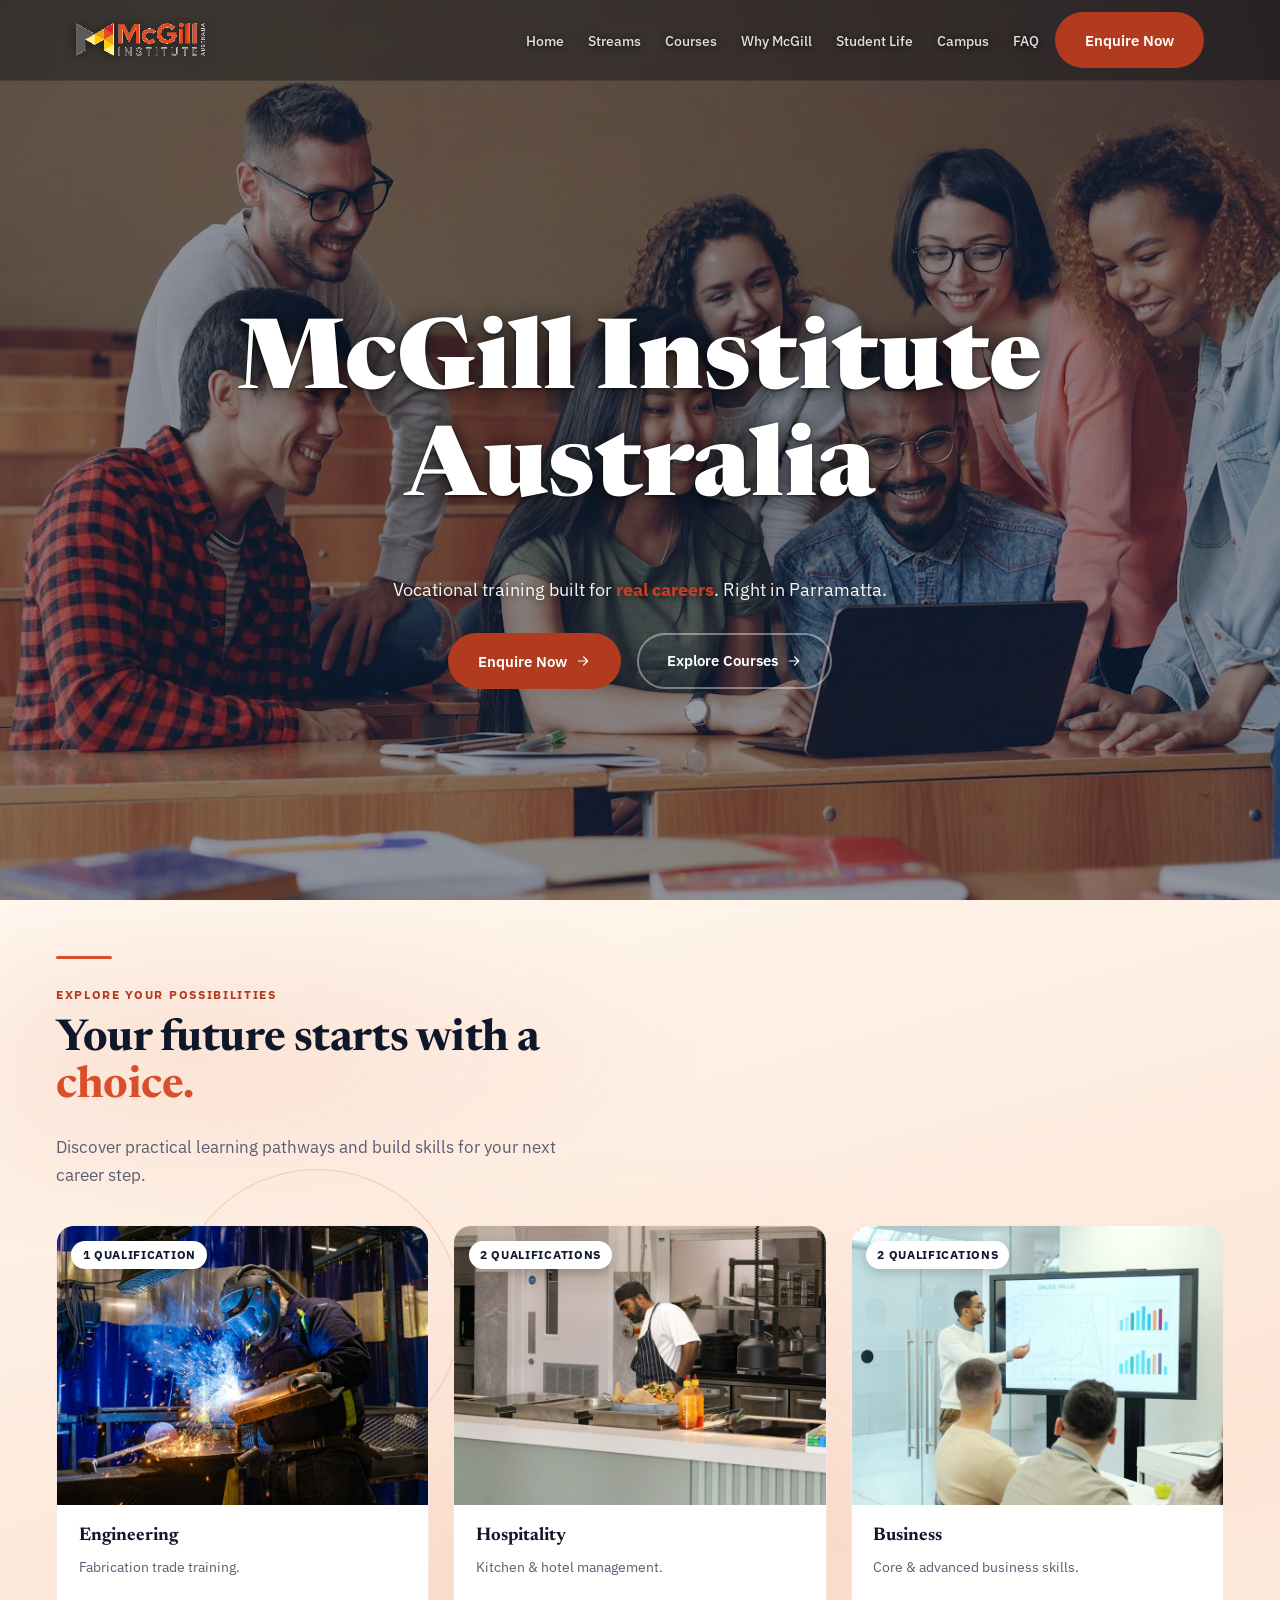
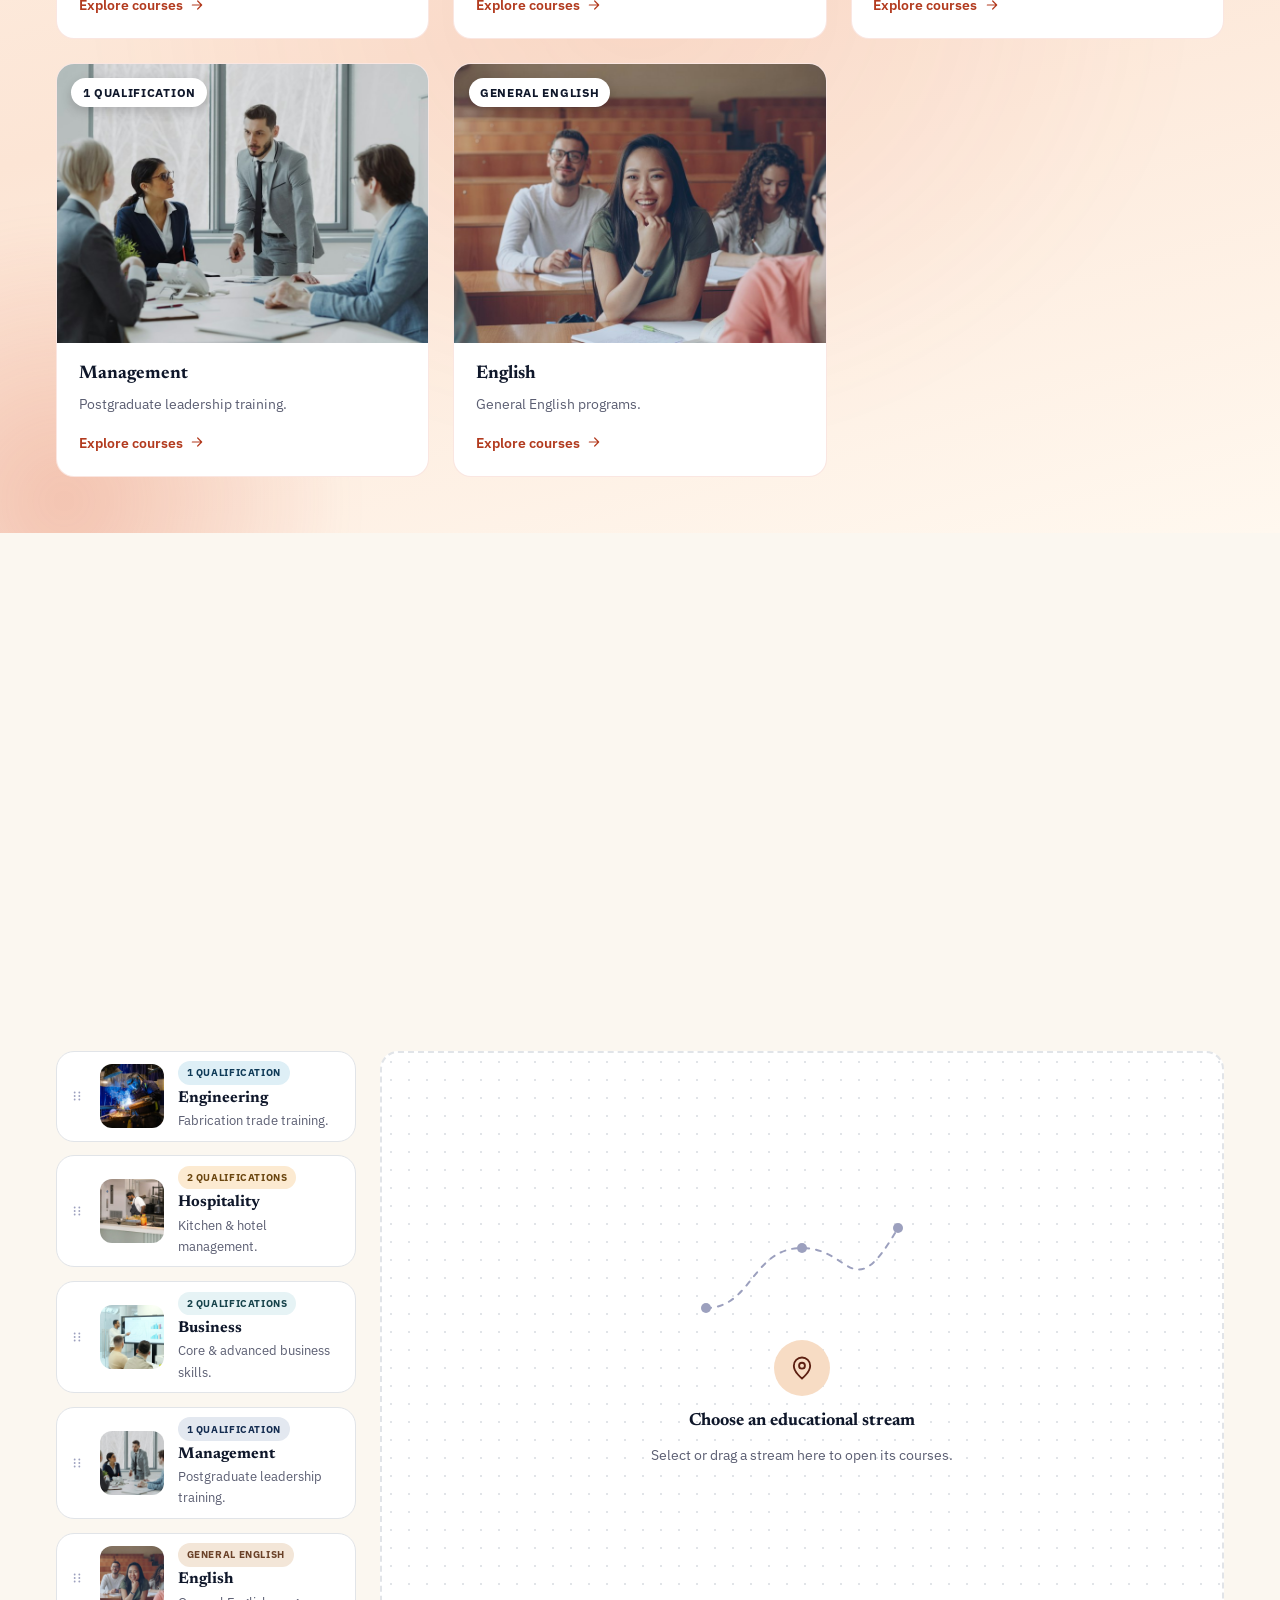
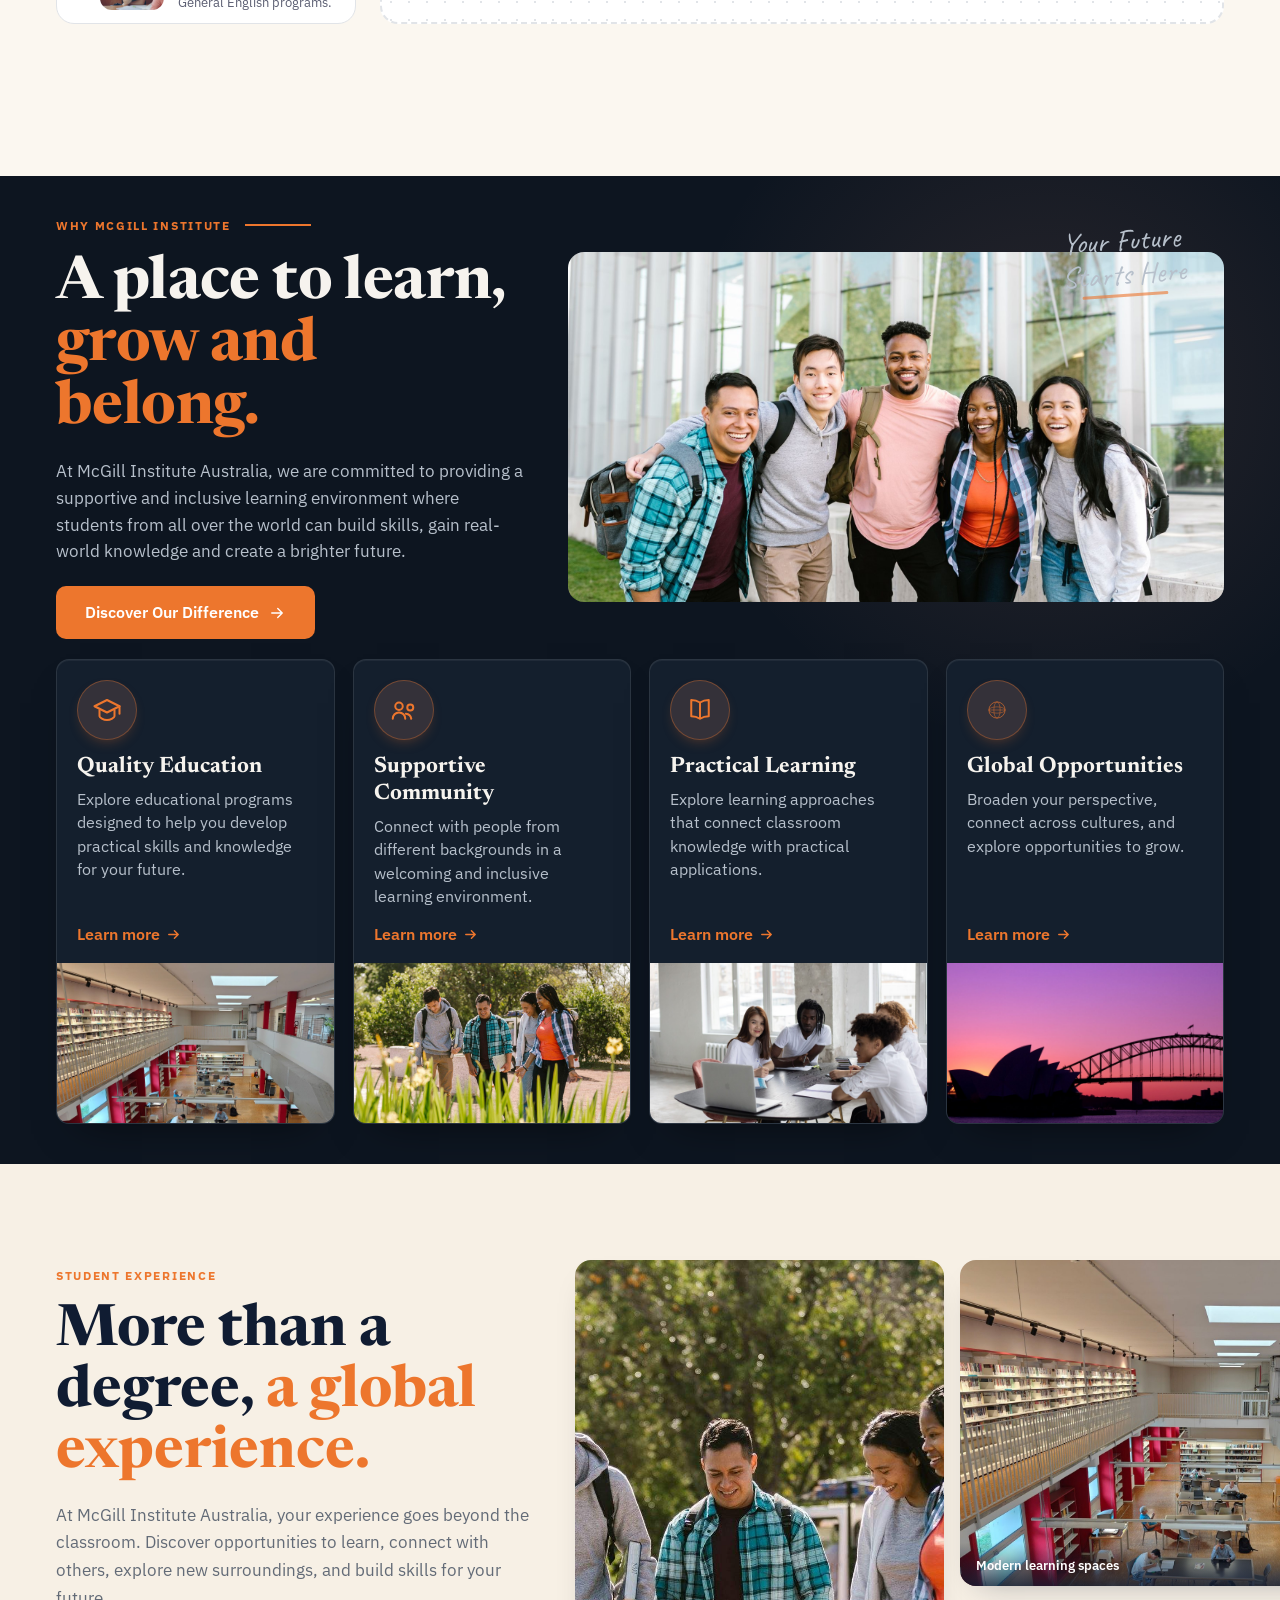
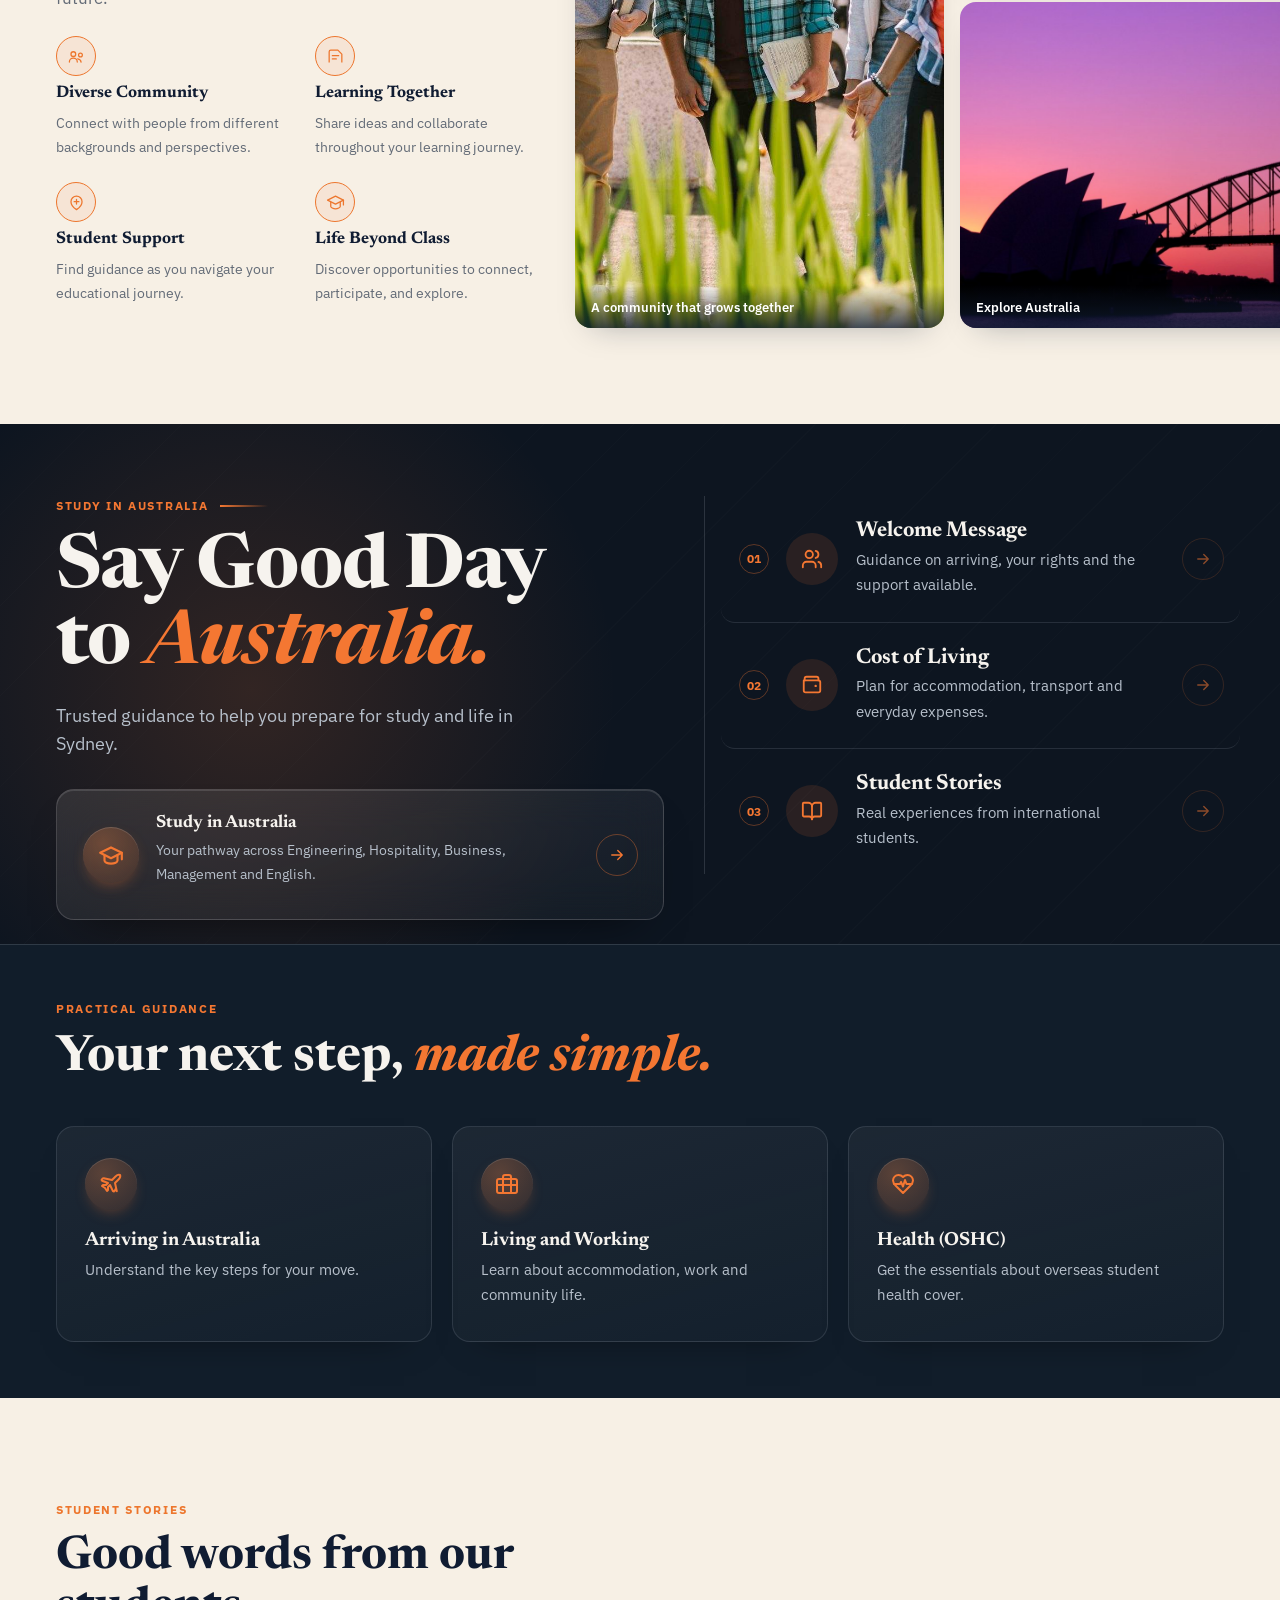
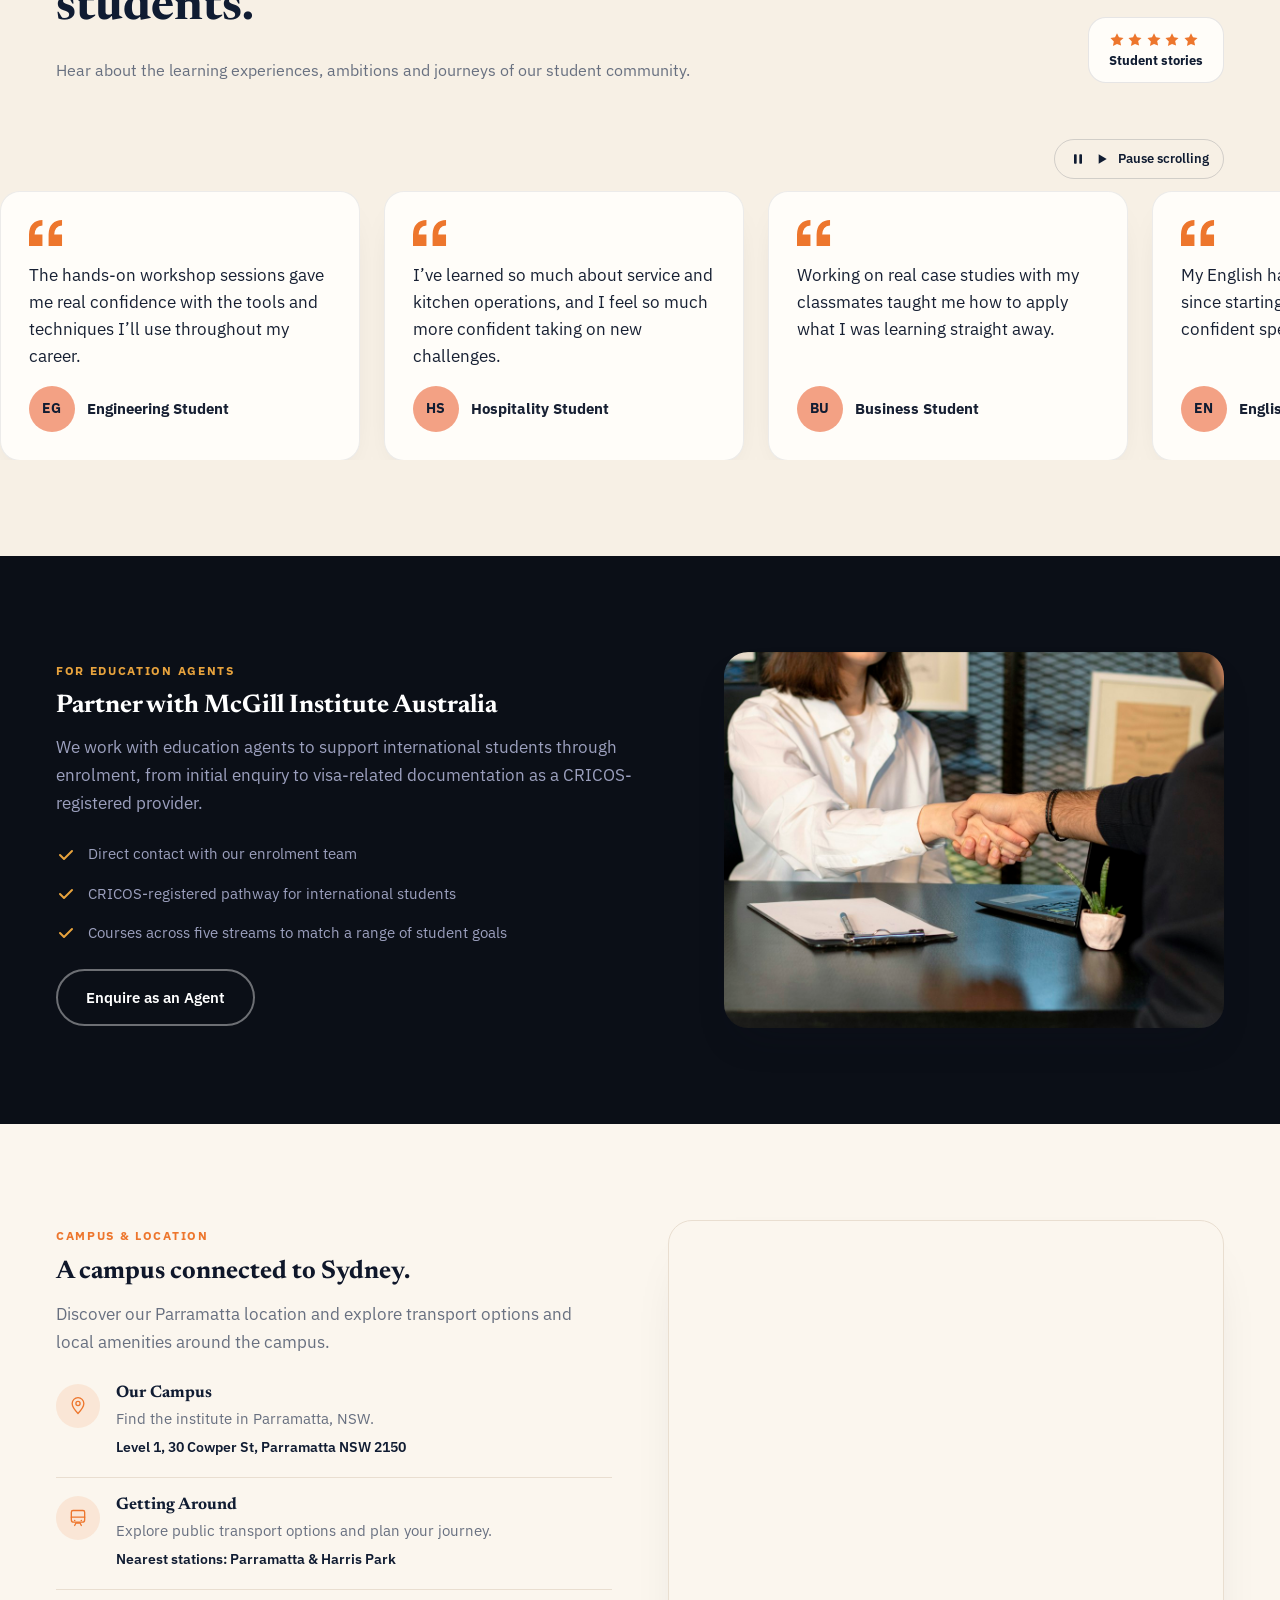
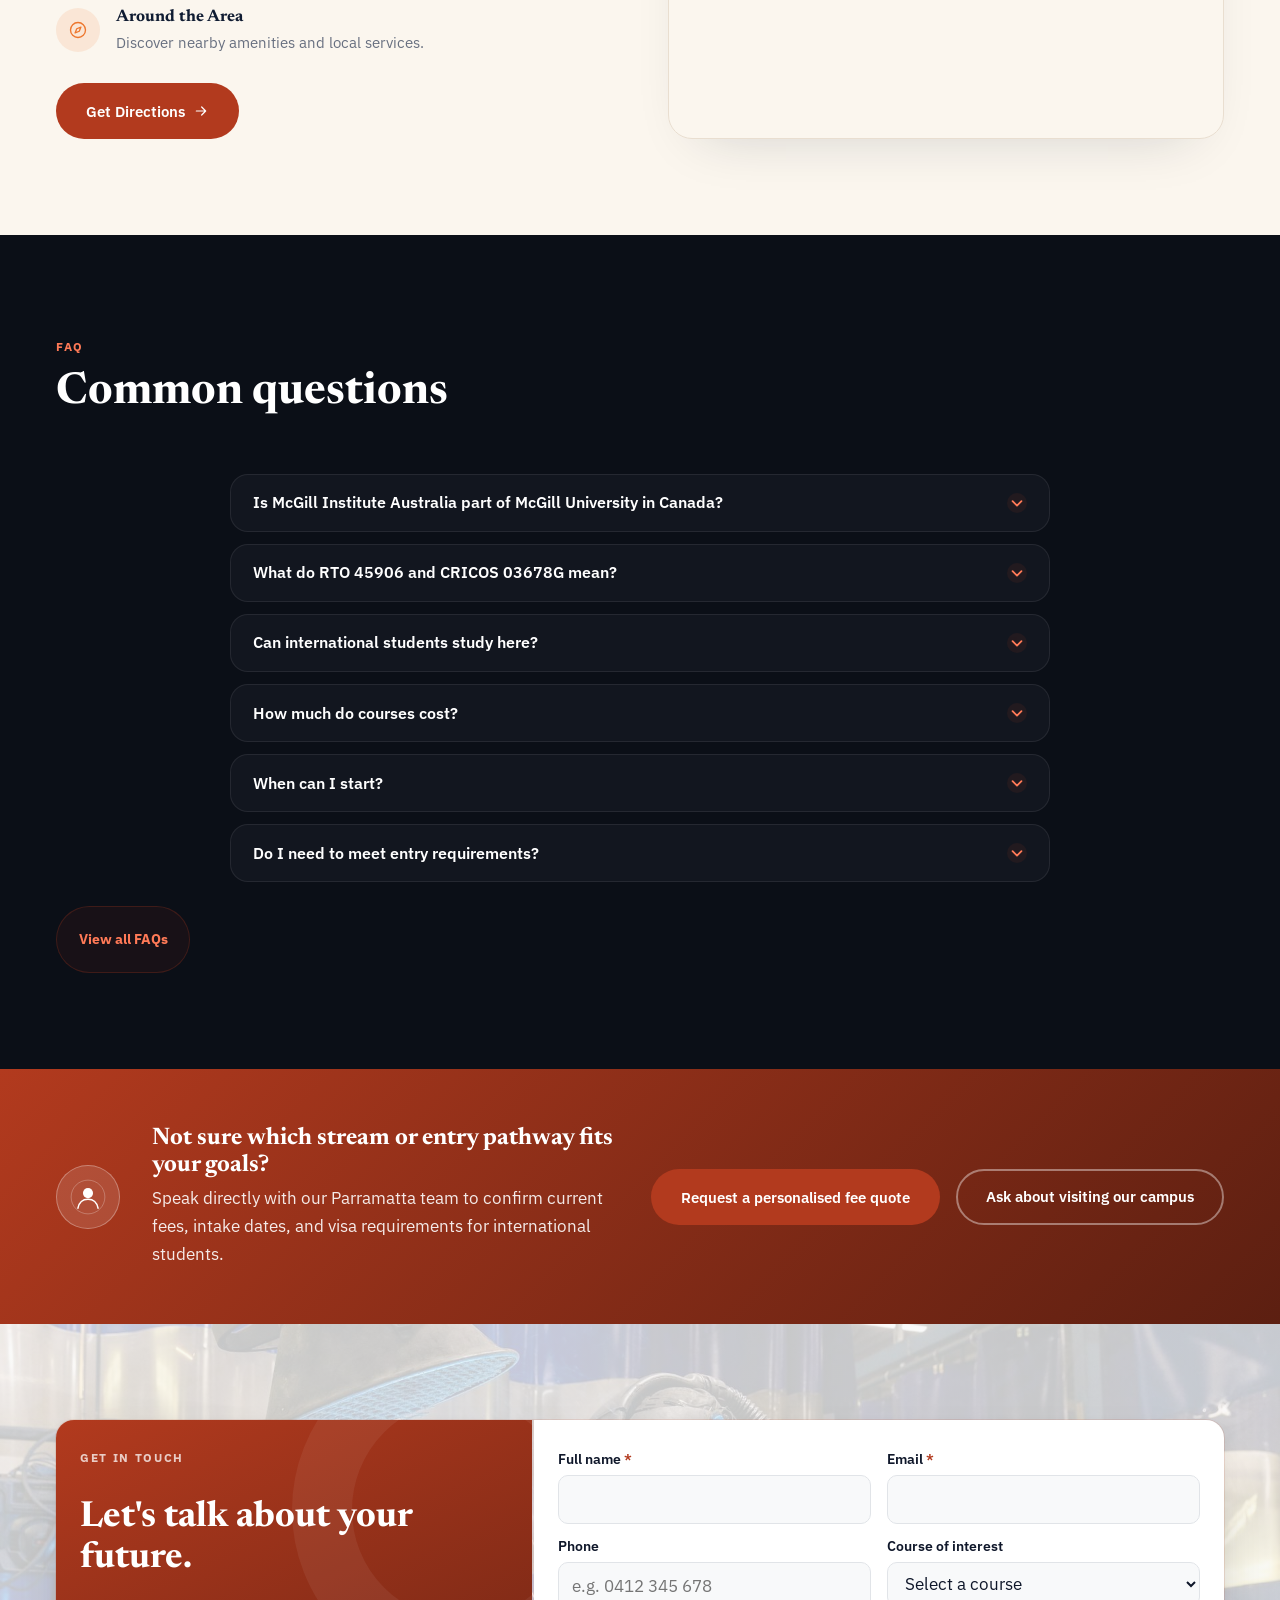
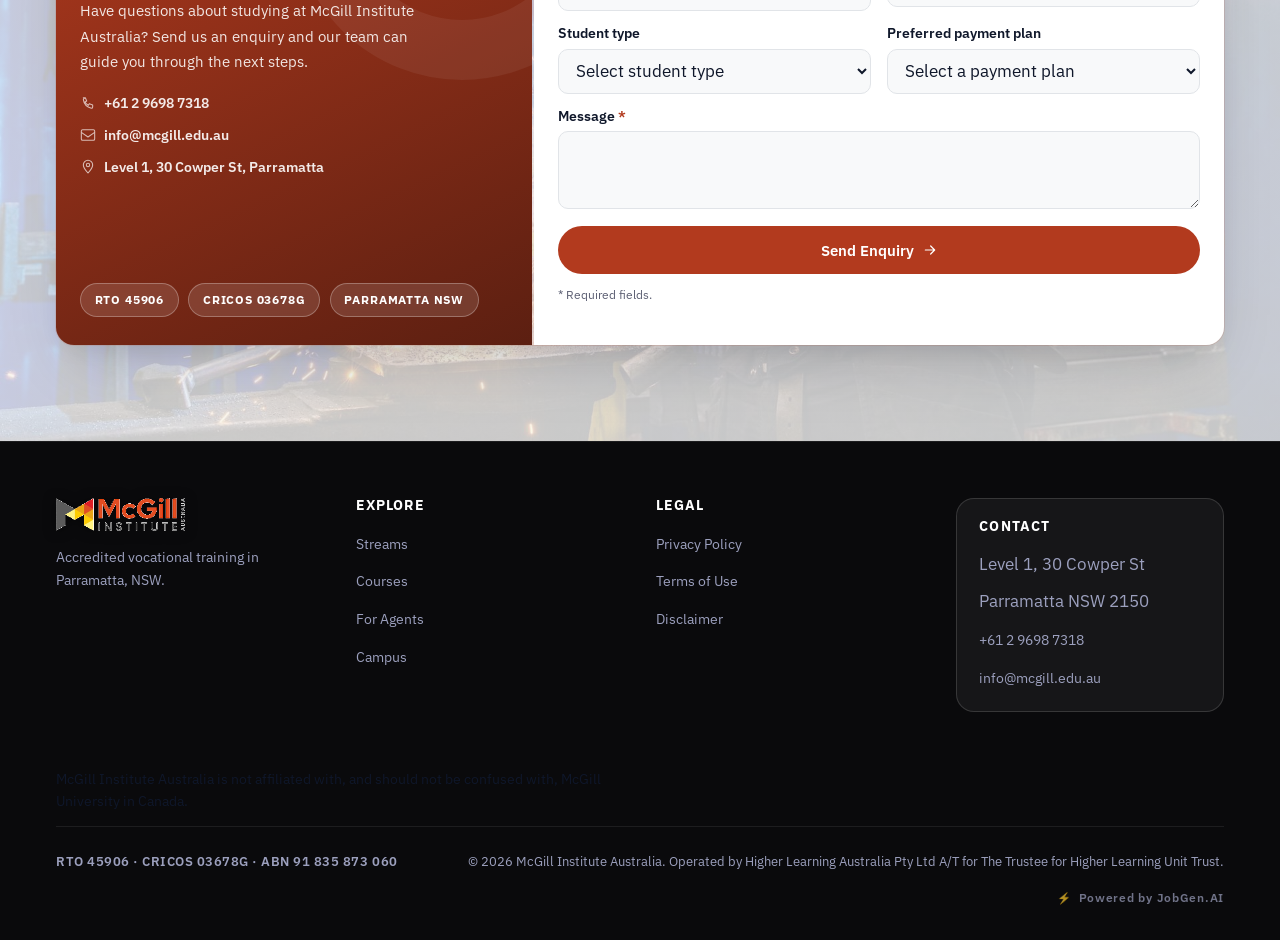
==== index.html @ 65e7dec4 "Redesign Study in Australia / Practical Guidance into premium dark UI Elevated the craft of two exis" ====
﻿<!DOCTYPE html>
<html lang="en">
<head>
<meta charset="UTF-8">
<meta name="viewport" content="width=device-width, initial-scale=1.0">
<title>McGill Institute Australia | Vocational Training in Parramatta, NSW</title>
<meta name="description" content="McGill Institute Australia (RTO 45906, CRICOS 03678G) offers accredited vocational training in Engineering, Hospitality, Business, Management and English from our Parramatta campus.">
<link rel="canonical" href="https://tarunjindal787.github.io/mcgrill/">
<meta property="og:type" content="website">
<meta property="og:title" content="McGill Institute Australia | Vocational Training in Parramatta, NSW">
<meta property="og:description" content="Accredited vocational training in Engineering, Hospitality, Business, Management and English. RTO 45906, CRICOS 03678G, Parramatta NSW.">
<meta property="og:url" content="https://tarunjindal787.github.io/mcgrill/">
<meta property="og:image" content="https://tarunjindal787.github.io/mcgrill/photos/why-students-main.jpg">
<meta property="og:image:width" content="1800">
<meta property="og:image:height" content="988">
<meta name="twitter:card" content="summary_large_image">
<link rel="icon" type="image/svg+xml" href="data:image/svg+xml,%3Csvg xmlns='http://www.w3.org/2000/svg' viewBox='0 0 64 64'%3E%3Crect width='64' height='64' rx='14' fill='%2314172B'/%3E%3Cpath d='M14 44 L14 20 L24 20 L32 34 L40 20 L50 20 L50 44 L42 44 L42 30 L34 44 L30 44 L22 30 L22 44 Z' fill='%23D84727'/%3E%3C/svg%3E">
<link rel="preconnect" href="https://fonts.googleapis.com">
<link rel="preconnect" href="https://fonts.gstatic.com" crossorigin>
<link href="https://fonts.googleapis.com/css2?family=Newsreader:ital,opsz,wght@0,6..72,400;0,6..72,600;0,6..72,700;0,6..72,800;1,6..72,500&amp;family=IBM+Plex+Sans:wght@400;500;600;700&amp;family=Caveat:wght@600&amp;display=swap" rel="stylesheet">
<script type="application/ld+json">
{
  "@context": "https://schema.org",
  "@type": "EducationalOrganization",
  "name": "McGill Institute Australia",
  "url": "https://tarunjindal787.github.io/mcgrill/",
  "address": {
    "@type": "PostalAddress",
    "streetAddress": "Level 1, 30 Cowper St",
    "addressLocality": "Parramatta",
    "addressRegion": "NSW",
    "postalCode": "2150",
    "addressCountry": "AU"
  },
  "identifier": [
    {"@type": "PropertyValue", "name": "RTO", "value": "45906"},
    {"@type": "PropertyValue", "name": "CRICOS", "value": "03678G"},
    {"@type": "PropertyValue", "name": "ABN", "value": "91 835 873 060"}
  ],
  "hasCourse": [
    {"@type": "Course", "name": "Certificate III in Engineering (Fabrication Trade)", "courseCode": "MEM31922", "provider": {"@type": "EducationalOrganization", "name": "McGill Institute Australia"}},
    {"@type": "Course", "name": "Certificate IV in Kitchen Management", "courseCode": "SIT40521", "provider": {"@type": "EducationalOrganization", "name": "McGill Institute Australia"}},
    {"@type": "Course", "name": "Diploma of Hospitality Management", "courseCode": "SIT50422", "provider": {"@type": "EducationalOrganization", "name": "McGill Institute Australia"}},
    {"@type": "Course", "name": "Certificate IV in Business", "courseCode": "BSB40120", "provider": {"@type": "EducationalOrganization", "name": "McGill Institute Australia"}},
    {"@type": "Course", "name": "Diploma of Business", "courseCode": "BSB50120", "provider": {"@type": "EducationalOrganization", "name": "McGill Institute Australia"}},
    {"@type": "Course", "name": "Graduate Diploma of Management (Learning)", "courseCode": "BSB80120", "provider": {"@type": "EducationalOrganization", "name": "McGill Institute Australia"}},
    {"@type": "Course", "name": "General English Programs", "provider": {"@type": "EducationalOrganization", "name": "McGill Institute Australia"}}
  ]
}
</script>
<link rel="stylesheet" href="styles.css">
</head>
<body>
<a href="#main" class="skip-link">Skip to main content</a>

<header class="site-header">
  <div class="container header-inner">
    <a href="#top" class="brand">
      <img src="photos/logo.png" alt="McGill Institute Australia" class="brand-logo">
    </a>
    <nav class="main-nav" aria-label="Primary">
      <ul>
        <li><a href="#top">Home</a></li>
        <li><a href="#streams">Streams</a></li>
        <li><a href="courses.html">Courses</a></li>
        <li><a href="#why">Why McGill</a></li>
        <li><a href="#student-experience">Student Life</a></li>
        <li><a href="#campus">Campus</a></li>
        <li><a href="#faq">FAQ</a></li>
      </ul>
    </nav>
    <div class="header-actions">
      <a href="#enquiry" class="btn btn-primary" style="display:none" id="header-cta-desktop">Enquire Now</a>
      <button class="nav-toggle" id="nav-toggle" type="button" aria-label="Open menu" aria-expanded="false" aria-controls="mobile-nav">
        <svg width="20" height="20" viewBox="0 0 20 20" fill="none" aria-hidden="true"><path d="M2 5h16M2 10h16M2 15h16" stroke="currentColor" stroke-width="1.8" stroke-linecap="round"/></svg>
      </button>
    </div>
  </div>
  <nav id="mobile-nav" aria-label="Mobile">
    <ul>
      <li><a href="#top" class="mnav-link">Home</a></li>
      <li><a href="#streams" class="mnav-link">Streams</a></li>
      <li><a href="courses.html" class="mnav-link">Courses</a></li>
      <li><a href="#why" class="mnav-link">Why McGill</a></li>
      <li><a href="#student-experience" class="mnav-link">Student Life</a></li>
      <li><a href="#campus" class="mnav-link">Campus</a></li>
      <li><a href="#faq" class="mnav-link">FAQ</a></li>
      <li><a href="#enquiry" class="mnav-link btn btn-primary" style="margin:0.75rem 1.5rem; width:calc(100% - 3rem); justify-content:center;">Enquire Now</a></li>
    </ul>
  </nav>
</header>

<main id="main">

  <!-- HERO: full-screen looping video -->
  <section class="hero" id="top" aria-label="McGill Institute Australia">
    <div class="hero-video-wrap" id="hero-track">
      <video id="hero-video" autoplay muted loop playsinline preload="auto" poster="photos/hero.jpg" aria-hidden="true">
        <source src="videos/hero-focus-loop.mp4" type="video/mp4">
      </video>
    </div>
    <div class="hero-content" id="hero-content">
      <div class="hero-content-inner">
        <h1 class="hero-kinetic">McGill Institute Australia</h1>
        <p class="hero-lede hero-kinetic">Vocational training built for <em>real careers</em>. Right in Parramatta.</p>

        <div class="hero-ctas hero-kinetic">
          <a href="#enquiry" class="btn btn-primary">
            Enquire Now
            <svg width="16" height="16" viewBox="0 0 24 24" fill="none" aria-hidden="true"><path d="M5 12h14M13 6l6 6-6 6" stroke="currentColor" stroke-width="1.8" stroke-linecap="round" stroke-linejoin="round"/></svg>
          </a>
          <a href="courses.html" class="btn btn-ghost-inverse" id="hero-explore-cta">
            Explore Courses
            <svg width="16" height="16" viewBox="0 0 24 24" fill="none" aria-hidden="true"><path d="M5 12h14M13 6l6 6-6 6" stroke="currentColor" stroke-width="1.8" stroke-linecap="round" stroke-linejoin="round"/></svg>
          </a>
        </div>
      </div>
    </div>
  </section>

  <!-- TRUST STRIP -->
  <!-- STREAMS (signature transit rail) -->
  <section id="streams" class="tone-light">
    <div class="container">
      <div class="section-head streams-head reveal">
        <div class="streams-head-text">
          <span class="section-eyebrow">Explore Your Possibilities</span>
          <h2>Your future starts with a <em>choice.</em></h2>
          <p>Discover practical learning pathways and build skills for your next career step.</p>
        </div>
      </div>
      <div class="stream-grid" role="group" aria-label="Educational streams">
        <a class="stream-card reveal" data-stream="engineering" href="courses.html?stream=engineering">
          <span class="stream-card-photo">
            <img src="photos/course-engineering.jpg" alt="A welder working on a metal fabrication project in a workshop" width="900" height="600" loading="lazy">
            <span class="stream-card-badge">1 Qualification</span>
          </span>
          <span class="stream-card-body">
            <h3>Engineering</h3>
            <p>Fabrication trade training.</p>
            <span class="stream-card-cta">Explore courses<svg width="16" height="16" viewBox="0 0 24 24" fill="none" aria-hidden="true"><path d="M5 12h14M13 6l6 6-6 6" stroke="currentColor" stroke-width="1.8" stroke-linecap="round" stroke-linejoin="round"/></svg></span>
          </span>
        </a>
        <a class="stream-card reveal" data-stream="hospitality" href="courses.html?stream=hospitality">
          <span class="stream-card-photo">
            <img src="photos/course-hospitality-kitchen.jpg" alt="A chef preparing food in a commercial kitchen" width="900" height="600" loading="lazy">
            <span class="stream-card-badge">2 Qualifications</span>
          </span>
          <span class="stream-card-body">
            <h3>Hospitality</h3>
            <p>Kitchen &amp; hotel management.</p>
            <span class="stream-card-cta">Explore courses<svg width="16" height="16" viewBox="0 0 24 24" fill="none" aria-hidden="true"><path d="M5 12h14M13 6l6 6-6 6" stroke="currentColor" stroke-width="1.8" stroke-linecap="round" stroke-linejoin="round"/></svg></span>
          </span>
        </a>
        <a class="stream-card reveal" data-stream="business" href="courses.html?stream=business">
          <span class="stream-card-photo">
            <img src="photos/course-business-diploma.jpg" alt="A presenter discussing a sales chart to colleagues in an office" width="900" height="600" loading="lazy">
            <span class="stream-card-badge">2 Qualifications</span>
          </span>
          <span class="stream-card-body">
            <h3>Business</h3>
            <p>Core &amp; advanced business skills.</p>
            <span class="stream-card-cta">Explore courses<svg width="16" height="16" viewBox="0 0 24 24" fill="none" aria-hidden="true"><path d="M5 12h14M13 6l6 6-6 6" stroke="currentColor" stroke-width="1.8" stroke-linecap="round" stroke-linejoin="round"/></svg></span>
          </span>
        </a>
        <a class="stream-card reveal" data-stream="management" href="courses.html?stream=management">
          <span class="stream-card-photo">
            <img src="photos/course-management.jpg" alt="A group of colleagues in a discussion around a meeting table" width="900" height="600" loading="lazy">
            <span class="stream-card-badge">1 Qualification</span>
          </span>
          <span class="stream-card-body">
            <h3>Management</h3>
            <p>Postgraduate leadership training.</p>
            <span class="stream-card-cta">Explore courses<svg width="16" height="16" viewBox="0 0 24 24" fill="none" aria-hidden="true"><path d="M5 12h14M13 6l6 6-6 6" stroke="currentColor" stroke-width="1.8" stroke-linecap="round" stroke-linejoin="round"/></svg></span>
          </span>
        </a>
        <a class="stream-card reveal" data-stream="english" href="courses.html?stream=english">
          <span class="stream-card-photo">
            <img src="photos/course-english.jpg" alt="A student smiling in a lecture hall" width="900" height="600" loading="lazy">
            <span class="stream-card-badge">General English</span>
          </span>
          <span class="stream-card-body">
            <h3>English</h3>
            <p>General English programs.</p>
            <span class="stream-card-cta">Explore courses<svg width="16" height="16" viewBox="0 0 24 24" fill="none" aria-hidden="true"><path d="M5 12h14M13 6l6 6-6 6" stroke="currentColor" stroke-width="1.8" stroke-linecap="round" stroke-linejoin="round"/></svg></span>
          </span>
        </a>
      </div>
    </div>
  </section>
  <noscript><style>#streams .reveal { opacity: 1; transform: none; transition: none; }</style></noscript>

  <!-- COURSE PATHWAY EXPLORER -->
  <section id="pathway-explorer" class="tone-light pathway-explorer">
    <div class="container">

      <div class="pathway-intro reveal">
        <div class="pathway-intro-left">
          <span class="section-eyebrow">Discover Where Your Future Can Take You</span>
          <h2>See where your next step <em>could take you.</em></h2>
          <p>Explore your study options, understand your learning journey and discover the career opportunities that could open up with McGill Institute.</p>
          <div class="pathway-howitworks">
            <span class="pathway-howitworks-icon" aria-hidden="true">
              <svg width="20" height="20" viewBox="0 0 24 24" fill="none"><path d="M12 2v4M12 18v4M4.9 4.9l2.8 2.8M16.3 16.3l2.8 2.8M2 12h4M18 12h4M4.9 19.1l2.8-2.8M16.3 7.7l2.8-2.8" stroke="currentColor" stroke-width="1.6" stroke-linecap="round"/></svg>
            </span>
            <p>Drag a stream into the canvas, or simply tap one to select it &mdash; we'll take you straight to its courses, with no extra steps.</p>
          </div>
        </div>
        <div class="pathway-intro-right">
          <h3>How it works</h3>
          <ol class="pathway-steps">
            <li><span class="pathway-step-num">1</span><span>Choose the educational stream you're interested in.</span></li>
            <li><span class="pathway-step-num">2</span><span>Drag it into the canvas, or just tap to select it.</span></li>
            <li><span class="pathway-step-num">3</span><span>Its matching courses open right away.</span></li>
          </ol>
        </div>
      </div>

      <h3 class="pathway-section-label reveal">Drag the area you want to study</h3>

      <div class="pathway-layout reveal">
        <div class="stream-selector" id="stream-selector" role="group" aria-label="Educational streams"><!-- populated by pathway-explorer.js from STREAMS/COURSES --></div>

        <div class="pathway-canvas" id="pathway-canvas" aria-live="polite">
          <div class="pathway-canvas-empty" id="pathway-canvas-empty">
            <svg class="pathway-route" width="220" height="120" viewBox="0 0 220 120" fill="none" aria-hidden="true">
              <path d="M14 100 C 60 100, 60 40, 110 40 S 160 100, 206 20" stroke="currentColor" stroke-width="2" stroke-dasharray="5 7" stroke-linecap="round"/>
              <circle cx="14" cy="100" r="5" fill="currentColor"/>
              <circle cx="110" cy="40" r="5" fill="currentColor"/>
              <circle cx="206" cy="20" r="5" fill="currentColor"/>
            </svg>
            <span class="pathway-canvas-icon" aria-hidden="true">
              <svg width="28" height="28" viewBox="0 0 24 24" fill="none"><path d="M12 21s-7-5.5-7-11a7 7 0 1 1 14 0c0 5.5-7 11-7 11z" stroke="currentColor" stroke-width="1.6"/><circle cx="12" cy="10" r="2.5" stroke="currentColor" stroke-width="1.6"/></svg>
            </span>
            <h4>Choose an educational stream</h4>
            <p>Select or drag a stream here to open its courses.</p>
          </div>
          <div class="pathway-canvas-selected" id="pathway-canvas-selected" hidden>
            <img id="pathway-canvas-img" src="" alt="" width="64" height="64">
            <div class="pathway-canvas-selected-text">
              <span class="section-eyebrow" id="pathway-canvas-eyebrow"></span>
              <h4 id="pathway-canvas-title"></h4>
              <p id="pathway-canvas-desc"></p>
              <p class="pathway-canvas-status" id="pathway-canvas-status" aria-hidden="true"></p>
            </div>
            <span class="pathway-canvas-spinner" aria-hidden="true"></span>
          </div>
        </div>
      </div>

    </div>
  </section>

  <!-- WHY MCGILL -->
  <section id="why" class="tone-dark why-section" aria-labelledby="why-heading">
    <div class="why-shape" aria-hidden="true"></div>

    <div class="container why-intro-grid">
      <div class="why-intro-copy reveal">
        <div class="why-eyebrow-row">
          <span class="section-eyebrow why-eyebrow-text">Why McGill Institute</span>
          <span class="why-eyebrow-line" aria-hidden="true"></span>
        </div>
        <h2 id="why-heading">A place to learn,<br><em>grow and belong.</em></h2>
        <p>At McGill Institute Australia, we are committed to providing a supportive and inclusive learning environment where students from all over the world can build skills, gain real-world knowledge and create a brighter future.</p>
        <a href="#faq-rto" class="why-cta">
          Discover Our Difference
          <svg width="18" height="18" viewBox="0 0 24 24" fill="none" aria-hidden="true"><path d="M5 12h14M13 6l6 6-6 6" stroke="currentColor" stroke-width="1.8" stroke-linecap="round" stroke-linejoin="round"/></svg>
        </a>
      </div>

      <div class="why-intro-media reveal">
        <img src="photos/why-students-main.jpg" alt="A diverse group of students smiling together outside a contemporary educational building" loading="lazy" width="1800" height="988">
        <p class="why-handwritten" aria-hidden="true">Your Future<br>Starts Here</p>
      </div>
    </div>

    <div class="container why-cards-grid reveal">

      <article class="why-feature-card">
        <span class="why-feature-icon" aria-hidden="true">
          <svg viewBox="0 0 24 24" fill="none"><path d="M12 4L2 9l10 5 10-5-10-5z" stroke="currentColor" stroke-width="1.6" stroke-linejoin="round"/><path d="M6 11.5V17c0 1 3 3 6 3s6-2 6-3v-5.5" stroke="currentColor" stroke-width="1.6" stroke-linejoin="round"/><path d="M22 9v6" stroke="currentColor" stroke-width="1.6" stroke-linecap="round"/></svg>
        </span>
        <h3>Quality Education</h3>
        <p>Explore educational programs designed to help you develop practical skills and knowledge for your future.</p>
        <a href="#streams" class="why-feature-link">Learn more<svg width="15" height="15" viewBox="0 0 16 16" fill="none" aria-hidden="true"><path d="M3 8h10M9 4l4 4-4 4" stroke="currentColor" stroke-width="1.6" stroke-linecap="round" stroke-linejoin="round"/></svg></a>
        <div class="why-feature-photo">
          <img src="photos/student-experience-library.jpg" alt="A student studying with a laptop in a bright, modern educational setting" width="1400" height="940" loading="lazy">
        </div>
      </article>

      <article class="why-feature-card">
        <span class="why-feature-icon" aria-hidden="true">
          <svg viewBox="0 0 24 24" fill="none"><circle cx="8" cy="9" r="3" stroke="currentColor" stroke-width="1.6"/><circle cx="17" cy="10" r="2.4" stroke="currentColor" stroke-width="1.6"/><path d="M3 19c0-2.8 2.2-5 5-5s5 2.2 5 5" stroke="currentColor" stroke-width="1.6" stroke-linecap="round"/><path d="M13.5 15c2.4.3 4 2 4.3 4" stroke="currentColor" stroke-width="1.6" stroke-linecap="round"/></svg>
        </span>
        <h3>Supportive Community</h3>
        <p>Connect with people from different backgrounds in a welcoming and inclusive learning environment.</p>
        <a href="#student-experience" class="why-feature-link">Learn more<svg width="15" height="15" viewBox="0 0 16 16" fill="none" aria-hidden="true"><path d="M3 8h10M9 4l4 4-4 4" stroke="currentColor" stroke-width="1.6" stroke-linecap="round" stroke-linejoin="round"/></svg></a>
        <div class="why-feature-photo">
          <img src="photos/student-experience-community.jpg" alt="Diverse students interacting together in a relaxed campus setting" width="1800" height="1199" loading="lazy">
        </div>
      </article>

      <article class="why-feature-card">
        <span class="why-feature-icon" aria-hidden="true">
          <svg viewBox="0 0 24 24" fill="none"><path d="M12 6c-2-1.3-4.5-2-7-2v13c2.5 0 5 .7 7 2 2-1.3 4.5-2 7-2V4c-2.5 0-5 .7-7 2Z" stroke="currentColor" stroke-width="1.6" stroke-linejoin="round"/><path d="M12 6v13" stroke="currentColor" stroke-width="1.6"/></svg>
        </span>
        <h3>Practical Learning</h3>
        <p>Explore learning approaches that connect classroom knowledge with practical applications.</p>
        <a href="courses.html" class="why-feature-link">Learn more<svg width="15" height="15" viewBox="0 0 16 16" fill="none" aria-hidden="true"><path d="M3 8h10M9 4l4 4-4 4" stroke="currentColor" stroke-width="1.6" stroke-linecap="round" stroke-linejoin="round"/></svg></a>
        <div class="why-feature-photo">
          <img src="photos/student-experience-collaboration.jpg" alt="Students collaborating on a laptop in a bright, contemporary study space" width="1400" height="933" loading="lazy">
        </div>
      </article>

      <article class="why-feature-card">
        <span class="why-feature-icon" aria-hidden="true">
          <svg viewBox="0 0 100 100" fill="none"><circle cx="50" cy="50" r="27" stroke="currentColor" stroke-width="2"/><ellipse cx="50" cy="50" rx="27" ry="10.5" stroke="currentColor" stroke-width="1.4"/><ellipse cx="50" cy="50" rx="10.5" ry="27" stroke="currentColor" stroke-width="1.4"/><line x1="23" y1="50" x2="77" y2="50" stroke="currentColor" stroke-width="1.4"/></svg>
        </span>
        <h3>Global Opportunities</h3>
        <p>Broaden your perspective, connect across cultures, and explore opportunities to grow.</p>
        <a href="#settling-in" class="why-feature-link">Learn more<svg width="15" height="15" viewBox="0 0 16 16" fill="none" aria-hidden="true"><path d="M3 8h10M9 4l4 4-4 4" stroke="currentColor" stroke-width="1.6" stroke-linecap="round" stroke-linejoin="round"/></svg></a>
        <div class="why-feature-photo">
          <img src="photos/why-sydney-harbour.jpg" alt="Sydney Opera House and Harbour Bridge silhouetted against a sunset sky" width="1400" height="736" loading="lazy">
        </div>
      </article>

    </div>
  </section>

  <!-- STUDENT EXPERIENCE -->
  <section id="student-experience" class="tone-light" aria-labelledby="student-experience-heading">
    <div class="container student-experience-grid">
      <div class="student-experience-copy reveal">
        <span class="section-eyebrow">Student Experience</span>
        <h2 id="student-experience-heading">More than a degree, <em>a global experience.</em></h2>
        <p>At McGill Institute Australia, your experience goes beyond the classroom. Discover opportunities to learn, connect with others, explore new surroundings, and build skills for your future.</p>

        <div class="student-experience-features">
          <div class="student-experience-feature">
            <span class="student-experience-feature-icon" aria-hidden="true"><svg viewBox="0 0 24 24" fill="none"><circle cx="8" cy="9" r="3" stroke="currentColor" stroke-width="1.6"/><circle cx="17" cy="10" r="2.4" stroke="currentColor" stroke-width="1.6"/><path d="M3 19c0-2.8 2.2-5 5-5s5 2.2 5 5" stroke="currentColor" stroke-width="1.6" stroke-linecap="round"/><path d="M13.5 15c2.4.3 4 2 4.3 4" stroke="currentColor" stroke-width="1.6" stroke-linecap="round"/></svg></span>
            <h3>Diverse Community</h3>
            <p>Connect with people from different backgrounds and perspectives.</p>
          </div>
          <div class="student-experience-feature">
            <span class="student-experience-feature-icon" aria-hidden="true"><svg viewBox="0 0 24 24" fill="none"><path d="M4 19.5V6a2 2 0 012-2h9l5 5v10.5" stroke="currentColor" stroke-width="1.6" stroke-linejoin="round"/><path d="M8 11h8M8 15h5" stroke="currentColor" stroke-width="1.6" stroke-linecap="round"/></svg></span>
            <h3>Learning Together</h3>
            <p>Share ideas and collaborate throughout your learning journey.</p>
          </div>
          <div class="student-experience-feature">
            <span class="student-experience-feature-icon" aria-hidden="true"><svg viewBox="0 0 24 24" fill="none"><path d="M12 21s-7-4.5-7-10a7 7 0 0114 0c0 5.5-7 10-7 10z" stroke="currentColor" stroke-width="1.6" stroke-linejoin="round"/><path d="M9 11h6M12 8v6" stroke="currentColor" stroke-width="1.6" stroke-linecap="round"/></svg></span>
            <h3>Student Support</h3>
            <p>Find guidance as you navigate your educational journey.</p>
          </div>
          <div class="student-experience-feature">
            <span class="student-experience-feature-icon" aria-hidden="true"><svg viewBox="0 0 24 24" fill="none"><path d="M12 4L2 9l10 5 10-5-10-5z" stroke="currentColor" stroke-width="1.6" stroke-linejoin="round"/><path d="M6 11.5V17c0 1 3 3 6 3s6-2 6-3v-5.5" stroke="currentColor" stroke-width="1.6" stroke-linejoin="round"/><path d="M22 9v6" stroke="currentColor" stroke-width="1.6" stroke-linecap="round"/></svg></span>
            <h3>Life Beyond Class</h3>
            <p>Discover opportunities to connect, participate, and explore.</p>
          </div>
        </div>

      </div>

      <div class="student-experience-collage reveal" role="group" aria-label="Photos of student life at McGill Institute Australia">
        <figure class="collage-item collage-item--main">
          <img src="photos/student-experience-community.jpg" alt="A diverse group of students walking and talking together outdoors on a sunny day" loading="lazy" width="1800" height="1199">
          <figcaption>A community that grows together</figcaption>
        </figure>
        <figure class="collage-item collage-item--library">
          <img src="photos/student-experience-library.jpg" alt="A bright, modern library interior with students studying at tables" loading="lazy" width="1400" height="940">
          <figcaption>Modern learning spaces</figcaption>
        </figure>
        <figure class="collage-item collage-item--city">
          <img src="photos/why-sydney-harbour.jpg" alt="Sydney Opera House and Harbour Bridge silhouetted against a sunset sky" loading="lazy" width="1400" height="736">
          <figcaption>Explore Australia</figcaption>
        </figure>
      </div>
    </div>
  </section>

  <!-- SETTLING IN AUSTRALIA -->
  <section id="settling-in" class="tone-dark settling-section" aria-labelledby="settling-in-heading">
    <div class="settling-glow" aria-hidden="true"></div>
    <div class="settling-texture" aria-hidden="true"></div>
    <div class="container settling-grid">
      <div class="settling-copy reveal">
        <div class="settling-eyebrow-row">
          <span class="section-eyebrow settling-eyebrow">Study in Australia</span>
          <span class="settling-eyebrow-line" aria-hidden="true"></span>
        </div>
        <h2 id="settling-in-heading">Say Good Day<br>to <em>Australia.</em></h2>
        <p>Trusted guidance to help you prepare for study and life in Sydney.</p>

        <div class="settling-panel" id="settling-panel">
          <span class="settling-panel-icon" aria-hidden="true">
            <svg viewBox="0 0 24 24" fill="none" stroke="currentColor" stroke-width="2" stroke-linecap="round" stroke-linejoin="round"><path d="M22 10v6"/><path d="M2 10l10-5 10 5-10 5z"/><path d="M6 12v5c0 1.7 2.7 3 6 3s6-1.3 6-3v-5"/></svg>
          </span>
          <div class="settling-panel-body">
            <h3>Study in Australia</h3>
            <p>Your pathway across Engineering, Hospitality, Business, Management and English.</p>
          </div>
          <a href="https://www.studyaustralia.gov.au/english/discover-australia/facts-about-studying-australia" target="_blank" rel="noopener noreferrer" class="settling-panel-cta" aria-label="Facts about studying in Australia (opens in a new tab)">
            <svg width="18" height="18" viewBox="0 0 24 24" fill="none" aria-hidden="true"><path d="M5 12h14M13 6l6 6-6 6" stroke="currentColor" stroke-width="1.8" stroke-linecap="round" stroke-linejoin="round"/></svg>
          </a>
        </div>
      </div>

      <div class="settling-resources">
        <a class="settling-resource reveal" href="https://www.studyaustralia.gov.au/news/australian-government-welcomes-international-students" target="_blank" rel="noopener noreferrer">
          <span class="settling-resource-num">01</span>
          <span class="settling-resource-icon" aria-hidden="true"><svg viewBox="0 0 24 24" fill="none" stroke="currentColor" stroke-width="2" stroke-linecap="round" stroke-linejoin="round"><path d="M16 21v-2a4 4 0 0 0-4-4H6a4 4 0 0 0-4 4v2"/><circle cx="9" cy="7" r="4"/><path d="M22 21v-2a4 4 0 0 0-3-3.87"/><path d="M16 3.13a4 4 0 0 1 0 7.75"/></svg></span>
          <span class="settling-resource-body">
            <h3>Welcome Message</h3>
            <p>Guidance on arriving, your rights and the support available.</p>
          </span>
          <span class="settling-resource-arrow" aria-hidden="true"><svg width="18" height="18" viewBox="0 0 24 24" fill="none"><path d="M5 12h14M13 6l6 6-6 6" stroke="currentColor" stroke-width="1.8" stroke-linecap="round" stroke-linejoin="round"/></svg></span>
        </a>
        <a class="settling-resource reveal" href="https://costofliving.studyaustralia.gov.au/" target="_blank" rel="noopener noreferrer">
          <span class="settling-resource-num">02</span>
          <span class="settling-resource-icon" aria-hidden="true"><svg viewBox="0 0 24 24" fill="none" stroke="currentColor" stroke-width="2" stroke-linecap="round" stroke-linejoin="round"><path d="M19 7V5a2 2 0 0 0-2-2H6a2 2 0 0 0-2 2v2"/><path d="M3 7h16a2 2 0 0 1 2 2v9a2 2 0 0 1-2 2H5a2 2 0 0 1-2-2V7z"/><circle cx="16" cy="13" r="1.3" fill="currentColor" stroke="none"/></svg></span>
          <span class="settling-resource-body">
            <h3>Cost of Living</h3>
            <p>Plan for accommodation, transport and everyday expenses.</p>
          </span>
          <span class="settling-resource-arrow" aria-hidden="true"><svg width="18" height="18" viewBox="0 0 24 24" fill="none"><path d="M5 12h14M13 6l6 6-6 6" stroke="currentColor" stroke-width="1.8" stroke-linecap="round" stroke-linejoin="round"/></svg></span>
        </a>
        <a class="settling-resource reveal" href="https://www.studyaustralia.gov.au/student-stories/student-life" target="_blank" rel="noopener noreferrer">
          <span class="settling-resource-num">03</span>
          <span class="settling-resource-icon" aria-hidden="true"><svg viewBox="0 0 24 24" fill="none" stroke="currentColor" stroke-width="2" stroke-linecap="round" stroke-linejoin="round"><path d="M12 7v14"/><path d="M3 18a1 1 0 0 1-1-1V4a1 1 0 0 1 1-1h5a4 4 0 0 1 4 4 4 4 0 0 1 4-4h5a1 1 0 0 1 1 1v13a1 1 0 0 1-1 1h-6a3 3 0 0 0-3 3 3 3 0 0 0-3-3z"/></svg></span>
          <span class="settling-resource-body">
            <h3>Student Stories</h3>
            <p>Real experiences from international students.</p>
          </span>
          <span class="settling-resource-arrow" aria-hidden="true"><svg width="18" height="18" viewBox="0 0 24 24" fill="none"><path d="M5 12h14M13 6l6 6-6 6" stroke="currentColor" stroke-width="1.8" stroke-linecap="round" stroke-linejoin="round"/></svg></span>
        </a>
      </div>
    </div>
  </section>

  <!-- PRACTICAL GUIDANCE -->
  <section id="practical-guidance" class="tone-dark practical-guidance-section" aria-labelledby="practical-guidance-heading">
    <div class="container">
      <div class="practical-guidance-head reveal">
        <span class="section-eyebrow practical-guidance-eyebrow">Practical Guidance</span>
        <h2 id="practical-guidance-heading">Your next step, <em>made simple.</em></h2>
      </div>

      <div class="practical-guidance-grid">
        <a class="practical-guidance-item reveal" href="https://www.studyaustralia.gov.au/en/plan-your-move/your-first-week-in-australia" target="_blank" rel="noopener noreferrer">
          <span class="practical-guidance-icon" aria-hidden="true"><svg viewBox="0 0 24 24" fill="none" stroke="currentColor" stroke-width="2" stroke-linecap="round" stroke-linejoin="round"><path d="M17.8 19.2 16 11l3.5-3.5C21 6 21.5 4 21 3c-1-.5-3 0-4.5 1.5L13 8 4.8 6.2c-.5-.1-1 .1-1.3.5l-.7.7c-.4.4-.2 1.1.3 1.3L9 11l-2 2H4l-1 1 3 2 2 3 1-1v-3l2-2 2.8 5.9c.2.5.9.7 1.3.3l.7-.7c.4-.3.6-.8.5-1.3z"/></svg></span>
          <h3>Arriving in Australia</h3>
          <p>Understand the key steps for your move.</p>
          <span class="practical-guidance-arrow" aria-hidden="true"><svg width="16" height="16" viewBox="0 0 24 24" fill="none"><path d="M5 12h14M13 6l6 6-6 6" stroke="currentColor" stroke-width="1.8" stroke-linecap="round" stroke-linejoin="round"/></svg></span>
        </a>
        <a class="practical-guidance-item reveal" href="https://www.studyaustralia.gov.au/en/work-in-australia" target="_blank" rel="noopener noreferrer">
          <span class="practical-guidance-icon" aria-hidden="true"><svg viewBox="0 0 24 24" fill="none" stroke="currentColor" stroke-width="2" stroke-linecap="round" stroke-linejoin="round"><rect x="2" y="7" width="20" height="14" rx="2"/><path d="M16 21V5a2 2 0 0 0-2-2h-4a2 2 0 0 0-2 2v16"/><path d="M2 13h20"/></svg></span>
          <h3>Living and Working</h3>
          <p>Learn about accommodation, work and community life.</p>
          <span class="practical-guidance-arrow" aria-hidden="true"><svg width="16" height="16" viewBox="0 0 24 24" fill="none"><path d="M5 12h14M13 6l6 6-6 6" stroke="currentColor" stroke-width="1.8" stroke-linecap="round" stroke-linejoin="round"/></svg></span>
        </a>
        <a class="practical-guidance-item reveal" href="https://www.studyaustralia.gov.au/en/plan-your-move/overseas-student-health-cover-oshc" target="_blank" rel="noopener noreferrer">
          <span class="practical-guidance-icon" aria-hidden="true"><svg viewBox="0 0 24 24" fill="none" stroke="currentColor" stroke-width="2" stroke-linecap="round" stroke-linejoin="round"><path d="M19 14c1.49-1.46 3-3.21 3-5.5A5.5 5.5 0 0 0 16.5 3c-1.76 0-3 .5-4.5 2-1.5-1.5-2.74-2-4.5-2A5.5 5.5 0 0 0 2 8.5c0 2.29 1.51 4.04 3 5.5l7 7Z"/><path d="M3.1 12H9l1-2 2 4.5L14 8l1.5 4h5.4"/></svg></span>
          <h3>Health (OSHC)</h3>
          <p>Get the essentials about overseas student health cover.</p>
          <span class="practical-guidance-arrow" aria-hidden="true"><svg width="16" height="16" viewBox="0 0 24 24" fill="none"><path d="M5 12h14M13 6l6 6-6 6" stroke="currentColor" stroke-width="1.8" stroke-linecap="round" stroke-linejoin="round"/></svg></span>
        </a>
      </div>
    </div>
  </section>

  <!-- STUDENT TESTIMONIALS -->
  <!-- Content note (not shown to visitors): the 5 testimonials below are sample/example
       content only, written for this component during development -- no genuine McGill
       student feedback has been supplied or verified. Deliberately attributed to a
       stream ("Engineering Student") rather than an invented personal name, so nothing
       here reads as a specific, identifiable real person. No rating number is shown
       (replaced with a plain "Student stories" label + decorative stars) since no
       verified aggregate rating exists. Replace the TESTIMONIALS array in the script
       below with real, approved student testimonials -- and add a verified rating only
       if one actually exists -- before this section is presented as genuine feedback. -->
  <section id="student-testimonials" class="tone-light" aria-labelledby="testimonials-heading">
    <div class="container student-testimonials__head">
      <div class="student-testimonials__intro section-head reveal">
        <span class="section-eyebrow">Student Stories</span>
        <h2 id="testimonials-heading">Good words from our students.</h2>
        <p>Hear about the learning experiences, ambitions and journeys of our student community.</p>
      </div>
      <div class="student-testimonials__rating reveal">
        <span class="student-testimonials__stars" aria-hidden="true">
          <svg width="16" height="16" viewBox="0 0 20 20" fill="currentColor"><path d="M10 1.5l2.47 5.18 5.72.68-4.24 3.94 1.15 5.65L10 14.9l-5.1 2.65 1.15-5.65L1.81 7.36l5.72-.68L10 1.5z"/></svg>
          <svg width="16" height="16" viewBox="0 0 20 20" fill="currentColor"><path d="M10 1.5l2.47 5.18 5.72.68-4.24 3.94 1.15 5.65L10 14.9l-5.1 2.65 1.15-5.65L1.81 7.36l5.72-.68L10 1.5z"/></svg>
          <svg width="16" height="16" viewBox="0 0 20 20" fill="currentColor"><path d="M10 1.5l2.47 5.18 5.72.68-4.24 3.94 1.15 5.65L10 14.9l-5.1 2.65 1.15-5.65L1.81 7.36l5.72-.68L10 1.5z"/></svg>
          <svg width="16" height="16" viewBox="0 0 20 20" fill="currentColor"><path d="M10 1.5l2.47 5.18 5.72.68-4.24 3.94 1.15 5.65L10 14.9l-5.1 2.65 1.15-5.65L1.81 7.36l5.72-.68L10 1.5z"/></svg>
          <svg width="16" height="16" viewBox="0 0 20 20" fill="currentColor"><path d="M10 1.5l2.47 5.18 5.72.68-4.24 3.94 1.15 5.65L10 14.9l-5.1 2.65 1.15-5.65L1.81 7.36l5.72-.68L10 1.5z"/></svg>
        </span>
        <span class="student-testimonials__rating-label">Student stories</span>
      </div>
    </div>

    <div class="student-testimonials__viewport-row container">
      <button type="button" class="student-testimonials__toggle" id="testimonials-toggle" aria-pressed="false">
        <svg class="student-testimonials__icon-pause" width="16" height="16" viewBox="0 0 24 24" fill="none" aria-hidden="true"><rect x="6" y="5" width="4" height="14" rx="1" fill="currentColor"/><rect x="14" y="5" width="4" height="14" rx="1" fill="currentColor"/></svg>
        <svg class="student-testimonials__icon-play" width="16" height="16" viewBox="0 0 24 24" fill="none" aria-hidden="true" hidden><path d="M7 5l12 7-12 7V5z" fill="currentColor"/></svg>
        <span id="testimonials-toggle-label">Pause scrolling</span>
      </button>
    </div>
    <div class="student-testimonials__viewport" id="testimonials-viewport" role="region" aria-label="Student testimonials, scrolling automatically">
      <div class="student-testimonials__track" id="testimonials-track"><!-- populated by JS from TESTIMONIALS data --></div>
    </div>
  </section>

  <!-- AGENTS -->
  <section id="agents" class="agents-band tone-dark">
    <div class="container agents-grid">
      <div class="reveal">
        <span class="section-eyebrow">For Education Agents</span>
        <h2>Partner with McGill Institute Australia</h2>
        <p>We work with education agents to support international students through enrolment, from initial enquiry to visa-related documentation as a CRICOS-registered provider.</p>
        <ul class="agent-list">
          <li><svg width="20" height="20" viewBox="0 0 20 20" fill="none" aria-hidden="true"><path d="M4 10l4 4 8-8" stroke="currentColor" stroke-width="2" stroke-linecap="round" stroke-linejoin="round"/></svg>Direct contact with our enrolment team</li>
          <li><svg width="20" height="20" viewBox="0 0 20 20" fill="none" aria-hidden="true"><path d="M4 10l4 4 8-8" stroke="currentColor" stroke-width="2" stroke-linecap="round" stroke-linejoin="round"/></svg>CRICOS-registered pathway for international students</li>
          <li><svg width="20" height="20" viewBox="0 0 20 20" fill="none" aria-hidden="true"><path d="M4 10l4 4 8-8" stroke="currentColor" stroke-width="2" stroke-linecap="round" stroke-linejoin="round"/></svg>Courses across five streams to match a range of student goals</li>
        </ul>
        <a href="#enquiry" class="btn btn-ghost-inverse">Enquire as an Agent</a>
      </div>
      <div class="reveal" style="aspect-ratio:4/3; border-radius:24px; overflow:hidden; background:var(--oled-card); box-shadow: 0 20px 40px -20px rgba(15,17,30,0.35);">
        <img src="photos/agents.jpg" alt="Two professionals shaking hands over a desk" width="1200" height="800" loading="lazy" style="width:100%; height:100%; object-fit:cover;">
      </div>
    </div>
  </section>

  <!-- CAMPUS -->
  <section id="campus" class="tone-light campus-section" aria-labelledby="campus-heading">
    <div class="container campus-grid">
      <div class="campus-intro reveal">
        <span class="section-eyebrow campus-eyebrow">Campus &amp; Location</span>
        <h2 id="campus-heading">A campus connected to Sydney.</h2>
        <p>Discover our Parramatta location and explore transport options and local amenities around the campus.</p>

        <ul class="campus-row-list">
          <li class="campus-row">
            <span class="campus-row-icon" aria-hidden="true"><svg viewBox="0 0 24 24" fill="none"><path d="M12 21s7-7.5 7-12a7 7 0 10-14 0c0 4.5 7 12 7 12z" stroke="currentColor" stroke-width="1.6" stroke-linejoin="round"/><circle cx="12" cy="9" r="2.5" stroke="currentColor" stroke-width="1.6"/></svg></span>
            <span class="campus-row-body">
              <h3>Our Campus</h3>
              <p>Find the institute in Parramatta, NSW. <span class="campus-row-detail">Level 1, 30 Cowper St, Parramatta NSW 2150</span></p>
            </span>
          </li>
          <li class="campus-row">
            <span class="campus-row-icon" aria-hidden="true"><svg viewBox="0 0 24 24" fill="none"><path d="M6 3h12a2 2 0 012 2v9a3 3 0 01-3 3H7a3 3 0 01-3-3V5a2 2 0 012-2z" stroke="currentColor" stroke-width="1.6" stroke-linejoin="round"/><path d="M4 11h16M8 21l1.5-3h5L16 21" stroke="currentColor" stroke-width="1.6" stroke-linecap="round" stroke-linejoin="round"/><circle cx="8" cy="15" r="1" fill="currentColor"/><circle cx="16" cy="15" r="1" fill="currentColor"/></svg></span>
            <span class="campus-row-body">
              <h3>Getting Around</h3>
              <p>Explore public transport options and plan your journey. <span class="campus-row-detail">Nearest stations: Parramatta &amp; Harris Park</span></p>
            </span>
          </li>
          <li class="campus-row">
            <span class="campus-row-icon" aria-hidden="true"><svg viewBox="0 0 24 24" fill="none"><circle cx="12" cy="12" r="9" stroke="currentColor" stroke-width="1.6"/><path d="M15.5 8.5l-2 5-5 2 2-5 5-2z" stroke="currentColor" stroke-width="1.6" stroke-linejoin="round"/></svg></span>
            <span class="campus-row-body">
              <h3>Around the Area</h3>
              <p>Discover nearby amenities and local services.</p>
            </span>
          </li>
        </ul>

        <a href="https://www.google.com/maps/search/?api=1&amp;query=Level+1%2C+30+Cowper+St%2C+Parramatta+NSW+2150" target="_blank" rel="noopener noreferrer" class="btn btn-primary campus-directions">
          Get Directions
          <svg width="16" height="16" viewBox="0 0 24 24" fill="none" aria-hidden="true"><path d="M5 12h14M13 6l6 6-6 6" stroke="currentColor" stroke-width="1.8" stroke-linecap="round" stroke-linejoin="round"/></svg>
        </a>
      </div>
      <div class="map-embed reveal">
        <iframe
          title="Map of Level 1, 30 Cowper St, Parramatta NSW 2150"
          src="https://www.google.com/maps?q=Level+1,+30+Cowper+St,+Parramatta+NSW+2150&amp;output=embed"
          loading="lazy"
          referrerpolicy="no-referrer-when-downgrade">
        </iframe>
      </div>
    </div>
  </section>

  <!-- FAQ -->
  <section id="faq" class="tone-dark">
    <div class="container">
      <div class="section-head reveal">
        <span class="section-eyebrow">FAQ</span>
        <h2>Common questions</h2>
      </div>
      <div class="faq-list reveal">
        <details class="faq-item">
          <summary>Is McGill Institute Australia part of McGill University in Canada?<svg class="chevron" width="18" height="18" viewBox="0 0 18 18" fill="none" aria-hidden="true"><path d="M4 7l5 5 5-5" stroke="currentColor" stroke-width="2" stroke-linecap="round" stroke-linejoin="round"/></svg></summary>
          <div class="faq-body"><p style="margin:0;">No. McGill Institute Australia is an independent registered training organisation in Parramatta, NSW, and is not affiliated with McGill University in Canada.</p></div>
        </details>
        <details class="faq-item" id="faq-rto">
          <summary>What do RTO 45906 and CRICOS 03678G mean?<svg class="chevron" width="18" height="18" viewBox="0 0 18 18" fill="none" aria-hidden="true"><path d="M4 7l5 5 5-5" stroke="currentColor" stroke-width="2" stroke-linecap="round" stroke-linejoin="round"/></svg></summary>
          <div class="faq-body"><p style="margin:0;">RTO 45906 is our registered training organisation number, confirming we deliver nationally recognised qualifications. CRICOS 03678G is our registration to enrol international students.</p></div>
        </details>
        <details class="faq-item">
          <summary>Can international students study here?<svg class="chevron" width="18" height="18" viewBox="0 0 18 18" fill="none" aria-hidden="true"><path d="M4 7l5 5 5-5" stroke="currentColor" stroke-width="2" stroke-linecap="round" stroke-linejoin="round"/></svg></summary>
          <div class="faq-body"><p style="margin:0;">Yes. As a CRICOS-registered provider, we welcome eligible international students, and we work with education agents to support enrolment.</p></div>
        </details>
        <details class="faq-item">
          <summary>How much do courses cost?<svg class="chevron" width="18" height="18" viewBox="0 0 18 18" fill="none" aria-hidden="true"><path d="M4 7l5 5 5-5" stroke="currentColor" stroke-width="2" stroke-linecap="round" stroke-linejoin="round"/></svg></summary>
          <div class="faq-body"><p style="margin:0;">Fees vary by course and are confirmed directly with our enrolment team. Submit an enquiry and we'll send you current pricing.</p></div>
        </details>
        <details class="faq-item">
          <summary>When can I start?<svg class="chevron" width="18" height="18" viewBox="0 0 18 18" fill="none" aria-hidden="true"><path d="M4 7l5 5 5-5" stroke="currentColor" stroke-width="2" stroke-linecap="round" stroke-linejoin="round"/></svg></summary>
          <div class="faq-body"><p style="margin:0;">Intake dates vary by course. Enquire and our team will confirm the next available start date for your chosen course.</p></div>
        </details>
        <details class="faq-item">
          <summary>Do I need to meet entry requirements?<svg class="chevron" width="18" height="18" viewBox="0 0 18 18" fill="none" aria-hidden="true"><path d="M4 7l5 5 5-5" stroke="currentColor" stroke-width="2" stroke-linecap="round" stroke-linejoin="round"/></svg></summary>
          <div class="faq-body"><p style="margin:0;">Entry requirements differ by course and student type (domestic or international). Our team will confirm what applies to you during your enquiry.</p></div>
        </details>
        <details class="faq-item faq-extra">
          <summary>How do I enrol?<svg class="chevron" width="18" height="18" viewBox="0 0 18 18" fill="none" aria-hidden="true"><path d="M4 7l5 5 5-5" stroke="currentColor" stroke-width="2" stroke-linecap="round" stroke-linejoin="round"/></svg></summary>
          <div class="faq-body"><p style="margin:0;">Submit an enquiry below with your course of interest. Our team will guide you through entry requirements, fees and enrolment from there.</p></div>
        </details>
        <details class="faq-item faq-extra">
          <summary>What is a Subclass 500 student visa?<svg class="chevron" width="18" height="18" viewBox="0 0 18 18" fill="none" aria-hidden="true"><path d="M4 7l5 5 5-5" stroke="currentColor" stroke-width="2" stroke-linecap="round" stroke-linejoin="round"/></svg></summary>
          <div class="faq-body"><p style="margin:0;">The Subclass 500 is Australia's standard student visa, allowing international students to study full-time at a CRICOS-registered provider like McGill Institute Australia. It generally requires a Confirmation of Enrolment, evidence you meet the Genuine Student requirement, proof of financial capacity, and health cover. This is general information only, not migration advice. A registered migration agent or the Department of Home Affairs can confirm requirements for your situation.</p></div>
        </details>
        <details class="faq-item faq-extra">
          <summary>What is Overseas Student Health Cover (OSHC)?<svg class="chevron" width="18" height="18" viewBox="0 0 18 18" fill="none" aria-hidden="true"><path d="M4 7l5 5 5-5" stroke="currentColor" stroke-width="2" stroke-linecap="round" stroke-linejoin="round"/></svg></summary>
          <div class="faq-body"><p style="margin:0;">OSHC is health insurance required for most student visa holders for the length of their visa, covering basic medical and hospital costs while studying in Australia. It can be arranged through an approved OSHC provider either independently or, in some cases, through your education provider. Ask our admissions team what applies to your enrolment.</p></div>
        </details>
        <details class="faq-item faq-extra">
          <summary>Where can I find accommodation near the Parramatta campus?<svg class="chevron" width="18" height="18" viewBox="0 0 18 18" fill="none" aria-hidden="true"><path d="M4 7l5 5 5-5" stroke="currentColor" stroke-width="2" stroke-linecap="round" stroke-linejoin="round"/></svg></summary>
          <div class="faq-body"><p style="margin:0;">We don't operate student accommodation directly. Parramatta has a range of rental and share-housing options in the surrounding suburbs; we'd recommend starting your housing search as early as possible once your enrolment is confirmed. Our admissions team can point you toward general resources during your enquiry.</p></div>
        </details>
        <details class="faq-item faq-extra">
          <summary>How do I get to campus from Parramatta or Harris Park station?<svg class="chevron" width="18" height="18" viewBox="0 0 18 18" fill="none" aria-hidden="true"><path d="M4 7l5 5 5-5" stroke="currentColor" stroke-width="2" stroke-linecap="round" stroke-linejoin="round"/></svg></summary>
          <div class="faq-body"><p style="margin:0;">Our campus at Level 1, 30 Cowper St is within walking distance of both Parramatta and Harris Park stations on the Sydney Trains network. See the Campus &amp; Location map above for exact directions.</p></div>
        </details>
      </div>
      <button type="button" class="faq-toggle" id="faq-toggle" aria-expanded="false">View all FAQs</button>
    </div>
  </section>

  <!-- ADVISORY CTA (compact accent band, not part of the tone-dark/tone-light alternation -- see Trust Strip) -->
  <section class="advisory-band" aria-label="Personalised support">
    <div class="container advisory-inner">
      <div class="advisory-icon" aria-hidden="true">
        <svg viewBox="0 0 64 64" fill="none" xmlns="http://www.w3.org/2000/svg">
          <circle cx="32" cy="32" r="30" stroke="rgba(255,255,255,0.3)" stroke-width="1.5"/>
          <circle cx="32" cy="25" r="9" fill="#fff"/>
          <path d="M14 52c2-10 9-16 18-16s16 6 18 16" stroke="#fff" stroke-width="2.5" stroke-linecap="round" fill="none"/>
        </svg>
      </div>
      <div class="advisory-copy">
        <h2>Not sure which stream or entry pathway fits your goals?</h2>
        <p>Speak directly with our Parramatta team to confirm current fees, intake dates, and visa requirements for international students.</p>
      </div>
      <div class="advisory-ctas">
        <a href="#enquiry" class="btn btn-primary" id="advisory-quote-cta">Request a personalised fee quote</a>
        <a href="#enquiry" class="btn btn-ghost-inverse" id="advisory-tour-cta">Ask about visiting our campus</a>
      </div>
    </div>
  </section>

  <!-- ENQUIRY -->
  <section id="enquiry" class="tone-light">
    <div class="container">

      <!-- Two-column split card -->
      <div class="enquiry-split reveal">

        <!-- LEFT: info panel -->
        <div class="enquiry-info">
          <span class="section-eyebrow">Get in Touch</span>
          <h2>Let's talk about your future.</h2>
          <p>Have questions about studying at McGill Institute Australia? Send us an enquiry and our team can guide you through the next steps.</p>

          <div class="enquiry-info-contacts">
            <a href="tel:+61296987318">
              <svg viewBox="0 0 24 24" fill="none" aria-hidden="true"><path d="M5 4h3l2 5-2.5 1.5a11 11 0 005 5L14 13l5 2v3a2 2 0 01-2 2A16 16 0 015 7a2 2 0 012-2z" stroke="currentColor" stroke-width="1.6" stroke-linejoin="round"/></svg>
              +61 2 9698 7318
            </a>
            <a href="mailto:info@mcgill.edu.au">
              <svg viewBox="0 0 24 24" fill="none" aria-hidden="true"><rect x="2" y="4" width="20" height="16" rx="2" stroke="currentColor" stroke-width="1.6"/><path d="M2 8l10 7 10-7" stroke="currentColor" stroke-width="1.6" stroke-linejoin="round"/></svg>
              info@mcgill.edu.au
            </a>
            <a href="https://www.google.com/maps/search/?api=1&query=Level+1%2C+30+Cowper+St%2C+Parramatta+NSW+2150" target="_blank" rel="noopener noreferrer">
              <svg viewBox="0 0 24 24" fill="none" aria-hidden="true"><path d="M12 21s7-7.5 7-12a7 7 0 10-14 0c0 4.5 7 12 7 12z" stroke="currentColor" stroke-width="1.6" stroke-linejoin="round"/><circle cx="12" cy="9" r="2.5" stroke="currentColor" stroke-width="1.6"/></svg>
              Level 1, 30 Cowper St, Parramatta
            </a>
          </div>

          <div class="enquiry-info-pills">
            <span class="enquiry-pill">RTO 45906</span>
            <span class="enquiry-pill">CRICOS 03678G</span>
            <span class="enquiry-pill">Parramatta NSW</span>
          </div>
        </div>

        <!-- RIGHT: form panel -->
        <div class="enquiry-form-panel">
          <!-- TODO (dev note, not shown to visitors): this form validates and shows a success
               state entirely client-side. It does not transmit data anywhere yet -- wire
               up a real backend/email endpoint before relying on it to capture enquiries. -->
          <form class="form-card" id="enquiry-form" novalidate>
            <div class="form-grid-2">
              <div class="form-row">
                <label for="f-name">Full name <span class="req" aria-hidden="true">*</span></label>
                <input type="text" id="f-name" name="name" required autocomplete="name" aria-describedby="err-name">
                <span class="field-error" id="err-name" role="alert"></span>
              </div>
              <div class="form-row">
                <label for="f-email">Email <span class="req" aria-hidden="true">*</span></label>
                <input type="email" id="f-email" name="email" required autocomplete="email" aria-describedby="err-email">
                <span class="field-error" id="err-email" role="alert"></span>
              </div>
              <div class="form-row">
                <label for="f-phone">Phone</label>
                <input type="tel" id="f-phone" name="phone" autocomplete="tel" placeholder="e.g. 0412 345 678" aria-describedby="err-phone">
                <span class="field-error" id="err-phone" role="alert"></span>
              </div>
              <div class="form-row">
                <label for="f-course">Course of interest</label>
                <select id="f-course" name="course">
                  <option value="">Select a course</option>
                  <option>Certificate III in Engineering (Fabrication Trade)</option>
                  <option>Certificate IV in Kitchen Management</option>
                  <option>Diploma of Hospitality Management</option>
                  <option>Certificate IV in Business</option>
                  <option>Diploma of Business</option>
                  <option>Graduate Diploma of Management (Learning)</option>
                  <option>General English Programs</option>
                </select>
              </div>
              <div class="form-row">
                <label for="f-student-type">Student type</label>
                <select id="f-student-type" name="studentType">
                  <option value="">Select student type</option>
                  <option>Domestic student</option>
                  <option>International student</option>
                </select>
              </div>
              <div class="form-row">
                <label for="f-payment-plan">Preferred payment plan</label>
                <select id="f-payment-plan" name="paymentPlan">
                  <option value="">Select a payment plan</option>
                  <option>Pay upfront</option>
                  <option>Instalment plan</option>
                </select>
              </div>
            </div>
            <div class="form-row">
              <label for="f-message">Message <span class="req" aria-hidden="true">*</span></label>
              <textarea id="f-message" name="message" required aria-describedby="err-message"></textarea>
              <span class="field-error" id="err-message" role="alert"></span>
            </div>
            <button type="submit" class="btn btn-primary">
              Send Enquiry
              <svg width="16" height="16" viewBox="0 0 24 24" fill="none" aria-hidden="true"><path d="M5 12h14M13 6l6 6-6 6" stroke="currentColor" stroke-width="1.8" stroke-linecap="round" stroke-linejoin="round"/></svg>
            </button>
            <p class="form-note">* Required fields.</p>
          </form>
          <!-- Content note (not shown to visitors): this form is still front-end only (see
               the dev TODO above it) -- no backend is configured, so this confirmation
               deliberately does not claim the message was received. It points to the real,
               working phone/email channels instead. Replace this copy once a real
               submission endpoint is wired up, see DESIGN.md. -->
          <div class="form-card success-card" id="enquiry-success" role="status" aria-live="polite" tabindex="-1">
            <div class="success-icon" aria-hidden="true">
              <svg width="28" height="28" viewBox="0 0 24 24" fill="none"><path d="M4 12l5 5 11-11" stroke="#fff" stroke-width="2.5" stroke-linecap="round" stroke-linejoin="round"/></svg>
            </div>
            <h3 style="margin-bottom:0.5rem;">Your enquiry is ready</h3>
            <p style="margin-bottom:0;">To make sure it reaches us right away, please call <a href="tel:+61296987318">+61 2 9698 7318</a> or email <a href="mailto:info@mcgill.edu.au">info@mcgill.edu.au</a> with these details — our admissions team checks both directly every day.</p>
          </div>
        </div>

      </div><!-- /.enquiry-split -->
    </div>
  </section>

</main>

<footer class="site-footer">
  <div class="container">
    <div class="footer-grid">
      <div class="footer-brand">
        <img src="photos/logo.png" alt="McGill Institute Australia" class="brand-logo">
        <p>Accredited vocational training in Parramatta, NSW.</p>
      </div>
      <div>
        <h4>Explore</h4>
        <ul>
          <li><a href="#streams">Streams</a></li>
          <li><a href="courses.html">Courses</a></li>
          <li><a href="#agents">For Agents</a></li>
          <li><a href="#campus">Campus</a></li>
        </ul>
      </div>
      <div>
        <h4>Legal</h4>
        <ul>
          <li><button type="button" class="link-btn" data-legal="privacy">Privacy Policy</button></li>
          <li><button type="button" class="link-btn" data-legal="terms">Terms of Use</button></li>
          <li><button type="button" class="link-btn" data-legal="disclaimer">Disclaimer</button></li>
        </ul>
      </div>
      <div class="footer-contact-card">
        <h4>Contact</h4>
        <ul>
          <li>Level 1, 30 Cowper St</li>
          <li>Parramatta NSW 2150</li>
          <li><a href="tel:+61296987318">+61 2 9698 7318</a></li>
          <li><a href="mailto:info@mcgill.edu.au">info@mcgill.edu.au</a></li>
        </ul>
      </div>
    </div>
    <p style="font-size:0.85rem; max-width:70ch;">McGill Institute Australia is not affiliated with, and should not be confused with, McGill University in Canada.</p>
    <div class="footer-bottom">
      <span class="reg-codes">RTO 45906 &middot; CRICOS 03678G &middot; ABN 91 835 873 060</span>
      <span>&copy; <span id="year"></span> McGill Institute Australia. Operated by Higher Learning Australia Pty Ltd A/T for The Trustee for Higher Learning Unit Trust.</span>
      <span class="powered-by">Powered by JobGen.AI</span>
    </div>
  </div>
</footer>

<!-- Legal content modal (Privacy / Terms / Disclaimer) -->
<div class="modal-backdrop" id="legal-modal-backdrop">
  <div class="modal" role="dialog" aria-modal="true" aria-labelledby="legal-modal-title" id="legal-modal">
    <div class="modal-head">
      <h3 id="legal-modal-title" style="margin:0;">Legal</h3>
      <button class="modal-close" id="legal-modal-close" type="button" aria-label="Close">&times;</button>
    </div>
    <div class="draft-banner">Draft document: pending formal legal review and approval by Higher Learning Australia Pty Ltd before publication.</div>
    <div id="legal-modal-body" class="legal-body"></div>
  </div>
</div>

<script src="courses-data.js"></script>
<script src="common.js"></script>
<script src="pathway-explorer.js"></script>
<script>
(function () {
  "use strict";

  /* ---------- Hero: plain looping background video (no sync dashboard) ----------
       The video just autoplays/loops on its own; the only JS here is the one-time
       kinetic entrance for the headline/subtext/CTAs, and pausing the video under
       prefers-reduced-motion (muted background motion still counts as motion). ---------- */
  (function () {
    var video = document.getElementById('hero-video');
    var heroContent = document.getElementById('hero-content');
    if (!heroContent) return;
    heroContent.classList.add('kinetic-play');
    if (prefersReducedMotion && video) {
      video.pause();
      try { video.currentTime = 0; } catch (err) {}
    }
  })();

  /* ---------- Settling-in panel: restrained pointer tilt (fine-pointer only) ---------- */
  if (fineHover && !prefersReducedMotion) {
    var settlingPanel = document.getElementById('settling-panel');
    if (settlingPanel) attachSubtleTilt(settlingPanel, 2);
  }

  /* ---------- Hero video: restrained pointer depth (fine-pointer only) ----------
     A small baseline scale (1.035) is baked into the same transform as the tilt --
     without it, rotating a full-bleed, edge-to-edge element by even 1-2deg reveals
     a sliver of the section background at the corners, since rotation doesn't grow
     the element to match. The scale keeps it always slightly larger than its own
     box so .hero's overflow:hidden has something to clip regardless of angle. Not
     attachSubtleTilt (that helper has no scale option, and the distinction matters
     specifically for a full-bleed element like this one, not a bounded card/panel). */
  if (fineHover && !prefersReducedMotion) {
    var heroTrack = document.getElementById('hero-track');
    if (heroTrack) {
      var heroTiltBounds = null;
      heroTrack.addEventListener('mouseenter', function () { heroTiltBounds = heroTrack.getBoundingClientRect(); });
      heroTrack.addEventListener('mousemove', function (e) {
        if (!heroTiltBounds) heroTiltBounds = heroTrack.getBoundingClientRect();
        var px = (e.clientX - heroTiltBounds.left) / heroTiltBounds.width;
        var py = (e.clientY - heroTiltBounds.top) / heroTiltBounds.height;
        var rotateX = (0.5 - py) * 2.4;
        var rotateY = (px - 0.5) * 2.4;
        heroTrack.style.transform = 'perspective(1000px) scale(1.035) rotateX(' + rotateX.toFixed(2) + 'deg) rotateY(' + rotateY.toFixed(2) + 'deg)';
      });
      heroTrack.addEventListener('mouseleave', function () {
        heroTrack.style.transform = '';
        heroTiltBounds = null;
      });
    }
  }

  /* ---------- Stream cards: subtle tilt layered onto the existing hover lift ----------
     Selected as the one card grid that gets this treatment, per the brief's own "a few
     appropriate elements, not every component" -- it's the first and most prominent card
     grid on the homepage. The 4px lift is baked into the same transform string as the
     tilt (not left to the existing CSS :hover rule) so the two don't fight over the
     transform property while the pointer is moving; CSS still applies with no JS. */
  if (fineHover && !prefersReducedMotion) {
    document.querySelectorAll('.stream-card').forEach(function (card) { attachSubtleTilt(card, 1.5, 4); });
  }

  /* ---------- Why McGill feature cards: same restrained tilt+lift pattern ---------- */
  if (fineHover && !prefersReducedMotion) {
    document.querySelectorAll('.why-feature-card').forEach(function (card) { attachSubtleTilt(card, 1.5, 4); });
  }

  /* ---------- Deep-link to a specific FAQ item (e.g. "Learn more" from Why McGill) ---------- */
  var openFaqFromHash = function () {
    var id = window.location.hash.slice(1);
    if (!id) return;
    var target = document.getElementById(id);
    if (!target || target.tagName !== 'DETAILS') return;
    target.open = true;
    if (target.classList.contains('faq-extra')) {
      var list = target.closest('.faq-list');
      if (list) list.classList.add('show-all');
      var toggle = document.getElementById('faq-toggle');
      if (toggle) { toggle.textContent = 'Show fewer'; toggle.setAttribute('aria-expanded', 'true'); }
    }
  };
  openFaqFromHash();
  window.addEventListener('hashchange', openFaqFromHash);

  /* ---------- FAQ: show core questions by default, reveal the rest on demand ---------- */
  var faqToggle = document.getElementById('faq-toggle');
  var faqListEl = document.querySelector('.faq-list');
  if (faqToggle && faqListEl) {
    faqToggle.addEventListener('click', function () {
      var expanded = faqListEl.classList.toggle('show-all');
      faqToggle.textContent = expanded ? 'Show fewer' : 'View all FAQs';
      faqToggle.setAttribute('aria-expanded', expanded ? 'true' : 'false');
    });
  }

  function scrollToEnquiryWithNote(note) {
    var messageField = document.getElementById('f-message');
    if (!messageField.value) messageField.value = note;
    document.getElementById('enquiry').scrollIntoView({ behavior: prefersReducedMotion ? 'auto' : 'smooth', block: 'start' });
    document.getElementById('f-name').focus();
  }

  /* ---------- Advisory CTA band ---------- */
  var advisoryQuoteCta = document.getElementById('advisory-quote-cta');
  if (advisoryQuoteCta) {
    advisoryQuoteCta.addEventListener('click', function (e) {
      e.preventDefault();
      scrollToEnquiryWithNote("I'd like a personalised fee quote and help choosing the right stream.");
    });
  }
  var advisoryTourCta = document.getElementById('advisory-tour-cta');
  if (advisoryTourCta) {
    advisoryTourCta.addEventListener('click', function (e) {
      e.preventDefault();
      scrollToEnquiryWithNote("I'd like to arrange a visit to the Parramatta campus.");
    });
  }

  /* ---------- Enquiry form: inline validation (front-end only, see TODO above the form) ---------- */
  var form = document.getElementById('enquiry-form');
  var success = document.getElementById('enquiry-success');
  var EMAIL_RE = /^[^\s@]+@[^\s@]+\.[^\s@]+$/;
  var PHONE_RE = /^[0-9+()\s-]{8,16}$/;

  function setFieldError(input, message) {
    var row = input.closest('.form-row');
    var err = document.getElementById('err-' + input.id.replace('f-', ''));
    if (message) {
      row.classList.add('has-error');
      if (err) err.textContent = message;
      input.setAttribute('aria-invalid', 'true');
    } else {
      row.classList.remove('has-error');
      if (err) err.textContent = '';
      input.removeAttribute('aria-invalid');
    }
  }

  function validateField(input) {
    var value = input.value.trim();
    if (input.hasAttribute('required') && !value) {
      setFieldError(input, 'This field is required.');
      return false;
    }
    if (input.type === 'email' && value && !EMAIL_RE.test(value)) {
      setFieldError(input, 'Enter a valid email address.');
      return false;
    }
    if (input.type === 'tel' && value && !PHONE_RE.test(value)) {
      setFieldError(input, 'Enter a valid phone number.');
      return false;
    }
    setFieldError(input, '');
    return true;
  }

  var validatedFields = form.querySelectorAll('#f-name, #f-email, #f-phone, #f-message');
  validatedFields.forEach(function (input) {
    input.addEventListener('blur', function () { validateField(input); });
  });

  form.addEventListener('submit', function (e) {
    e.preventDefault();
    var allValid = true;
    validatedFields.forEach(function (input) {
      if (!validateField(input)) allValid = false;
    });
    if (!allValid) {
      var firstInvalid = form.querySelector('.has-error input, .has-error textarea');
      if (firstInvalid) firstInvalid.focus();
      return;
    }
    form.style.display = 'none';
    success.classList.add('show');
    success.focus();
  });

  /* ---------- Fee-quote hand-off from the Courses page ----------
       The fee quote tool lives on courses.html, which can't reach this page's
       enquiry form directly, so it redirects here with the selections as query
       params; this reads them once on load and prefills the same fields the old
       same-page version used to set directly. ---------- */
  (function () {
    var params = new URLSearchParams(window.location.search);
    var qcourse = params.get('qcourse');
    var qtype = params.get('qtype');
    var qplan = params.get('qplan');
    if (!qcourse && !qtype && !qplan) return;
    var courseSelect = document.getElementById('f-course');
    if (qcourse && courseSelect) courseSelect.value = qcourse;
    var studentTypeSelect = document.getElementById('f-student-type');
    if (qtype && studentTypeSelect) studentTypeSelect.value = qtype;
    var paymentPlanSelect = document.getElementById('f-payment-plan');
    if (qplan && paymentPlanSelect) paymentPlanSelect.value = qplan;
    var messageField = document.getElementById('f-message');
    if (messageField && !messageField.value) messageField.value = 'Please send me a fee quote.';
    var nameField = document.getElementById('f-name');
    if (nameField) nameField.focus();
  })();

  /* ---------- Student testimonials marquee ----------
     Centralized data array (see the HTML comment above this section for why these are
     placeholder content, not real McGill feedback). Cards are built from this array, not
     hand-duplicated markup, so updating content later means editing one array. The loop
     is seamless because every card (including the last one in each copy) carries its own
     trailing margin instead of a flex `gap` on the track -- two identical copies of N
     cards-with-margin are then exactly half the track's total width each, so
     translateX(-50%) always lands precisely at the start of the second copy, regardless
     of card count, width, or gap value. Reduced motion gets a single, non-duplicated,
     horizontally scrollable set instead of the animation, per prefersReducedMotion
     (already computed in common.js).

     No invented personal names -- a quote attributed to "James Mitchell" reads as a
     specific, identifiable real person; one attributed to "Engineering Student" reads as
     exactly what it is, an example by stream, matching this brief's own category labels
     verbatim. Avatars are a fixed two-letter stream code (set directly in the data, not
     derived from the label) rather than name-initials, since English and Engineering
     would otherwise collide on their first two letters. ---------- */
  var TESTIMONIALS = [
    { stream: 'Engineering Student', avatarLabel: 'EG', quote: 'The hands-on workshop sessions gave me real confidence with the tools and techniques I’ll use throughout my career.' },
    { stream: 'Hospitality Student', avatarLabel: 'HS', quote: 'I’ve learned so much about service and kitchen operations, and I feel so much more confident taking on new challenges.' },
    { stream: 'Business Student', avatarLabel: 'BU', quote: 'Working on real case studies with my classmates taught me how to apply what I was learning straight away.' },
    { stream: 'English Student', avatarLabel: 'EN', quote: 'My English has improved so much since starting here, and I finally feel confident speaking up in class.' },
    { stream: 'Management Student', avatarLabel: 'MG', quote: 'The course gave me new ways of thinking about leadership and helped me set clearer goals for where I want to go next.' }
  ];

  function testimonialCardHTML(t, hidden) {
    return (
      '<article class="student-testimonials__card"' + (hidden ? ' aria-hidden="true"' : '') + '>' +
        '<svg class="student-testimonials__quote" width="34" height="26" viewBox="0 0 34 26" fill="currentColor" aria-hidden="true"><path d="M0 26V14.56Q0 7.28 3.78 3.64 7.56 0 13.44 0v5.6Q9.52 5.6 7.56 8.26 5.6 10.92 5.6 14.56H13.44V26H0ZM19.6 26V14.56Q19.6 7.28 23.38 3.64 27.16 0 33.04 0v5.6Q29.12 5.6 27.16 8.26 25.2 10.92 25.2 14.56H33.04V26H19.6Z"/></svg>' +
        '<p class="student-testimonials__quote-text">' + t.quote + '</p>' +
        '<div class="student-testimonials__profile">' +
          '<span class="student-testimonials__avatar" aria-hidden="true">' + t.avatarLabel + '</span>' +
          '<span class="student-testimonials__who">' +
            '<span class="student-testimonials__name">' + t.stream + '</span>' +
          '</span>' +
        '</div>' +
      '</article>'
    );
  }

  var testimonialsTrack = document.getElementById('testimonials-track');
  var testimonialsViewport = document.getElementById('testimonials-viewport');
  var testimonialsToggle = document.getElementById('testimonials-toggle');
  if (testimonialsTrack && testimonialsViewport) {
    var cardsHTML = TESTIMONIALS.map(function (t) { return testimonialCardHTML(t, false); }).join('');
    if (prefersReducedMotion) {
      testimonialsTrack.innerHTML = cardsHTML;
      testimonialsViewport.classList.add('student-testimonials__viewport--static');
      if (testimonialsToggle) testimonialsToggle.hidden = true;
    } else {
      var dupHTML = TESTIMONIALS.map(function (t) { return testimonialCardHTML(t, true); }).join('');
      testimonialsTrack.innerHTML = cardsHTML + dupHTML;
      testimonialsViewport.classList.add('student-testimonials__viewport--animated');

      if (testimonialsToggle) {
        var pauseIcon = testimonialsToggle.querySelector('.student-testimonials__icon-pause');
        var playIcon = testimonialsToggle.querySelector('.student-testimonials__icon-play');
        var toggleLabel = document.getElementById('testimonials-toggle-label');
        var paused = false;
        testimonialsToggle.addEventListener('click', function () {
          paused = !paused;
          testimonialsViewport.classList.toggle('is-paused', paused);
          testimonialsToggle.setAttribute('aria-pressed', paused ? 'true' : 'false');
          pauseIcon.hidden = paused;
          playIcon.hidden = !paused;
          toggleLabel.textContent = paused ? 'Resume scrolling' : 'Pause scrolling';
        });
      }
    }
  }

})();
</script>
</body>
</html>
---- styles.css ----
/* ============ Design tokens ============ */
/* 2026-10-22 redesign: McGill moved from a toggleable light/dark theme to a
   fixed, structural alternating-section system (every section is
   permanently either an OLED-dark or off-white band, independent of user
   preference) -- see DESIGN.md for the full reasoning and the explicit
   trade-off this made against the earlier manual dark-mode toggle. */
:root {
  --oled: #0B0F17;
  --oled-deep: #0A0A0C;
  --oled-card: #12161F;
  --oled-line: rgba(255,255,255,0.08);
  --off-white: #F8F9FA;
  --card: #FFFFFF;
  --charcoal: #0F172A;
  --white: #FFFFFF;
  --ice: #E2E8F0;
  --amber: #E8A33D;
  --amber-deep: #C8841F;
  --coral: #B23A1E;
  --coral-deep: #5C1F11;
  --coral-bright: #C73F22;
  --coral-text-light: #B23A1E;
  --coral-text-dark: #FF7A57;
  --line: #E1E4E8;
  --muted: #5B5E72;
  --muted-light: #9CA0BE;
  --tag-engineering-bg: #DEEFF6;
  --tag-engineering-text: #0F3A57;
  --tag-hospitality-bg: #FCEAD1;
  --tag-hospitality-text: #6B4610;
  --tag-business-bg: #E6F3F5;
  --tag-business-text: #16424A;
  --tag-management-bg: #E3E8F0;
  --tag-management-text: #142C50;
  --tag-english-bg: #F3E6D8;
  --tag-english-text: #6B4229;
  --focus: #1657C9;

  --font-display: 'Newsreader', serif;
  --font-body: 'IBM Plex Sans', sans-serif;
  --font-mono: 'IBM Plex Sans', sans-serif;

  --fs-hero: clamp(2.5rem, 1.3rem + 5vw, 5.5rem);
  --fs-section: clamp(1.75rem, 1.35rem + 1.8vw, 2.75rem);
  --fs-card-title: clamp(1.125rem, 1.05rem + 0.4vw, 1.375rem);
  --fs-body: clamp(1rem, 0.95rem + 0.2vw, 1.0625rem);

  --space-xs: 0.5rem;
  --space-sm: 1rem;
  --space-md: 2rem;
  --space-lg: 3.5rem;
  --space-xl: 6rem;

  --radius-card: 18px;
  --radius-pill: 999px;
  --radius-focus: 6px;

  --header-h: 72px; /* synced to the real header height via JS; this is the pre-JS fallback */

  /* Default (base) page tokens -- used only by chrome that isn't part of
     the alternating sequence (header/nav, modals). Content sections set
     their own fixed --bg/--text/--surface/--border via .tone-dark/.tone-light. */
  --bg: var(--off-white);
  --surface: var(--card);
  --text: var(--charcoal);
  --text-muted: var(--muted);
  --border: var(--line);
  --coral-text: var(--coral-text-light);
}

/* Fixed structural tones -- NOT reactive to prefers-color-scheme or a
   toggle. Every full-width section gets exactly one of these. */
.tone-dark {
  --bg: var(--oled); --surface: var(--oled-card); --text: var(--white);
  --text-muted: var(--ice); --border: var(--oled-line); --coral-text: var(--coral-text-dark);
  background: var(--bg); color: var(--text);
}
.tone-light {
  --bg: var(--off-white); --surface: var(--card); --text: var(--charcoal);
  --text-muted: var(--muted); --border: var(--line); --coral-text: var(--coral-text-light);
  background: var(--bg); color: var(--text);
}

/* ============ Reset & base ============ */
*, *::before, *::after { box-sizing: border-box; }
html { scroll-behavior: smooth; }
@media (prefers-reduced-motion: reduce) {
  html { scroll-behavior: auto; }
  *, *::before, *::after { animation-duration: 0.01ms !important; animation-iteration-count: 1 !important; transition-duration: 0.01ms !important; scroll-behavior: auto !important; }
}
body {
  margin: 0;
  background: var(--bg);
  color: var(--text);
  font-family: var(--font-body);
  font-size: var(--fs-body);
  line-height: 1.65;
  -webkit-font-smoothing: antialiased;
  transition: background 0.2s ease, color 0.2s ease;
}
img { max-width: 100%; display: block; }
a { color: inherit; }
h1, h2, h3, h4 { font-family: var(--font-display); font-weight: 700; line-height: 1.1; margin: 0 0 0.5em; color: var(--text); }
p { margin: 0 0 1em; max-width: 68ch; color: var(--text); }
.mono { font-family: var(--font-mono); font-weight: 600; letter-spacing: 0.06em; font-variant-numeric: tabular-nums; }
/* Single shared container width/padding for every section -- previously 1200px
   with several sections overriding it to their own value (1320/1360/1400/1440px),
   which is exactly the "inconsistent container widths" misalignment an explicit
   sitewide audit asked to fix. 1360px sits in the middle of the sections that
   already used it; the few sections that had their own override were brought
   down/up to match instead of keeping a second value. Padding now scales with
   viewport (desktop ~48-56px, tablet ~29-36px, mobile ~18px) rather than a flat
   24px everywhere, per the same audit's explicit desktop/tablet/mobile targets. */
.container { max-width: 1360px; margin: 0 auto; padding: 0 1.25rem; }
@media (min-width: 640px) { .container { padding: 0 2rem; } }
@media (min-width: 1024px) { .container { padding: 0 3.5rem; } }
section { padding: var(--space-xl) 0; scroll-margin-top: calc(var(--header-h) + 16px); }
.section-eyebrow { font-family: var(--font-mono); text-transform: uppercase; letter-spacing: 0.14em; font-size: 0.75rem; font-weight: 700; color: var(--coral-text); display: inline-block; margin-bottom: 0.75rem; }
.section-head { max-width: 62ch; margin-bottom: var(--space-lg); }
.section-head h1, .section-head h2 { font-size: var(--fs-section); }

:focus-visible {
  outline: 3px solid var(--focus);
  outline-offset: 3px;
  border-radius: var(--radius-focus);
}

.skip-link {
  position: absolute;
  left: 1rem;
  top: -60px;
  background: var(--coral);
  color: #fff;
  padding: 0.75rem 1.25rem;
  border-radius: var(--radius-pill);
  font-weight: 600;
  z-index: 1000;
  transition: top 0.2s ease;
}
.skip-link:focus { top: 1rem; }

/* ============ Buttons ============ */
.btn {
  display: inline-flex;
  align-items: center;
  gap: 0.5rem;
  font-family: var(--font-body);
  font-weight: 600;
  font-size: 0.95rem;
  padding: 0.85rem 1.75rem;
  border-radius: var(--radius-pill);
  border: 2px solid transparent;
  cursor: pointer;
  text-decoration: none;
  transition: transform 0.15s ease, box-shadow 0.15s ease, background 0.15s ease, border-color 0.15s ease, backdrop-filter 0.15s ease;
}
/* Generic arrow-hover for any .btn that contains an icon -- previously reinvented per
   component (.why-cta svg, .campus-directions svg, etc.); consolidated here so every
   button gets the same small, consistent arrow translation without needing its own rule. */
.btn svg { transition: transform 0.2s ease; }
.btn:hover svg { transform: translateX(3px); }
@media (prefers-reduced-motion: reduce) { .btn:hover svg { transform: none; } }
.btn-primary { background: var(--coral); color: #fff; }
.btn-primary:hover {
  background: var(--coral-deep); transform: translateY(-3px);
  box-shadow: 0 14px 30px -10px rgba(15,17,30,0.4), 0 0 28px -4px rgba(199,63,34,0.55);
}
.btn-outline { background: transparent; border-color: var(--border); color: var(--text); }
.btn-outline:hover { border-color: var(--coral-text); color: var(--coral-text); transform: translateY(-2px); }
.btn-ghost-inverse { background: transparent; border-color: rgba(255,255,255,0.4); color: var(--white); }
.btn-ghost-inverse:hover {
  background: rgba(255,255,255,0.14); backdrop-filter: blur(8px); -webkit-backdrop-filter: blur(8px);
  border-color: #fff; color: #fff; transform: translateY(-2px);
}
.btn[disabled] { opacity: 0.6; cursor: not-allowed; }

/* Magnetic-pull + cursor light-flare, applied to .btn-primary via JS on fine-pointer devices */
.btn-primary { position: relative; overflow: hidden; isolation: isolate; will-change: transform; }
.btn-primary::before {
  content: ""; position: absolute; inset: 0; z-index: 0; opacity: 0; pointer-events: none;
  background: radial-gradient(120px circle at var(--mx, 50%) var(--my, 50%), rgba(255,255,255,0.35), transparent 70%);
  transition: opacity 0.25s ease;
}
.btn-primary.magnet-active::before { opacity: 1; }
.btn-primary > * { position: relative; z-index: 1; }
.btn-primary.magnet-active { transition: transform 0.12s ease-out; }

/* ============ Header: floating glassmorphic nav ============ */
/* Always carries a navy surface now -- translucent over the hero video, solid once
   scrolled past it. Previously fully transparent at the top, relying only on text-shadow
   for contrast against the video; legibility broke down against lighter frames of the
   video (the business-meeting/kitchen scenes), which this fixes for every frame rather
   than only the darker ones. */
header.site-header {
  position: fixed; top: 0; left: 0; right: 0; z-index: 100;
  /* Symmetric top/bottom padding -- was 1.75rem top / 0 bottom, which left ~41px of
     empty space above the logo vs ~13px below it inside the fixed header box, reading
     as an oversized gap between the true top of the page and the nav. Padding is now
     equal on both edges and .header-inner below gets an explicit height instead of a
     calc() that only ever accounted for the (asymmetric) top padding. */
  padding: 0.75rem 1.25rem;
  background-color: rgba(11,15,23,0.42); backdrop-filter: blur(10px); -webkit-backdrop-filter: blur(10px);
  box-shadow: none; border-bottom: 1px solid rgba(255,255,255,0.06);
  transition: background-color 0.3s ease, box-shadow 0.3s ease, border-color 0.3s ease;
}
/* Solid once scrolled past the hero top -- same padding/height as the translucent
   state (no shift/jump), only background/shadow/border-color change. */
header.site-header.is-scrolled {
  background-color: var(--oled);
  box-shadow: 0 4px 18px rgba(0,0,0,0.25);
  border-bottom-color: rgba(255,255,255,0.08);
}
.header-inner {
  max-width: 1280px; margin: 0 auto;
  display: flex; align-items: center; justify-content: space-between; gap: 1rem;
  /* Fixed height (was calc(var(--header-h) - 1.75rem), which baked in the old
     asymmetric padding) -- comfortably fits the 34px logo and ~45px-tall primary
     button, centered by align-items, at every breakpoint. */
  min-height: 48px;
}
.brand { display: flex; align-items: center; gap: 0.65rem; text-decoration: none; }
.brand-logo { height: 34px; width: auto; display: block; flex-shrink: 0; filter: drop-shadow(0 1px 6px rgba(0,0,0,0.5)); }
.brand-subtext { font-family: var(--font-mono); font-weight: 600; font-size: 0.72rem; letter-spacing: 0.1em; color: rgba(255,255,255,0.6); text-transform: uppercase; text-shadow: 0 1px 6px rgba(0,0,0,0.65); }
nav.main-nav { display: none; }
nav.main-nav ul { display: flex; gap: 1.5rem; list-style: none; margin: 0; padding: 0; }
nav.main-nav a {
  text-decoration: none; font-weight: 500; font-size: 0.9rem; color: rgba(255,255,255,0.85);
  padding: 0.4rem 0; border-bottom: 2px solid transparent; text-shadow: 0 1px 6px rgba(0,0,0,0.65);
  transition: border-color 0.2s ease, color 0.2s ease;
}
nav.main-nav a:hover { border-bottom-color: var(--coral-bright); color: #fff; }
.header-actions { display: flex; align-items: center; gap: 0.75rem; }
.nav-toggle {
  display: flex; width: 40px; height: 40px; border-radius: 10px; border: 1px solid rgba(255,255,255,0.2);
  background: transparent; color: #fff; align-items: center; justify-content: center; cursor: pointer;
  flex-shrink: 0;
}
@media (min-width: 960px) {
  /* margin-left:auto claims all the free space space-between would otherwise have split
     across all three header-inner children -- keeps the logo pinned to the far left while
     grouping nav + header-actions together against the right edge, instead of the nav
     links floating in the middle of the header. */
  nav.main-nav { display: block; margin-left: auto; }
  .nav-toggle { display: none; }
  #header-cta-desktop { display: inline-flex !important; }
}

#mobile-nav {
  display: none; max-width: 1280px; margin: 0.5rem auto 0;
  border-radius: 20px; background: rgba(11,15,23,0.9); backdrop-filter: blur(16px);
  border: 1px solid rgba(255,255,255,0.12);
}
#mobile-nav.open { display: block; }
#mobile-nav ul { list-style: none; margin: 0; padding: 0.75rem; display: flex; flex-direction: column; }
#mobile-nav a { display: block; padding: 0.85rem 1rem; text-decoration: none; color: #fff; font-weight: 500; min-height: 44px; }
#mobile-nav a:hover { color: var(--coral-bright); }
@media (min-width: 960px) { #mobile-nav { display: none !important; } }

/* ============ Hero: full-screen photo slider ============ */
.hero {
  position: relative; display: flex; flex-direction: column;
  min-height: 560px; min-height: max(560px, 100svh);
  overflow: hidden;
  background: var(--oled);
}
.hero-video-wrap {
  position: absolute; inset: 0; background: var(--oled);
  transition: transform 0.3s ease; will-change: transform;
}
/* Video itself carries no filter/blur -- stays crisp. object-position biased toward the
   top of the frame: across every scene in this video, the subject's face sits in the
   upper third, so when object-fit:cover needs to crop vertically (wide/short viewports),
   biasing the crop window up keeps faces in frame instead of cropping into foreheads. */
#hero-video { width: 100%; height: 100%; object-fit: cover; object-position: center 22%; display: block; }
.hero-video-wrap::after {
  content: ""; position: absolute; inset: 0;
  /* Single, uniform legibility scrim -- not a bottom-weighted gradient, since the hero
     content now sits centered rather than bottom-anchored. A gradient tuned for
     bottom-anchored text, combined with .hero-content-inner's OWN separate gradient,
     was the actual cause of the reported "double dark band" in the hero: two
     independently-sized/positioned overlays compounding where they overlapped and
     leaving visibly different darkness levels elsewhere. One flat, moderate overlay
     here (and none on .hero-content-inner) reads as a single consistent treatment
     regardless of where the text lands or which scene is playing underneath it. */
  background: rgba(8,12,20,0.4);
}
/* In normal flow (not absolutely positioned), vertically centered via auto margins on both
   sides -- if content ever needs more room than the viewport-height video provides, the auto
   margins shrink to 0 and .hero itself grows taller, rather than content overflowing upward
   behind the fixed header. The translateY below nudges the final centered position down from
   dead-centre without disturbing that auto-grow safety margin (the transform is a paint-time
   offset, not a layout change, so it can't reintroduce overflow). A 6rem max (tried briefly to
   clear the video's upper-third face framing) combined with hero-content-inner's own header-
   height-linked top padding below compounded into a visibly oversized gap under the navbar --
   back to a smaller nudge that still gives some clearance without that empty-space effect. */
.hero-content {
  position: relative; z-index: 5; margin: auto 0;
  transform: translateY(clamp(0px, 5vh, 3rem));
}
.hero-content-inner {
  /* Top padding is a header-overlap safety margin for the rare case where .hero's auto-grow
     kicks in (tall content / very short viewport) and the auto margins above shrink to 0,
     not a spacing choice for the normal centered case -- so it only needs to roughly match
     the real header height, not add a further fixed buffer on top of it (that extra +1.5rem
     was the other half of the oversized navbar-to-headline gap, alongside the translateY above). */
  padding: calc(var(--header-h) + 0.5rem) 1.5rem clamp(3rem, 6vw, 5rem);
  color: #fff;
  text-align: center;
}
.hero-content-inner > * { max-width: 760px; margin-left: auto; margin-right: auto; }
.hero-badge {
  display: inline-flex; align-items: center; gap: 0.5rem;
  font-family: var(--font-mono); font-weight: 700; font-size: 0.78rem; letter-spacing: 0.08em; text-transform: uppercase;
  color: #fff; border: 1px solid rgba(255,255,255,0.3);
  border-radius: var(--radius-pill); padding: 0.45rem 1rem 0.45rem 0.65rem;
  background: rgba(255,255,255,0.08); backdrop-filter: blur(8px);
}
.hero h1 {
  font-size: clamp(2.75rem, 1.1rem + 6.2vw, 6.5rem); font-weight: 800; max-width: 14ch; margin-left: auto; margin-right: auto;
  color: #fff; letter-spacing: -0.01em;
  text-shadow: 0 2px 20px rgba(0,0,0,0.75), 0 1px 3px rgba(0,0,0,0.6);
}
.hero-lede { font-size: 1.15rem; line-height: 1.6; color: rgba(255,255,255,0.95); text-shadow: 0 1px 8px rgba(0,0,0,0.6); }
.hero-lede em { font-style: normal; font-weight: 800; color: var(--coral-bright); text-shadow: 0 1px 10px rgba(0,0,0,0.75); }
.hero-ctas { display: flex; flex-wrap: wrap; justify-content: center; gap: 1rem; margin-top: 1.75rem; }

/* Kinetic text reveal: each hero text element fades/tracks in on load via JS toggling .kinetic-play */
.hero-kinetic { opacity: 0; transform: translateY(24px); }
.hero-content.kinetic-play .hero-kinetic {
  animation: heroKineticIn 0.9s cubic-bezier(0.16,1,0.3,1) forwards;
}
.hero-content.kinetic-play .hero-kinetic:nth-child(1) { animation-delay: 0.05s; }
.hero-content.kinetic-play .hero-kinetic:nth-child(2) { animation-delay: 0.18s; }
.hero-content.kinetic-play .hero-kinetic:nth-child(3) { animation-delay: 0.3s; }
.hero-content.kinetic-play .hero-kinetic:nth-child(4) { animation-delay: 0.42s; }
.hero-content.kinetic-play .hero-kinetic:nth-child(5) { animation-delay: 0.54s; }
.hero-content.kinetic-play .hero-kinetic:nth-child(6) { animation-delay: 0.66s; }
@keyframes heroKineticIn {
  from { opacity: 0; transform: translateY(24px); letter-spacing: 0.04em; }
  to { opacity: 1; transform: translateY(0); letter-spacing: normal; }
}
@media (prefers-reduced-motion: reduce) {
  .hero-kinetic { opacity: 1 !important; transform: none !important; animation: none !important; }
}

/* ============ Advisory CTA band (accent band, not part of the tone alternation) ============ */
.advisory-band { background: linear-gradient(135deg, var(--coral) 0%, var(--coral-deep) 100%); padding: var(--space-lg) 0; }
.advisory-inner { display: grid; gap: var(--space-md); align-items: center; grid-template-columns: auto 1fr; }
.advisory-icon {
  width: 64px; height: 64px; border-radius: 50%; background: rgba(255,255,255,0.12); border: 1px solid rgba(255,255,255,0.3);
  display: flex; align-items: center; justify-content: center; flex-shrink: 0;
}
.advisory-icon svg { width: 36px; height: 36px; }
.advisory-copy h2 { font-size: 1.5rem; color: #fff; margin-bottom: 0.4rem; }
.advisory-copy p { color: rgba(255,255,255,0.9); margin-bottom: 0; max-width: 56ch; }
.advisory-ctas { display: flex; flex-wrap: wrap; gap: 1rem; grid-column: 1 / -1; }
@media (min-width: 760px) {
  .advisory-inner { grid-template-columns: auto 1fr auto; }
  .advisory-ctas { grid-column: auto; justify-self: end; }
}


/* ============ Streams: premium cream-to-peach band + elegant card grid ============ */
/* Explicit client-specified palette for this section only (close to but distinct from
   --coral/--off-white, used here verbatim rather than redefining those sitewide tokens):
   #FFF8EF warm ivory, #FCE5D5 soft peach, #10243A deep navy, #D94F2B terracotta accent.
   `isolation: isolate` gives this section its own stacking context so the decorative
   layers below are guaranteed to stay within it -- paired with non-negative z-index
   throughout (0 for decoration, 1 for real content) rather than z-index:-1, which can
   otherwise escape the section's own stacking context and render behind the page. */
#streams {
  position: relative; overflow: hidden; isolation: isolate;
  padding-top: clamp(2.5rem, 2rem + 2vw, 3.5rem); padding-bottom: clamp(2.5rem, 2rem + 2vw, 3.5rem);
  background: linear-gradient(165deg, #FFF8EF 0%, #FCE5D5 55%, #FFF8EF 100%);
}
/* The oversized outlined "05" watermark that used to live here (upper-right, ~240px at
   its largest) was removed per explicit client feedback -- it read as background clutter
   competing with the section's own heading rather than a useful "five streams" cue. The
   matching lower-left curve (no numeral, ::after below) was kept for balance. */
/* Lower-left: the matching bold curve, no numeral. */
#streams::after {
  content: ""; position: absolute; z-index: 0; pointer-events: none; border-radius: 50%;
  width: 34rem; height: 34rem; bottom: -15rem; left: -13rem;
  background: radial-gradient(circle, rgba(217,79,43,0.28) 0%, rgba(217,79,43,0.07) 55%, transparent 75%);
  filter: blur(20px);
}
#streams .container { position: relative; z-index: 1; }

.streams-head { position: relative; z-index: 1; max-width: none; margin-bottom: clamp(1.5rem, 1.1rem + 1.5vw, 2.25rem); }
/* Soft radial glow behind the heading -- the brief's "glow behind the heading", separate
   from the two corner curves above. */
.streams-head::before {
  content: ""; position: absolute; z-index: 0; pointer-events: none; inset: -20% -6% -35%;
  background: radial-gradient(55% 70% at 15% 40%, rgba(217,79,43,0.1), transparent 72%);
  filter: blur(26px);
}
.streams-head-text { position: relative; z-index: 1; max-width: 62ch; }
.streams-head-text::before {
  content: ""; display: block; width: 56px; height: 3px; border-radius: 2px;
  background: #D94F2B; margin-bottom: 1.25rem;
}
.streams-head-text h2 { line-height: 1.08; letter-spacing: -0.01em; }
.streams-head-text h2 em { font-style: normal; color: #D94F2B; }
/* Every other redesigned section gives its intro paragraph a distinct muted/subtitle
   treatment (smaller, lower-contrast than the heading) -- this one never got one, so it
   inherited the plain body-text color/size and read as blending into the heading rather
   than as a clearly secondary line. */
.streams-head-text p { color: var(--text-muted); font-size: 1.05rem; max-width: 52ch; margin-bottom: 0; }

.stream-grid { position: relative; z-index: 1; display: grid; gap: 1.5rem; grid-template-columns: 1fr; }
/* Soft glow behind the card row, plus a thin translucent ring for extra depth -- the
   brief's "glow behind the cards" and "thin translucent orange curves or rings". */
.stream-grid::before {
  content: ""; position: absolute; z-index: 0; pointer-events: none; inset: -6% -4%; border-radius: 56px;
  background: radial-gradient(60% 65% at 50% 45%, rgba(217,79,43,0.1), transparent 72%);
  filter: blur(30px);
}
.stream-grid::after {
  content: ""; position: absolute; z-index: 0; pointer-events: none; border-radius: 50%;
  width: 18rem; height: 18rem; top: -3.5rem; left: 10%;
  border: 1px solid rgba(217,79,43,0.22); background: rgba(252,229,213,0.2);
}
@media (min-width: 640px) { .stream-grid { grid-template-columns: repeat(2, 1fr); } }
@media (min-width: 980px) { .stream-grid { grid-template-columns: repeat(3, 1fr); } }
@media (min-width: 1360px) { .stream-grid { grid-template-columns: repeat(5, 1fr); gap: 1.25rem; } }
.stream-card {
  all: unset; cursor: pointer; box-sizing: border-box; display: flex; flex-direction: column;
  position: relative; z-index: 1;
  background: var(--surface); border: 1px solid rgba(217,79,43,0.14); border-radius: var(--radius-card);
  overflow: hidden; transition: transform 0.25s ease, box-shadow 0.25s ease, border-color 0.25s ease;
}
.stream-card:hover { transform: translateY(-4px); box-shadow: 0 20px 40px -20px rgba(20,23,43,0.3); }
/* Distinct per-stream accent on hover, reusing the same 5 tag-color tokens already used sitewide */
.stream-card[data-stream="engineering"]:hover { border-color: var(--tag-engineering-text); }
.stream-card[data-stream="hospitality"]:hover { border-color: var(--tag-hospitality-text); }
.stream-card[data-stream="business"]:hover { border-color: var(--tag-business-text); }
.stream-card[data-stream="management"]:hover { border-color: var(--tag-management-text); }
.stream-card[data-stream="english"]:hover { border-color: var(--tag-english-text); }
.stream-card-photo { position: relative; aspect-ratio: 4/3; overflow: hidden; }
.stream-card-photo img { width: 100%; height: 100%; object-fit: cover; display: block; transition: transform 0.4s ease; }
.stream-card:hover .stream-card-photo img { transform: scale(1.06); }
@media (prefers-reduced-motion: reduce) { .stream-card:hover .stream-card-photo img { transform: none; } }
.stream-card-photo .stream-card-badge {
  position: absolute; top: 0.9rem; left: 0.9rem;
  font-family: var(--font-mono); font-size: 0.72rem; font-weight: 700;
  text-transform: uppercase; letter-spacing: 0.06em; color: var(--charcoal);
  background: #fff; border-radius: var(--radius-pill); padding: 0.3rem 0.7rem;
  box-shadow: 0 4px 12px rgba(0,0,0,0.18);
}
.stream-card:focus-visible { outline: 3px solid var(--focus); outline-offset: 3px; }
.stream-card-body { padding: 1.35rem; display: flex; flex-direction: column; gap: 0.5rem; text-align: left; flex: 1; }
.stream-card h3 { font-size: 1.15rem; margin-bottom: 0; }
.stream-card p { font-size: 0.9rem; color: var(--text-muted); margin-bottom: 0; }
.stream-card-cta {
  display: inline-flex; align-items: center; gap: 0.4rem; margin-top: auto; padding-top: 0.4rem;
  color: var(--coral-text); font-weight: 600; font-size: 0.9rem; width: fit-content;
}
.stream-card-cta svg { transition: transform 0.2s ease; flex-shrink: 0; }
.stream-card:hover .stream-card-cta svg { transform: translateX(4px); }
@media (prefers-reduced-motion: reduce) { .stream-card:hover .stream-card-cta svg { transform: none; } }
/* Per-card stagger on top of the shared .reveal/IntersectionObserver mechanism (unchanged) --
   a short, rhythmic cascade rather than all five cards fading in at once. */
#streams .stream-card.reveal:nth-child(1) { transition-delay: 0s; }
#streams .stream-card.reveal:nth-child(2) { transition-delay: 0.08s; }
#streams .stream-card.reveal:nth-child(3) { transition-delay: 0.16s; }
#streams .stream-card.reveal:nth-child(4) { transition-delay: 0.24s; }
#streams .stream-card.reveal:nth-child(5) { transition-delay: 0.32s; }
@media (prefers-reduced-motion: reduce) { #streams .stream-card.reveal { transition-delay: 0s; } }

/* ============ Filter + course cards ============ */
.course-search {
  display: flex; align-items: center; gap: 0.6rem; background: var(--surface); border: 1.5px solid var(--border);
  border-radius: var(--radius-pill); padding: 0.7rem 1.1rem; margin-bottom: 1rem; max-width: 420px; color: var(--text-muted);
}
.course-search:focus-within { border-color: var(--coral-text); outline: 3px solid var(--focus); outline-offset: 2px; }
.course-search input {
  border: none; background: transparent; outline: none; font: inherit; color: var(--text); width: 100%;
}
.course-result-count { color: var(--text-muted); font-size: 0.85rem; font-weight: 600; margin: 0 0 1rem; min-height: 1.2em; }
.course-search-empty {
  text-align: center; padding: var(--space-lg) 1.5rem; background: var(--surface);
  border: 1px solid var(--border); border-radius: var(--radius-card); margin-bottom: var(--space-md);
}
.course-search-empty h2 { font-size: 1.15rem; margin-bottom: 0.4rem; }
.course-search-empty p { color: var(--text-muted); font-size: 0.92rem; margin-bottom: 1.1rem; }
.quote-tool {
  margin-top: var(--space-lg); background: var(--surface); border: 1px solid var(--border);
  border-radius: var(--radius-card); padding: var(--space-md); display: grid; gap: var(--space-md);
  scroll-margin-top: calc(var(--header-h) + 16px);
}
@media (min-width: 800px) { .quote-tool { grid-template-columns: 1fr 1fr; align-items: center; } }
.quote-tool-form { display: grid; gap: 1rem; }
.quote-tool-form .form-row { margin-bottom: 0; }
.filter-bar { display: flex; flex-wrap: wrap; gap: 0.6rem; margin-bottom: var(--space-md); }
.filter-chip {
  font-family: var(--font-body); font-weight: 600; font-size: 0.85rem; padding: 0.55rem 1.1rem;
  border-radius: var(--radius-pill); border: 1.5px solid var(--border); background: var(--surface); color: var(--text);
  cursor: pointer; transition: all 0.15s ease; min-height: 44px;
}
.filter-chip[aria-pressed="true"] { background: var(--coral); border-color: var(--coral); color: #fff; }

.course-grid { display: grid; gap: 1.5rem; grid-template-columns: repeat(auto-fill, minmax(280px, 1fr)); }
.course-card {
  background: var(--surface); border: 1px solid var(--border); border-radius: var(--radius-card);
  padding: 0 1.75rem 1.75rem; display: flex; flex-direction: column; gap: 0.9rem; position: relative; overflow: hidden;
  clip-path: polygon(0 0, calc(100% - 22px) 0, 100% 22px, 100% 100%, 0 100%);
  transition: transform 0.2s ease, box-shadow 0.2s ease;
}
.course-card:hover { transform: translateY(-4px); box-shadow: 0 16px 32px -16px rgba(20,23,43,0.25); }
.course-card:hover .course-photo img { transform: scale(1.06); }
.course-card::before {
  content: ""; position: absolute; top: 0; right: 0; width: 22px; height: 22px; z-index: 2;
  background: var(--coral-bright); clip-path: polygon(100% 0, 0 0, 100% 100%);
}
.course-photo {
  margin: 0 -1.75rem; aspect-ratio: 3/2; overflow: hidden; position: relative;
}
.course-photo img { width: 100%; height: 100%; object-fit: cover; display: block; transition: transform 0.3s ease; }
@media (prefers-reduced-motion: reduce) { .course-card:hover .course-photo img { transform: none; } }
.tag { display: inline-flex; align-self: flex-start; font-size: 0.72rem; font-weight: 700; text-transform: uppercase; letter-spacing: 0.06em; padding: 0.3rem 0.7rem; border-radius: var(--radius-pill); }
.course-photo .tag { position: absolute; top: 0.85rem; left: 0.85rem; z-index: 3; box-shadow: 0 4px 12px rgba(0,0,0,0.2); }
.tag-engineering { background: var(--tag-engineering-bg); color: var(--tag-engineering-text); }
.tag-hospitality { background: var(--tag-hospitality-bg); color: var(--tag-hospitality-text); }
.tag-business { background: var(--tag-business-bg); color: var(--tag-business-text); }
.tag-management { background: var(--tag-management-bg); color: var(--tag-management-text); }
.tag-english { background: var(--tag-english-bg); color: var(--tag-english-text); }
.course-card h3 { font-size: var(--fs-card-title); margin-bottom: 0; }
.course-code {
  display: inline-flex; align-self: flex-start; font-family: var(--font-mono); font-weight: 700;
  font-size: 0.72rem; letter-spacing: 0.06em; text-transform: uppercase;
  color: var(--coral-text); background: rgba(199,63,34,0.08); border: 1px solid rgba(199,63,34,0.22);
  border-radius: var(--radius-pill); padding: 0.3rem 0.75rem;
}
.course-card p { font-size: 0.92rem; color: var(--text-muted); margin-bottom: 0; }
.course-pills { display: flex; flex-wrap: wrap; gap: 0.5rem; }
.course-level {
  display: inline-flex; align-self: flex-start; font-family: var(--font-mono); font-weight: 700;
  font-size: 0.72rem; letter-spacing: 0.06em; text-transform: uppercase;
  color: var(--text); background: var(--bg); border: 1px solid var(--border);
  border-radius: var(--radius-pill); padding: 0.3rem 0.75rem;
}
.course-card .course-campus { font-size: 0.8rem; color: var(--text-muted); }
.entry-req { border: none; margin: 0; }
.entry-req summary {
  cursor: pointer; list-style: none; font-size: 0.85rem; font-weight: 600; color: var(--coral-text);
  display: flex; align-items: center; justify-content: space-between; gap: 0.5rem; min-height: 36px;
}
.entry-req summary::-webkit-details-marker { display: none; }
.entry-req summary .chevron { transition: transform 0.2s ease; flex-shrink: 0; }
.entry-req[open] summary .chevron { transform: rotate(180deg); }
.entry-req-note { font-weight: 500; color: var(--text-muted); font-size: 0.78rem; }
.entry-req p { font-size: 0.85rem; margin: 0.5rem 0 0; }
.course-actions { display: flex; gap: 0.6rem; flex-wrap: wrap; margin-top: auto; padding-top: 0.25rem; }
.course-actions .btn { align-self: auto; }
.btn-ghost-small {
  display: inline-flex; align-items: center; gap: 0.4rem; background: transparent; border: none;
  color: var(--text-muted); font: inherit; font-size: 0.85rem; font-weight: 600; cursor: pointer; padding: 0.5rem 0;
}
.btn-ghost-small:hover { color: var(--coral-text); }
.filter-bar--level { margin-top: -0.75rem; align-items: center; }
.filter-clear { margin-left: 0.25rem; }

/* ============ Why McGill Institute ============ */
/* Flipped from light cream to dark navy per explicit later request -- reuses the
   Settling-in section's exact dark palette (#0D1520 bg, #141F2D card, #F6F3EE/#B7C0CB
   text, #F47732 accent) for consistency with its new neighbour, rather than inventing a
   fourth distinct dark palette with no brief-given values to justify one. This also
   happens to resolve a standing, disclosed exception: Streams/Why/Student-Experience
   were three light sections in a row; Why going dark makes that run alternate properly
   (light, dark, light) without touching the other two. See DESIGN.md. */
.why-section { position: relative; overflow: hidden; background: #0D1520; color: #F6F3EE; padding: 2.5rem 0; }
.why-section .container { position: relative; z-index: 1; }
.why-section p { color: #B7C0CB; }

/* Ambient glow, same peach tone as before but notably lower opacity than the light-bg
   version (0.22 was tried first, then 0.12) -- the design detector correctly flagged
   0.22 as a "radial spotlight glow", the classic AI-landing-page cliche of a bright
   colored haze floating over dark copy. Lowering it further keeps the "subtle ambient
   glow" this brief asked for while staying below the threshold where it reads as that
   cliche rather than a quiet atmospheric tint; verified by re-running the detector. */
.why-shape {
  position: absolute; top: -18%; right: -12%; width: 780px; height: 780px; max-width: 70vw;
  background: radial-gradient(circle at 50% 50%, rgba(243,161,132,0.12), rgba(243,161,132,0) 65%);
  border-radius: 50%; pointer-events: none; z-index: 0;
}

.why-intro-grid { display: grid; gap: 2.5rem; }
@media (min-width: 900px) { .why-intro-grid { grid-template-columns: 0.72fr 1fr; align-items: center; } }

.why-eyebrow-row { display: flex; align-items: center; gap: 14px; margin-bottom: 1.1rem; }
.why-eyebrow-text { margin-bottom: 0; color: #ED762D; }
.why-eyebrow-line { width: 66px; height: 2px; background: #ED762D; flex-shrink: 0; }

#why-heading {
  font-size: clamp(2.125rem, 1.1rem + 3.5vw, 3.75rem); line-height: 1.04; letter-spacing: -0.01em;
  color: #F6F3EE; margin-bottom: 1.1rem;
}
#why-heading em { color: #ED762D; font-style: normal; }
.why-intro-copy > p { font-size: 1.05rem; line-height: 1.6; max-width: 540px; margin-bottom: 1.3rem; }

.why-cta {
  display: inline-flex; align-items: center; gap: 0.6rem; height: 53px; padding: 0 1.8rem;
  background: #ED762D; color: #fff; font-weight: 600; font-size: 1rem; text-decoration: none;
  border-radius: 10px; transition: background 0.2s ease, transform 0.2s ease;
}
.why-cta:hover { background: #D4621E; transform: translateY(-2px); }
.why-cta:focus-visible { outline: 3px solid #F6F3EE; outline-offset: 3px; }
@media (prefers-reduced-motion: reduce) { .why-cta:hover { transform: none; } }

.why-intro-media { position: relative; }
.why-intro-media img {
  width: 100%; aspect-ratio: 1.82 / 1; object-fit: cover; object-position: center;
  border-radius: 16px; display: block;
}
@media (min-width: 900px) { .why-intro-media img { aspect-ratio: unset; height: 350px; } }
.why-handwritten {
  position: absolute; top: -28px; right: 6%; margin: 0; text-align: center; line-height: 1.15;
  font-family: 'Caveat', cursive; font-size: 1.85rem; color: #B7C0CB; transform: rotate(-4deg);
  pointer-events: none;
}
.why-handwritten::after {
  content: ""; display: block; width: 70%; height: 3px; margin: 2px auto 0; border-radius: 2px;
  background: #ED762D; opacity: 0.6;
}
@media (max-width: 899px) { .why-handwritten { display: none; } }

.why-cards-grid { display: grid; grid-template-columns: 1fr; gap: 18px; margin-top: 1.25rem; }
@media (min-width: 480px) { .why-cards-grid { grid-template-columns: repeat(2, 1fr); } }
@media (min-width: 1200px) { .why-cards-grid { grid-template-columns: repeat(4, 1fr); } }

/* 3D card treatment: a layered shadow (soft ambient + tighter contact shadow), a
   gradient-highlight border (simulated via a double box-shadow ring rather than an
   actual gradient border, which can't coexist with border-radius + overflow:hidden
   cleanly), and a lift-up on hover. The tilt itself is handled in JS (attachSubtleTilt,
   fine-pointer only, respects reduced-motion) rather than a CSS-only hover transform,
   since a real pointer-tracked tilt reads as far less gimmicky than a fixed rotate(). */
.why-feature-card {
  display: flex; flex-direction: column; background: #141F2D; border: 1px solid rgba(246,243,238,0.1);
  border-radius: 13px; overflow: hidden; padding: 20px 20px 0;
  box-shadow: 0 1px 0 rgba(255,255,255,0.05) inset, 0 20px 40px -24px rgba(0,0,0,0.6);
  transition: transform 0.25s ease, box-shadow 0.25s ease, border-color 0.25s ease;
}
.why-feature-card:hover {
  transform: translateY(-4px);
  border-color: rgba(237,118,45,0.35);
  box-shadow: 0 1px 0 rgba(255,255,255,0.08) inset, 0 28px 52px -20px rgba(0,0,0,0.7), 0 0 0 1px rgba(237,118,45,0.15);
}
@media (prefers-reduced-motion: reduce) { .why-feature-card:hover { transform: none; } }
.why-feature-icon {
  width: 60px; height: 60px; border-radius: 50%; flex-shrink: 0; margin-bottom: 0.85rem;
  background: rgba(243,161,132,0.14); border: 1px solid rgba(237,118,45,0.35); color: #ED762D;
  display: flex; align-items: center; justify-content: center;
  box-shadow: 0 6px 14px -6px rgba(237,118,45,0.35);
}
.why-feature-icon svg { width: 30px; height: 30px; }
.why-feature-card h3 { font-size: 1.4rem; line-height: 1.2; color: #F6F3EE; margin-bottom: 0.45rem; }
.why-feature-card > p { color: #B7C0CB; font-size: 0.98rem; line-height: 1.5; margin-bottom: 0.8rem; flex: 1; }
.why-feature-link {
  display: inline-flex; align-items: center; gap: 0.4rem; width: fit-content; margin-bottom: 0.95rem;
  color: #ED762D; font-weight: 600; font-size: 0.98rem; text-decoration: none;
}
.why-feature-link svg { transition: transform 0.2s ease; }
.why-feature-link:hover svg { transform: translateX(3px); }
@media (prefers-reduced-motion: reduce) { .why-feature-link:hover svg { transform: none; } }
.why-feature-photo { margin: 0 -20px 0; }
.why-feature-photo img { display: block; width: 100%; height: 160px; object-fit: cover; transition: transform 0.3s ease; }
.why-feature-card:hover .why-feature-photo img { transform: scale(1.03); }
@media (prefers-reduced-motion: reduce) { .why-feature-card:hover .why-feature-photo img { transform: none; } }

/* ============ Say Good Day to Australia / Practical Guidance ============ */
/* Scoped literal palette, per this brief's own exact table -- a refined dark
   navy distinct from the sitewide OLED tokens (#0B0F17 etc), same reasoning as
   every other section's own literal palette in this project: the brief gave
   exact hex values, so they're used as given rather than forced onto the
   existing dark tokens. #0D1520 main bg, #111D2A secondary bg, #141F2D card/
   panel bg, #F6F3EE main text, #B7C0CB secondary text, #8995A4 muted text,
   #F47732 accent, #FF8A45 hover accent. See DESIGN.md. */
#settling-in {
  position: relative; overflow: hidden; background: #0D1520; color: #F6F3EE; padding: 4.5rem 0 1.5rem;
}
#practical-guidance {
  position: relative; background: #111D2A; color: #F6F3EE;
  border-top: 1px solid rgba(222,231,241,0.14); padding: 3rem 0 3.5rem;
}
#settling-in p, #practical-guidance p { color: #B7C0CB; }

/* Soft coral glow + a near-invisible diagonal hairline texture behind the content -- the
   "subtle texture / soft lighting / depth" the brief asked for, kept faint enough to read
   as atmosphere rather than decoration. Same radial-glow technique as .why-shape, recolored
   and repositioned for this section's own palette. */
.settling-glow {
  position: absolute; top: -22%; left: -10%; width: 760px; height: 760px; max-width: 65vw;
  background: radial-gradient(circle at 50% 50%, rgba(244,119,50,0.16), rgba(244,119,50,0) 68%);
  border-radius: 50%; pointer-events: none; z-index: 0;
}
.settling-texture {
  position: absolute; inset: 0; pointer-events: none; z-index: 0; opacity: 0.5;
  background-image: repeating-linear-gradient(135deg, rgba(246,243,238,0.025) 0 1px, transparent 1px 64px);
}
/* grid-template-columns: 1fr below the 900px breakpoint is load-bearing, not decorative --
   without it the single implicit column sizes to its content's intrinsic width instead of
   100% of the container (classic CSS Grid blowout), and the fixed-width numbered badges
   added below were enough to push that past the viewport on narrow screens. */
.settling-grid { position: relative; z-index: 1; display: grid; grid-template-columns: 1fr; gap: 2.5rem; }
@media (min-width: 900px) { .settling-grid { grid-template-columns: 1.17fr 1fr; align-items: start; } }

.settling-eyebrow-row { display: flex; align-items: center; gap: 12px; margin-bottom: 1rem; }
.settling-eyebrow { color: #F47732; margin-bottom: 0; }
.settling-eyebrow-line { width: 48px; height: 2px; background: linear-gradient(90deg, #F47732, rgba(244,119,50,0)); flex-shrink: 0; }

#settling-in-heading {
  font-size: clamp(2.375rem, 1.3rem + 4.2vw, 4.75rem); line-height: 1.02; letter-spacing: -0.01em;
  color: #F6F3EE; margin-bottom: 1.1rem;
}
#settling-in-heading em { color: #F47732; font-style: italic; font-family: var(--font-display); }
.settling-copy > p { font-size: 1.15rem; line-height: 1.5; max-width: 500px; margin-bottom: 2rem; }

/* Study in Australia feature card: genuine glass -- backdrop-filter over the glow behind it,
   a translucent (not solid) fill, and a top inner highlight simulating a light edge, rather
   than the previous flat #141F2D panel. */
.settling-panel {
  position: relative; display: flex; align-items: center; gap: 1.1rem;
  background: linear-gradient(165deg, rgba(246,243,238,0.1), rgba(246,243,238,0.03));
  backdrop-filter: blur(20px); -webkit-backdrop-filter: blur(20px);
  border: 1px solid rgba(246,243,238,0.16); border-radius: 18px; padding: 1.5rem 1.6rem;
  box-shadow: 0 24px 48px -28px rgba(0,0,0,0.65), inset 0 1px 0 rgba(255,255,255,0.12);
  transition: transform 0.3s ease, box-shadow 0.3s ease, border-color 0.3s ease;
}
.settling-panel:hover {
  transform: translateY(-4px); border-color: rgba(244,119,50,0.4);
  box-shadow: 0 28px 56px -26px rgba(0,0,0,0.7), 0 0 0 1px rgba(244,119,50,0.12), inset 0 1px 0 rgba(255,255,255,0.14);
}
@media (prefers-reduced-motion: reduce) { .settling-panel:hover { transform: none; } }
.settling-panel-icon {
  width: 56px; height: 56px; border-radius: 50%; flex-shrink: 0; color: #F47732;
  background: radial-gradient(circle at 35% 30%, rgba(255,138,69,0.3), rgba(244,119,50,0.1));
  display: flex; align-items: center; justify-content: center;
  box-shadow: 0 6px 16px -6px rgba(244,119,50,0.45), inset 0 1px 0 rgba(255,255,255,0.14);
  transition: transform 0.25s ease;
}
.settling-panel-icon svg { width: 26px; height: 26px; }
.settling-panel:hover .settling-panel-icon { transform: translateY(-2px) scale(1.04); }
@media (prefers-reduced-motion: reduce) { .settling-panel:hover .settling-panel-icon { transform: none; } }
.settling-panel-body { flex: 1; min-width: 0; }
.settling-panel-body h3 { font-size: 1.1rem; margin-bottom: 0.3rem; color: #F6F3EE; }
.settling-panel-body p { font-size: 0.9rem; margin-bottom: 0.6rem; }
.settling-panel-cta {
  width: 42px; height: 42px; border-radius: 50%; flex-shrink: 0; color: #F47732;
  border: 1px solid rgba(244,119,50,0.38); display: flex; align-items: center; justify-content: center;
  transition: background 0.2s ease, color 0.2s ease, transform 0.2s ease, box-shadow 0.2s ease;
}
.settling-panel-cta:hover { background: #F47732; color: #0D1520; transform: translateX(3px); box-shadow: 0 8px 20px -8px rgba(244,119,50,0.6); }
.settling-panel-cta:focus-visible { outline: 3px solid #F47732; outline-offset: 3px; }
@media (prefers-reduced-motion: reduce) { .settling-panel-cta:hover { transform: none; } }

.settling-resources { display: flex; flex-direction: column; }
@media (min-width: 900px) { .settling-resources { border-left: 1px solid rgba(222,231,241,0.14); padding-left: 2rem; } }
.settling-resource {
  position: relative; display: grid; grid-template-columns: auto auto 1fr auto; align-items: center; gap: 1.1rem;
  padding: 1.5rem 1rem 1.5rem 1.1rem; margin: 0 -1rem; border-radius: 14px;
  border-bottom: 1px solid rgba(222,231,241,0.12);
  text-decoration: none; color: inherit; transition: background 0.25s ease, transform 0.25s ease;
}
.settling-resource::before {
  content: ""; position: absolute; left: 0; top: 10%; bottom: 10%; width: 3px; border-radius: 2px;
  background: #F47732; transform: scaleY(0); transform-origin: center; transition: transform 0.25s ease;
}
.settling-resource:last-child { border-bottom: none; }
.settling-resource:hover { background: rgba(244,119,50,0.06); transform: translateX(2px); }
.settling-resource:hover::before { transform: scaleY(1); }
@media (prefers-reduced-motion: reduce) { .settling-resource:hover { transform: none; } }
.settling-resource:focus-visible { outline: 3px solid #F47732; outline-offset: -3px; }
.settling-resource-num {
  display: flex; align-items: center; justify-content: center; width: 30px; height: 30px; flex-shrink: 0;
  border-radius: 50%; border: 1px solid rgba(244,119,50,0.35);
  font-family: var(--font-mono); font-weight: 700; font-size: 0.72rem; color: #F47732;
  transition: background 0.25s ease, color 0.25s ease, border-color 0.25s ease;
}
.settling-resource:hover .settling-resource-num { background: #F47732; color: #0D1520; border-color: #F47732; }
.settling-resource-icon {
  width: 52px; height: 52px; border-radius: 50%; flex-shrink: 0; color: #F47732;
  background: rgba(244,119,50,0.12); display: flex; align-items: center; justify-content: center;
  transition: background 0.25s ease, transform 0.25s ease;
}
.settling-resource:hover .settling-resource-icon { background: rgba(244,119,50,0.22); transform: scale(1.05); }
@media (prefers-reduced-motion: reduce) { .settling-resource:hover .settling-resource-icon { transform: none; } }
.settling-resource-icon svg { width: 22px; height: 22px; }
.settling-resource-body h3 {
  font-size: 1.35rem; margin-bottom: 0.2rem; color: #F6F3EE; transition: color 0.2s ease;
}
.settling-resource-body p { font-size: 0.95rem; margin-bottom: 0; }
.settling-resource:hover .settling-resource-body h3 { color: #FF8A45; }
.settling-resource-arrow {
  width: 42px; height: 42px; border-radius: 50%; flex-shrink: 0; color: #F47732; opacity: 0.55;
  border: 1px solid rgba(244,119,50,0.3); display: flex; align-items: center; justify-content: center;
  transition: transform 0.25s ease, opacity 0.25s ease, border-color 0.25s ease;
}
.settling-resource:hover .settling-resource-arrow { opacity: 1; border-color: #F47732; }
.settling-resource-arrow svg { transition: transform 0.25s ease; }
.settling-resource:hover .settling-resource-arrow svg { transform: translateX(3px); }
@media (prefers-reduced-motion: reduce) { .settling-resource:hover .settling-resource-arrow svg { transform: none; } }

.practical-guidance-head { margin-bottom: 2.5rem; position: relative; z-index: 1; }
.practical-guidance-eyebrow { color: #F47732; }
#practical-guidance-heading { font-size: clamp(2rem, 1.3rem + 2.6vw, 3.125rem); line-height: 1.1; color: #F6F3EE; margin-bottom: 0; }
#practical-guidance-heading em { color: #F47732; font-style: italic; font-family: var(--font-display); }

/* Three real feature cards (was three plain text columns separated by a divider line) --
   own background, fine border, radius and layered shadow for genuine depth, with a hover
   lift + border-glow + trailing arrow reveal matching the resource rows above. */
.practical-guidance-grid { position: relative; z-index: 1; display: grid; grid-template-columns: 1fr; gap: 1.25rem; }
@media (min-width: 760px) { .practical-guidance-grid { grid-template-columns: repeat(3, 1fr); } }
.practical-guidance-item {
  position: relative; display: flex; flex-direction: column; text-decoration: none; color: inherit;
  background: linear-gradient(165deg, rgba(246,243,238,0.05), rgba(246,243,238,0.015));
  border: 1px solid rgba(222,231,241,0.12); border-radius: var(--radius-card); padding: 1.9rem 1.75rem 2.1rem;
  box-shadow: 0 18px 36px -28px rgba(0,0,0,0.6);
  transition: transform 0.3s ease, box-shadow 0.3s ease, border-color 0.3s ease, background 0.3s ease;
}
.practical-guidance-item:hover {
  transform: translateY(-6px); border-color: rgba(244,119,50,0.4);
  background: linear-gradient(165deg, rgba(246,243,238,0.08), rgba(246,243,238,0.02));
  box-shadow: 0 28px 52px -24px rgba(0,0,0,0.65), 0 0 0 1px rgba(244,119,50,0.12);
}
@media (prefers-reduced-motion: reduce) { .practical-guidance-item:hover { transform: none; } }
.practical-guidance-icon {
  width: 52px; height: 52px; border-radius: 50%; margin-bottom: 1.25rem; color: #F47732;
  background: radial-gradient(circle at 35% 30%, rgba(255,138,69,0.28), rgba(244,119,50,0.1));
  display: flex; align-items: center; justify-content: center;
  box-shadow: 0 6px 16px -6px rgba(244,119,50,0.4), inset 0 1px 0 rgba(255,255,255,0.12);
  transition: transform 0.25s ease;
}
.practical-guidance-item:hover .practical-guidance-icon { transform: scale(1.06); }
@media (prefers-reduced-motion: reduce) { .practical-guidance-item:hover .practical-guidance-icon { transform: none; } }
.practical-guidance-icon svg { width: 24px; height: 24px; }
.practical-guidance-item h3 { font-size: 1.2rem; margin-bottom: 0.4rem; color: #F6F3EE; transition: color 0.2s ease; }
.practical-guidance-item p { font-size: 0.95rem; margin-bottom: 0; }
.practical-guidance-item:hover h3 { color: #FF8A45; }
.practical-guidance-arrow {
  position: absolute; right: 1.6rem; bottom: 1.6rem; width: 34px; height: 34px; border-radius: 50%;
  color: #F47732; border: 1px solid rgba(244,119,50,0.3); display: flex; align-items: center; justify-content: center;
  opacity: 0; transform: translate(-6px, 6px); transition: opacity 0.25s ease, transform 0.25s ease, border-color 0.25s ease;
}
.practical-guidance-item:hover .practical-guidance-arrow { opacity: 1; transform: translate(0, 0); border-color: #F47732; }
@media (prefers-reduced-motion: reduce) { .practical-guidance-arrow { transition: opacity 0.25s ease; transform: none; } }

/* Per-card/row reveal stagger (same pattern as #streams .stream-card) rather than one block
   fading in together -- reads as a more deliberate, art-directed entrance. */
.settling-resource.reveal:nth-child(1) { transition-delay: 0s; }
.settling-resource.reveal:nth-child(2) { transition-delay: 0.08s; }
.settling-resource.reveal:nth-child(3) { transition-delay: 0.16s; }
.practical-guidance-item.reveal:nth-child(1) { transition-delay: 0s; }
.practical-guidance-item.reveal:nth-child(2) { transition-delay: 0.08s; }
.practical-guidance-item.reveal:nth-child(3) { transition-delay: 0.16s; }
@media (prefers-reduced-motion: reduce) {
  .settling-resource.reveal, .practical-guidance-item.reveal { transition-delay: 0s; }
}

@media (max-width: 899px) {
  .settling-panel { flex-wrap: wrap; }
  .settling-resource { grid-template-columns: auto auto 1fr; }
  .settling-resource-arrow { display: none; }
}
@media (max-width: 759px) {
  .practical-guidance-arrow { display: none; }
}


/* ============ Student Experience & Student Life ============ */
/* Scoped literal palette, deliberately not unified with the sitewide --coral tokens --
   this brief specified its own values explicitly (same family as the Student
   Testimonials palette just below: #ED762D orange, #101C32 navy, #636B77 muted text --
   darkened from the brief's own #69717D, which fails WCAG AA body-text contrast
   (~4.35:1) against this section's #F7F0E5 background; #636B77 passes at ~4.75:1).
   See DESIGN.md. All custom classes are prefixed `student-experience-` and scoped
   under this section's own ID. */
#student-experience { background: #F7F0E5; }
#student-experience .section-eyebrow { color: #ED762D; margin-bottom: 1rem; }

.student-experience-grid { display: grid; gap: 2rem; }
/* stretch (not center) so the collage fills the row's exact height rather than being
   independently content-sized and then vertically centered next to the text column --
   the two could end up visibly different heights with a gap above/below the shorter one. */
@media (min-width: 900px) { .student-experience-grid { grid-template-columns: 0.75fr 1fr; align-items: stretch; } }

#student-experience-heading {
  font-size: clamp(2rem, 1.2rem + 3.2vw, 3.625rem);
  line-height: 1.05; max-width: 13ch; margin-bottom: 1.1rem; color: #101C32;
}
#student-experience-heading em { color: #ED762D; font-style: normal; }
.student-experience-copy > p { color: #636B77; font-size: 1.05rem; max-width: 48ch; margin-bottom: 0; }

.student-experience-features { display: grid; grid-template-columns: 1fr; gap: 1.5rem; margin: 1.5rem 0; }
@media (min-width: 560px) { .student-experience-features { grid-template-columns: 1fr 1fr; column-gap: 2rem; } }
.student-experience-feature { display: flex; flex-direction: column; gap: 0.5rem; }
.student-experience-feature-icon {
  width: 40px; height: 40px; border-radius: 50%; border: 1.5px solid #ED762D; color: #ED762D;
  background: rgba(243,161,132,0.16);
  display: flex; align-items: center; justify-content: center; flex-shrink: 0;
}
.student-experience-feature-icon svg { width: 19px; height: 19px; }
.student-experience-feature h3 { font-size: 1.05rem; margin: 0; color: #101C32; }
.student-experience-feature p { font-size: 0.9rem; color: #636B77; margin: 0; }

/* Three-image collage: a large main photo spans the full height of the right
   column, which stacks two supporting photos beside it. */
.student-experience-collage {
  display: grid; grid-template-columns: 1.4fr 1fr; grid-template-rows: 1fr 1fr; gap: 1rem;
  height: 100%;
}
.collage-item {
  position: relative; margin: 0; border-radius: 16px; overflow: hidden;
  box-shadow: 0 14px 30px -18px rgba(16,28,50,0.35);
}
.collage-item img { width: 100%; height: 100%; object-fit: cover; display: block; transition: transform 0.4s ease; }
.collage-item:hover img { transform: scale(1.05); }
@media (prefers-reduced-motion: reduce) { .collage-item:hover img { transform: none; } }
.collage-item figcaption {
  position: absolute; left: 0; right: 0; bottom: 0; margin: 0; padding: 0.75rem 1rem 0.65rem;
  font-size: 0.8rem; font-weight: 600; color: #fff;
  background: linear-gradient(to top, rgba(16,28,50,0.8), transparent);
}
.collage-item--main { grid-column: 1; grid-row: 1 / 3; }
/* aspect-ratio here is a mobile-stacked fallback only (see the max-width:759px block below) --
   at the >=760px grid widths above, height:100% gives each item a definite height from its
   1fr row, which takes priority over aspect-ratio and makes it fill the row exactly. Without
   it, aspect-ratio derived the height from the column's width instead, which didn't match the
   row's actual height and left a gap between the library and city cards. */
.collage-item--library { grid-column: 2; grid-row: 1; aspect-ratio: 4 / 3; height: 100%; }
.collage-item--city { grid-column: 2; grid-row: 2; aspect-ratio: 4 / 3; height: 100%; }
@media (max-width: 759px) {
  .student-experience-collage { grid-template-columns: 1fr; grid-template-rows: none; }
  .collage-item, .collage-item--main, .collage-item--library, .collage-item--city {
    grid-column: 1; grid-row: auto; aspect-ratio: 4 / 3;
  }
}

/* ============ Student testimonials (marquee) ============ */
/* Scoped literal palette for this section only, per its own brief: #101C32 navy,
   #F7F0E5 cream, #F3A184 peach, #ED762D orange, #172033/#687080 text, #FFFDF9 card bg.
   Close to but distinct from the Campus/Streams palette (#10243A/#FFF8EF/#FCE5D5/
   #D94F2B) added two days earlier -- not unified with it, since this section's brief
   specified its own values explicitly; see DESIGN.md. All custom classes below are
   prefixed `student-testimonials__` and scoped under #student-testimonials, so nothing
   here can leak into or be affected by unrelated sections. */
#student-testimonials { background: #F7F0E5; }
#student-testimonials .section-eyebrow { color: #ED762D; }
#student-testimonials h2 { color: #101C32; }
#student-testimonials p { color: #687080; }

.student-testimonials__head {
  display: flex; flex-wrap: wrap; align-items: flex-end; justify-content: space-between;
  gap: 1.5rem; margin-bottom: var(--space-lg);
}
.student-testimonials__intro { max-width: 650px; margin-bottom: 0; }
.student-testimonials__intro h2 { font-size: clamp(1.75rem, 1.3rem + 2vw, 3rem); line-height: 1.1; }
.student-testimonials__intro p { font-size: 1rem; margin-bottom: 0; }

.student-testimonials__rating {
  display: flex; flex-direction: column; align-items: flex-start; gap: 0.25rem;
  background: #FFFDF9; border: 1px solid rgba(16,28,50,0.1); border-radius: var(--radius-card);
  padding: 0.85rem 1.25rem; flex-shrink: 0;
}
.student-testimonials__stars { display: inline-flex; gap: 0.15rem; color: #ED762D; }
.student-testimonials__rating-label {
  font-size: 0.82rem; line-height: 1.3; color: #101C32; font-weight: 700;
}

.student-testimonials__viewport-row { display: flex; justify-content: flex-end; margin-bottom: 0.75rem; }
.student-testimonials__toggle {
  all: unset; cursor: pointer; display: inline-flex; align-items: center; gap: 0.5rem;
  font-size: 0.82rem; font-weight: 600; color: #101C32; padding: 0.5rem 0.9rem;
  border: 1px solid rgba(16,28,50,0.16); border-radius: var(--radius-pill);
  transition: background 0.15s ease, border-color 0.15s ease;
}
.student-testimonials__toggle:hover { background: rgba(16,28,50,0.05); border-color: rgba(16,28,50,0.3); }
.student-testimonials__toggle:focus-visible { outline: 3px solid var(--focus); outline-offset: 2px; }

.student-testimonials__viewport { overflow: hidden; width: 100%; }
.student-testimonials__track { display: flex; width: max-content; will-change: transform; }
.student-testimonials__viewport--animated .student-testimonials__track {
  animation: studentTestimonialsScroll 42s linear infinite;
}
.student-testimonials__viewport--animated:hover .student-testimonials__track,
.student-testimonials__viewport--animated:focus-within .student-testimonials__track,
.student-testimonials__viewport--animated.is-paused .student-testimonials__track {
  animation-play-state: paused;
}
@keyframes studentTestimonialsScroll {
  from { transform: translateX(0); }
  to { transform: translateX(-50%); }
}
/* Reduced motion: single, non-duplicated set the browser scrolls natively instead of
   the keyframe animation -- all 5 testimonials stay reachable, none hidden/duplicated. */
.student-testimonials__viewport--static { overflow-x: auto; -webkit-overflow-scrolling: touch; }
.student-testimonials__viewport--static .student-testimonials__track { width: auto; }

.student-testimonials__card {
  flex: 0 0 auto; width: min(84vw, 340px); min-height: 260px; margin-right: 22px;
  background: #FFFDF9; border: 1px solid rgba(16,28,50,0.08); border-radius: 20px;
  padding: 1.75rem; display: flex; flex-direction: column; gap: 1rem;
  box-shadow: 0 16px 36px -24px rgba(16,28,50,0.25);
}
.student-testimonials__quote { color: #ED762D; flex-shrink: 0; }
#student-testimonials .student-testimonials__quote-text {
  font-size: 1.05rem; line-height: 1.6; color: #172033; margin: 0; flex: 1;
}
.student-testimonials__profile { display: flex; align-items: center; gap: 0.75rem; margin-top: auto; }
.student-testimonials__avatar {
  display: flex; align-items: center; justify-content: center; flex-shrink: 0;
  width: 46px; height: 46px; border-radius: 50%; background: #F3A184; color: #101C32;
  font-family: var(--font-mono); font-weight: 700; font-size: 0.85rem; letter-spacing: 0.02em;
}
.student-testimonials__who { display: flex; flex-direction: column; min-width: 0; }
.student-testimonials__name { font-weight: 700; color: #172033; font-size: 0.95rem; }

@media (min-width: 640px) {
  .student-testimonials__card { width: 360px; margin-right: 24px; }
}
@media (max-width: 639px) {
  .student-testimonials__head { flex-direction: column; align-items: flex-start; }
  .student-testimonials__rating { align-self: stretch; }
}
@media (prefers-reduced-motion: reduce) {
  .student-testimonials__viewport--animated .student-testimonials__track { animation: none; }
}


/* ============ Agents ============ */
.agents-band .section-eyebrow { color: var(--amber); }
.agents-band p { color: var(--muted-light); }
.agents-grid { display: grid; gap: var(--space-lg); align-items: center; }
@media (min-width: 900px) { .agents-grid { grid-template-columns: 1.1fr 0.9fr; } }
.agent-list { list-style: none; margin: 1.5rem 0; padding: 0; display: grid; gap: 0.9rem; }
.agent-list li { display: flex; gap: 0.75rem; align-items: flex-start; color: var(--muted-light); font-size: 0.95rem; }
.agent-list svg { flex-shrink: 0; margin-top: 0.2rem; color: var(--amber); }

/* ============ Campus & Location: light cream, restrained orange accents ============ */
/* The brief this section came from specified a dark navy background; kept light instead
   on the user's explicit, later instruction to alternate light/dark section-by-section
   sitewide -- dark navy here would have made five consecutive dark sections (Agents,
   Campus, FAQ, Enquiry, Footer) with no break, which the same brief's own "don't make
   every section dark" guidance already warned against. Light here restores a clean
   dark/light/dark/light/dark run through Agents->Campus->FAQ->Enquiry->Footer. Palette
   per the brief's own sitewide table for light editorial surfaces: #FBF6EE bg, #101C32
   headings, #687080 secondary text, #ED762D accent, #E9DED0 border -- all of which read
   correctly here since they were written for a light surface in the first place. */
.campus-section { background: #FBF6EE; color: #101C32; }
.campus-eyebrow { color: #ED762D; }
.campus-intro p { color: #687080; margin-bottom: 1.75rem; }
#campus-heading { margin-bottom: 0.9rem; }

/* align-items:center previously prevented .map-embed's height:100% from ever resolving
   (a percentage height needs a stretched, definite-height parent) -- the map collapsed to
   its 360px floor while the text column (3 rows + button) set a taller row, leaving the
   map visibly centered in empty space rather than filling its column. stretch (the grid
   default) lets both columns fill the row's full height. */
.campus-grid { display: grid; gap: var(--space-lg); align-items: stretch; }
@media (min-width: 900px) { .campus-grid { grid-template-columns: 1fr 1fr; } }

.campus-row-list { list-style: none; margin: 0 0 1.75rem; padding: 0; }
.campus-row {
  display: flex; align-items: flex-start; gap: 1rem; padding: 1.1rem 0;
  border-bottom: 1px solid #E9DED0;
}
.campus-row:first-child { padding-top: 0; }
.campus-row:last-child { border-bottom: none; padding-bottom: 0; }
.campus-row-icon {
  display: flex; align-items: center; justify-content: center; flex-shrink: 0;
  width: 44px; height: 44px; border-radius: 50%; background: rgba(237,118,45,0.12); color: #ED762D;
}
.campus-row-icon svg { width: 20px; height: 20px; }
.campus-row-body h3 { font-size: 1.05rem; margin-bottom: 0.3rem; color: #101C32; }
.campus-row-body p { font-size: 0.92rem; color: #687080; margin-bottom: 0; }
.campus-row-detail { display: block; margin-top: 0.3rem; color: #101C32; font-weight: 600; font-size: 0.88rem; }

.campus-directions { display: inline-flex; align-items: center; gap: 0.5rem; }
.campus-directions svg { transition: transform 0.2s ease; flex-shrink: 0; }
.campus-directions:hover svg { transform: translateX(4px); }
@media (prefers-reduced-motion: reduce) { .campus-directions:hover svg { transform: none; } }

.map-embed {
  height: 100%; min-height: 360px; border-radius: calc(var(--radius-card) + 6px);
  border: 1px solid #E9DED0;
  overflow: hidden; box-shadow: 0 24px 56px -32px rgba(16,28,50,0.2);
  transition: box-shadow 0.25s ease;
}
.map-embed:hover { box-shadow: 0 28px 64px -28px rgba(16,28,50,0.28); }
.map-embed iframe { width: 100%; height: 100%; border: 0; display: block; }


/* ============ Enquiry: background wash + quick-action ribbon ============ */
#enquiry { position: relative; overflow: hidden; }
#enquiry::before {
  content: ""; position: absolute; inset: 0; z-index: 0; pointer-events: none;
  /* rgba values mirror --off-white (#F8F9FA) at 80% opacity, washing out a decorative photo underneath */
  background: linear-gradient(rgba(248,249,250,0.8), rgba(248,249,250,0.8)), url('photos/hero-slide-2.jpg') center/cover;
}
#enquiry .container { position: relative; z-index: 1; }
/* The photo wash behind this section isn't guaranteed uniform, so give the heading its
   own opaque backing rather than trusting contrast against whatever's in the photo there. */
#enquiry .section-head { background: var(--surface); border-radius: var(--radius-card); padding: 1.5rem 1.75rem; margin-bottom: 1.5rem; }


/* ============ Enquiry form ============ */
.form-card { background: var(--surface); border: 1px solid var(--border); border-radius: var(--radius-card); padding: var(--space-md); max-width: 640px; }
.form-grid-2 { display: grid; gap: 0 1.25rem; }
@media (min-width: 560px) { .form-grid-2 { grid-template-columns: 1fr 1fr; } }
.form-row { margin-bottom: 1rem; display: flex; flex-direction: column; gap: 0.35rem; }
.form-row label { font-weight: 600; font-size: 0.88rem; }
.form-row .req { color: var(--coral-text); }
.form-row input, .form-row select, .form-row textarea {
  font: inherit; padding: 0.75rem 0.9rem; border-radius: 10px; border: 1.5px solid var(--border);
  background: var(--bg); color: var(--text); width: 100%;
}
.form-row textarea { resize: vertical; min-height: 100px; }
.form-row.has-error input, .form-row.has-error select, .form-row.has-error textarea { border-color: var(--coral-text); }
.field-error { display: none; font-size: 0.82rem; color: var(--coral-text); font-weight: 600; }
.form-row.has-error .field-error { display: block; }
.form-note { font-size: 0.82rem; color: var(--text-muted); margin-top: 1rem; }
#enquiry-success { display: none; background: var(--surface); border: 1px solid var(--border); border-radius: var(--radius-card); padding: var(--space-lg); max-width: 640px; text-align: center; }
#enquiry-success.show { display: block; }
.success-icon {
  width: 56px; height: 56px; border-radius: 50%; background: var(--coral); display: flex;
  align-items: center; justify-content: center; margin: 0 auto 1rem;
}
.success-card a { color: var(--coral-text); font-weight: 600; text-decoration: underline; }
.success-card a:hover { color: var(--coral-text); text-decoration: none; }

/* ============ Footer ============ */
footer.site-footer { background: var(--oled-deep); color: var(--muted-light); padding: var(--space-lg) 0 var(--space-md); border-top: 1px solid var(--oled-line); }
.footer-grid { display: grid; gap: var(--space-md); grid-template-columns: repeat(auto-fit, minmax(200px, 1fr)); margin-bottom: var(--space-lg); }
.footer-grid h4 { color: var(--white); font-family: var(--font-body); font-size: 0.85rem; text-transform: uppercase; letter-spacing: 0.08em; margin-bottom: 1rem; }
.footer-grid ul { list-style: none; margin: 0; padding: 0; display: grid; gap: 0.6rem; }
.footer-grid a { text-decoration: none; color: var(--muted-light); font-size: 0.9rem; }
.footer-grid a:hover { color: var(--white); }
.footer-contact-card {
  background: rgba(255,255,255,0.05); border: 1px solid rgba(255,255,255,0.14);
  border-radius: var(--radius-card); padding: 1.25rem 1.4rem;
}
.link-btn {
  background: none; border: none; padding: 0; margin: 0; font: inherit; cursor: pointer;
  text-decoration: none; color: var(--muted-light); font-size: 0.9rem; text-align: left;
}
.link-btn:hover { color: var(--white); }
.draft-banner {
  background: color-mix(in srgb, var(--coral) 10%, transparent); border: 1px solid var(--coral);
  color: var(--coral-text); font-size: 0.82rem; font-weight: 600; padding: 0.75rem 1rem;
  border-radius: 10px; margin-bottom: 1.25rem;
}
.legal-body h4 { font-size: 1rem; margin: 1.25rem 0 0.4rem; }
.legal-body h4:first-child { margin-top: 0; }
.legal-body p, .legal-body li { font-size: 0.92rem; color: var(--text-muted); }
.legal-body ul { padding-left: 1.2rem; }
.footer-brand .brand-logo { margin-bottom: 0.9rem; }
.footer-brand p { color: var(--muted-light); font-size: 0.88rem; }
.footer-bottom { border-top: 1px solid var(--oled-line); padding-top: 1.5rem; display: flex; flex-wrap: wrap; gap: 1rem; justify-content: space-between; font-size: 0.8rem; color: var(--muted-light); }
.footer-bottom .reg-codes { font-family: var(--font-mono); font-weight: 600; letter-spacing: 0.04em; font-variant-numeric: tabular-nums; }
/* The long copyright/trust sentence between reg-codes and this span forces a wrap at
   many widths; when JobGen.AI lands alone on its own row, space-between (with nothing
   else on that row to distribute against) places a single item at the row's start --
   i.e. the left -- not the right as intended. margin-left:auto keeps it pinned to the
   right regardless of which row it ends up on. */
.powered-by { margin-left: auto; }

.visually-hidden { position: absolute; width: 1px; height: 1px; padding: 0; margin: -1px; overflow: hidden; clip: rect(0,0,0,0); white-space: nowrap; border: 0; }

/* ============ Scroll reveal ============ */
.reveal { opacity: 0; transform: translateY(16px); transition: opacity 0.5s ease, transform 0.5s ease; }
.reveal.in-view { opacity: 1; transform: translateY(0); }
@media (prefers-reduced-motion: reduce) { .reveal { opacity: 1; transform: none; transition: none; } }

/* ============ 3D tilt (course + feature cards), JS-driven on fine-pointer devices ============ */
.tilt-card { transition: transform 0.15s ease, box-shadow 0.2s ease; }
.tilt-card.tilt-active { transition: box-shadow 0.2s ease; box-shadow: 0 0 0 1px var(--coral-text), 0 24px 48px -24px rgba(178,58,30,0.4); }

/* ============ Modal ============ */
.modal-backdrop {
  position: fixed; inset: 0; background: rgba(10,10,12,0.6); display: none; align-items: center; justify-content: center;
  padding: 1.5rem; z-index: 200;
}
.modal-backdrop.open { display: flex; }
.modal {
  background: var(--surface); color: var(--text); border-radius: 20px; max-width: 560px; width: 100%;
  max-height: 85vh; overflow-y: auto; padding: var(--space-md);
}
.modal-head { display: flex; justify-content: space-between; align-items: flex-start; gap: 1rem; margin-bottom: 1rem; }
.modal-close { background: transparent; border: 1px solid var(--border); border-radius: 50%; width: 36px; height: 36px; cursor: pointer; color: var(--text); flex-shrink: 0; }
.modal-meta { display: grid; gap: 0.6rem; margin: 1.25rem 0; }
.modal-meta .row { display: flex; justify-content: space-between; gap: 1rem; font-size: 0.9rem; border-bottom: 1px dashed var(--border); padding-bottom: 0.6rem; }
.modal-meta .row strong { font-family: var(--font-mono); font-weight: 700; letter-spacing: 0.03em; font-variant-numeric: tabular-nums; text-align: right; }
.modal-section-label {
  font-family: var(--font-mono); font-size: 0.72rem; font-weight: 700; text-transform: uppercase;
  letter-spacing: 0.08em; color: var(--coral-text); margin: 1.5rem 0 0.5rem;
}
.modal-section-label:first-of-type { margin-top: 0; }
#course-modal .modal-entry-req, #course-modal .modal-apply-note { font-size: 0.9rem; color: var(--text-muted); margin-bottom: 0; }

/* ============ Courses page: header-clearance for the catalogue as the page's first section ============ */
/* On index.html, #courses used to sit well below the hero, so the header was always
   solid by the time it scrolled into view. On its own dedicated page it is the very
   first section, loading under the still-transparent top-of-page header -- this adds
   the same kind of clearance the hero already gives its own content, scoped to this
   one section only. */
#courses { padding-top: calc(var(--header-h) + 2rem); }


/* ============================================================
   McGill Institute — Layout Patch 2026-10-26
   Enquiry two-column split, FAQ accordion, footer Powered-by
   ============================================================ */

/* ── Enquiry Section: two-column split card layout ─────────── */
/* #enquiry/#enquiry::before/#enquiry .container were previously declared a second
   time here, duplicating (and in the background-image case, silently overriding)
   the identical rules above -- removed as dead/conflicting CSS rather than kept.
   The quick-action ribbon that used to sit here (and its own margin override) was
   removed entirely per explicit client request -- see DESIGN.md. */

/* Split wrapper */
.enquiry-split {
  display: grid;
  gap: 2px;
  border-radius: var(--radius-card);
  box-shadow:
    0 0 0 1px rgba(178,58,30,0.12),
    0 32px 64px -24px rgba(15,17,30,0.22),
    0 8px 24px -8px rgba(15,17,30,0.1);
  overflow: hidden;
  background: rgba(178,58,30,0.1);
}
@media (min-width: 860px) {
  .enquiry-split { grid-template-columns: 1fr 1.45fr; }
}

/* Left: coral info panel */
.enquiry-info {
  background: linear-gradient(155deg, var(--coral) 0%, var(--coral-deep) 100%);
  color: #fff;
  padding: 1.75rem 1.5rem;
  display: flex;
  flex-direction: column;
  gap: 1.1rem;
  position: relative;
  overflow: hidden;
}
.enquiry-info::after {
  content: "";
  position: absolute;
  width: 340px; height: 340px;
  border-radius: 50%;
  border: 60px solid rgba(255,255,255,0.06);
  top: -80px; right: -100px;
  pointer-events: none;
}
.enquiry-info .section-eyebrow { color: rgba(255,255,255,0.75); }
.enquiry-info h2 {
  font-size: clamp(1.6rem, 1.2rem + 1.8vw, 2.25rem);
  color: #fff;
  margin-bottom: 0;
  line-height: 1.15;
}
.enquiry-info > p {
  color: rgba(255,255,255,0.88);
  margin-bottom: 0;
  font-size: 0.96rem;
  max-width: 38ch;
}
.enquiry-info-pills {
  display: flex;
  flex-wrap: wrap;
  gap: 0.6rem;
  margin-top: auto;
}
.enquiry-pill {
  display: inline-flex;
  align-items: center;
  gap: 0.4rem;
  font-family: var(--font-mono);
  font-size: 0.74rem;
  font-weight: 700;
  letter-spacing: 0.07em;
  text-transform: uppercase;
  color: #fff;
  background: rgba(255,255,255,0.12);
  border: 1px solid rgba(255,255,255,0.28);
  border-radius: var(--radius-pill);
  padding: 0.4rem 0.85rem;
  backdrop-filter: blur(6px);
  -webkit-backdrop-filter: blur(6px);
}
.enquiry-info-contacts {
  display: flex;
  flex-direction: column;
  gap: 0.55rem;
}
.enquiry-info-contacts a {
  display: inline-flex;
  align-items: center;
  gap: 0.5rem;
  color: rgba(255,255,255,0.9);
  text-decoration: none;
  font-size: 0.88rem;
  font-weight: 600;
  transition: color 0.15s ease;
}
.enquiry-info-contacts a:hover { color: #fff; }
.enquiry-info-contacts svg { width: 16px; height: 16px; flex-shrink: 0; opacity: 0.75; }

/* Right: form panel */
.enquiry-form-panel {
  background: var(--surface);
  padding: 1.75rem 1.5rem;
  display: flex;
  flex-direction: column;
}
.enquiry-form-panel .form-card {
  background: transparent;
  border: none;
  border-radius: 0;
  padding: 0;
  max-width: none;
  flex: 1;
}
/* Compacted per explicit request: tighter field padding/row spacing than the sitewide
   .form-row defaults, scoped to this panel only -- the quote-tool form on courses.html
   keeps the original, more spacious sizing. */
.enquiry-form-panel .form-row { margin-bottom: 0.7rem; gap: 0.25rem; }
.enquiry-form-panel .form-row label { font-size: 0.85rem; }
.enquiry-form-panel .form-grid-2 { gap: 0 1rem; }
.enquiry-form-panel .form-row input,
.enquiry-form-panel .form-row select,
.enquiry-form-panel .form-row textarea {
  background: var(--bg);
  border: 1.5px solid var(--border);
  border-radius: 10px;
  padding: 0.6rem 0.8rem;
  transition: border-color 0.2s ease, box-shadow 0.2s ease;
}
.enquiry-form-panel .form-row input:focus,
.enquiry-form-panel .form-row select:focus,
.enquiry-form-panel .form-row textarea:focus {
  border-color: var(--coral-text);
  box-shadow: 0 0 0 3px rgba(178,58,30,0.12);
  outline: none;
}
.enquiry-form-panel .form-row textarea { min-height: 70px; }
.enquiry-form-panel .form-note { margin-top: 0.6rem; font-size: 0.78rem; }
.enquiry-form-panel .btn-primary { width: 100%; justify-content: center; margin-top: 0.4rem; height: 48px; }
.enquiry-form-panel #enquiry-success {
  display: none;
  max-width: none;
  border: none;
  padding: var(--space-md) 0;
  text-align: center;
}
.enquiry-form-panel #enquiry-success.show { display: block; }

/* ── FAQ: polished accordion ────────────────────────────────── */
/* max-width without centering left this stranded flush against the container's left
   edge, with a large unexplained gap on the right -- the actual cause of the reported
   "narrow block on one side" look. */
.faq-list { max-width: 820px; margin: 0 auto; display: grid; gap: 0.75rem; }
.faq-item {
  border: 1px solid var(--border);
  border-radius: var(--radius-card);
  background: var(--surface);
  overflow: hidden;
  scroll-margin-top: calc(var(--header-h) + 16px);
  transition: border-color 0.2s ease, box-shadow 0.2s ease;
}
.faq-item:hover { border-color: rgba(199,63,34,0.45); box-shadow: 0 8px 24px -12px rgba(0,0,0,0.35); }
.faq-item[open] {
  border-color: var(--coral-text);
  box-shadow: 0 0 0 1px rgba(178,58,30,0.12), 0 8px 24px -12px rgba(0,0,0,0.25);
}
.faq-item summary {
  cursor: pointer; list-style: none;
  padding: 1.1rem 1.4rem;
  font-weight: 600; font-size: 0.97rem;
  display: flex; align-items: center; justify-content: space-between;
  gap: 1rem; min-height: 48px; color: var(--text); line-height: 1.35;
}
.faq-item summary::-webkit-details-marker { display: none; }
.faq-item summary .chevron {
  flex-shrink: 0;
  width: 20px; height: 20px;
  border-radius: 50%;
  background: rgba(178,58,30,0.1);
  color: var(--coral-text);
  padding: 2px;
  transition: transform 0.25s cubic-bezier(0.16,1,0.3,1), background 0.2s ease;
}
.faq-item[open] summary .chevron {
  transform: rotate(180deg);
  background: var(--coral);
  color: #fff;
}
.faq-item .faq-body {
  padding: 1rem 1.4rem 1.25rem;
  color: var(--text-muted);
  font-size: 0.95rem;
  line-height: 1.65;
  border-top: 1px solid var(--border);
}
.faq-list:not(.show-all) .faq-extra { display: none; }
.faq-toggle {
  all: unset;
  cursor: pointer;
  display: inline-flex;
  align-items: center;
  gap: 0.5rem;
  margin-top: 1.5rem;
  padding: 0.65rem 1.35rem;
  background: rgba(178,58,30,0.08);
  border: 1.5px solid rgba(178,58,30,0.25);
  border-radius: var(--radius-pill);
  color: var(--coral-text);
  font-weight: 700;
  font-size: 0.88rem;
  transition: background 0.2s ease, border-color 0.2s ease, transform 0.15s ease;
  min-height: 44px;
}
.faq-toggle:hover { background: var(--coral); color: #fff; border-color: var(--coral); transform: translateY(-1px); }

/* ── Footer: Powered by JobGen.AI ───────────────────────────── */
.powered-by {
  display: inline-flex;
  align-items: center;
  gap: 0.4rem;
  font-family: var(--font-mono);
  font-size: 0.75rem;
  font-weight: 600;
  letter-spacing: 0.06em;
  color: var(--muted-light);
  opacity: 0.7;
  transition: opacity 0.2s ease;
}
.powered-by::before { content: "⚡"; font-size: 0.7rem; }
.powered-by:hover { opacity: 1; }

/* ── Responsive tweaks ───────────────────────────────────────── */
@media (max-width: 860px) {
  .enquiry-info::after { display: none; }
  .enquiry-info { padding: 1.5rem 1.25rem; }
  .enquiry-form-panel { padding: 1.5rem 1.25rem; }
}
@media (max-width: 560px) {
  .enquiry-split { gap: 0; box-shadow: 0 16px 40px -20px rgba(15,17,30,0.25); }
  .enquiry-info { padding: 1.25rem 1rem; }
  .enquiry-form-panel { padding: 1.25rem 1rem; }
}

/* ============ Course Pathway Explorer (courses.html) ============
   Markup in courses.html, interaction in pathway-explorer.js. Colors/radius/shadow reuse
   the sitewide tokens (--oled, --coral, --radius-card, --surface, --border, --tag-*) rather
   than inventing a parallel palette -- only the warm-cream background and soft peach accent
   below are new, scoped to this section, since nothing existing covered them. */
:root {
  --pw-cream: #FBF7F0;
  --pw-peach: #F7DCC4;
  --pw-peach-deep: #E7BD8E;
}
.pathway-explorer { --bg: var(--pw-cream); background: var(--bg); padding-top: var(--space-lg); }

/* ---- A. Hero / intro ---- */
.pathway-intro {
  display: grid; grid-template-columns: 1.3fr 1fr; gap: clamp(2rem, 4vw, 4rem);
  align-items: start; margin-bottom: var(--space-lg);
}
.pathway-intro-left h2 { font-size: var(--fs-section); margin-top: 0.4rem; }
.pathway-intro-left h2 em { font-style: italic; font-weight: 500; color: var(--coral-text); }
.pathway-intro-left > p { font-size: 1.05rem; max-width: 52ch; }
.pathway-howitworks {
  display: flex; align-items: flex-start; gap: 0.85rem; margin-top: 1.5rem; padding-top: 1.5rem;
  border-top: 1px solid var(--border);
}
.pathway-howitworks-icon {
  display: flex; align-items: center; justify-content: center; width: 40px; height: 40px; flex-shrink: 0;
  border-radius: 50%; background: var(--pw-peach); color: var(--coral-deep);
}
.pathway-howitworks p { margin: 0; font-size: 0.92rem; color: var(--text-muted); max-width: 42ch; }
.pathway-intro-right {
  background: var(--surface); border: 1px solid var(--border); border-radius: var(--radius-card);
  padding: 1.75rem; box-shadow: 0 20px 40px -28px rgba(15,17,30,0.2);
}
.pathway-intro-right h3 { font-size: 1.05rem; margin-bottom: 1.1rem; }
.pathway-steps { list-style: none; margin: 0; padding: 0; display: flex; flex-direction: column; gap: 1rem; }
.pathway-steps li { display: flex; align-items: flex-start; gap: 0.85rem; font-size: 0.92rem; color: var(--text-muted); }
.pathway-step-num {
  display: flex; align-items: center; justify-content: center; width: 26px; height: 26px; flex-shrink: 0;
  border-radius: 50%; background: var(--oled); color: #fff; font-family: var(--font-mono); font-weight: 700; font-size: 0.78rem;
}

/* ---- B. Stream selection + C. Canvas ---- */
.pathway-section-label { font-size: 1.15rem; margin-bottom: 1.1rem; }
.pathway-layout { display: grid; grid-template-columns: 300px 1fr; gap: 1.5rem; align-items: stretch; margin-bottom: var(--space-lg); }

.stream-selector { display: flex; flex-direction: column; gap: 0.85rem; }
.pw-stream-card {
  display: flex; align-items: center; gap: 0.85rem; position: relative;
  background: var(--surface); border: 1.5px solid var(--border); border-radius: var(--radius-card);
  padding: 0.6rem; cursor: grab; text-align: left; transition: transform 0.2s ease, box-shadow 0.2s ease, border-color 0.2s ease;
}
.pw-stream-card:hover { transform: translateY(-3px); box-shadow: 0 16px 32px -20px rgba(15,17,30,0.3); }
.pw-stream-card:focus-visible { outline: 3px solid var(--focus); outline-offset: 2px; }
.pw-stream-card.is-dragging { opacity: 0.45; cursor: grabbing; }
.pw-stream-card.is-selected { border-color: var(--oled); box-shadow: 0 0 0 2px var(--oled); }
.pw-drag-handle {
  display: flex; align-items: center; justify-content: center; flex-shrink: 0; width: 20px; color: var(--muted-light);
}
.pw-stream-photo { flex-shrink: 0; width: 64px; height: 64px; border-radius: 12px; overflow: hidden; }
.pw-stream-photo img { width: 100%; height: 100%; object-fit: cover; display: block; }
.pw-stream-body { min-width: 0; display: flex; flex-direction: column; gap: 0.2rem; }
.pw-stream-body .tag { margin-bottom: 0.1rem; font-size: 0.65rem; padding: 0.2rem 0.55rem; }
.pw-stream-body h4 { font-size: 0.98rem; margin: 0; }
.pw-stream-body p { font-size: 0.8rem; color: var(--text-muted); margin: 0; max-width: 32ch; }

.pathway-canvas {
  position: relative; min-height: 360px; border-radius: var(--radius-card);
  border: 2px dashed var(--border); background-color: var(--surface);
  background-image: radial-gradient(var(--border) 1.4px, transparent 1.4px);
  background-size: 18px 18px; transition: border-color 0.2s ease, background-color 0.2s ease;
  display: flex; align-items: center; justify-content: center; padding: 2rem;
}
.pathway-canvas.is-drag-over { border-color: var(--coral); background-color: var(--pw-peach); }
.pathway-canvas-empty[hidden] { display: none; }
.pathway-canvas-empty { display: flex; flex-direction: column; align-items: center; text-align: center; gap: 0.75rem; max-width: 320px; }
.pathway-route { color: var(--muted-light); }
.pathway-canvas-icon {
  display: flex; align-items: center; justify-content: center; width: 56px; height: 56px; border-radius: 50%;
  background: var(--pw-peach); color: var(--coral-deep);
}
.pathway-canvas-empty h4 { font-size: 1.1rem; margin: 0.25rem 0 0; }
.pathway-canvas-empty p { font-size: 0.9rem; color: var(--text-muted); margin: 0; }

/* [hidden] alone would be defeated by the display:flex below (equal specificity, author
   stylesheet beats the UA default) -- state it explicitly so toggling the attribute in
   pathway-explorer.js actually hides this. */
.pathway-canvas-selected[hidden] { display: none; }
.pathway-canvas-selected { width: 100%; display: flex; align-items: center; gap: 1.25rem; flex-wrap: wrap; }
.pathway-canvas-selected img { width: 72px; height: 72px; border-radius: 14px; object-fit: cover; flex-shrink: 0; }
.pathway-canvas-selected-text { flex: 1; min-width: 180px; }
.pathway-canvas-selected-text h4 { font-size: 1.3rem; margin: 0.15rem 0 0.3rem; }
.pathway-canvas-selected-text p { margin: 0; color: var(--text-muted); font-size: 0.92rem; }
/* Loading state while selectStream() transitions to that stream's courses (see
   OPEN_DELAY_MS in pathway-explorer.js) -- there's no "Change stream" step any more since
   selecting always moves on to the matching courses within ~450ms. */
.pathway-canvas-status { margin-top: 0.4rem !important; font-size: 0.82rem; font-weight: 600; color: var(--coral-text); }
.pathway-canvas-spinner {
  width: 22px; height: 22px; flex-shrink: 0; border-radius: 50%;
  border: 3px solid var(--border); border-top-color: var(--coral); animation: pw-spin 0.7s linear infinite;
}
@keyframes pw-spin { to { transform: rotate(360deg); } }
@media (prefers-reduced-motion: reduce) { .pathway-canvas-spinner { animation: none; } }

/* ---- Responsive ---- */
@media (max-width: 960px) {
  .pathway-intro { grid-template-columns: 1fr; }
  .pathway-layout { grid-template-columns: 1fr; }
  .stream-selector {
    flex-direction: row; overflow-x: auto; padding-bottom: 0.5rem; scroll-snap-type: x proximity;
  }
  .pw-stream-card { flex: 0 0 240px; scroll-snap-align: start; }
  .pathway-canvas { min-height: 220px; }
}
@media (max-width: 640px) {
  .pw-stream-body p { display: none; } /* keep mobile cards compact + touch-friendly */
  .pw-stream-card { flex: 0 0 200px; }
  .pathway-canvas-selected { flex-direction: column; align-items: flex-start; }
}
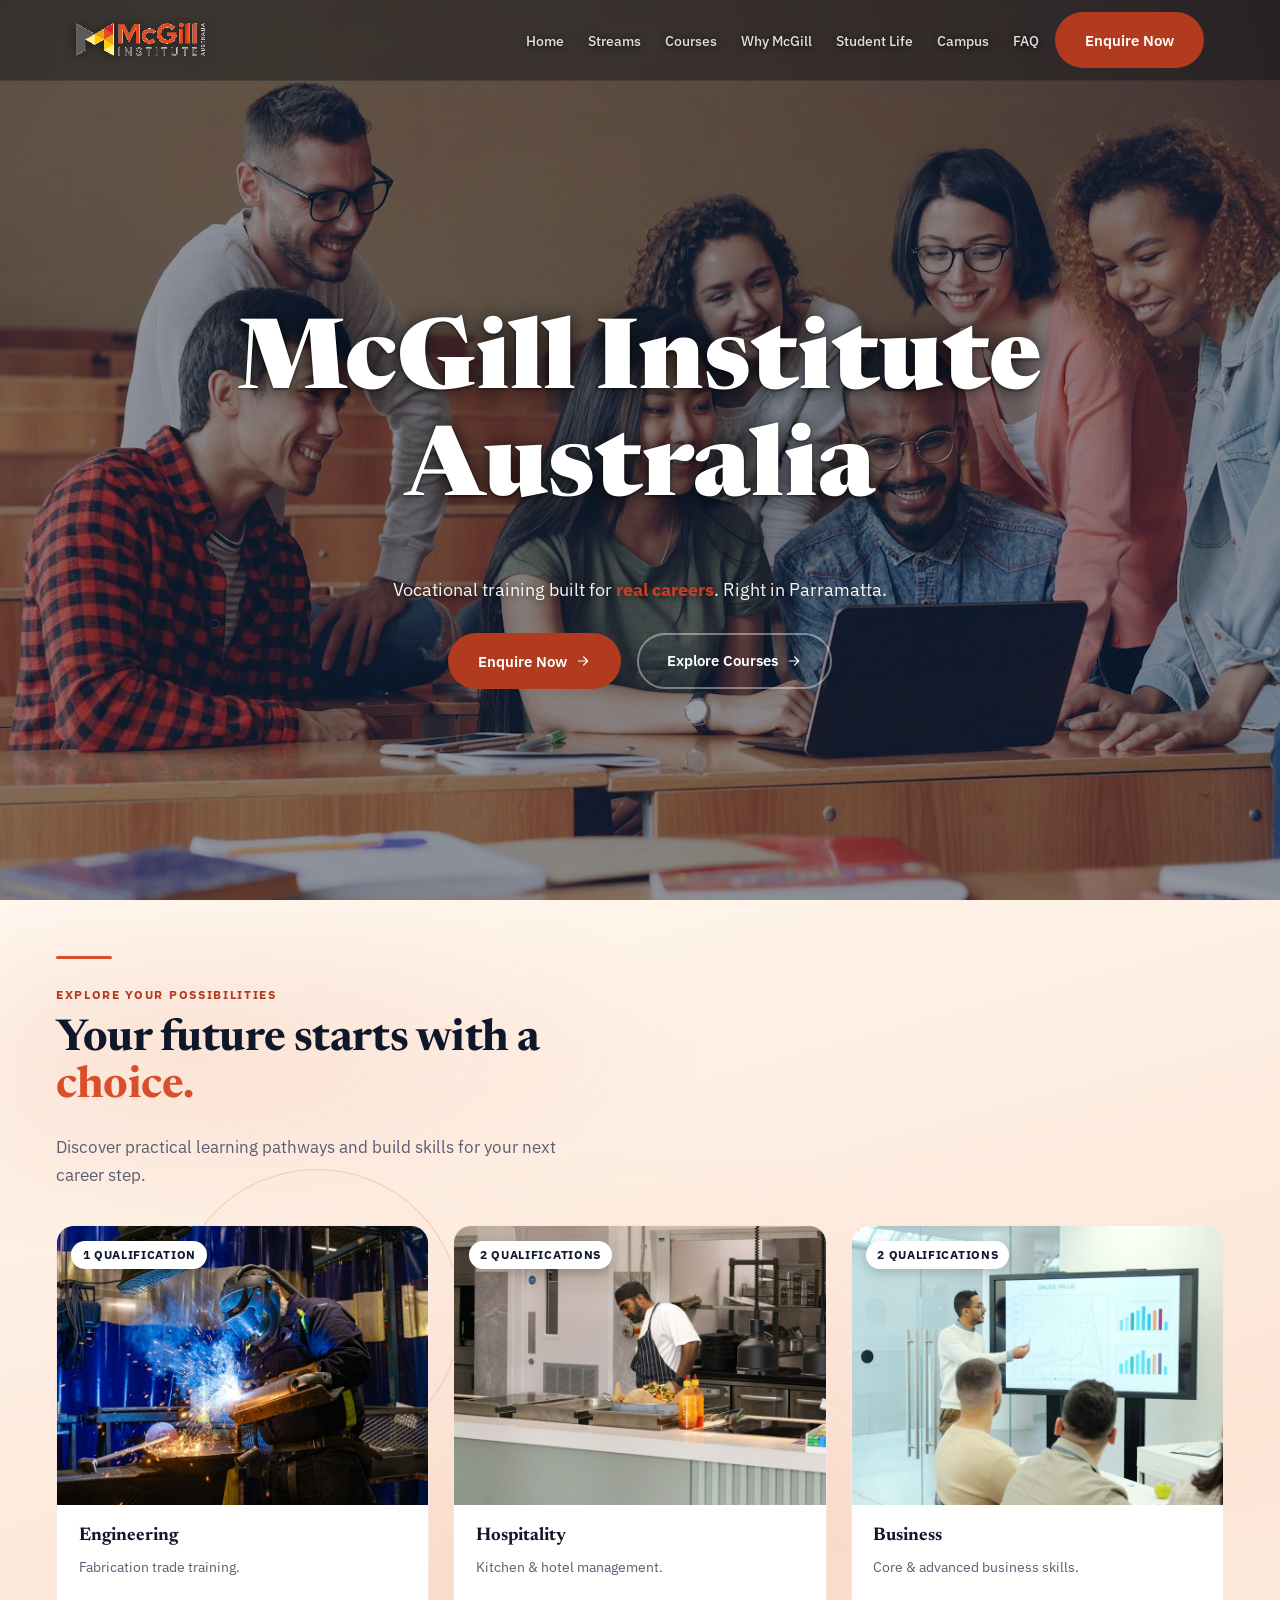
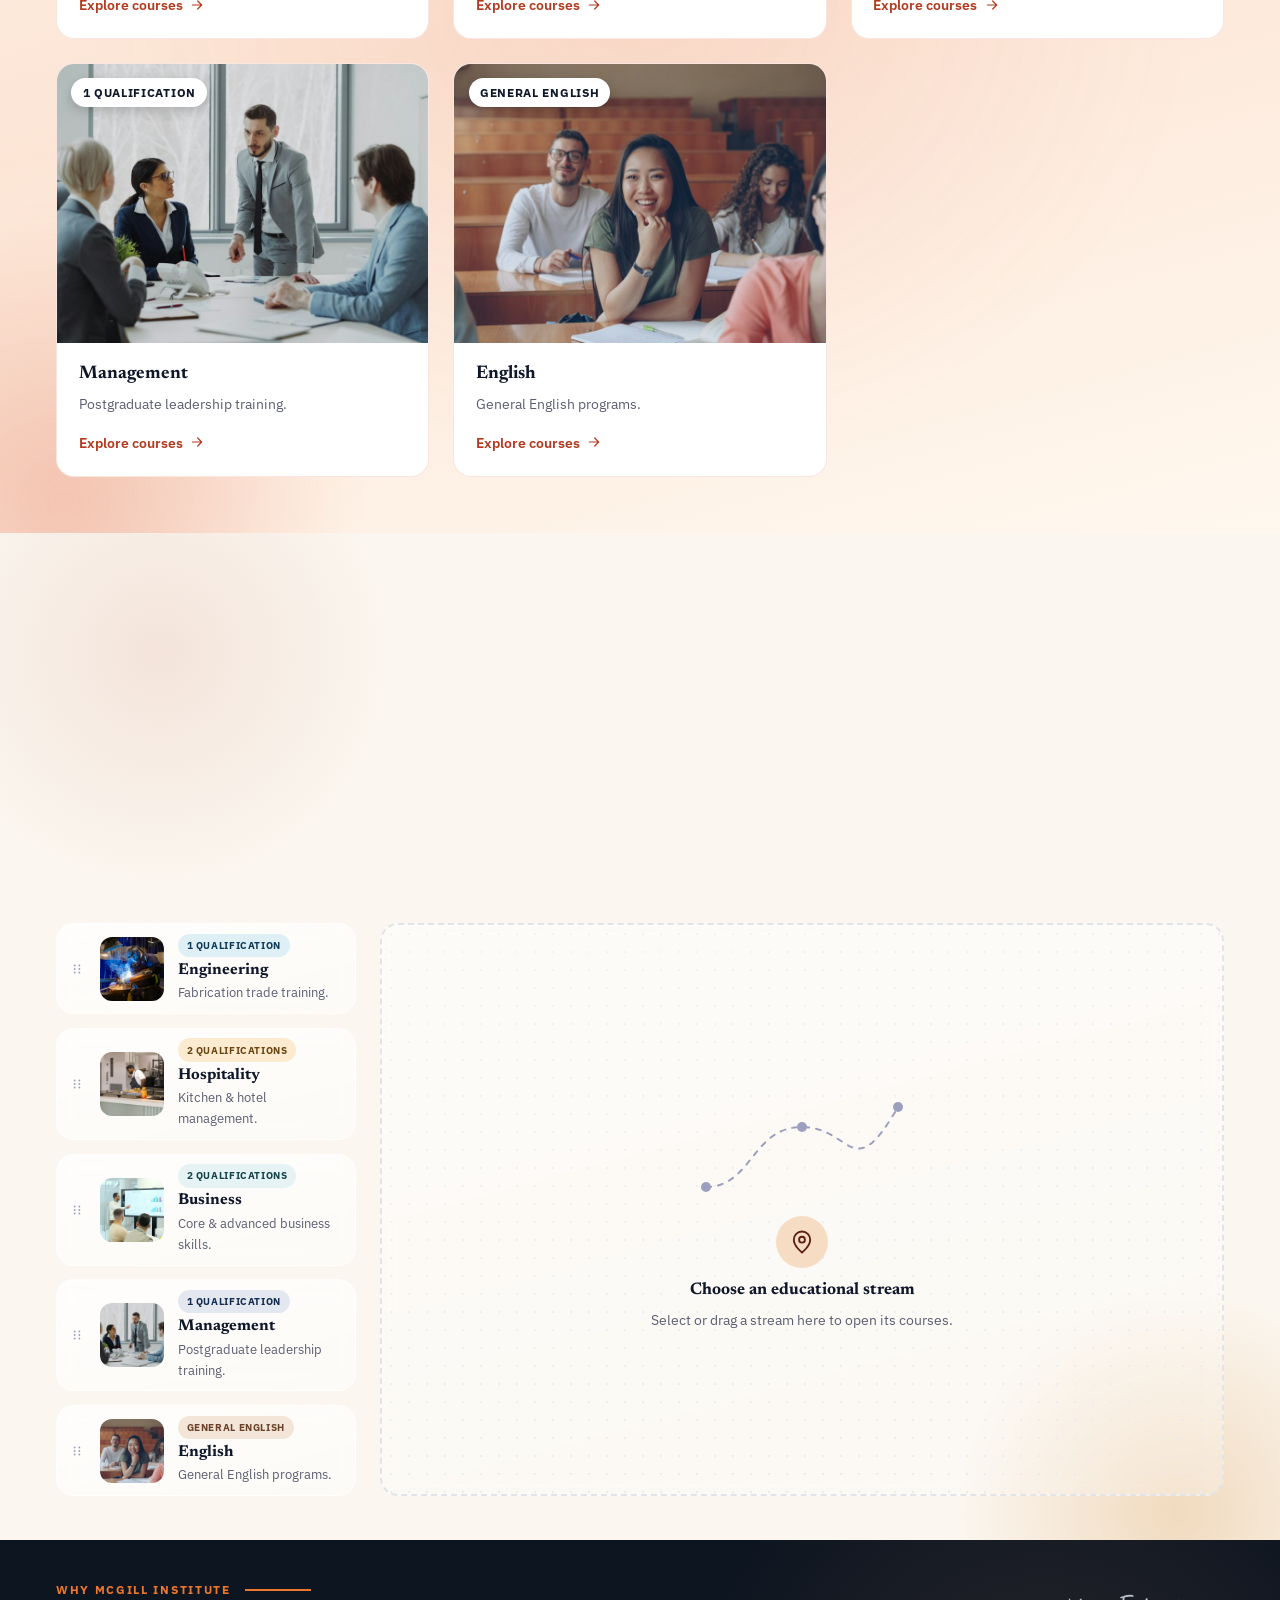
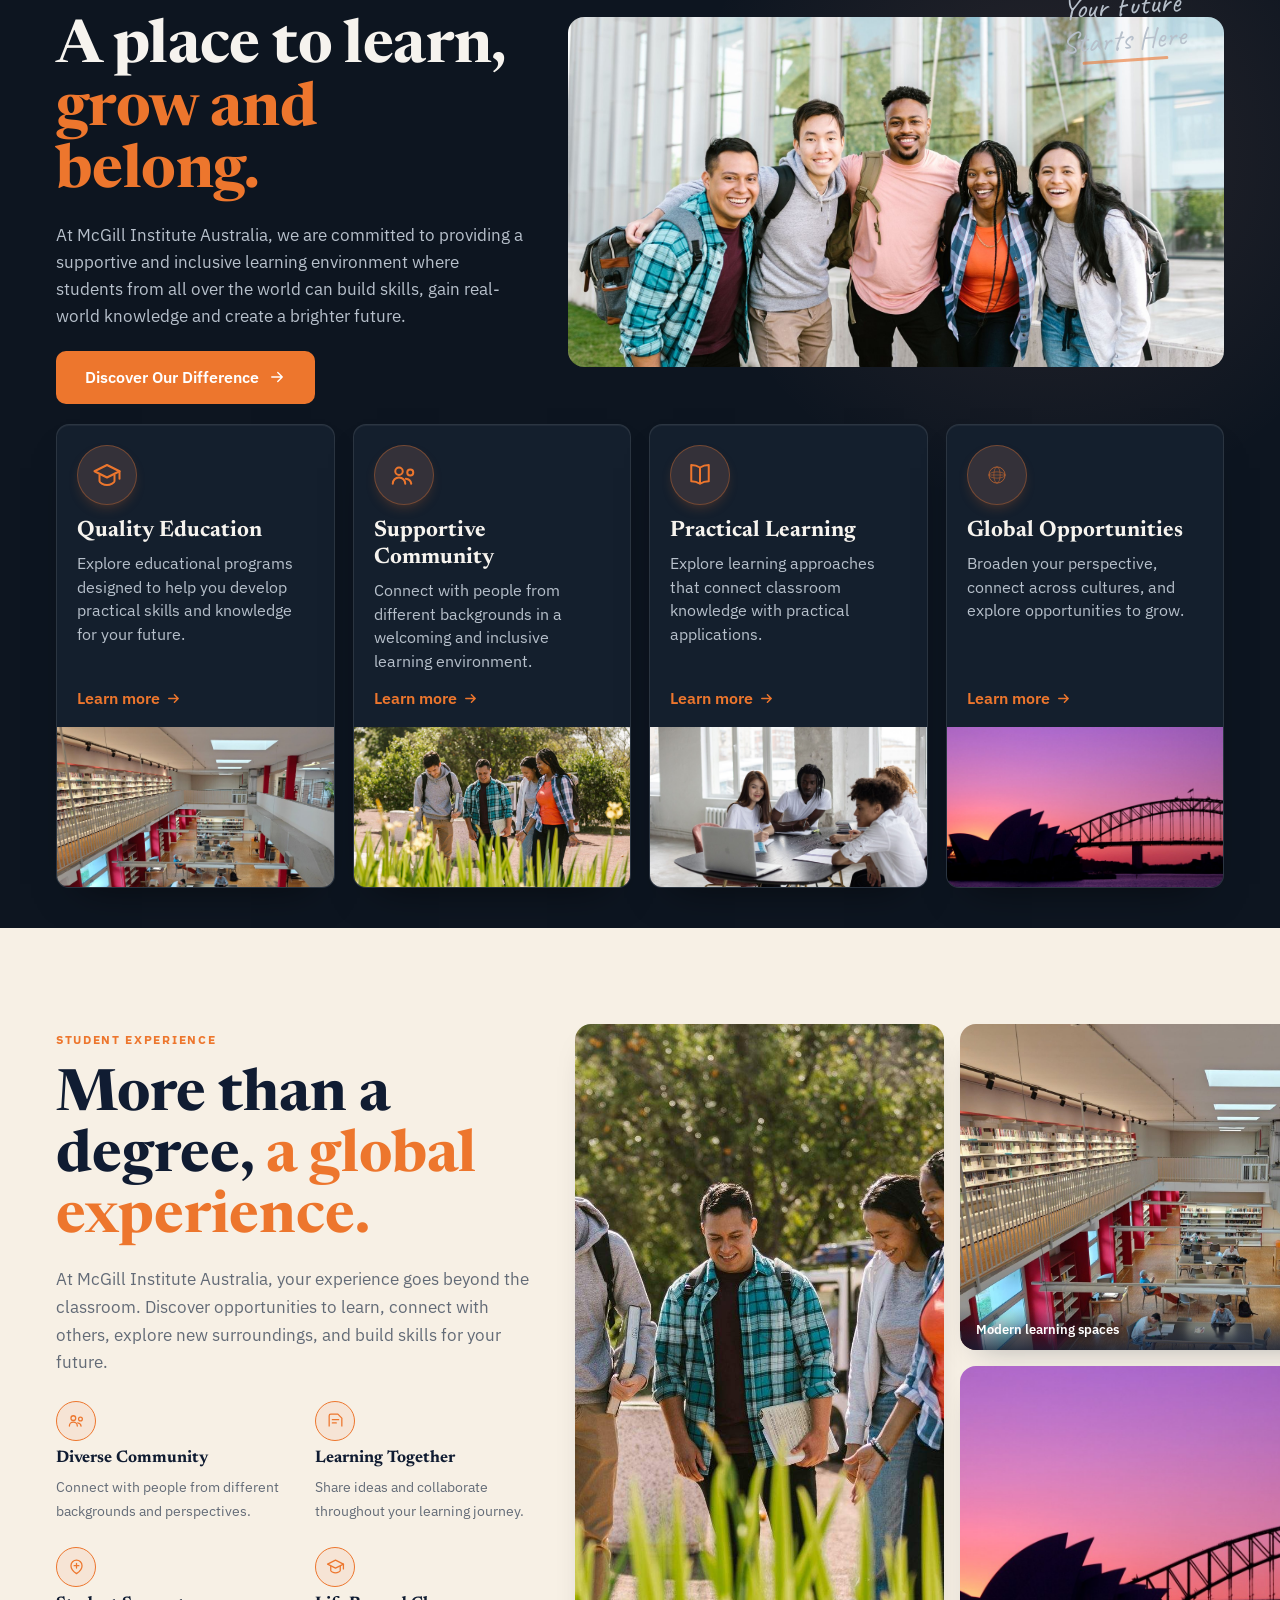
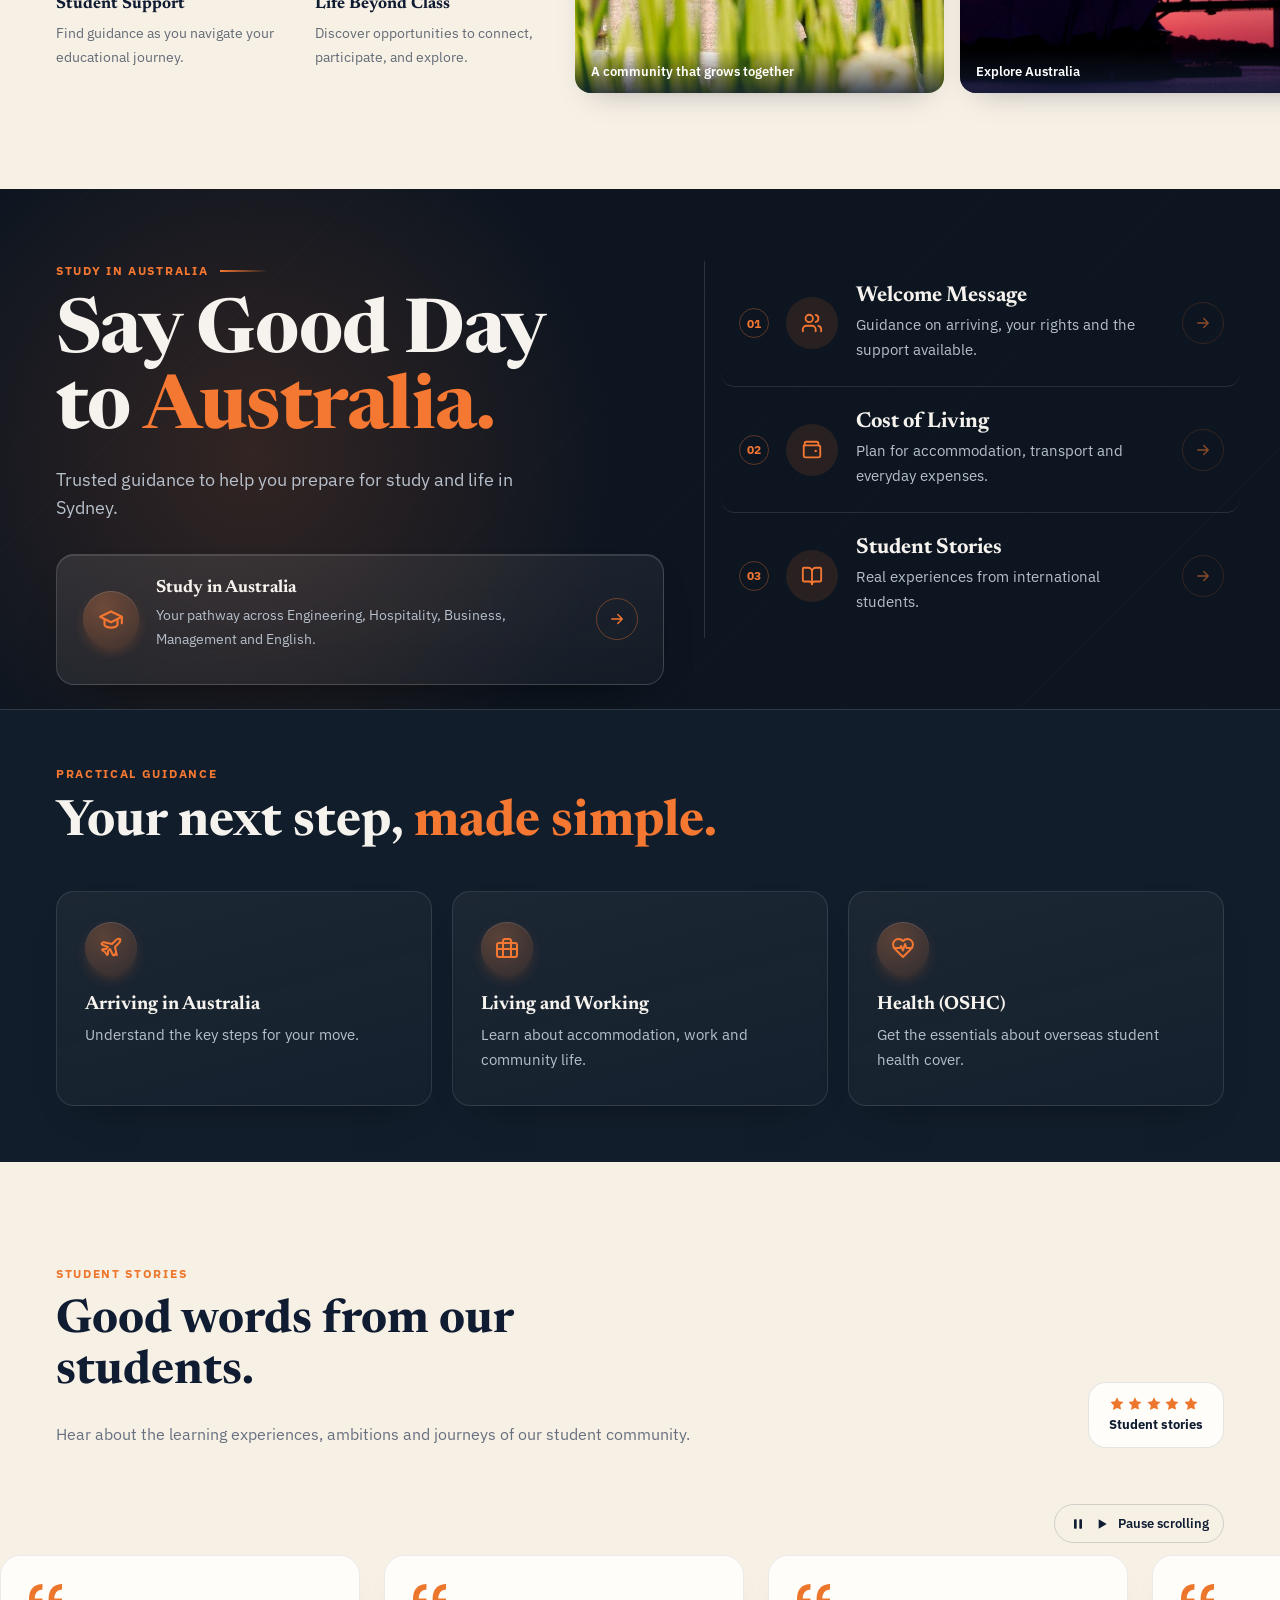
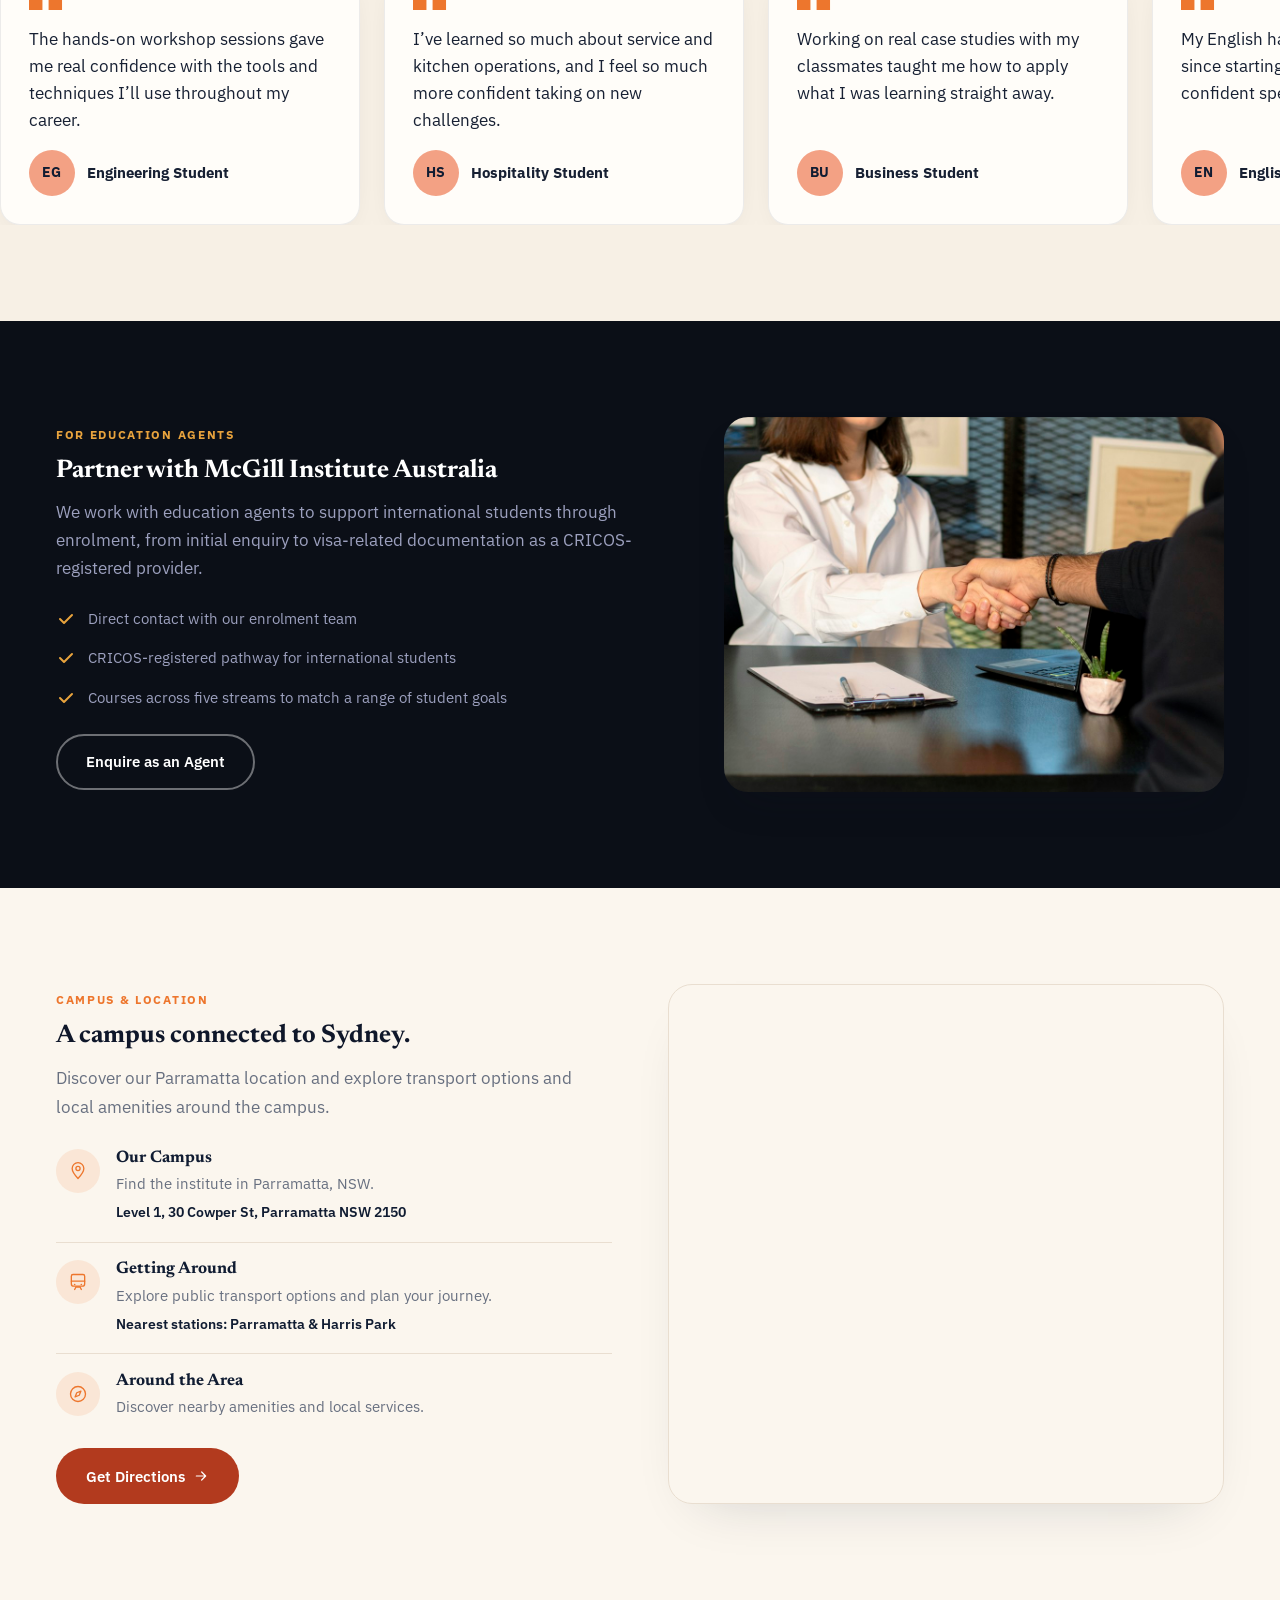
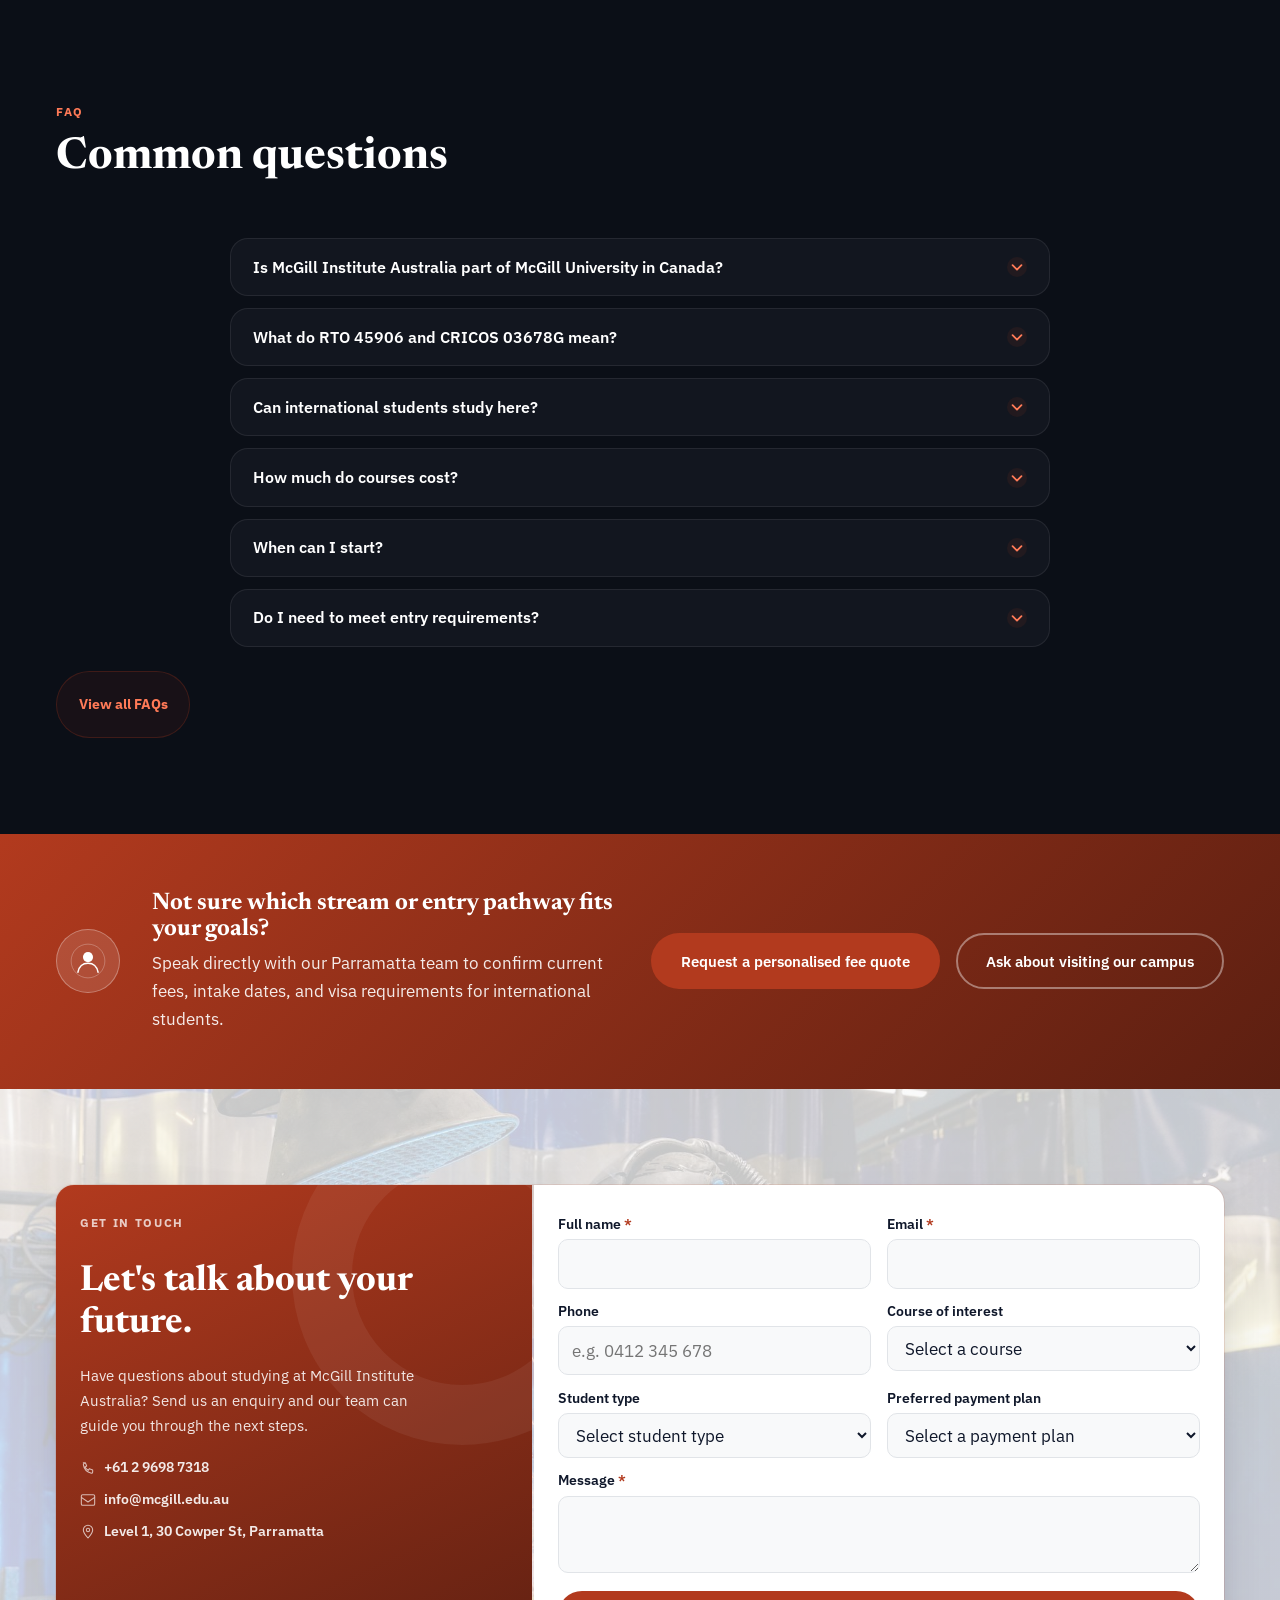
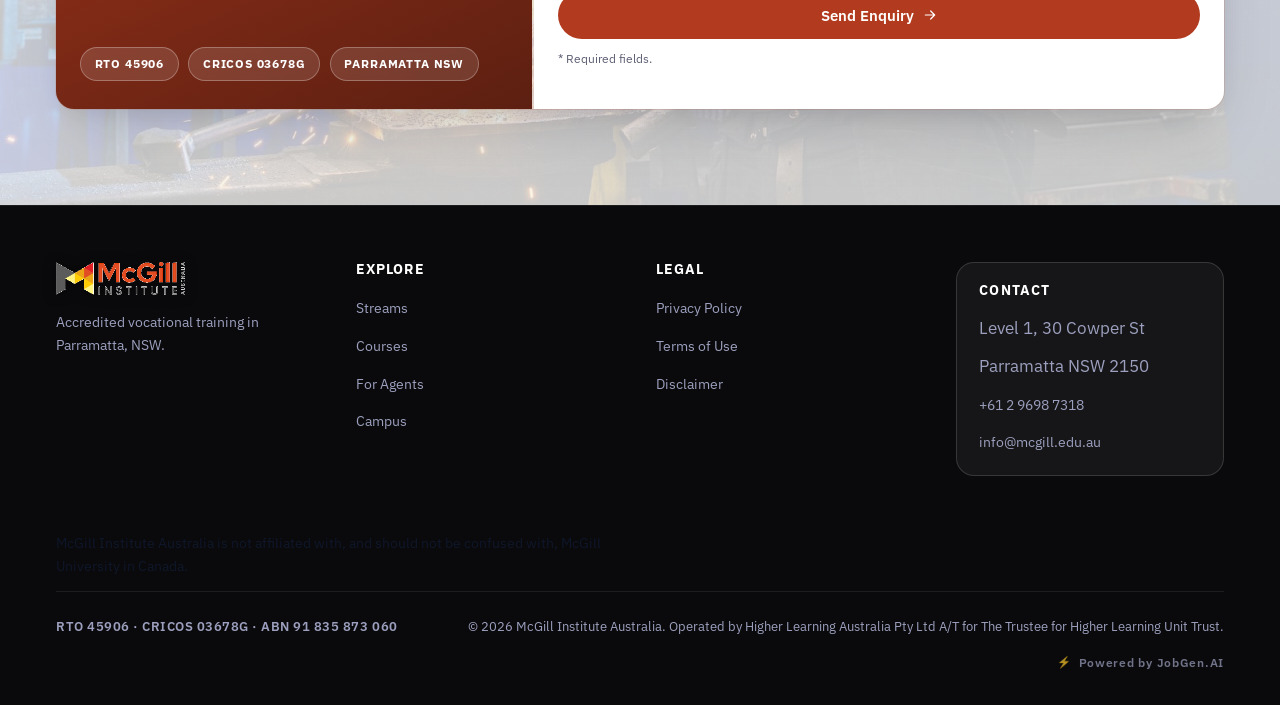
==== commit 421c2980: "Refine Course Pathway Explorer: compact layout, glass surfaces, motion Layout: - Moved the "Drag a s" ====
--- a/index.html
+++ b/index.html
@@ -192,6 +192,8 @@
 
   <!-- COURSE PATHWAY EXPLORER -->
   <section id="pathway-explorer" class="tone-light pathway-explorer">
+    <div class="pathway-glow pathway-glow--coral" aria-hidden="true"></div>
+    <div class="pathway-glow pathway-glow--peach" aria-hidden="true"></div>
     <div class="container">
 
       <div class="pathway-intro reveal">
@@ -199,15 +201,10 @@
           <span class="section-eyebrow">Discover Where Your Future Can Take You</span>
           <h2>See where your next step <em>could take you.</em></h2>
           <p>Explore your study options, understand your learning journey and discover the career opportunities that could open up with McGill Institute.</p>
-          <div class="pathway-howitworks">
-            <span class="pathway-howitworks-icon" aria-hidden="true">
-              <svg width="20" height="20" viewBox="0 0 24 24" fill="none"><path d="M12 2v4M12 18v4M4.9 4.9l2.8 2.8M16.3 16.3l2.8 2.8M2 12h4M18 12h4M4.9 19.1l2.8-2.8M16.3 7.7l2.8-2.8" stroke="currentColor" stroke-width="1.6" stroke-linecap="round"/></svg>
-            </span>
-            <p>Drag a stream into the canvas, or simply tap one to select it &mdash; we'll take you straight to its courses, with no extra steps.</p>
-          </div>
         </div>
         <div class="pathway-intro-right">
           <h3>How it works</h3>
+          <p class="pathway-howitworks-text">Drag a stream into the canvas, or simply tap one to select it &mdash; we'll take you straight to its courses, with no extra steps.</p>
           <ol class="pathway-steps">
             <li><span class="pathway-step-num">1</span><span>Choose the educational stream you're interested in.</span></li>
             <li><span class="pathway-step-num">2</span><span>Drag it into the canvas, or just tap to select it.</span></li>
--- a/styles.css
+++ b/styles.css
@@ -712,7 +712,7 @@
   font-size: clamp(2.375rem, 1.3rem + 4.2vw, 4.75rem); line-height: 1.02; letter-spacing: -0.01em;
   color: #F6F3EE; margin-bottom: 1.1rem;
 }
-#settling-in-heading em { color: #F47732; font-style: italic; font-family: var(--font-display); }
+#settling-in-heading em { color: #F47732; font-style: normal; }
 .settling-copy > p { font-size: 1.15rem; line-height: 1.5; max-width: 500px; margin-bottom: 2rem; }
 
 /* Study in Australia feature card: genuine glass -- backdrop-filter over the glow behind it,
@@ -803,7 +803,7 @@
 .practical-guidance-head { margin-bottom: 2.5rem; position: relative; z-index: 1; }
 .practical-guidance-eyebrow { color: #F47732; }
 #practical-guidance-heading { font-size: clamp(2rem, 1.3rem + 2.6vw, 3.125rem); line-height: 1.1; color: #F6F3EE; margin-bottom: 0; }
-#practical-guidance-heading em { color: #F47732; font-style: italic; font-family: var(--font-display); }
+#practical-guidance-heading em { color: #F47732; font-style: normal; }
 
 /* Three real feature cards (was three plain text columns separated by a divider line) --
    own background, fine border, radius and layered shadow for genuine depth, with a hover
@@ -1451,8 +1451,8 @@
   .enquiry-form-panel { padding: 1.25rem 1rem; }
 }
 
-/* ============ Course Pathway Explorer (courses.html) ============
-   Markup in courses.html, interaction in pathway-explorer.js. Colors/radius/shadow reuse
+/* ============ Course Pathway Explorer (index.html + courses.html) ============
+   Markup in both pages, interaction in pathway-explorer.js. Colors/radius/shadow reuse
    the sitewide tokens (--oled, --coral, --radius-card, --surface, --border, --tag-*) rather
    than inventing a parallel palette -- only the warm-cream background and soft peach accent
    below are new, scoped to this section, since nothing existing covered them. */
@@ -1461,30 +1461,50 @@
   --pw-peach: #F7DCC4;
   --pw-peach-deep: #E7BD8E;
 }
-.pathway-explorer { --bg: var(--pw-cream); background: var(--bg); padding-top: var(--space-lg); }
+/* Compact section rhythm (was space-lg/96px top+bottom via the sitewide `section` default) --
+   trimmed to tighten the whole section without crowding any one part of it. position:relative
+   + overflow:hidden contain the two glow blobs below. */
+.pathway-explorer {
+  --bg: var(--pw-cream); background: var(--bg); position: relative; overflow: hidden;
+  padding-top: 2.75rem; padding-bottom: 2.75rem;
+}
+/* Two soft, slow-breathing glow blobs (coral + peach) behind the content -- the "animated
+   background gradients" / "soft coral and peach glow effects" this pass asked for. Kept to a
+   gentle opacity pulse, never moving position, so it reads as ambient light rather than a
+   distracting animation; motion removed entirely under prefers-reduced-motion. */
+.pathway-glow { position: absolute; border-radius: 50%; pointer-events: none; z-index: 0; }
+.pathway-glow--coral {
+  top: -14%; left: -8%; width: 520px; height: 520px; max-width: 55vw;
+  background: radial-gradient(circle at 50% 50%, rgba(178,58,30,0.1), rgba(178,58,30,0) 68%);
+  animation: pw-glow-breathe 9s ease-in-out infinite;
+}
+.pathway-glow--peach {
+  bottom: -20%; right: -10%; width: 460px; height: 460px; max-width: 50vw;
+  background: radial-gradient(circle at 50% 50%, rgba(231,189,142,0.5), rgba(231,189,142,0) 70%);
+  animation: pw-glow-breathe 11s ease-in-out infinite reverse; animation-delay: -4s;
+}
+@keyframes pw-glow-breathe { 0%, 100% { opacity: 0.7; transform: scale(1); } 50% { opacity: 1; transform: scale(1.08); } }
+@media (prefers-reduced-motion: reduce) { .pathway-glow { animation: none; } }
+.pathway-explorer > .container { position: relative; z-index: 1; }
 
 /* ---- A. Hero / intro ---- */
 .pathway-intro {
   display: grid; grid-template-columns: 1.3fr 1fr; gap: clamp(2rem, 4vw, 4rem);
-  align-items: start; margin-bottom: var(--space-lg);
+  align-items: start; margin-bottom: 2.25rem;
 }
 .pathway-intro-left h2 { font-size: var(--fs-section); margin-top: 0.4rem; }
 .pathway-intro-left h2 em { font-style: italic; font-weight: 500; color: var(--coral-text); }
-.pathway-intro-left > p { font-size: 1.05rem; max-width: 52ch; }
-.pathway-howitworks {
-  display: flex; align-items: flex-start; gap: 0.85rem; margin-top: 1.5rem; padding-top: 1.5rem;
-  border-top: 1px solid var(--border);
-}
-.pathway-howitworks-icon {
-  display: flex; align-items: center; justify-content: center; width: 40px; height: 40px; flex-shrink: 0;
-  border-radius: 50%; background: var(--pw-peach); color: var(--coral-deep);
-}
-.pathway-howitworks p { margin: 0; font-size: 0.92rem; color: var(--text-muted); max-width: 42ch; }
+.pathway-intro-left > p { font-size: 1.05rem; max-width: 52ch; margin-bottom: 0; }
+/* "How it works" panel: premium glass -- a translucent, blurred surface the two glow blobs
+   show softly through, rather than the previous flat var(--surface) card. */
 .pathway-intro-right {
-  background: var(--surface); border: 1px solid var(--border); border-radius: var(--radius-card);
-  padding: 1.75rem; box-shadow: 0 20px 40px -28px rgba(15,17,30,0.2);
-}
-.pathway-intro-right h3 { font-size: 1.05rem; margin-bottom: 1.1rem; }
+  position: relative; background: linear-gradient(165deg, rgba(255,255,255,0.78), rgba(255,255,255,0.4));
+  backdrop-filter: blur(16px) saturate(140%); -webkit-backdrop-filter: blur(16px) saturate(140%);
+  border: 1px solid rgba(255,255,255,0.7); border-radius: var(--radius-card);
+  padding: 1.6rem 1.75rem; box-shadow: 0 24px 44px -28px rgba(15,17,30,0.22), inset 0 1px 0 rgba(255,255,255,0.6);
+}
+.pathway-intro-right h3 { font-size: 1.05rem; margin-bottom: 0.6rem; }
+.pathway-howitworks-text { margin: 0 0 1.25rem; font-size: 0.92rem; line-height: 1.5; color: var(--text-muted); padding-bottom: 1.1rem; border-bottom: 1px solid var(--border); }
 .pathway-steps { list-style: none; margin: 0; padding: 0; display: flex; flex-direction: column; gap: 1rem; }
 .pathway-steps li { display: flex; align-items: flex-start; gap: 0.85rem; font-size: 0.92rem; color: var(--text-muted); }
 .pathway-step-num {
@@ -1493,19 +1513,37 @@
 }
 
 /* ---- B. Stream selection + C. Canvas ---- */
-.pathway-section-label { font-size: 1.15rem; margin-bottom: 1.1rem; }
-.pathway-layout { display: grid; grid-template-columns: 300px 1fr; gap: 1.5rem; align-items: stretch; margin-bottom: var(--space-lg); }
+.pathway-section-label { font-size: 1.15rem; margin-bottom: 1rem; }
+.pathway-layout { display: grid; grid-template-columns: 300px 1fr; gap: 1.5rem; align-items: stretch; }
 
 .stream-selector { display: flex; flex-direction: column; gap: 0.85rem; }
+/* Stream cards: same glass treatment as the panel above, plus a softer/longer-eased transition
+   and a coral border-glow on hover (was a flat lift + shadow only). */
 .pw-stream-card {
   display: flex; align-items: center; gap: 0.85rem; position: relative;
-  background: var(--surface); border: 1.5px solid var(--border); border-radius: var(--radius-card);
-  padding: 0.6rem; cursor: grab; text-align: left; transition: transform 0.2s ease, box-shadow 0.2s ease, border-color 0.2s ease;
-}
-.pw-stream-card:hover { transform: translateY(-3px); box-shadow: 0 16px 32px -20px rgba(15,17,30,0.3); }
+  background: linear-gradient(165deg, rgba(255,255,255,0.8), rgba(255,255,255,0.45));
+  backdrop-filter: blur(10px); -webkit-backdrop-filter: blur(10px);
+  border: 1.5px solid rgba(255,255,255,0.7); border-radius: var(--radius-card);
+  padding: 0.6rem; cursor: grab; text-align: left;
+  transition: transform 0.3s cubic-bezier(.22,1,.36,1), box-shadow 0.3s ease, border-color 0.3s ease;
+}
+.pw-stream-card:hover {
+  transform: translateY(-4px) scale(1.015);
+  box-shadow: 0 18px 36px -20px rgba(15,17,30,0.28), 0 0 0 1px rgba(178,58,30,0.14);
+  border-color: rgba(178,58,30,0.3);
+}
 .pw-stream-card:focus-visible { outline: 3px solid var(--focus); outline-offset: 2px; }
 .pw-stream-card.is-dragging { opacity: 0.45; cursor: grabbing; }
-.pw-stream-card.is-selected { border-color: var(--oled); box-shadow: 0 0 0 2px var(--oled); }
+.pw-stream-card.is-selected {
+  border-color: var(--oled); box-shadow: 0 0 0 2px var(--oled);
+  animation: pw-select-pulse 0.5s ease;
+}
+@keyframes pw-select-pulse {
+  0% { box-shadow: 0 0 0 2px var(--oled), 0 0 0 0 rgba(15,17,30,0.35); }
+  70% { box-shadow: 0 0 0 2px var(--oled), 0 0 0 12px rgba(15,17,30,0); }
+  100% { box-shadow: 0 0 0 2px var(--oled), 0 0 0 0 rgba(15,17,30,0); }
+}
+@media (prefers-reduced-motion: reduce) { .pw-stream-card, .pw-stream-card:hover { animation: none; transition: border-color 0.2s ease; } }
 .pw-drag-handle {
   display: flex; align-items: center; justify-content: center; flex-shrink: 0; width: 20px; color: var(--muted-light);
 }
@@ -1517,28 +1555,45 @@
 .pw-stream-body p { font-size: 0.8rem; color: var(--text-muted); margin: 0; max-width: 32ch; }
 
 .pathway-canvas {
-  position: relative; min-height: 360px; border-radius: var(--radius-card);
-  border: 2px dashed var(--border); background-color: var(--surface);
-  background-image: radial-gradient(var(--border) 1.4px, transparent 1.4px);
-  background-size: 18px 18px; transition: border-color 0.2s ease, background-color 0.2s ease;
-  display: flex; align-items: center; justify-content: center; padding: 2rem;
-}
-.pathway-canvas.is-drag-over { border-color: var(--coral); background-color: var(--pw-peach); }
+  position: relative; min-height: 300px; border-radius: var(--radius-card);
+  border: 2px dashed var(--border);
+  background-image: linear-gradient(165deg, rgba(255,255,255,0.55), rgba(255,255,255,0.25)),
+    radial-gradient(var(--border) 1.4px, transparent 1.4px);
+  background-size: auto, 18px 18px;
+  backdrop-filter: blur(8px); -webkit-backdrop-filter: blur(8px);
+  transition: border-color 0.25s ease, background-color 0.25s ease, box-shadow 0.25s ease;
+  display: flex; align-items: center; justify-content: center; padding: 1.75rem;
+}
+.pathway-canvas.is-drag-over { border-color: var(--coral); background-color: var(--pw-peach); box-shadow: 0 0 0 4px rgba(178,58,30,0.1); }
 .pathway-canvas-empty[hidden] { display: none; }
-.pathway-canvas-empty { display: flex; flex-direction: column; align-items: center; text-align: center; gap: 0.75rem; max-width: 320px; }
+.pathway-canvas-empty { display: flex; flex-direction: column; align-items: center; text-align: center; gap: 0.6rem; max-width: 320px; }
+/* Animated route: the dashed line "flows" toward the final dot and each dot breathes in
+   sequence -- the "animated connecting lines and pathway dots" this pass asked for. */
 .pathway-route { color: var(--muted-light); }
+.pathway-route path { stroke-dasharray: 5 7; animation: pw-route-flow 2.4s linear infinite; }
+.pathway-route circle { animation: pw-dot-pulse 2.4s ease-in-out infinite; transform-origin: center; transform-box: fill-box; }
+.pathway-route circle:nth-of-type(2) { animation-delay: 0.5s; }
+.pathway-route circle:nth-of-type(3) { animation-delay: 1s; }
+@keyframes pw-route-flow { to { stroke-dashoffset: -24; } }
+@keyframes pw-dot-pulse { 0%, 100% { opacity: 0.55; transform: scale(1); } 50% { opacity: 1; transform: scale(1.35); } }
+@media (prefers-reduced-motion: reduce) { .pathway-route path, .pathway-route circle { animation: none; } }
 .pathway-canvas-icon {
-  display: flex; align-items: center; justify-content: center; width: 56px; height: 56px; border-radius: 50%;
+  display: flex; align-items: center; justify-content: center; width: 52px; height: 52px; border-radius: 50%;
   background: var(--pw-peach); color: var(--coral-deep);
 }
-.pathway-canvas-empty h4 { font-size: 1.1rem; margin: 0.25rem 0 0; }
-.pathway-canvas-empty p { font-size: 0.9rem; color: var(--text-muted); margin: 0; }
+.pathway-canvas-empty h4 { font-size: 1.05rem; margin: 0.2rem 0 0; }
+.pathway-canvas-empty p { font-size: 0.88rem; color: var(--text-muted); margin: 0; }
 
 /* [hidden] alone would be defeated by the display:flex below (equal specificity, author
    stylesheet beats the UA default) -- state it explicitly so toggling the attribute in
    pathway-explorer.js actually hides this. */
 .pathway-canvas-selected[hidden] { display: none; }
-.pathway-canvas-selected { width: 100%; display: flex; align-items: center; gap: 1.25rem; flex-wrap: wrap; }
+.pathway-canvas-selected {
+  width: 100%; display: flex; align-items: center; gap: 1.25rem; flex-wrap: wrap;
+  animation: pw-selected-in 0.4s cubic-bezier(.22,1,.36,1);
+}
+@keyframes pw-selected-in { from { opacity: 0; transform: scale(0.96) translateY(4px); } to { opacity: 1; transform: none; } }
+@media (prefers-reduced-motion: reduce) { .pathway-canvas-selected { animation: none; } }
 .pathway-canvas-selected img { width: 72px; height: 72px; border-radius: 14px; object-fit: cover; flex-shrink: 0; }
 .pathway-canvas-selected-text { flex: 1; min-width: 180px; }
 .pathway-canvas-selected-text h4 { font-size: 1.3rem; margin: 0.15rem 0 0.3rem; }
@@ -1556,7 +1611,7 @@
 
 /* ---- Responsive ---- */
 @media (max-width: 960px) {
-  .pathway-intro { grid-template-columns: 1fr; }
+  .pathway-intro { grid-template-columns: 1fr; gap: 1.75rem; margin-bottom: 1.75rem; }
   .pathway-layout { grid-template-columns: 1fr; }
   .stream-selector {
     flex-direction: row; overflow-x: auto; padding-bottom: 0.5rem; scroll-snap-type: x proximity;
@@ -1565,6 +1620,7 @@
   .pathway-canvas { min-height: 220px; }
 }
 @media (max-width: 640px) {
+  .pathway-explorer { padding-top: 2.25rem; padding-bottom: 2.25rem; }
   .pw-stream-body p { display: none; } /* keep mobile cards compact + touch-friendly */
   .pw-stream-card { flex: 0 0 200px; }
   .pathway-canvas-selected { flex-direction: column; align-items: flex-start; }
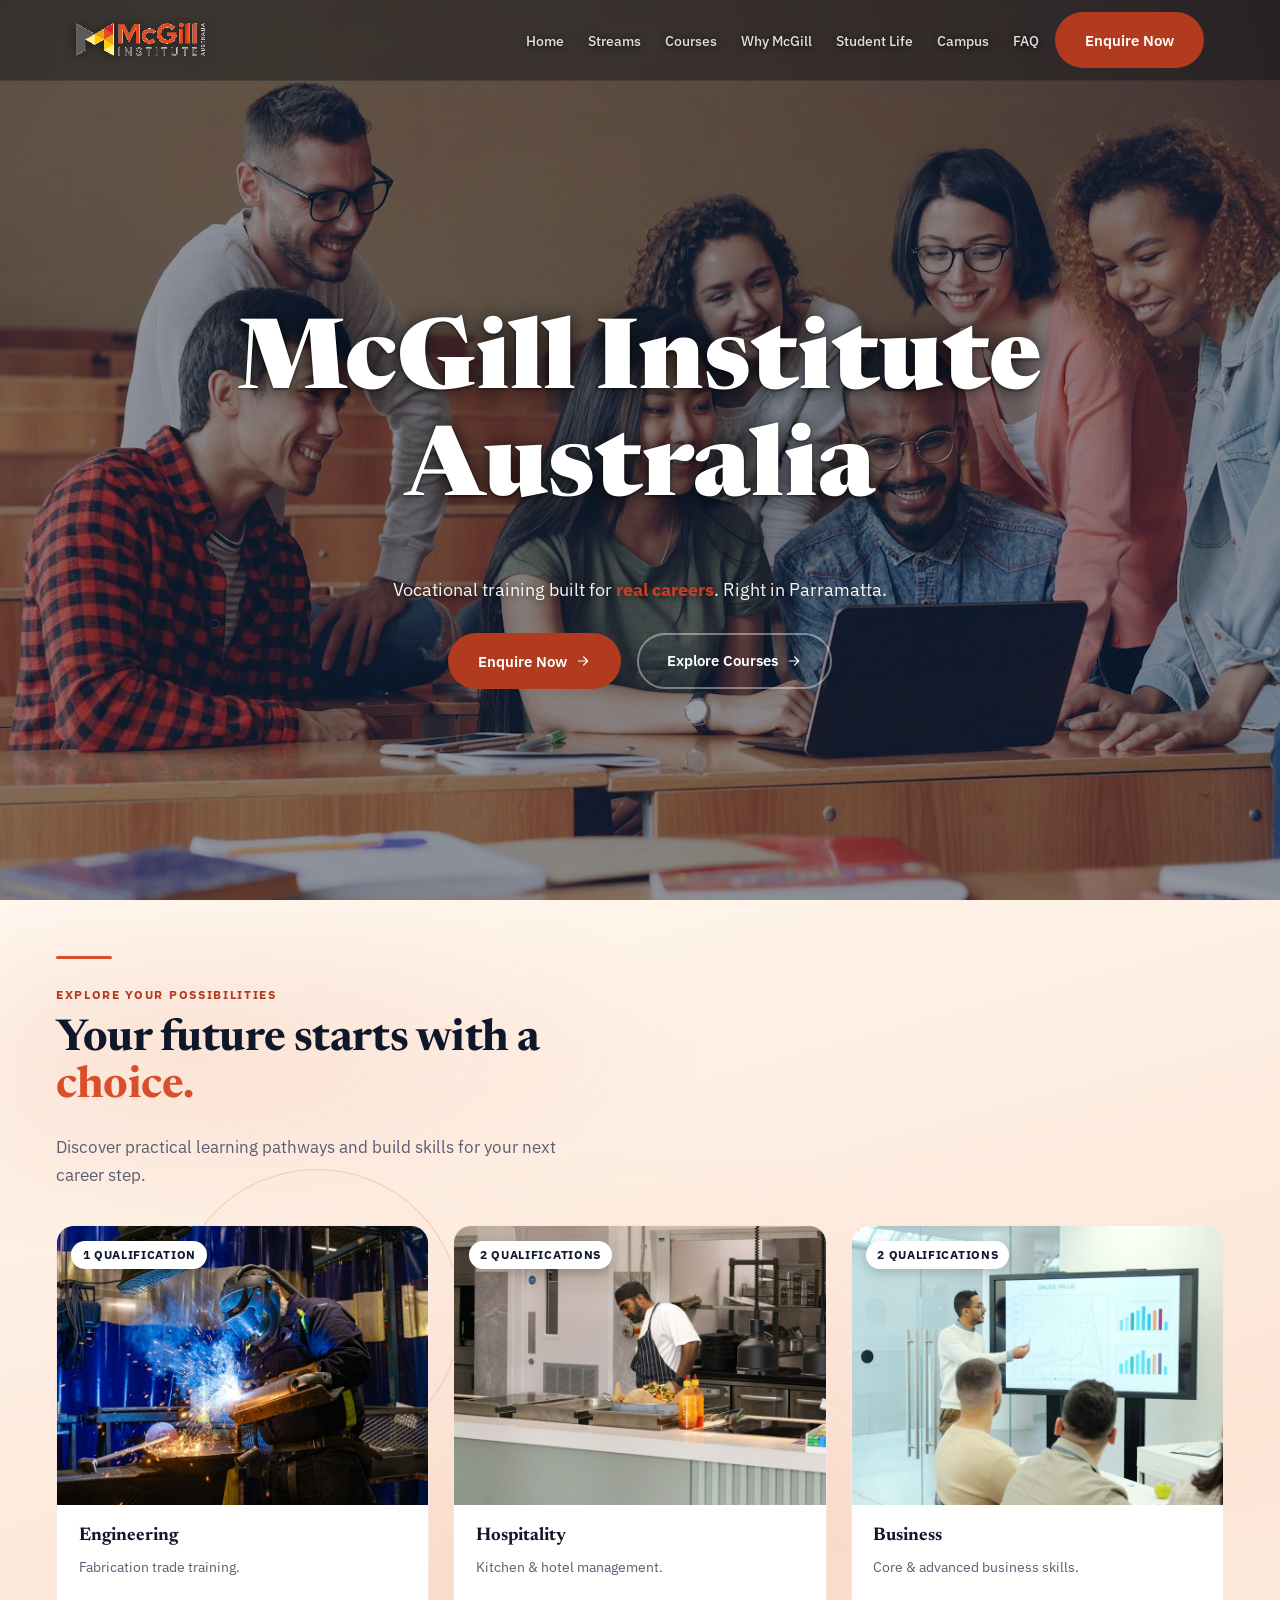
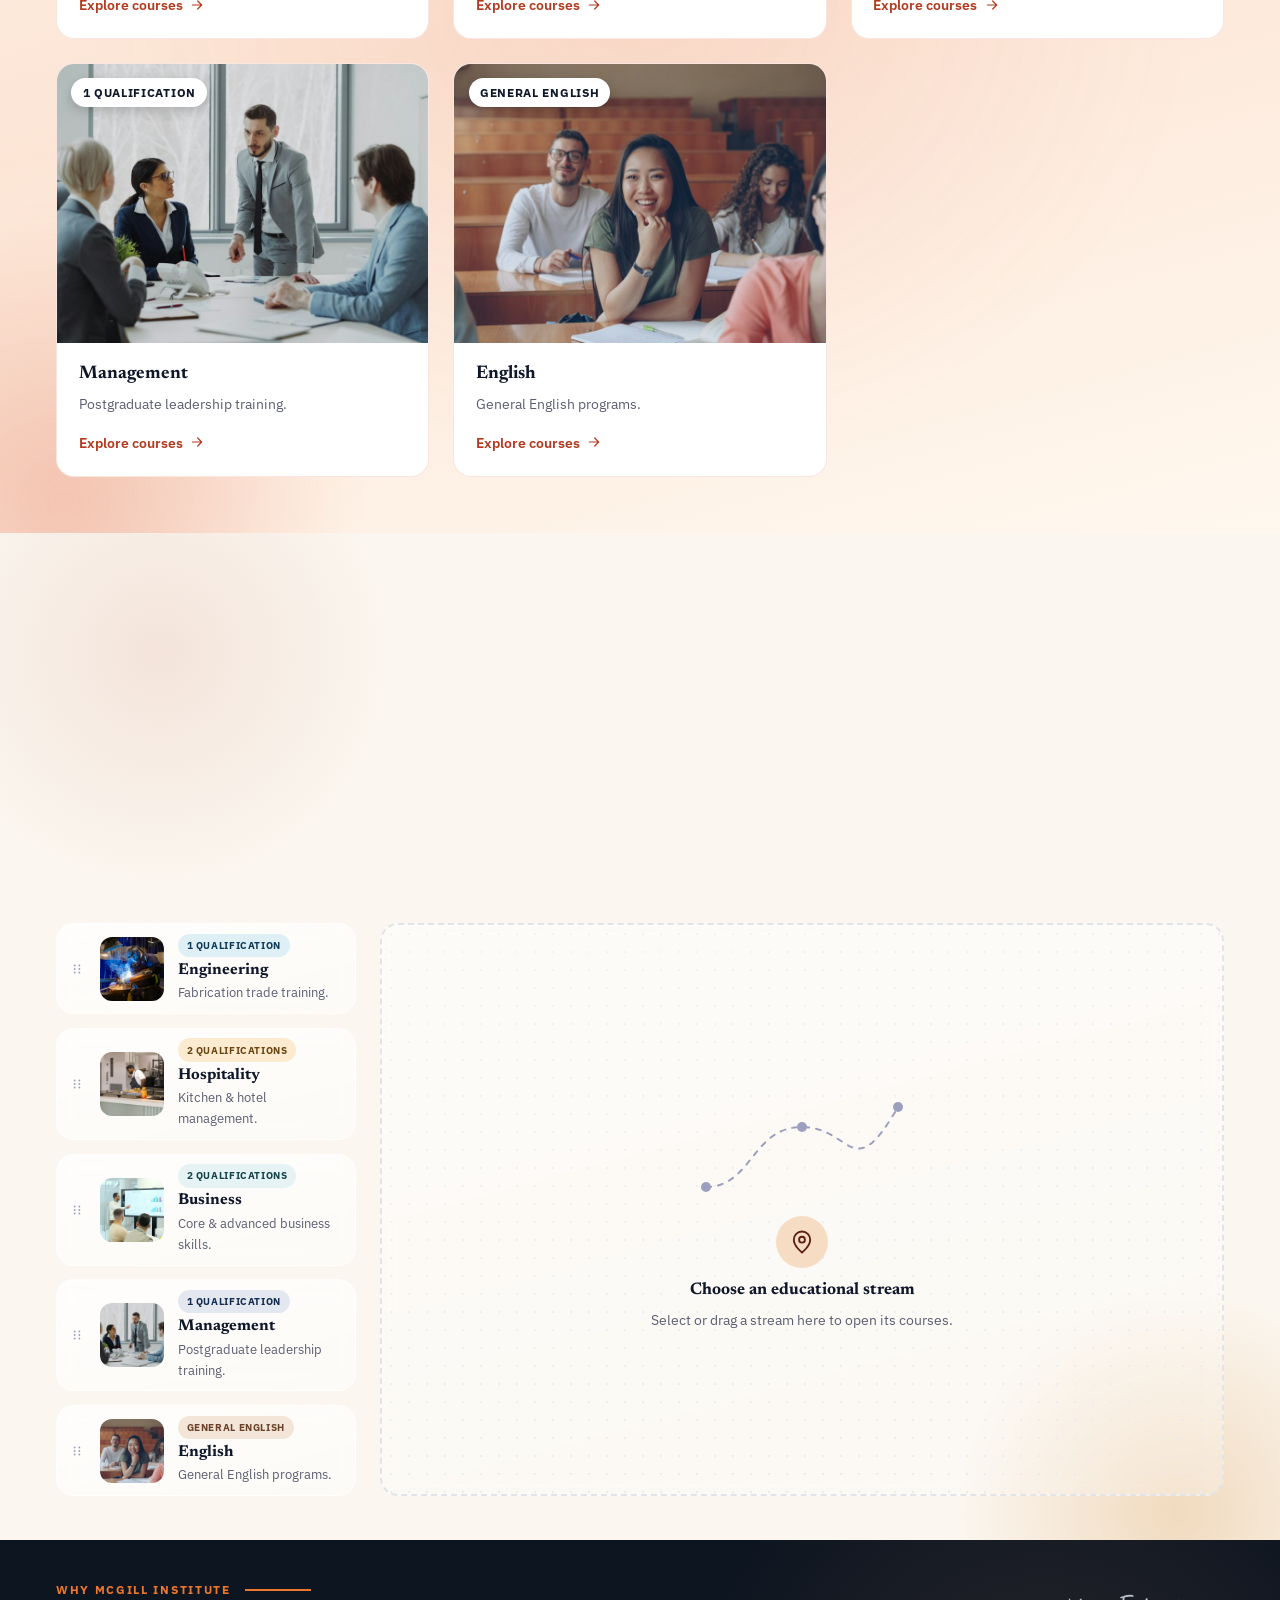
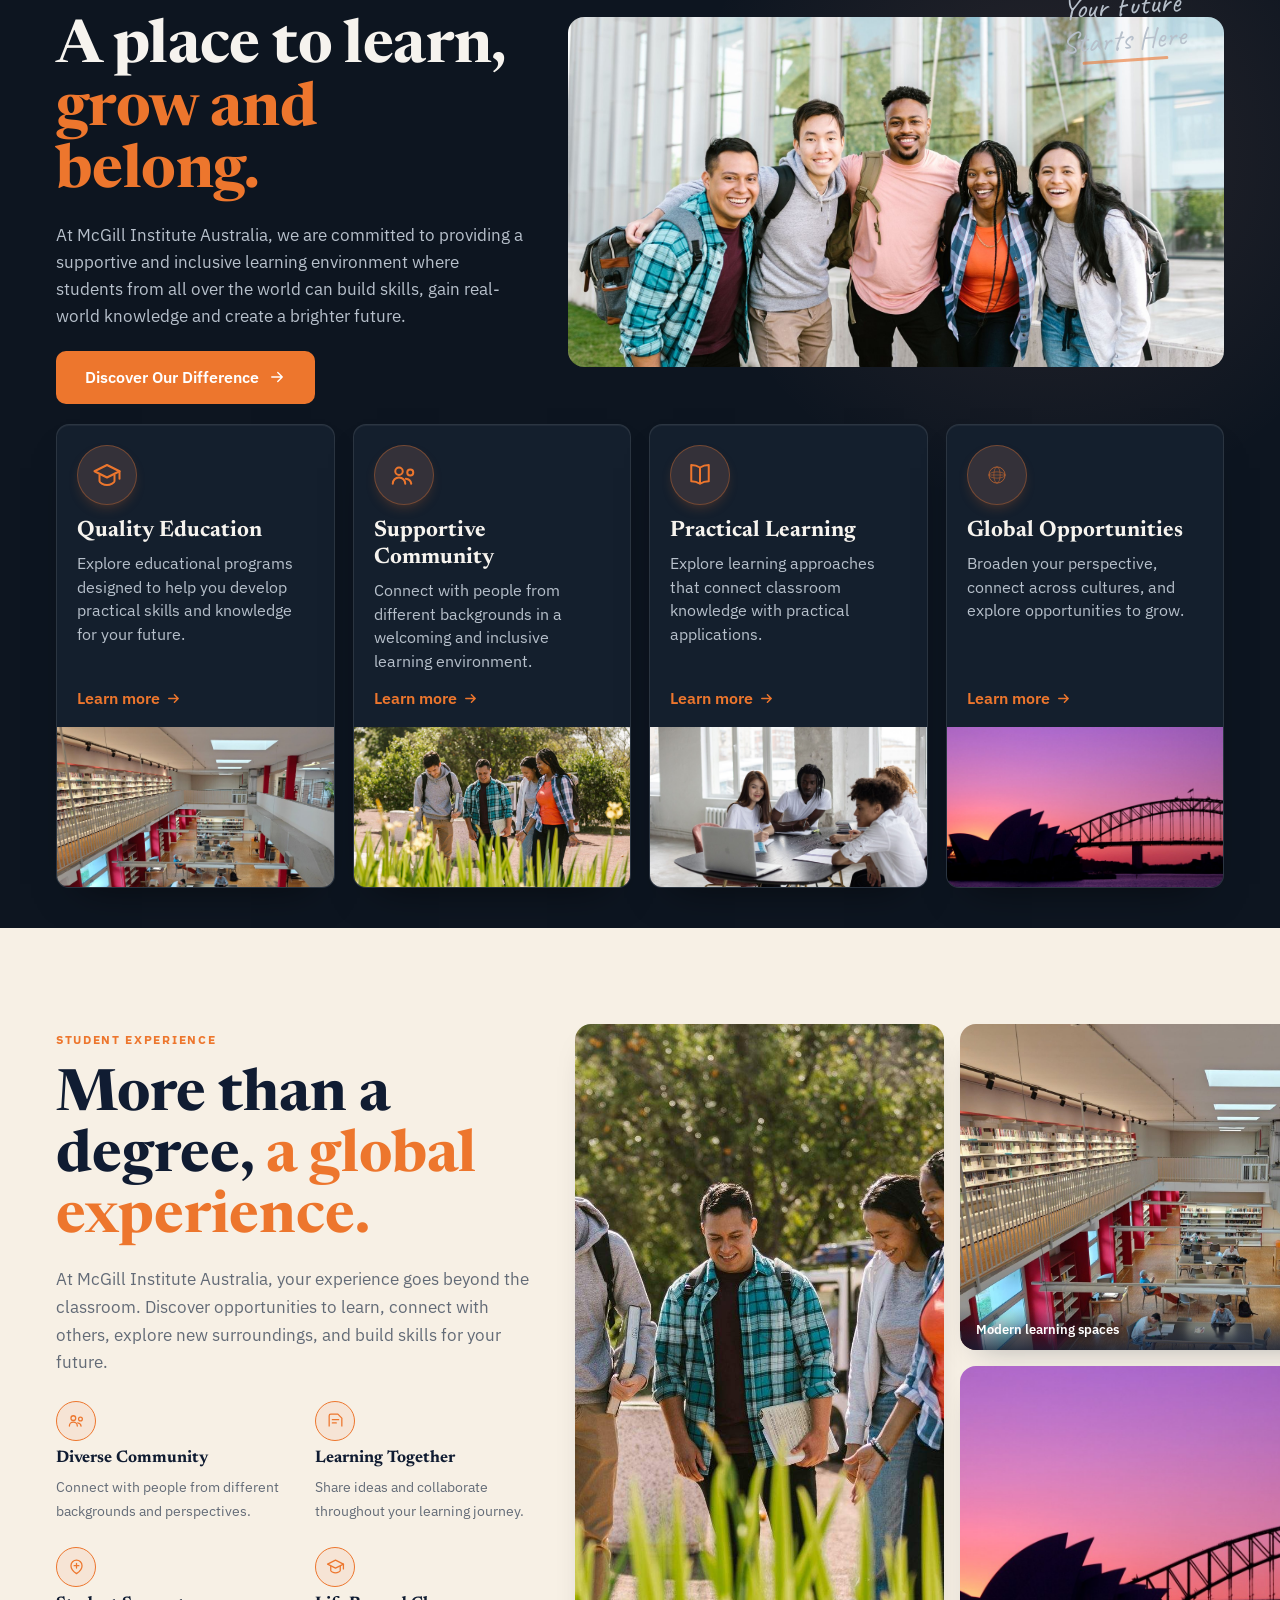
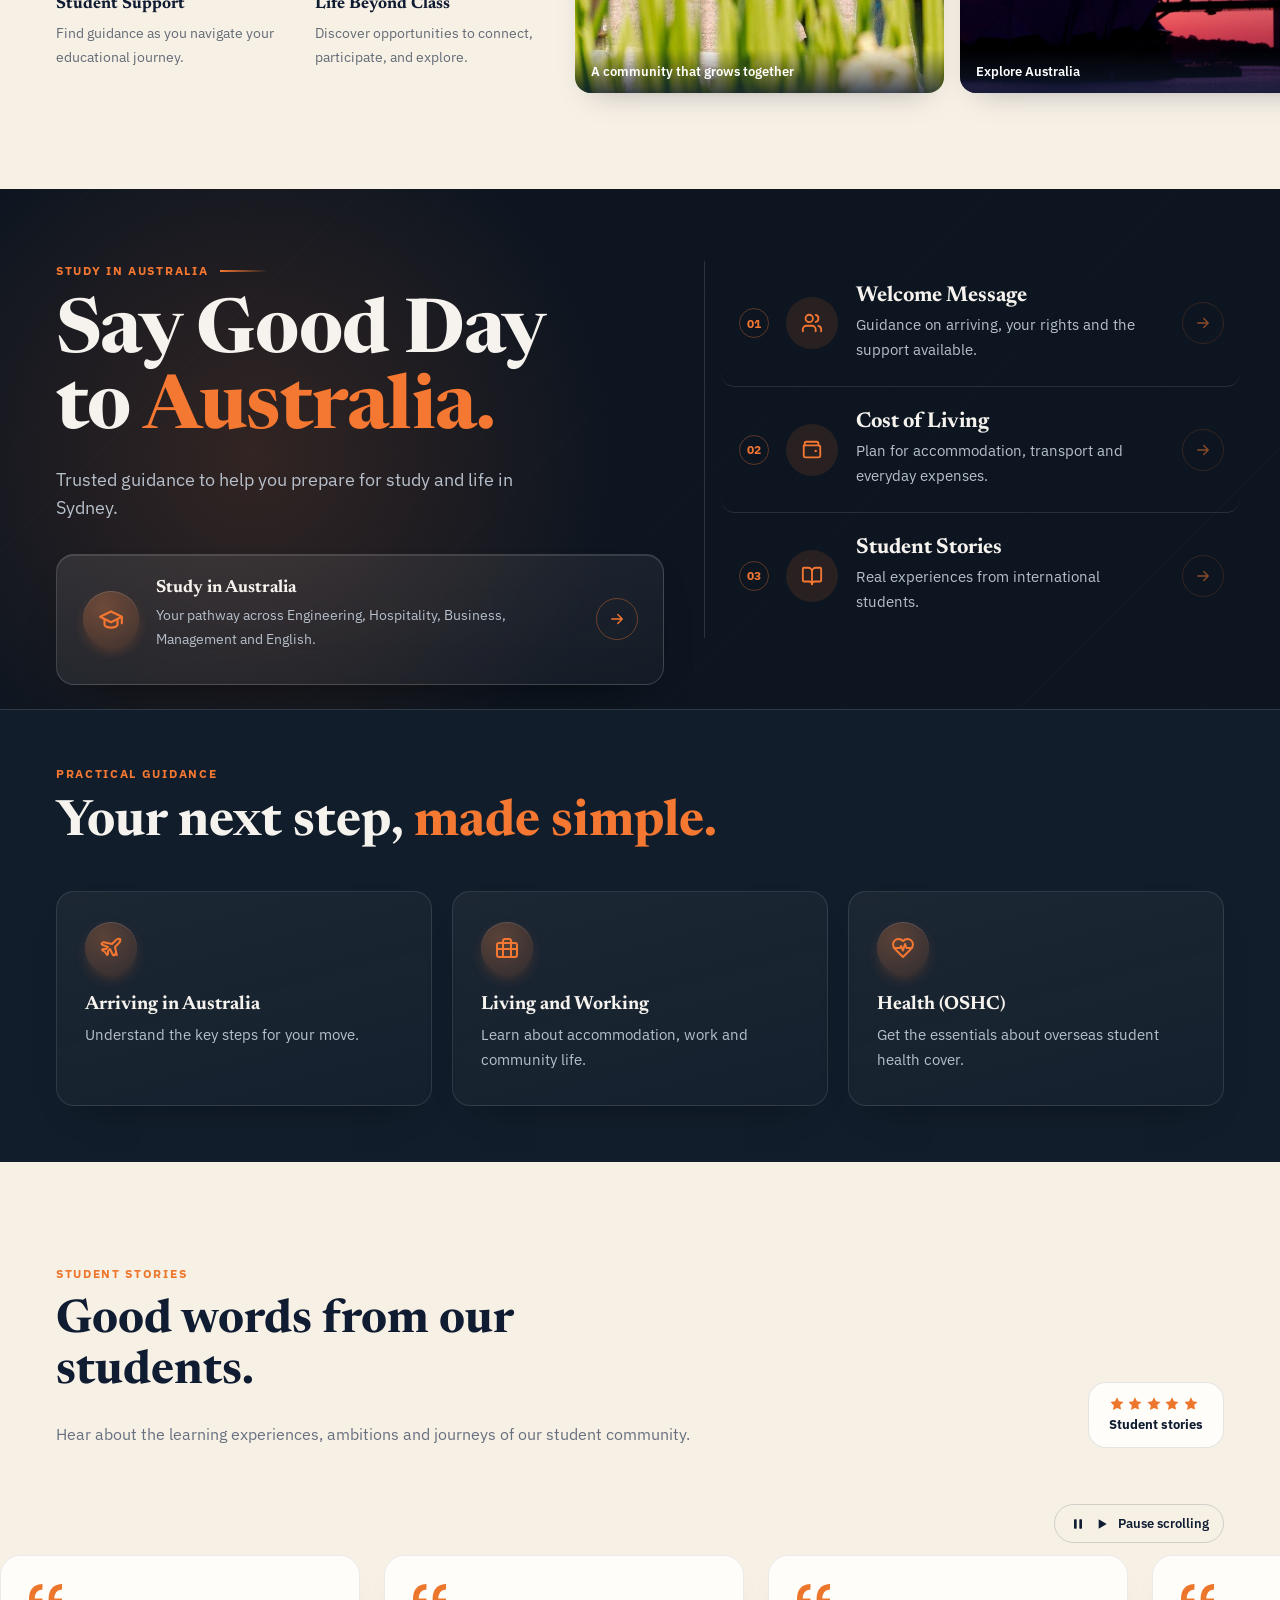
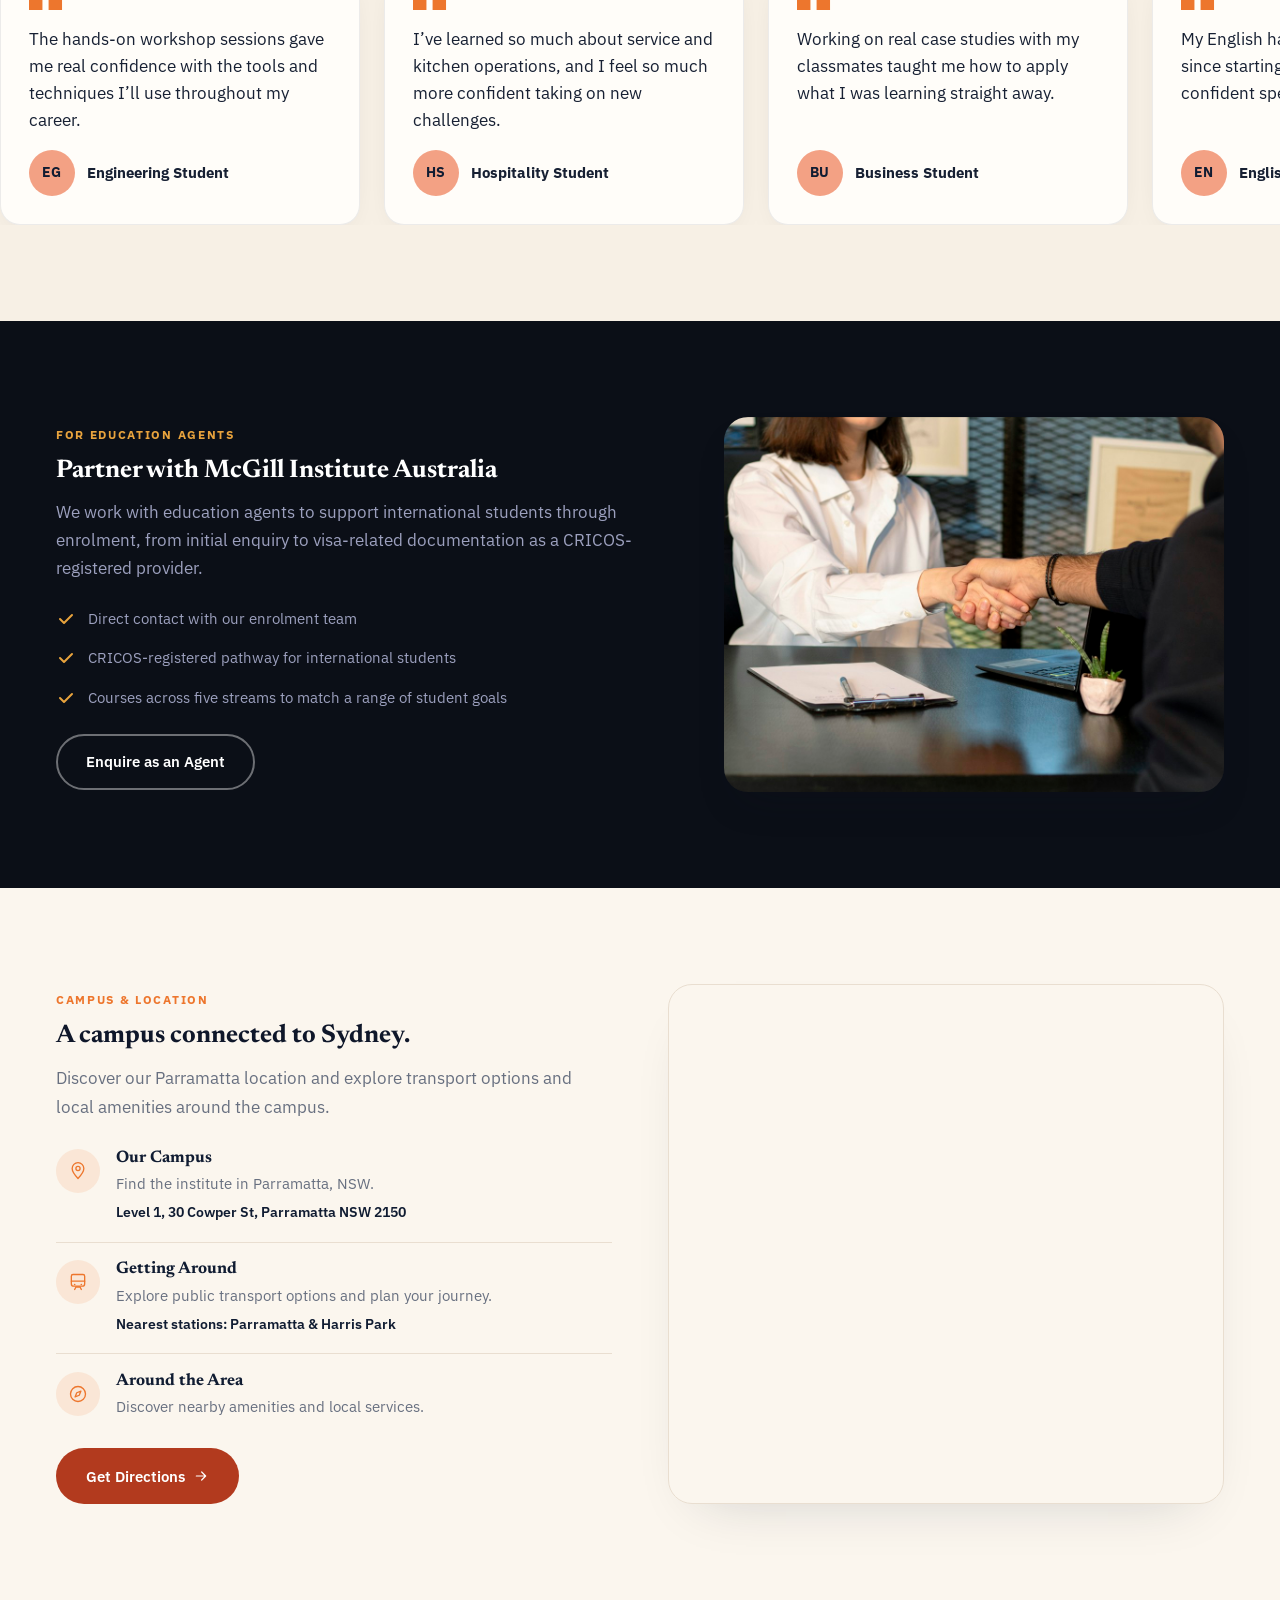
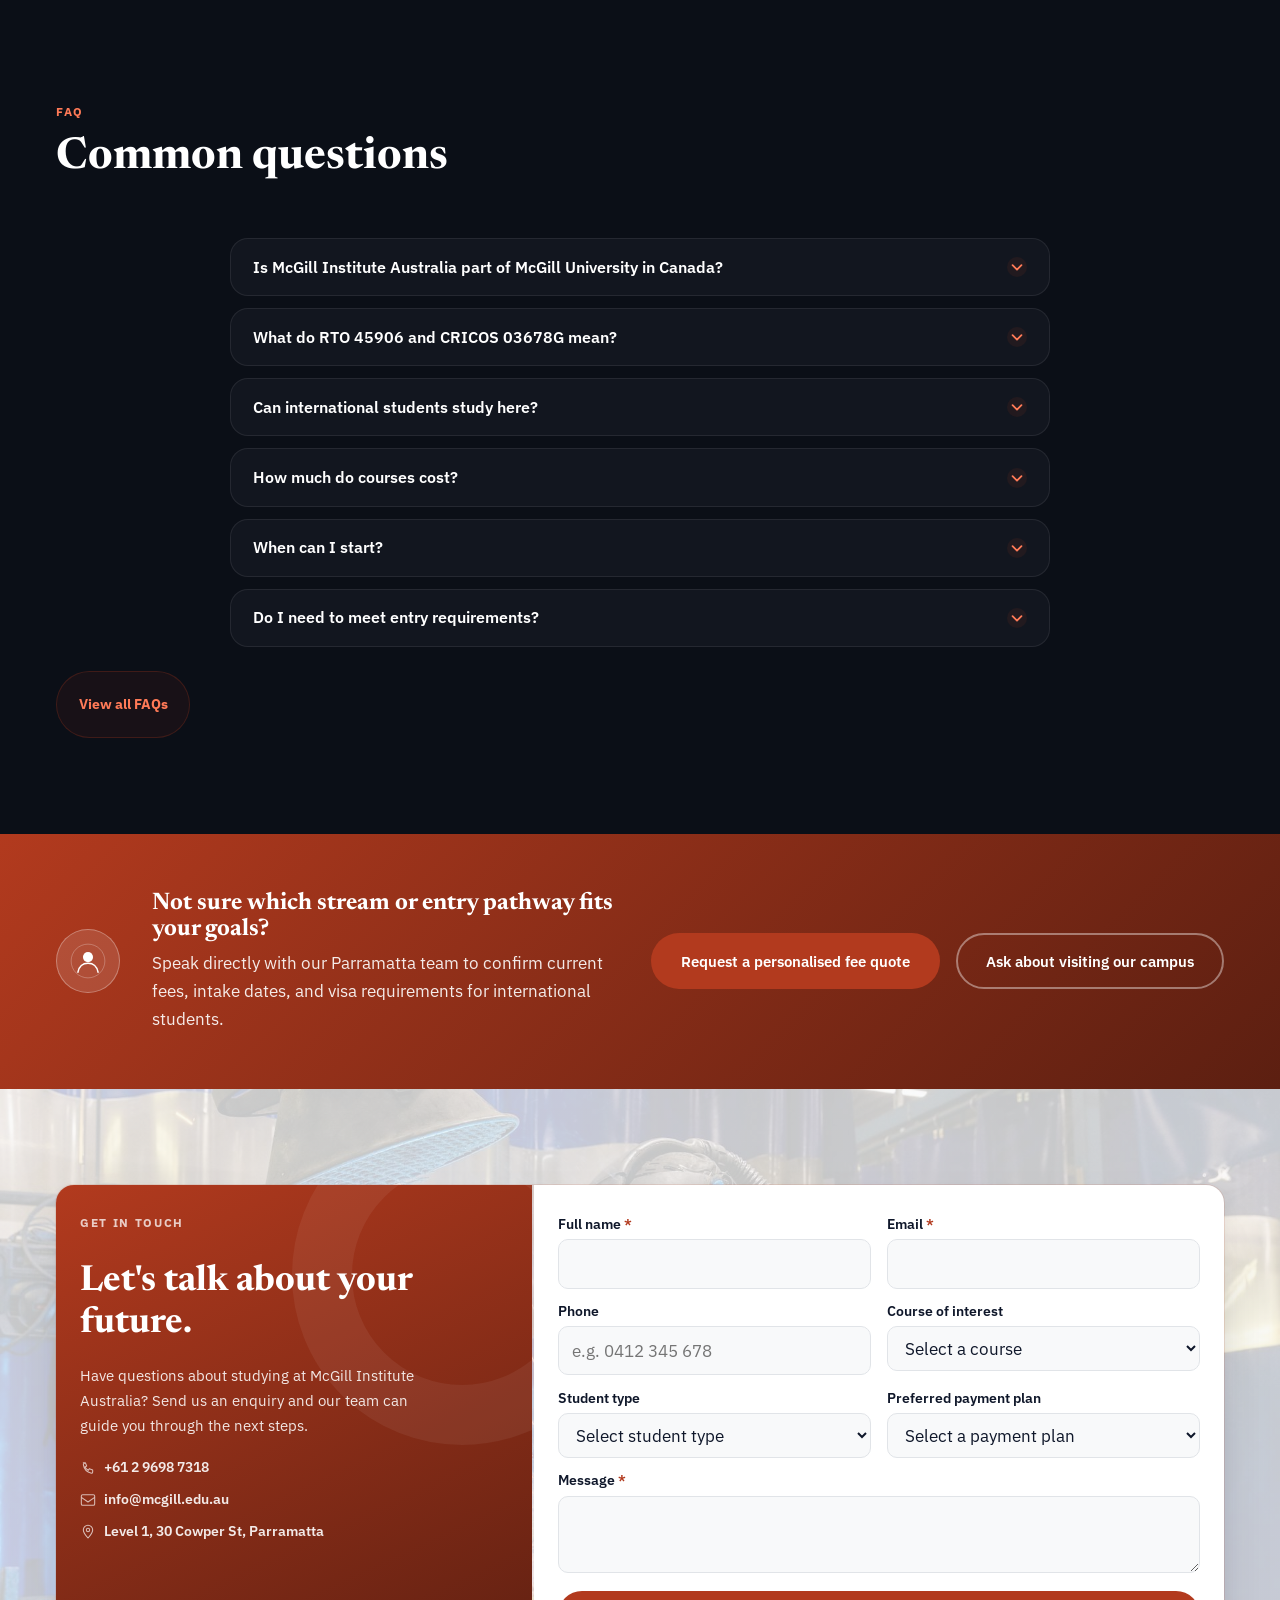
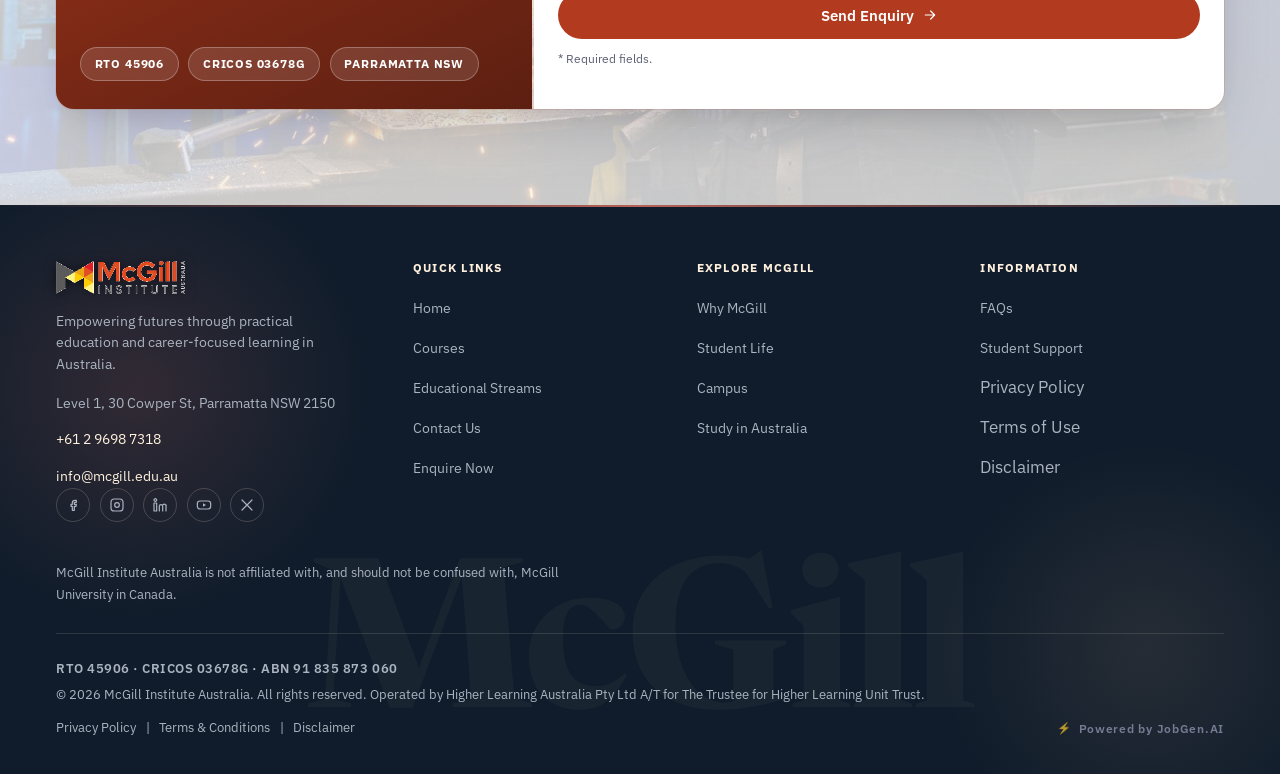
==== commit 80bc28fc: "Redesign footer: premium 4-column navy/cream/coral layout Structural inspiration from the brief's re" ====
--- a/index.html
+++ b/index.html
@@ -771,43 +771,70 @@
 </main>
 
 <footer class="site-footer">
-  <div class="container">
+  <div class="footer-glow footer-glow--coral" aria-hidden="true"></div>
+  <div class="footer-glow footer-glow--peach" aria-hidden="true"></div>
+  <span class="footer-wordmark" aria-hidden="true">McGill</span>
+  <div class="container footer-inner">
     <div class="footer-grid">
       <div class="footer-brand">
         <img src="photos/logo.png" alt="McGill Institute Australia" class="brand-logo">
-        <p>Accredited vocational training in Parramatta, NSW.</p>
+        <p>Empowering futures through practical education and career-focused learning in Australia.</p>
+        <ul class="footer-contact-list">
+          <li>Level 1, 30 Cowper St, Parramatta NSW 2150</li>
+          <li><a href="tel:+61296987318">+61 2 9698 7318</a></li>
+          <li><a href="mailto:info@mcgill.edu.au">info@mcgill.edu.au</a></li>
+        </ul>
+        <ul class="footer-social" aria-label="Social media (coming soon)">
+          <li><span class="footer-social-icon" title="Facebook — coming soon" aria-label="Facebook — coming soon"><svg width="16" height="16" viewBox="0 0 24 24" fill="none" stroke="currentColor" stroke-width="1.8" stroke-linecap="round" stroke-linejoin="round" aria-hidden="true"><path d="M15 8h2V5h-2a4 4 0 0 0-4 4v2H9v3h2v6h3v-6h2.5l.5-3H14V9a1 1 0 0 1 1-1z"/></svg></span></li>
+          <li><span class="footer-social-icon" title="Instagram — coming soon" aria-label="Instagram — coming soon"><svg width="16" height="16" viewBox="0 0 24 24" fill="none" stroke="currentColor" stroke-width="1.8" stroke-linecap="round" stroke-linejoin="round" aria-hidden="true"><rect x="3" y="3" width="18" height="18" rx="5"/><circle cx="12" cy="12" r="3.5"/><circle cx="17.2" cy="6.8" r="0.6" fill="currentColor" stroke="none"/></svg></span></li>
+          <li><span class="footer-social-icon" title="LinkedIn — coming soon" aria-label="LinkedIn — coming soon"><svg width="16" height="16" viewBox="0 0 24 24" fill="none" stroke="currentColor" stroke-width="1.8" stroke-linecap="round" stroke-linejoin="round" aria-hidden="true"><rect x="3" y="9" width="4" height="12"/><circle cx="5" cy="4.5" r="2"/><path d="M11 21v-7a2.5 2.5 0 0 1 5 0v7M16 12.5a2.5 2.5 0 0 1 5 2v6.5"/></svg></span></li>
+          <li><span class="footer-social-icon" title="YouTube — coming soon" aria-label="YouTube — coming soon"><svg width="16" height="16" viewBox="0 0 24 24" fill="none" stroke="currentColor" stroke-width="1.8" stroke-linecap="round" stroke-linejoin="round" aria-hidden="true"><rect x="2" y="6" width="20" height="12" rx="4"/><path d="M10.5 9.5l4.5 2.5-4.5 2.5z" fill="currentColor" stroke="none"/></svg></span></li>
+          <li><span class="footer-social-icon" title="X (Twitter) — coming soon" aria-label="X (Twitter) — coming soon"><svg width="16" height="16" viewBox="0 0 24 24" fill="none" stroke="currentColor" stroke-width="1.8" stroke-linecap="round" stroke-linejoin="round" aria-hidden="true"><path d="M4.5 4.5l15 15M19.5 4.5l-15 15"/></svg></span></li>
+        </ul>
       </div>
       <div>
-        <h4>Explore</h4>
+        <h4>Quick Links</h4>
         <ul>
-          <li><a href="#streams">Streams</a></li>
+          <li><a href="#top">Home</a></li>
           <li><a href="courses.html">Courses</a></li>
-          <li><a href="#agents">For Agents</a></li>
+          <li><a href="#streams">Educational Streams</a></li>
+          <li><a href="#enquiry">Contact Us</a></li>
+          <li><a href="#enquiry">Enquire Now</a></li>
+        </ul>
+      </div>
+      <div>
+        <h4>Explore McGill</h4>
+        <ul>
+          <li><a href="#why">Why McGill</a></li>
+          <li><a href="#student-experience">Student Life</a></li>
           <li><a href="#campus">Campus</a></li>
+          <li><a href="#settling-in">Study in Australia</a></li>
         </ul>
       </div>
       <div>
-        <h4>Legal</h4>
+        <h4>Information</h4>
         <ul>
+          <li><a href="#faq">FAQs</a></li>
+          <li><a href="#student-experience">Student Support</a></li>
           <li><button type="button" class="link-btn" data-legal="privacy">Privacy Policy</button></li>
           <li><button type="button" class="link-btn" data-legal="terms">Terms of Use</button></li>
           <li><button type="button" class="link-btn" data-legal="disclaimer">Disclaimer</button></li>
         </ul>
       </div>
-      <div class="footer-contact-card">
-        <h4>Contact</h4>
-        <ul>
-          <li>Level 1, 30 Cowper St</li>
-          <li>Parramatta NSW 2150</li>
-          <li><a href="tel:+61296987318">+61 2 9698 7318</a></li>
-          <li><a href="mailto:info@mcgill.edu.au">info@mcgill.edu.au</a></li>
-        </ul>
-      </div>
-    </div>
-    <p style="font-size:0.85rem; max-width:70ch;">McGill Institute Australia is not affiliated with, and should not be confused with, McGill University in Canada.</p>
+    </div>
+    <p class="footer-affiliation">McGill Institute Australia is not affiliated with, and should not be confused with, McGill University in Canada.</p>
     <div class="footer-bottom">
-      <span class="reg-codes">RTO 45906 &middot; CRICOS 03678G &middot; ABN 91 835 873 060</span>
-      <span>&copy; <span id="year"></span> McGill Institute Australia. Operated by Higher Learning Australia Pty Ltd A/T for The Trustee for Higher Learning Unit Trust.</span>
+      <div class="footer-bottom-left">
+        <span class="reg-codes">RTO 45906 &middot; CRICOS 03678G &middot; ABN 91 835 873 060</span>
+        <span>&copy; <span id="year"></span> McGill Institute Australia. All rights reserved. Operated by Higher Learning Australia Pty Ltd A/T for The Trustee for Higher Learning Unit Trust.</span>
+      </div>
+      <div class="footer-bottom-right">
+        <button type="button" class="link-btn" data-legal="privacy">Privacy Policy</button>
+        <span aria-hidden="true">|</span>
+        <button type="button" class="link-btn" data-legal="terms">Terms &amp; Conditions</button>
+        <span aria-hidden="true">|</span>
+        <button type="button" class="link-btn" data-legal="disclaimer">Disclaimer</button>
+      </div>
       <span class="powered-by">Powered by JobGen.AI</span>
     </div>
   </div>
--- a/styles.css
+++ b/styles.css
@@ -1128,21 +1128,74 @@
 .success-card a:hover { color: var(--coral-text); text-decoration: none; }
 
 /* ============ Footer ============ */
-footer.site-footer { background: var(--oled-deep); color: var(--muted-light); padding: var(--space-lg) 0 var(--space-md); border-top: 1px solid var(--oled-line); }
-.footer-grid { display: grid; gap: var(--space-md); grid-template-columns: repeat(auto-fit, minmax(200px, 1fr)); margin-bottom: var(--space-lg); }
-.footer-grid h4 { color: var(--white); font-family: var(--font-body); font-size: 0.85rem; text-transform: uppercase; letter-spacing: 0.08em; margin-bottom: 1rem; }
-.footer-grid ul { list-style: none; margin: 0; padding: 0; display: grid; gap: 0.6rem; }
-.footer-grid a { text-decoration: none; color: var(--muted-light); font-size: 0.9rem; }
-.footer-grid a:hover { color: var(--white); }
-.footer-contact-card {
-  background: rgba(255,255,255,0.05); border: 1px solid rgba(255,255,255,0.14);
-  border-radius: var(--radius-card); padding: 1.25rem 1.4rem;
-}
-.link-btn {
-  background: none; border: none; padding: 0; margin: 0; font: inherit; cursor: pointer;
-  text-decoration: none; color: var(--muted-light); font-size: 0.9rem; text-align: left;
-}
-.link-btn:hover { color: var(--white); }
+/* ============ Footer (index.html + courses.html) ============
+   Own scoped literal palette per this brief's exact hex table -- deep midnight navy /
+   warm cream / coral-orange / muted grey -- same "brief gave exact values, use as given"
+   reasoning as the Settling-in/Practical Guidance and Pathway Explorer sections above,
+   rather than forcing it onto --oled-deep (plain near-black, not navy). */
+:root {
+  --footer-navy: #101C2B;
+  --footer-cream: #FFF1DD;
+  --footer-coral: #FF806B;
+  --footer-muted: #AAB4C0;
+}
+footer.site-footer {
+  position: relative; overflow: hidden; background: var(--footer-navy); color: var(--footer-muted);
+  padding: 3.5rem 0 0; border-top: none;
+}
+/* Subtle coral gradient hairline (was a flat 1px solid line). */
+footer.site-footer::before {
+  content: ""; position: absolute; top: 0; left: 0; right: 0; height: 2px;
+  background: linear-gradient(90deg, transparent, var(--footer-coral), transparent);
+  opacity: 0.7;
+}
+/* Two slow-breathing glows (reuses the same pw-glow-breathe keyframe as the Pathway
+   Explorer section for consistency) -- the "subtle animated gradient glow" this brief asked
+   for, kept faint and non-distracting. */
+.footer-glow { position: absolute; border-radius: 50%; pointer-events: none; z-index: 0; }
+.footer-glow--coral {
+  top: -10%; left: -8%; width: 480px; height: 480px; max-width: 55vw;
+  background: radial-gradient(circle at 50% 50%, rgba(255,128,107,0.14), rgba(255,128,107,0) 68%);
+  animation: pw-glow-breathe 10s ease-in-out infinite;
+}
+.footer-glow--peach {
+  bottom: -15%; right: -6%; width: 420px; height: 420px; max-width: 50vw;
+  background: radial-gradient(circle at 50% 50%, rgba(231,189,142,0.1), rgba(231,189,142,0) 70%);
+  animation: pw-glow-breathe 12s ease-in-out infinite reverse; animation-delay: -5s;
+}
+@media (prefers-reduced-motion: reduce) { .footer-glow { animation: none; } }
+/* Oversized, low-opacity wordmark as a decorative brand mark near the bottom -- purely
+   typographic, clipped by the footer's own overflow:hidden so it never affects layout or
+   scroll width at any viewport. */
+.footer-wordmark {
+  position: absolute; left: 50%; bottom: -3.5rem; transform: translateX(-50%);
+  font-family: var(--font-display); font-weight: 700; font-size: clamp(5rem, 18vw, 13rem);
+  color: var(--footer-cream); opacity: 0.035; white-space: nowrap; pointer-events: none; z-index: 0;
+  letter-spacing: -0.02em;
+}
+.footer-inner { position: relative; z-index: 1; }
+
+.footer-grid { display: grid; gap: 2.5rem; grid-template-columns: 1.3fr 1fr 1fr 1fr; margin-bottom: 2.5rem; }
+.footer-grid h4 {
+  color: var(--footer-cream); font-family: var(--font-body); font-size: 0.78rem;
+  text-transform: uppercase; letter-spacing: 0.1em; margin-bottom: 1.1rem;
+}
+.footer-grid ul { list-style: none; margin: 0; padding: 0; display: grid; gap: 0.75rem; }
+/* Coral hover + an underline that grows from the left on hover/focus, rather than a plain
+   color swap -- the "smooth animated underline on hover" this brief asked for. */
+.footer-grid a, .link-btn {
+  position: relative; display: inline-block; text-decoration: none; color: var(--footer-muted);
+  font-size: 0.9rem; transition: color 0.2s ease;
+}
+.footer-grid a::after, .link-btn::after {
+  content: ""; position: absolute; left: 0; right: 0; bottom: -2px; height: 1px;
+  background: var(--footer-coral); transform: scaleX(0); transform-origin: left;
+  transition: transform 0.25s ease;
+}
+.footer-grid a:hover, .footer-grid a:focus-visible, .link-btn:hover, .link-btn:focus-visible { color: var(--footer-cream); }
+.footer-grid a:hover::after, .footer-grid a:focus-visible::after, .link-btn:hover::after, .link-btn:focus-visible::after { transform: scaleX(1); }
+.link-btn { background: none; border: none; padding: 0; margin: 0; font: inherit; cursor: pointer; text-align: left; }
+
 .draft-banner {
   background: color-mix(in srgb, var(--coral) 10%, transparent); border: 1px solid var(--coral);
   color: var(--coral-text); font-size: 0.82rem; font-weight: 600; padding: 0.75rem 1rem;
@@ -1152,16 +1205,53 @@
 .legal-body h4:first-child { margin-top: 0; }
 .legal-body p, .legal-body li { font-size: 0.92rem; color: var(--text-muted); }
 .legal-body ul { padding-left: 1.2rem; }
-.footer-brand .brand-logo { margin-bottom: 0.9rem; }
-.footer-brand p { color: var(--muted-light); font-size: 0.88rem; }
-.footer-bottom { border-top: 1px solid var(--oled-line); padding-top: 1.5rem; display: flex; flex-wrap: wrap; gap: 1rem; justify-content: space-between; font-size: 0.8rem; color: var(--muted-light); }
-.footer-bottom .reg-codes { font-family: var(--font-mono); font-weight: 600; letter-spacing: 0.04em; font-variant-numeric: tabular-nums; }
-/* The long copyright/trust sentence between reg-codes and this span forces a wrap at
-   many widths; when JobGen.AI lands alone on its own row, space-between (with nothing
-   else on that row to distribute against) places a single item at the row's start --
-   i.e. the left -- not the right as intended. margin-left:auto keeps it pinned to the
-   right regardless of which row it ends up on. */
+
+.footer-brand .brand-logo { margin-bottom: 1rem; }
+.footer-brand p { color: var(--footer-muted); font-size: 0.88rem; line-height: 1.5; max-width: 34ch; margin-bottom: 1.1rem; }
+.footer-contact-list { list-style: none; margin: 0 0 1.25rem; padding: 0; display: grid; gap: 0.5rem; font-size: 0.88rem; }
+.footer-contact-list li:first-child { color: var(--footer-muted); }
+.footer-contact-list a { color: var(--footer-cream); text-decoration: none; transition: color 0.2s ease; }
+.footer-contact-list a:hover, .footer-contact-list a:focus-visible { color: var(--footer-coral); }
+/* Social row: minimal rounded buttons, inert (no verified McGill social URLs exist yet --
+   see index.html/courses.html comments) rather than linked to placeholder/unrelated
+   accounts. Coral tint on hover previews the eventual active state. */
+/* .footer-brand .footer-social (not just .footer-social) so this beats the generic
+   `.footer-grid ul { display: grid }` rule above on specificity, not source order --
+   that rule was otherwise stacking these vertically instead of in a row. */
+.footer-brand .footer-social { list-style: none; margin: 0; padding: 0; display: flex; gap: 0.6rem; }
+.footer-social-icon {
+  display: flex; align-items: center; justify-content: center; width: 34px; height: 34px;
+  border-radius: 50%; border: 1px solid rgba(255,241,221,0.18); color: var(--footer-muted);
+  cursor: default; transition: border-color 0.2s ease, color 0.2s ease, background 0.2s ease;
+}
+.footer-social-icon:hover { border-color: var(--footer-coral); color: var(--footer-coral); background: rgba(255,128,107,0.08); }
+
+.footer-affiliation { font-size: 0.82rem; color: var(--footer-muted); max-width: 70ch; margin: 0 0 1.75rem; }
+.footer-bottom {
+  position: relative; border-top: 1px solid rgba(255,241,221,0.12); padding: 1.5rem 0 2.25rem;
+  display: flex; flex-wrap: wrap; align-items: baseline; gap: 0.75rem 1.5rem; font-size: 0.8rem; color: var(--footer-muted);
+}
+.footer-bottom-left { display: flex; flex-direction: column; gap: 0.3rem; }
+.footer-bottom .reg-codes { font-family: var(--font-mono); font-weight: 600; letter-spacing: 0.04em; font-variant-numeric: tabular-nums; color: var(--footer-muted); }
+.footer-bottom-right { display: flex; align-items: center; gap: 0.6rem; white-space: nowrap; }
+.footer-bottom-right .link-btn { font-size: 0.8rem; color: var(--footer-muted); }
+.footer-bottom-right .link-btn:hover { color: var(--footer-cream); }
+/* The long copyright/trust sentence can force a wrap at many widths; when JobGen.AI lands
+   alone on its own row, space-between (with nothing else on that row to distribute against)
+   places a single item at the row's start -- i.e. the left -- not the right as intended.
+   margin-left:auto keeps it pinned to the right regardless of which row it ends up on. */
 .powered-by { margin-left: auto; }
+
+@media (max-width: 1024px) {
+  .footer-grid { grid-template-columns: 1fr 1fr; }
+  .footer-brand { grid-column: 1 / -1; }
+}
+@media (max-width: 640px) {
+  .footer-grid { grid-template-columns: 1fr; gap: 2rem; }
+  .footer-social { justify-content: flex-start; }
+  .footer-bottom { flex-direction: column; align-items: flex-start; }
+  .footer-wordmark { bottom: -2rem; }
+}
 
 .visually-hidden { position: absolute; width: 1px; height: 1px; padding: 0; margin: -1px; overflow: hidden; clip: rect(0,0,0,0); white-space: nowrap; border: 0; }
 
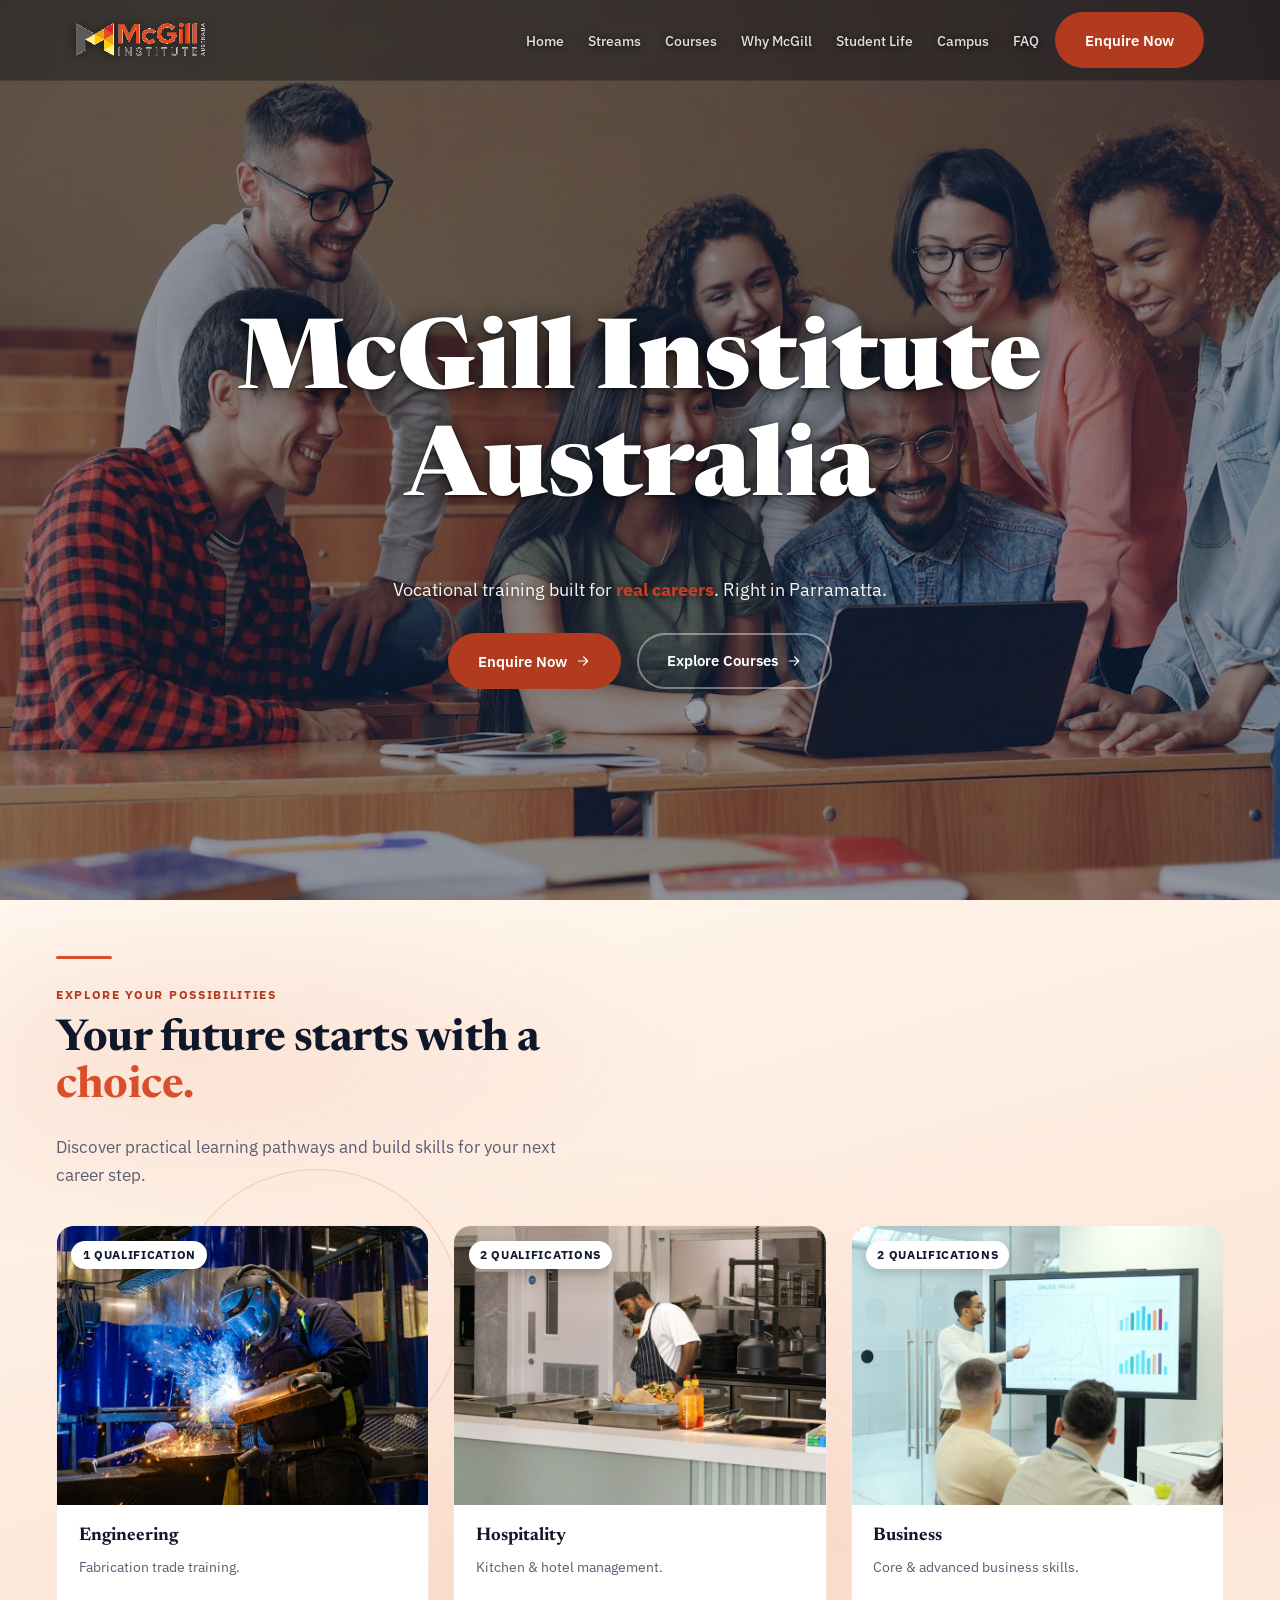
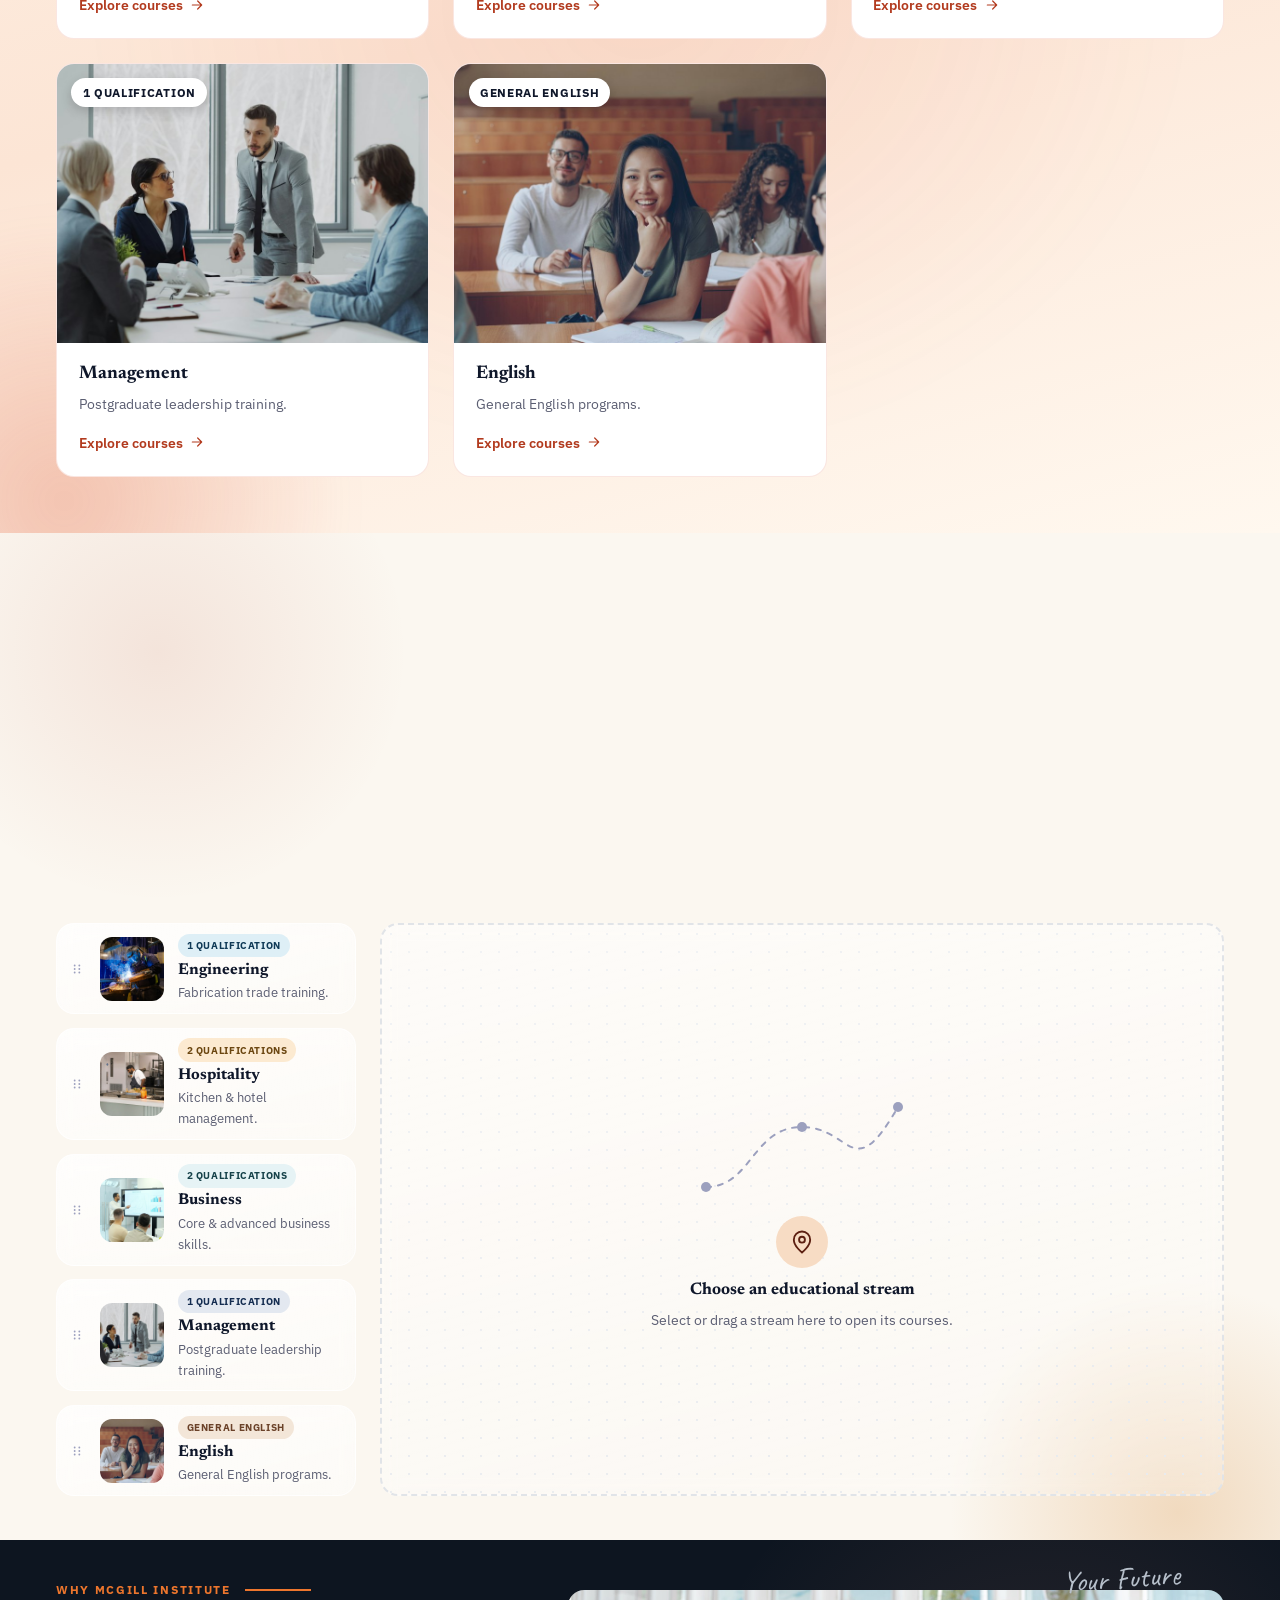
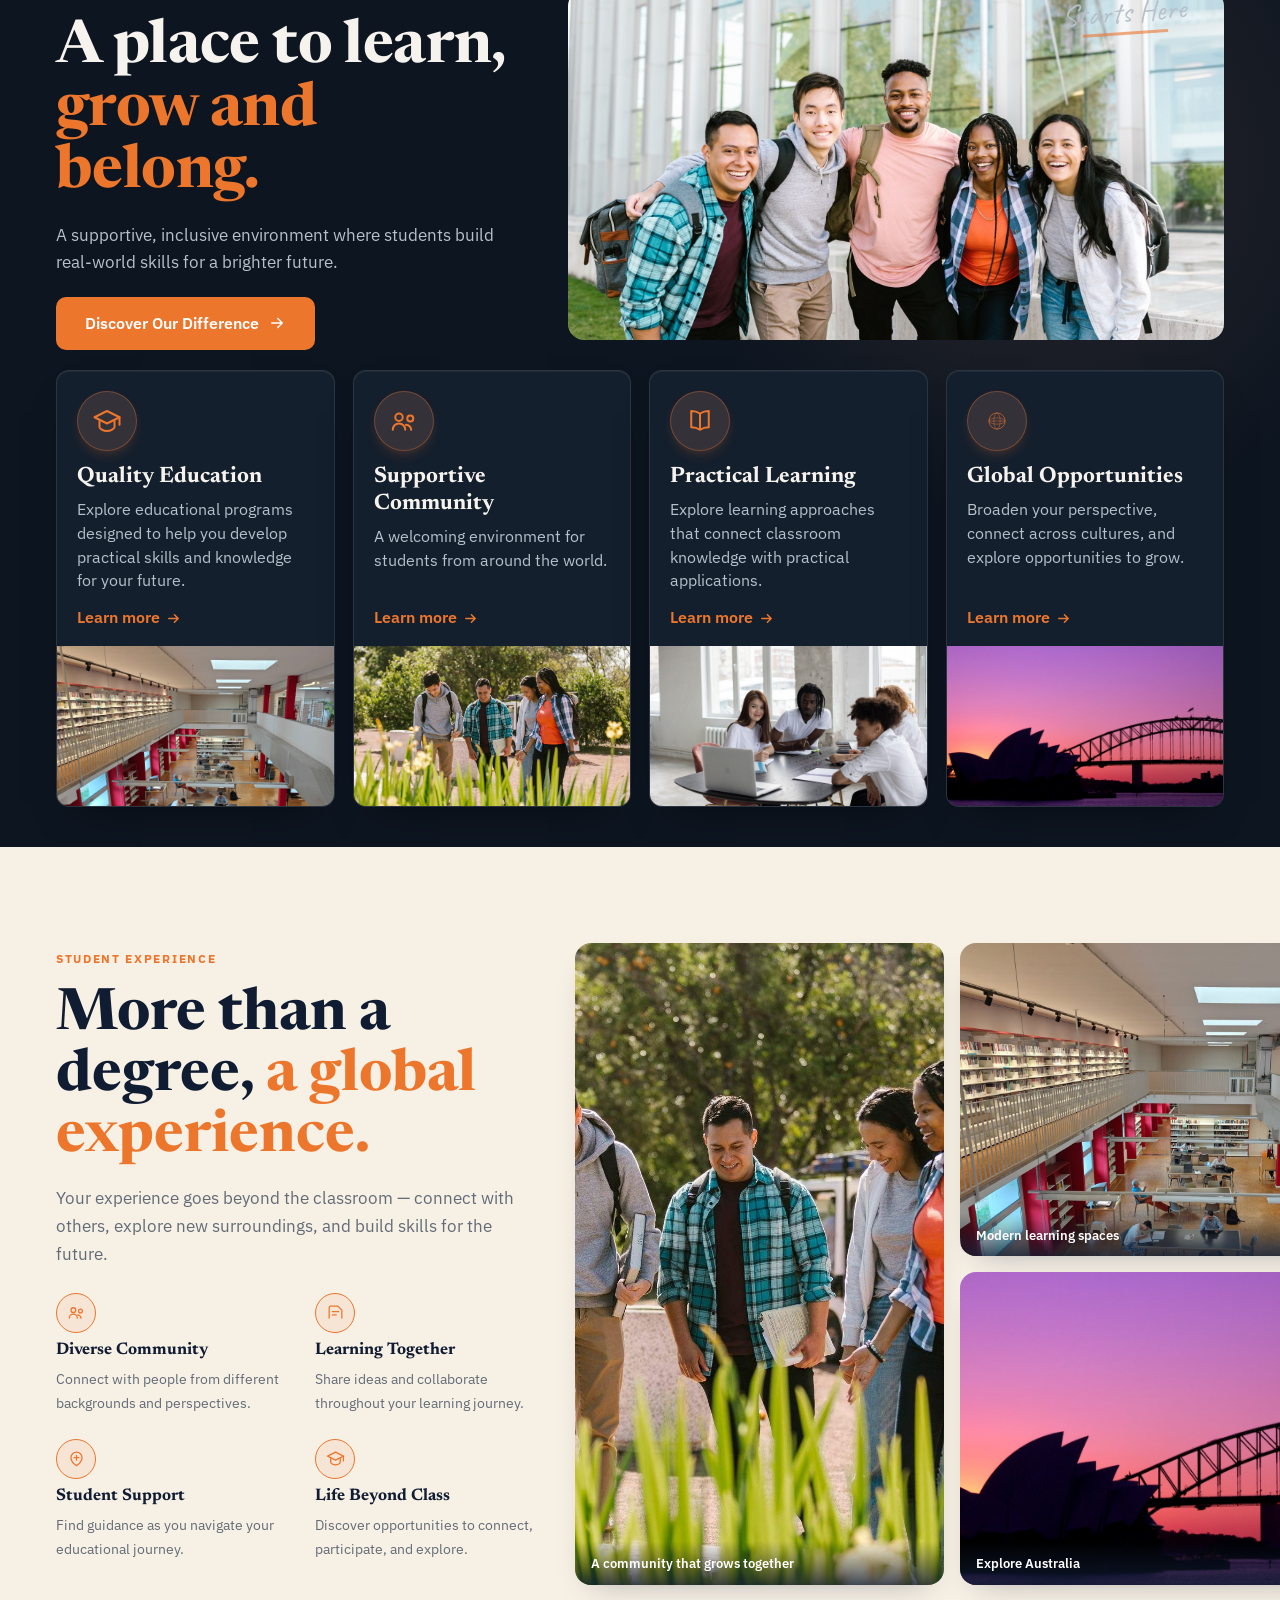
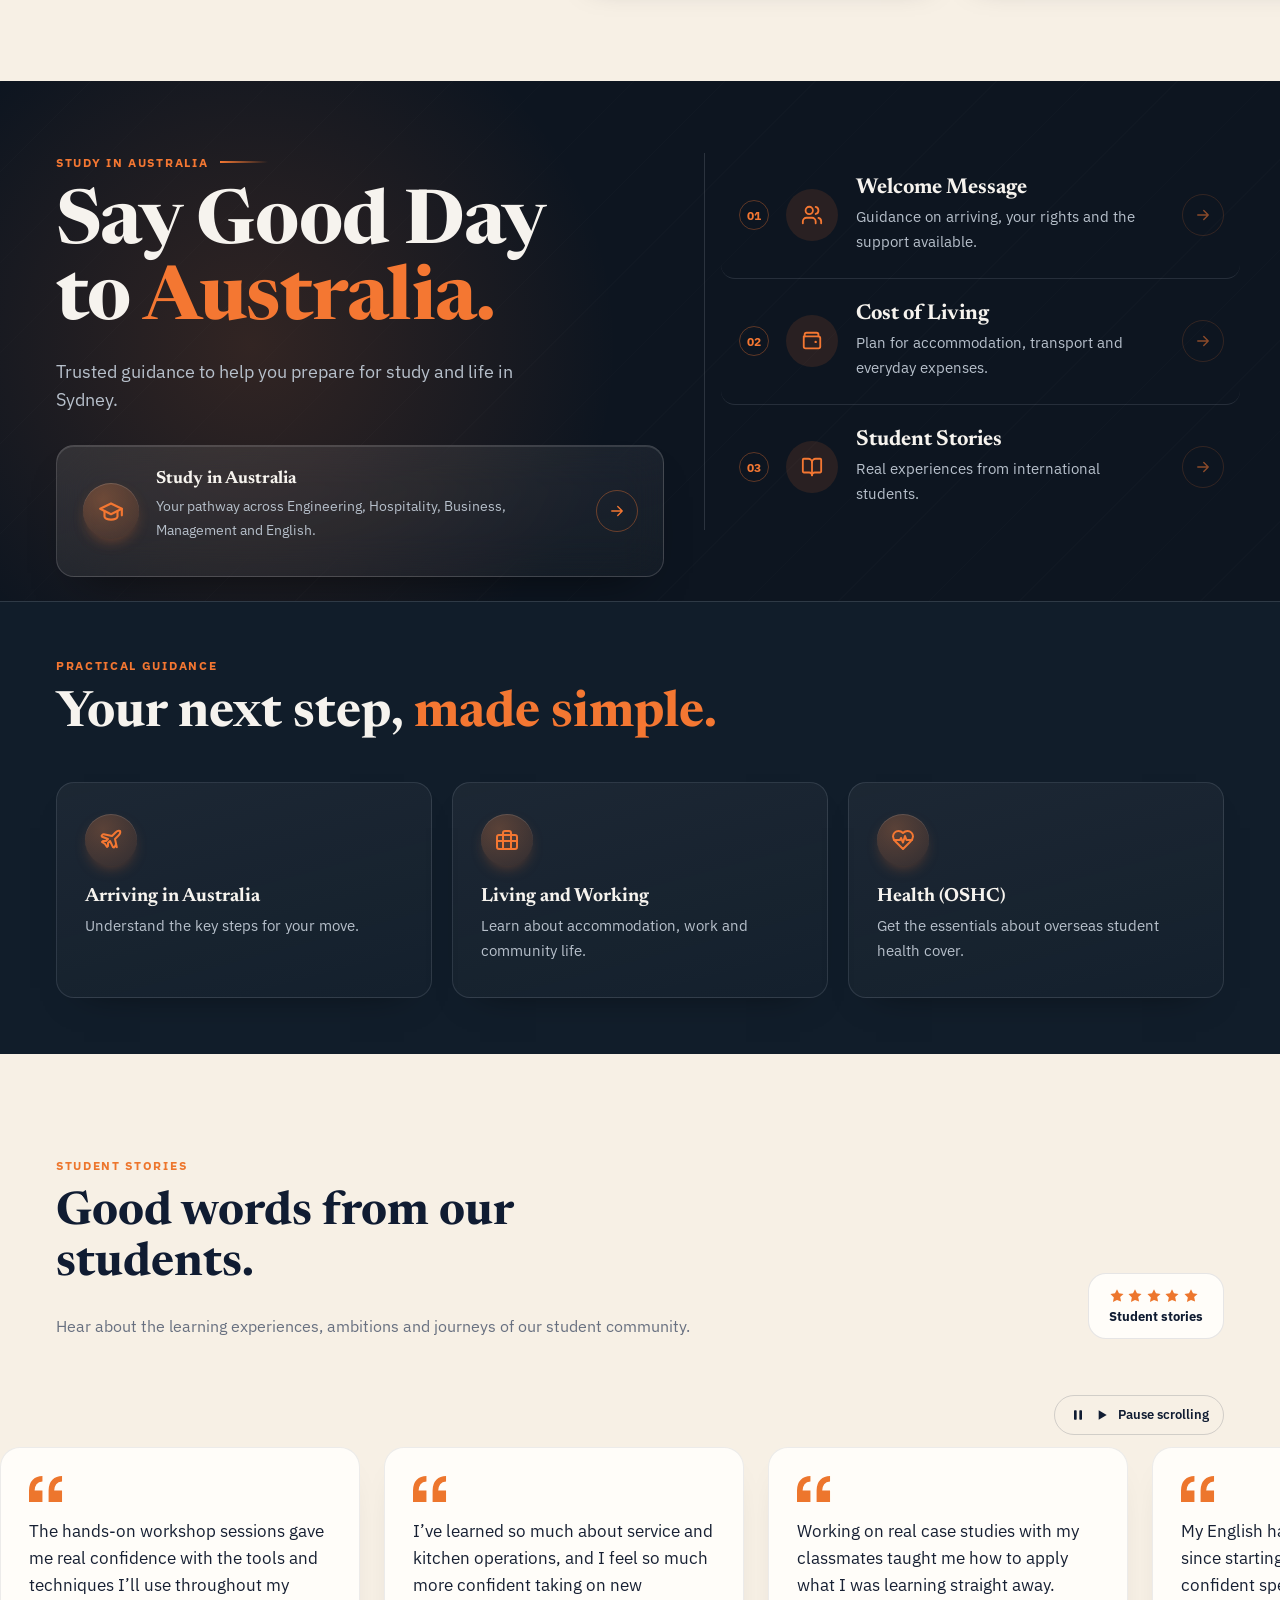
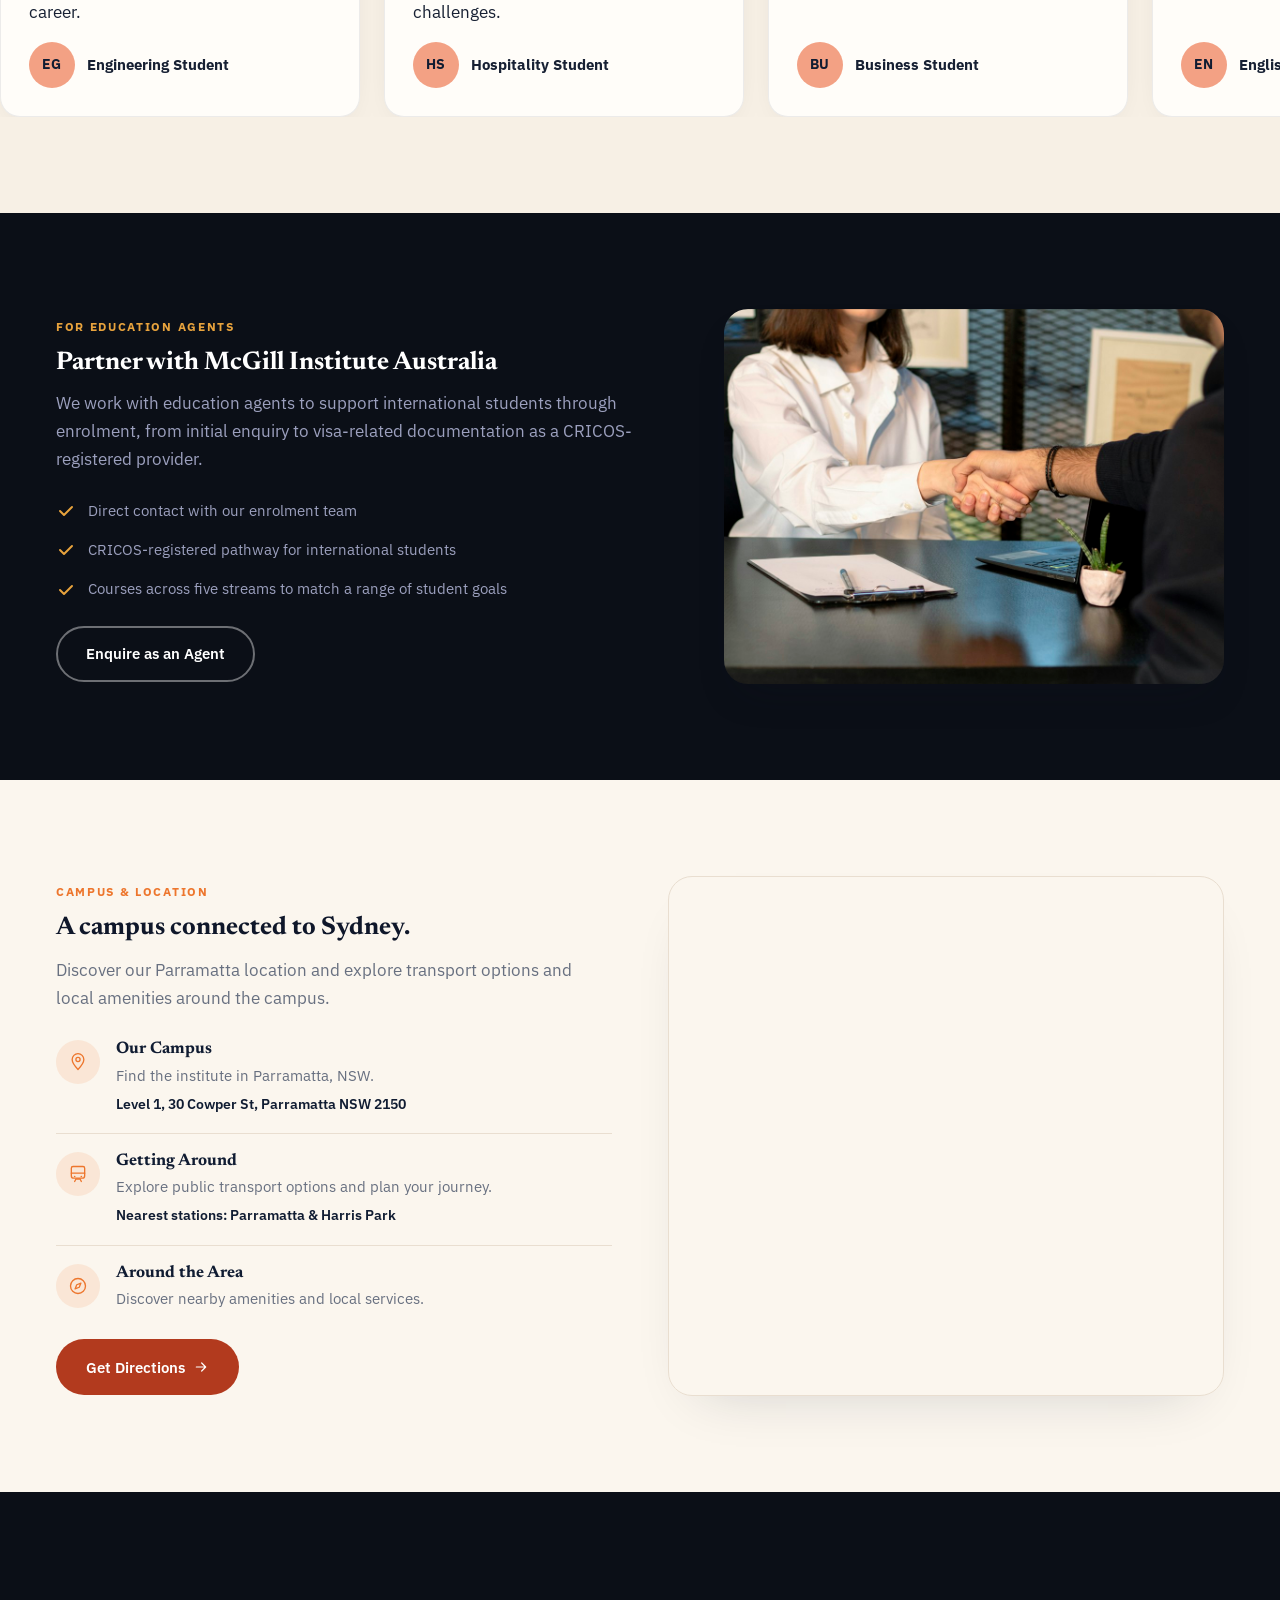
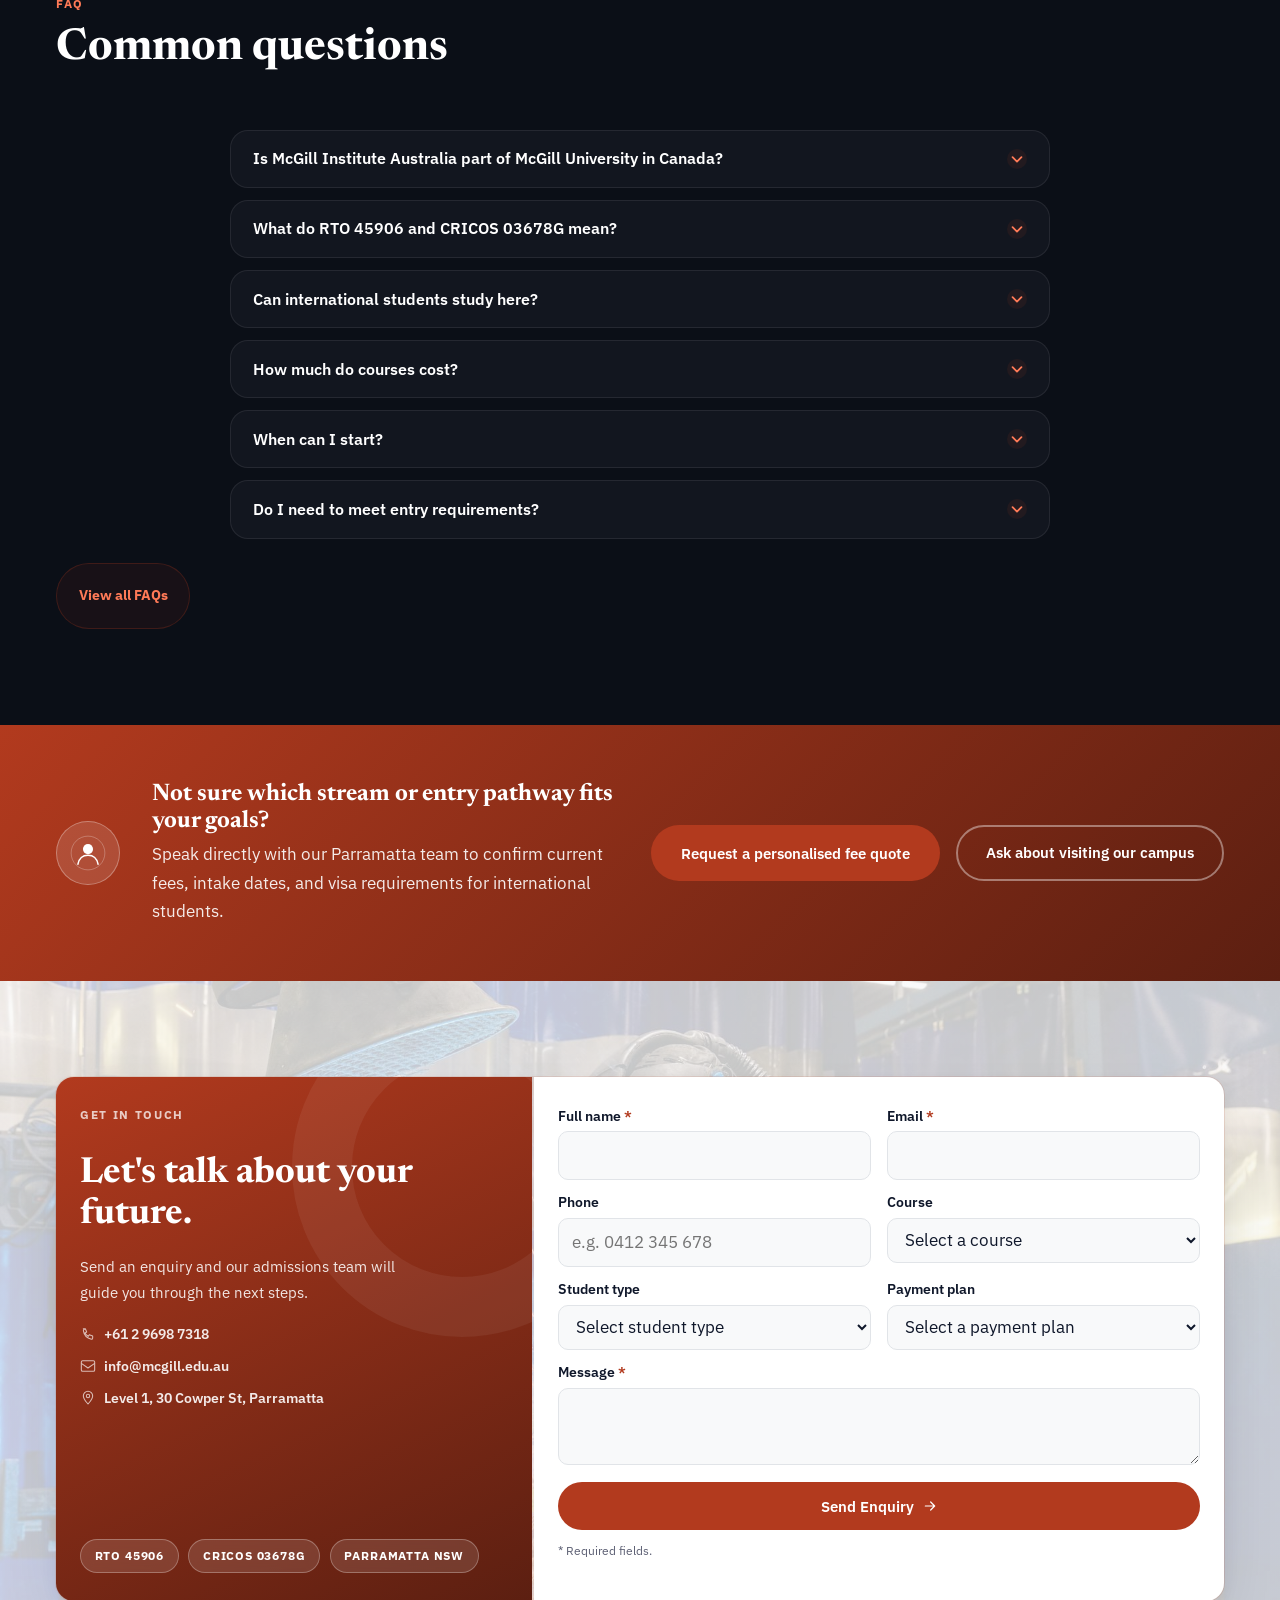
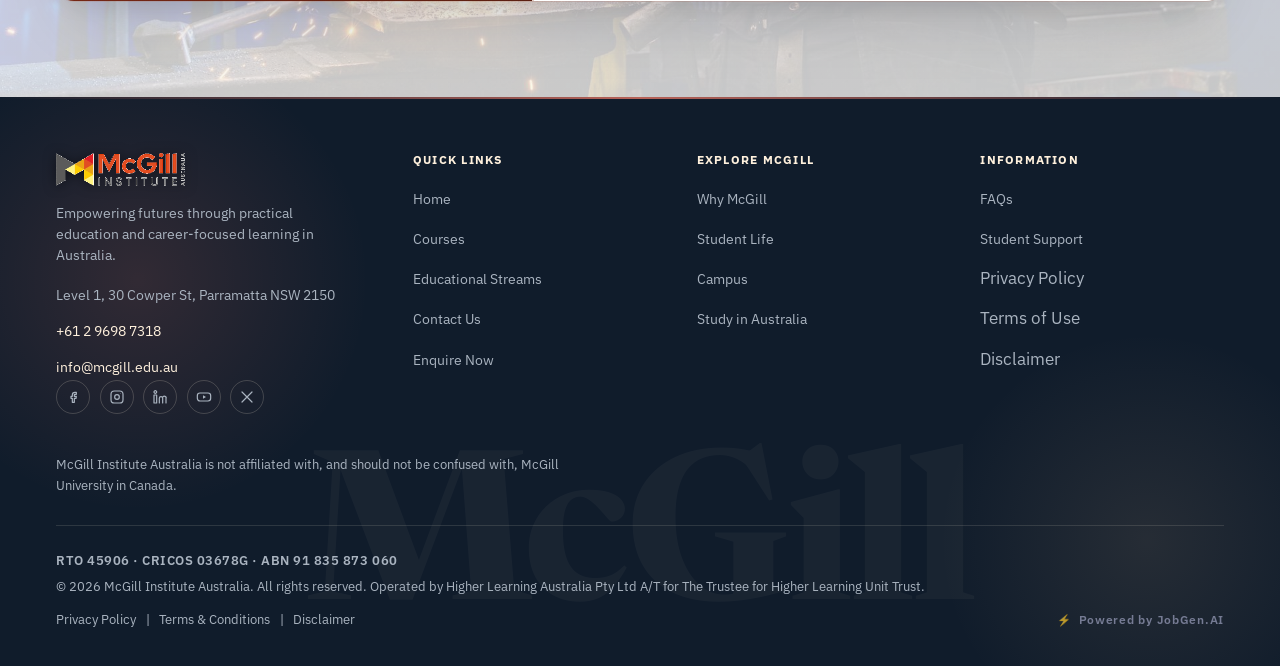
==== commit d033a5f1: "Content audit: trim duplicate/wordy copy, especially Enquiry section Scoped to genuine duplication f" ====
--- a/index.html
+++ b/index.html
@@ -259,7 +259,7 @@
           <span class="why-eyebrow-line" aria-hidden="true"></span>
         </div>
         <h2 id="why-heading">A place to learn,<br><em>grow and belong.</em></h2>
-        <p>At McGill Institute Australia, we are committed to providing a supportive and inclusive learning environment where students from all over the world can build skills, gain real-world knowledge and create a brighter future.</p>
+        <p>A supportive, inclusive environment where students build real-world skills for a brighter future.</p>
         <a href="#faq-rto" class="why-cta">
           Discover Our Difference
           <svg width="18" height="18" viewBox="0 0 24 24" fill="none" aria-hidden="true"><path d="M5 12h14M13 6l6 6-6 6" stroke="currentColor" stroke-width="1.8" stroke-linecap="round" stroke-linejoin="round"/></svg>
@@ -291,7 +291,7 @@
           <svg viewBox="0 0 24 24" fill="none"><circle cx="8" cy="9" r="3" stroke="currentColor" stroke-width="1.6"/><circle cx="17" cy="10" r="2.4" stroke="currentColor" stroke-width="1.6"/><path d="M3 19c0-2.8 2.2-5 5-5s5 2.2 5 5" stroke="currentColor" stroke-width="1.6" stroke-linecap="round"/><path d="M13.5 15c2.4.3 4 2 4.3 4" stroke="currentColor" stroke-width="1.6" stroke-linecap="round"/></svg>
         </span>
         <h3>Supportive Community</h3>
-        <p>Connect with people from different backgrounds in a welcoming and inclusive learning environment.</p>
+        <p>A welcoming environment for students from around the world.</p>
         <a href="#student-experience" class="why-feature-link">Learn more<svg width="15" height="15" viewBox="0 0 16 16" fill="none" aria-hidden="true"><path d="M3 8h10M9 4l4 4-4 4" stroke="currentColor" stroke-width="1.6" stroke-linecap="round" stroke-linejoin="round"/></svg></a>
         <div class="why-feature-photo">
           <img src="photos/student-experience-community.jpg" alt="Diverse students interacting together in a relaxed campus setting" width="1800" height="1199" loading="lazy">
@@ -331,7 +331,7 @@
       <div class="student-experience-copy reveal">
         <span class="section-eyebrow">Student Experience</span>
         <h2 id="student-experience-heading">More than a degree, <em>a global experience.</em></h2>
-        <p>At McGill Institute Australia, your experience goes beyond the classroom. Discover opportunities to learn, connect with others, explore new surroundings, and build skills for your future.</p>
+        <p>Your experience goes beyond the classroom &mdash; connect with others, explore new surroundings, and build skills for the future.</p>
 
         <div class="student-experience-features">
           <div class="student-experience-feature">
@@ -663,7 +663,7 @@
         <div class="enquiry-info">
           <span class="section-eyebrow">Get in Touch</span>
           <h2>Let's talk about your future.</h2>
-          <p>Have questions about studying at McGill Institute Australia? Send us an enquiry and our team can guide you through the next steps.</p>
+          <p>Send an enquiry and our admissions team will guide you through the next steps.</p>
 
           <div class="enquiry-info-contacts">
             <a href="tel:+61296987318">
@@ -710,7 +710,7 @@
                 <span class="field-error" id="err-phone" role="alert"></span>
               </div>
               <div class="form-row">
-                <label for="f-course">Course of interest</label>
+                <label for="f-course">Course</label>
                 <select id="f-course" name="course">
                   <option value="">Select a course</option>
                   <option>Certificate III in Engineering (Fabrication Trade)</option>
@@ -731,7 +731,7 @@
                 </select>
               </div>
               <div class="form-row">
-                <label for="f-payment-plan">Preferred payment plan</label>
+                <label for="f-payment-plan">Payment plan</label>
                 <select id="f-payment-plan" name="paymentPlan">
                   <option value="">Select a payment plan</option>
                   <option>Pay upfront</option>
@@ -760,7 +760,7 @@
               <svg width="28" height="28" viewBox="0 0 24 24" fill="none"><path d="M4 12l5 5 11-11" stroke="#fff" stroke-width="2.5" stroke-linecap="round" stroke-linejoin="round"/></svg>
             </div>
             <h3 style="margin-bottom:0.5rem;">Your enquiry is ready</h3>
-            <p style="margin-bottom:0;">To make sure it reaches us right away, please call <a href="tel:+61296987318">+61 2 9698 7318</a> or email <a href="mailto:info@mcgill.edu.au">info@mcgill.edu.au</a> with these details — our admissions team checks both directly every day.</p>
+            <p style="margin-bottom:0;">To make sure it reaches us right away, please call <a href="tel:+61296987318">+61 2 9698 7318</a> or email <a href="mailto:info@mcgill.edu.au">info@mcgill.edu.au</a> with these details.</p>
           </div>
         </div>
 
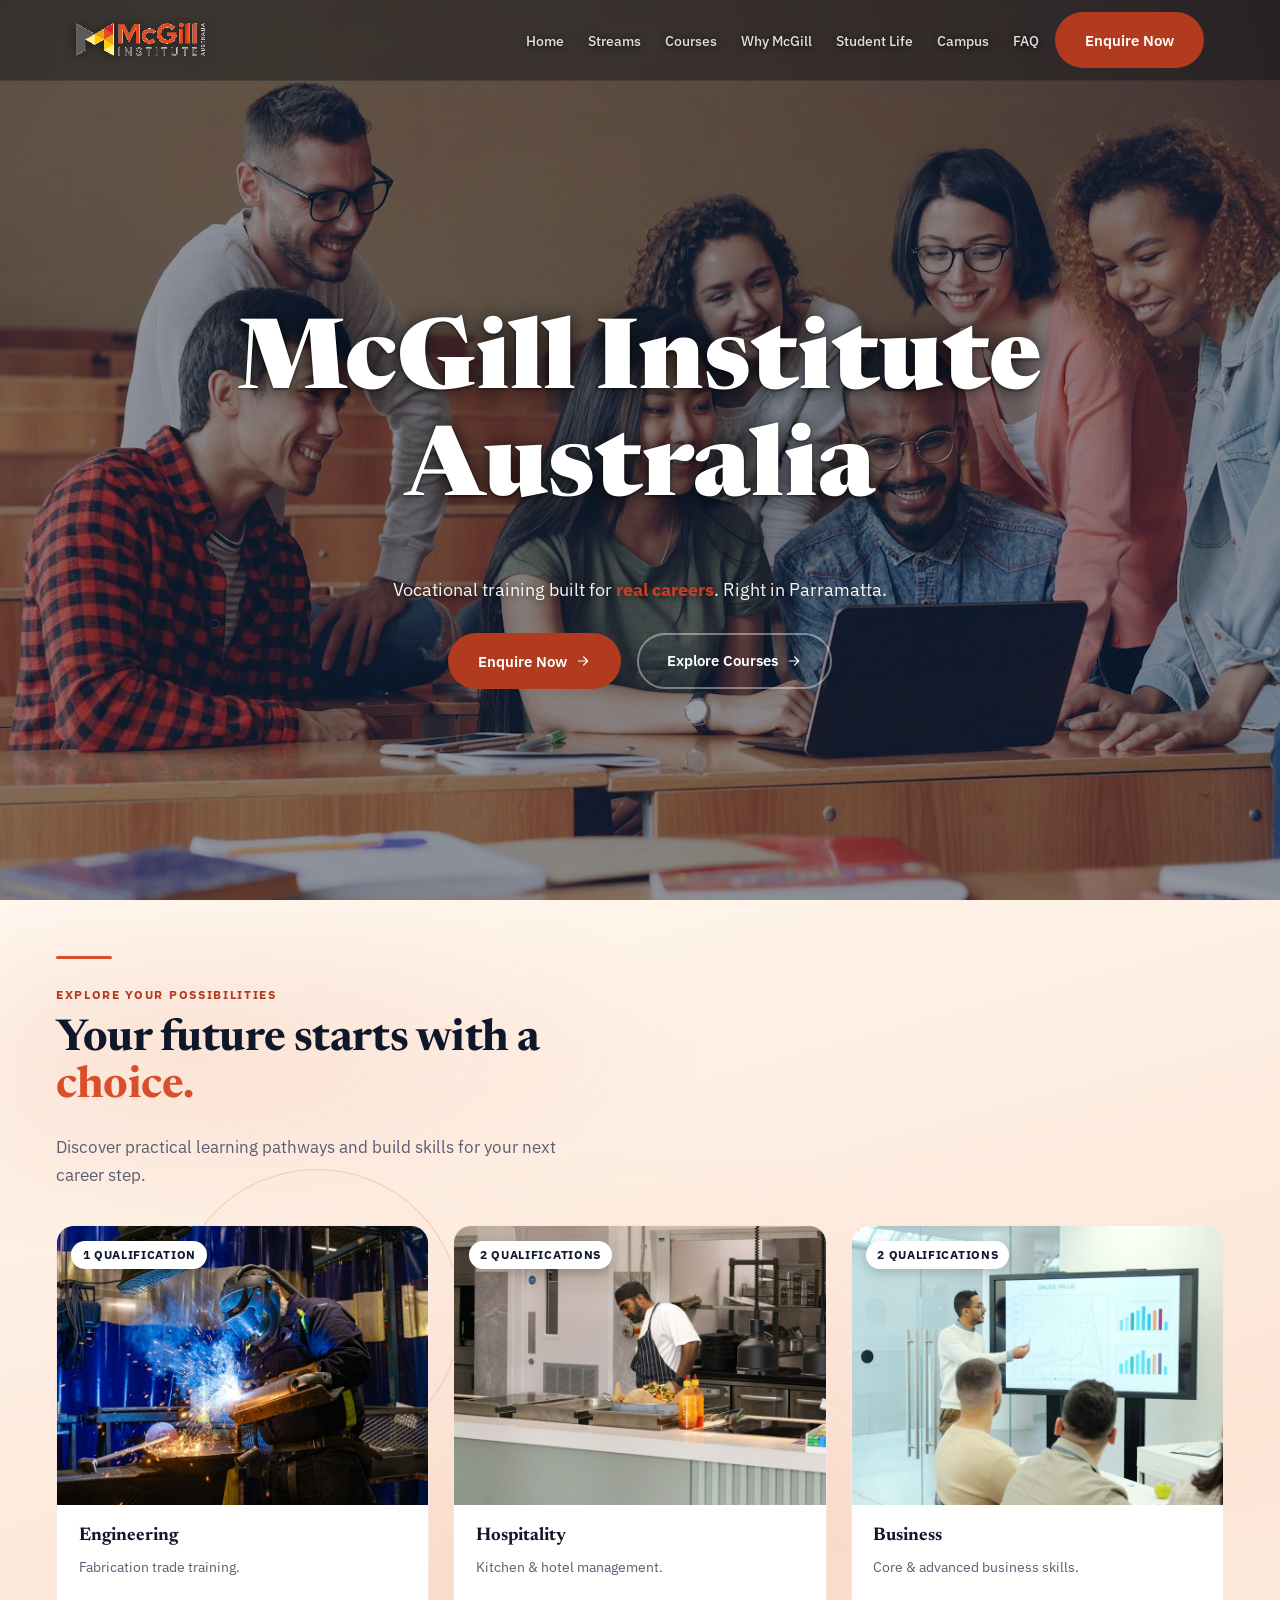
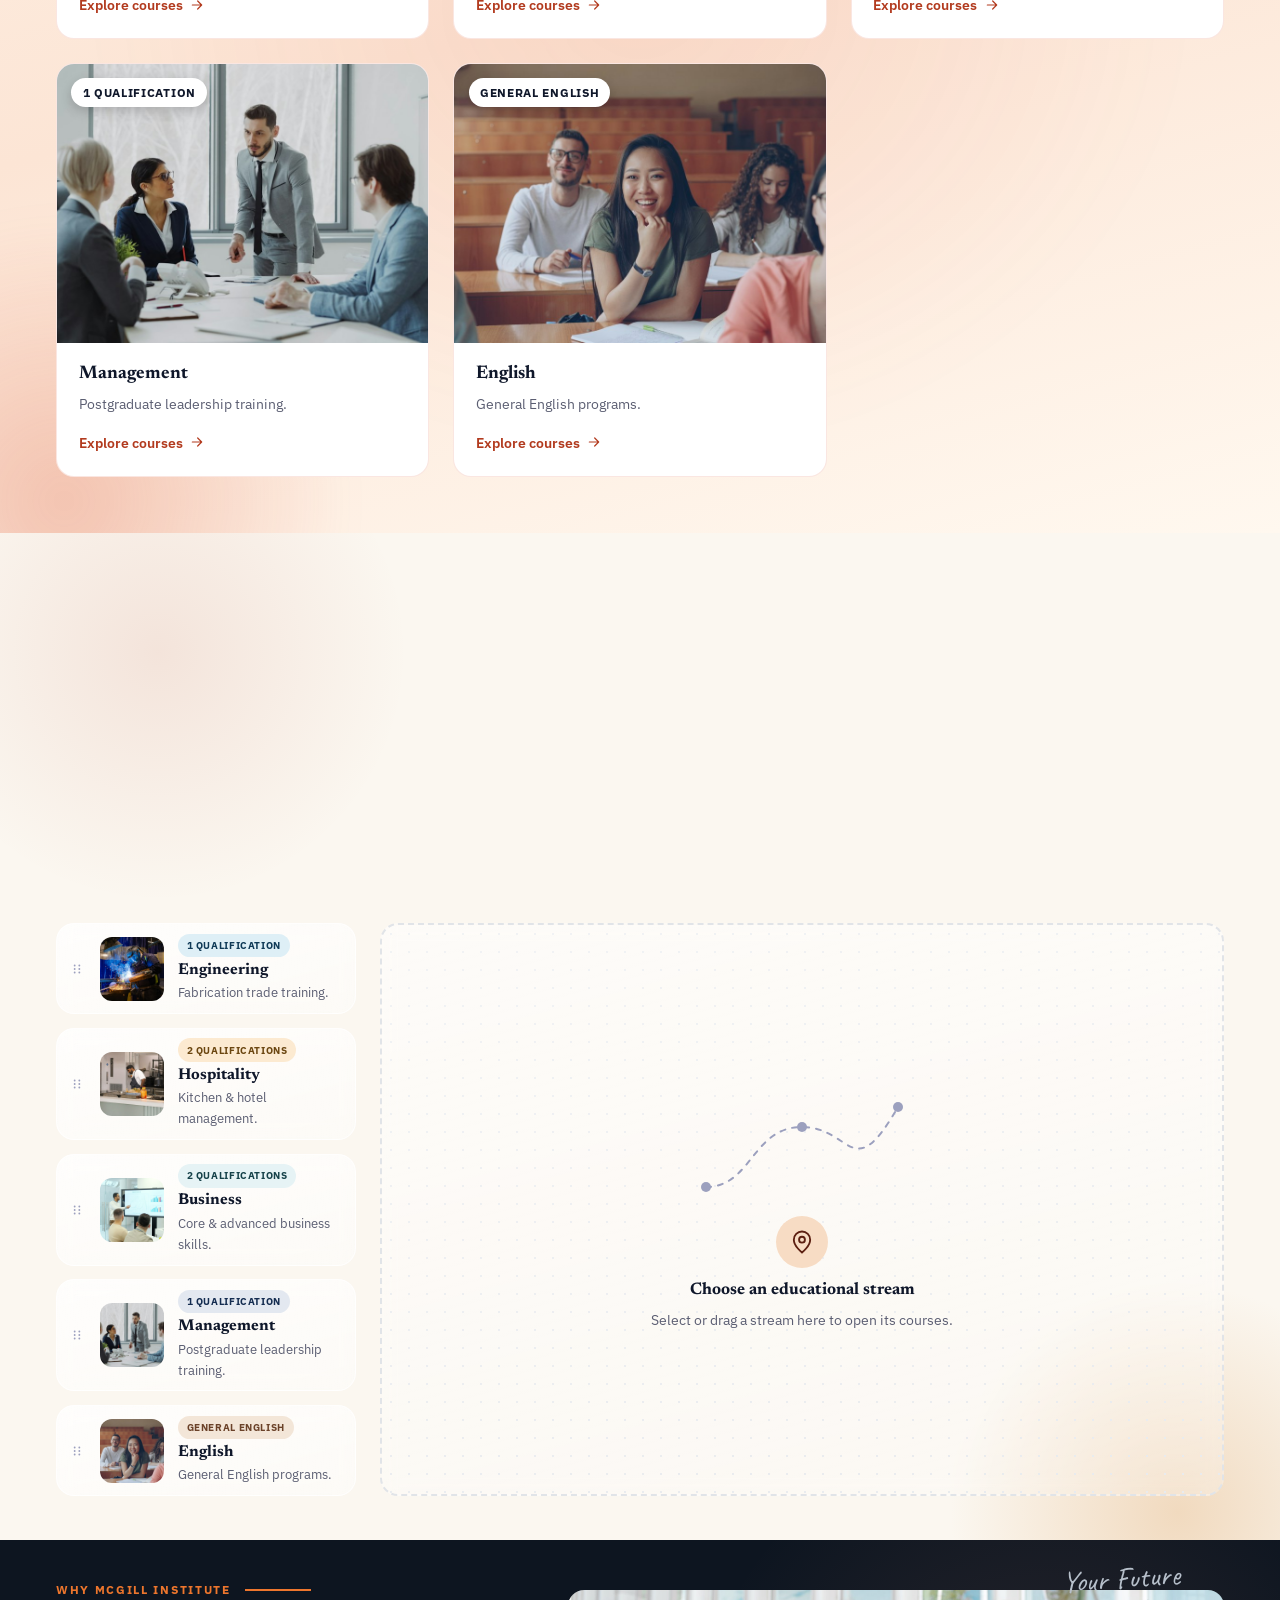
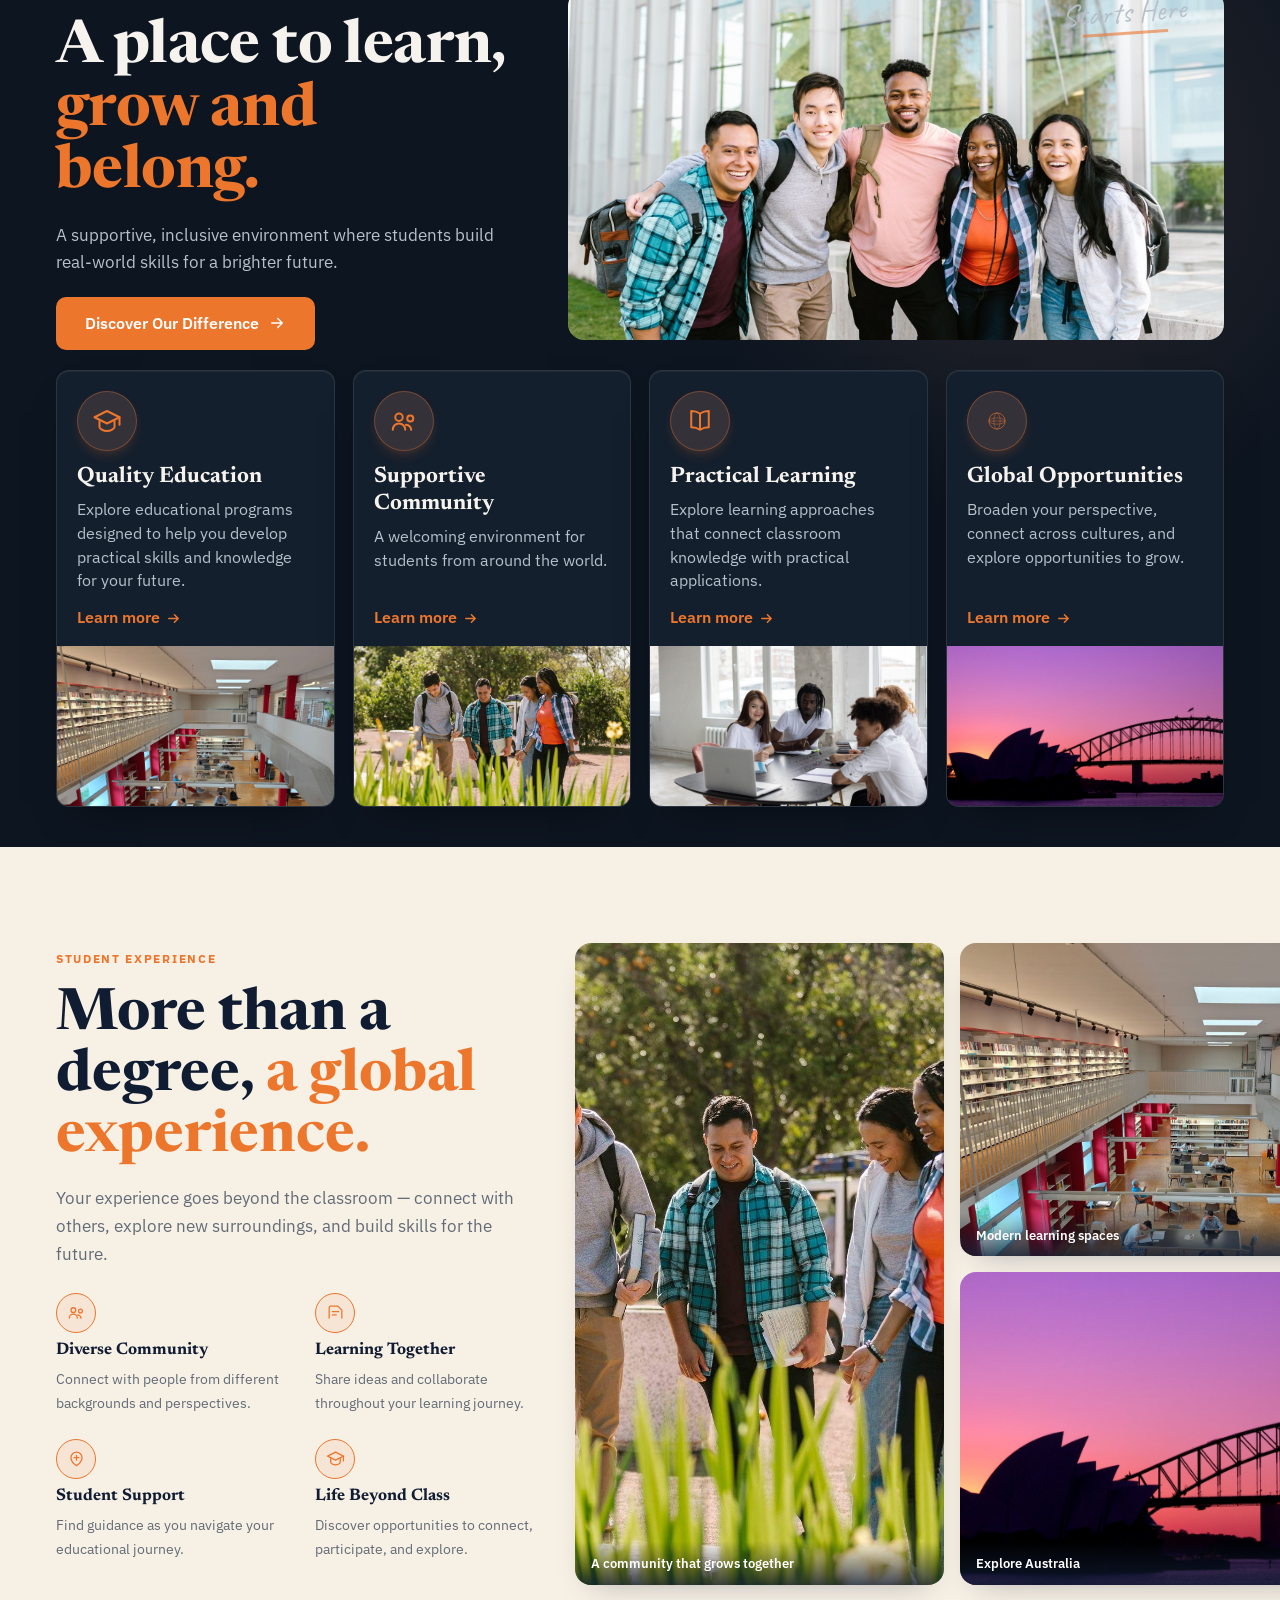
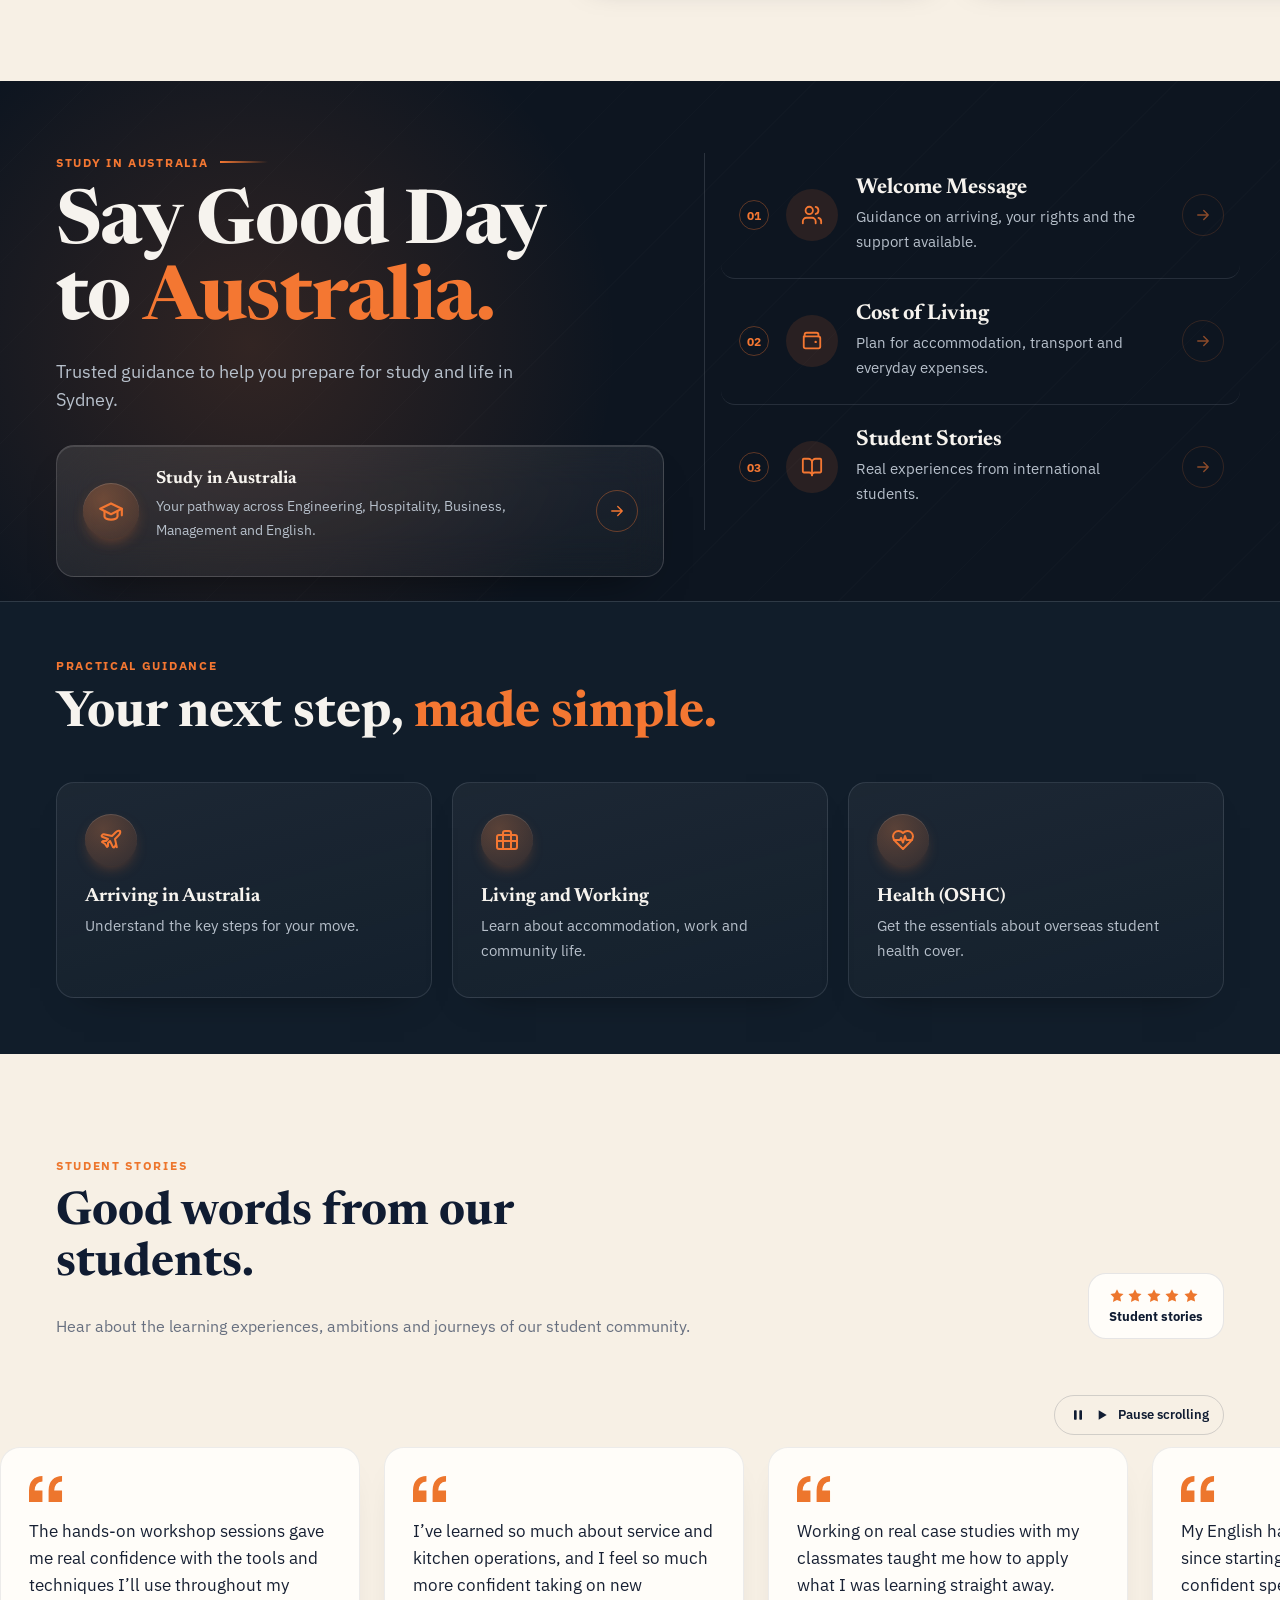
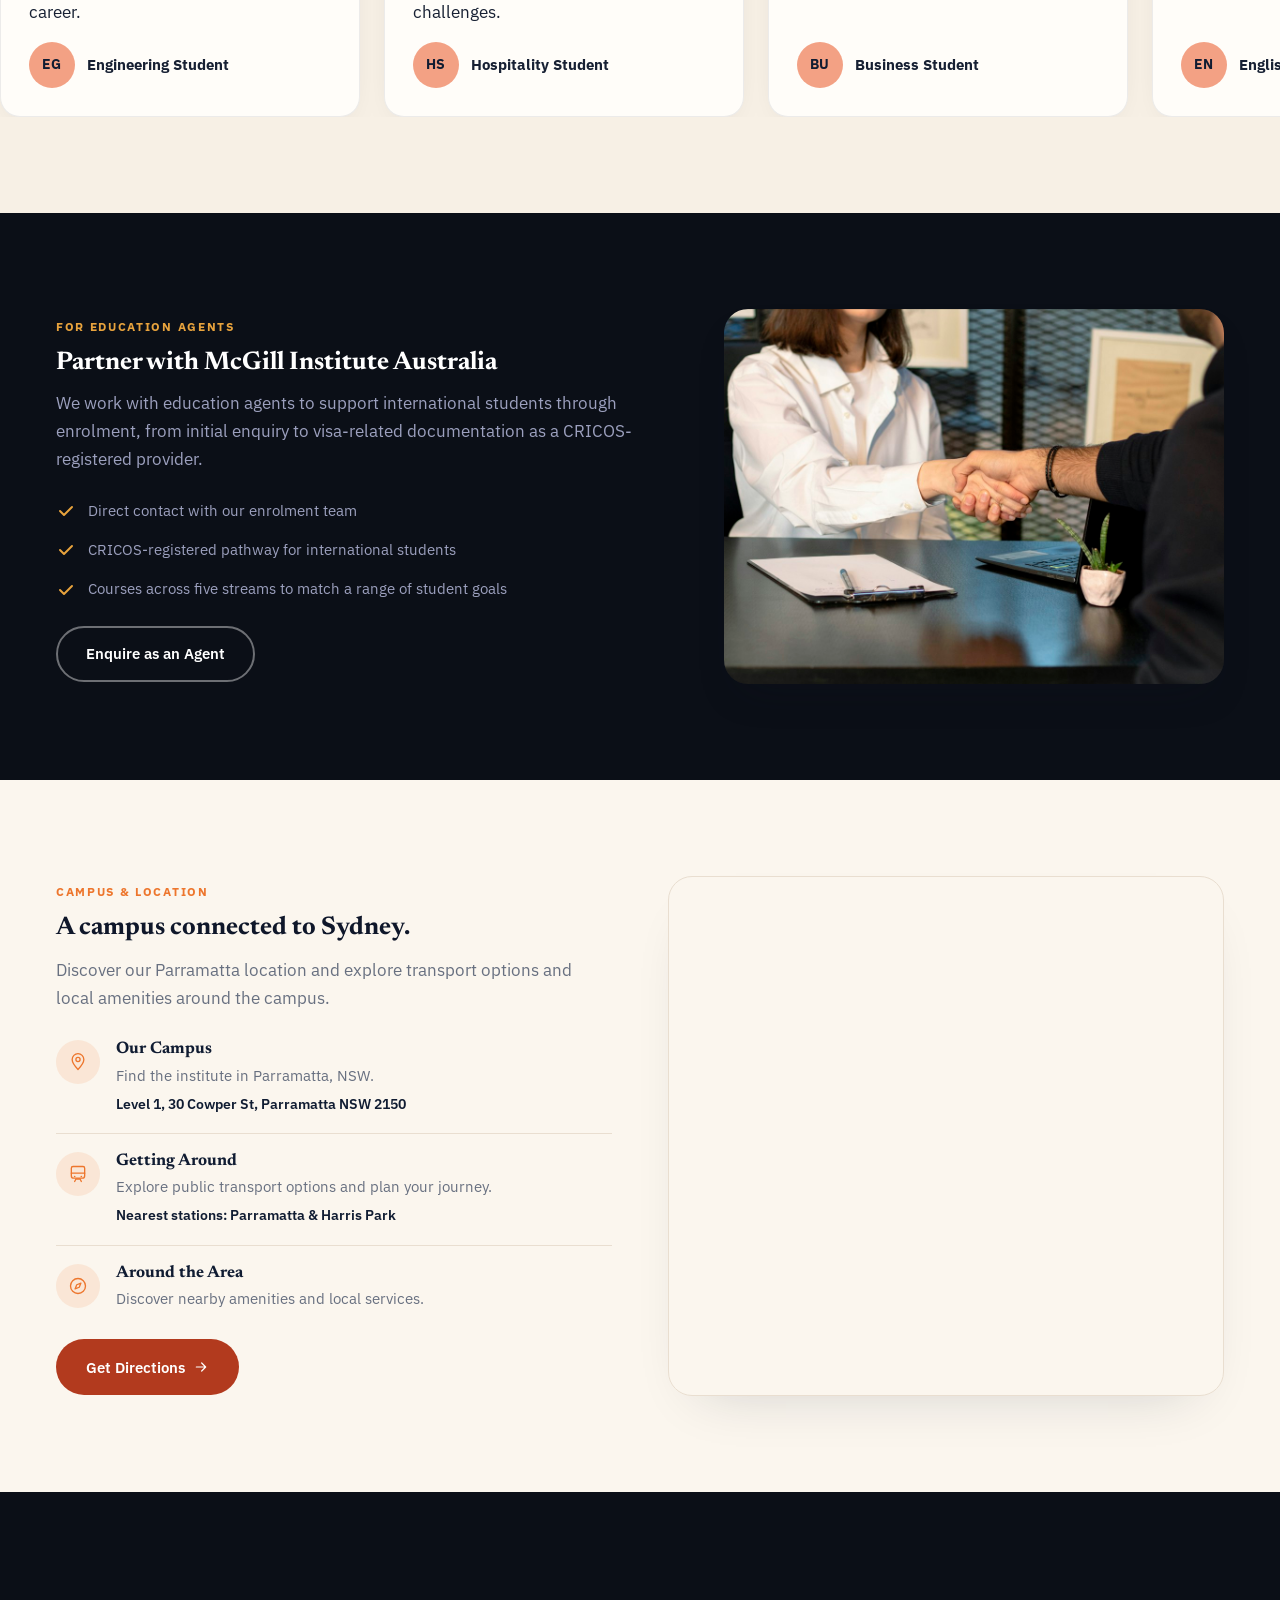
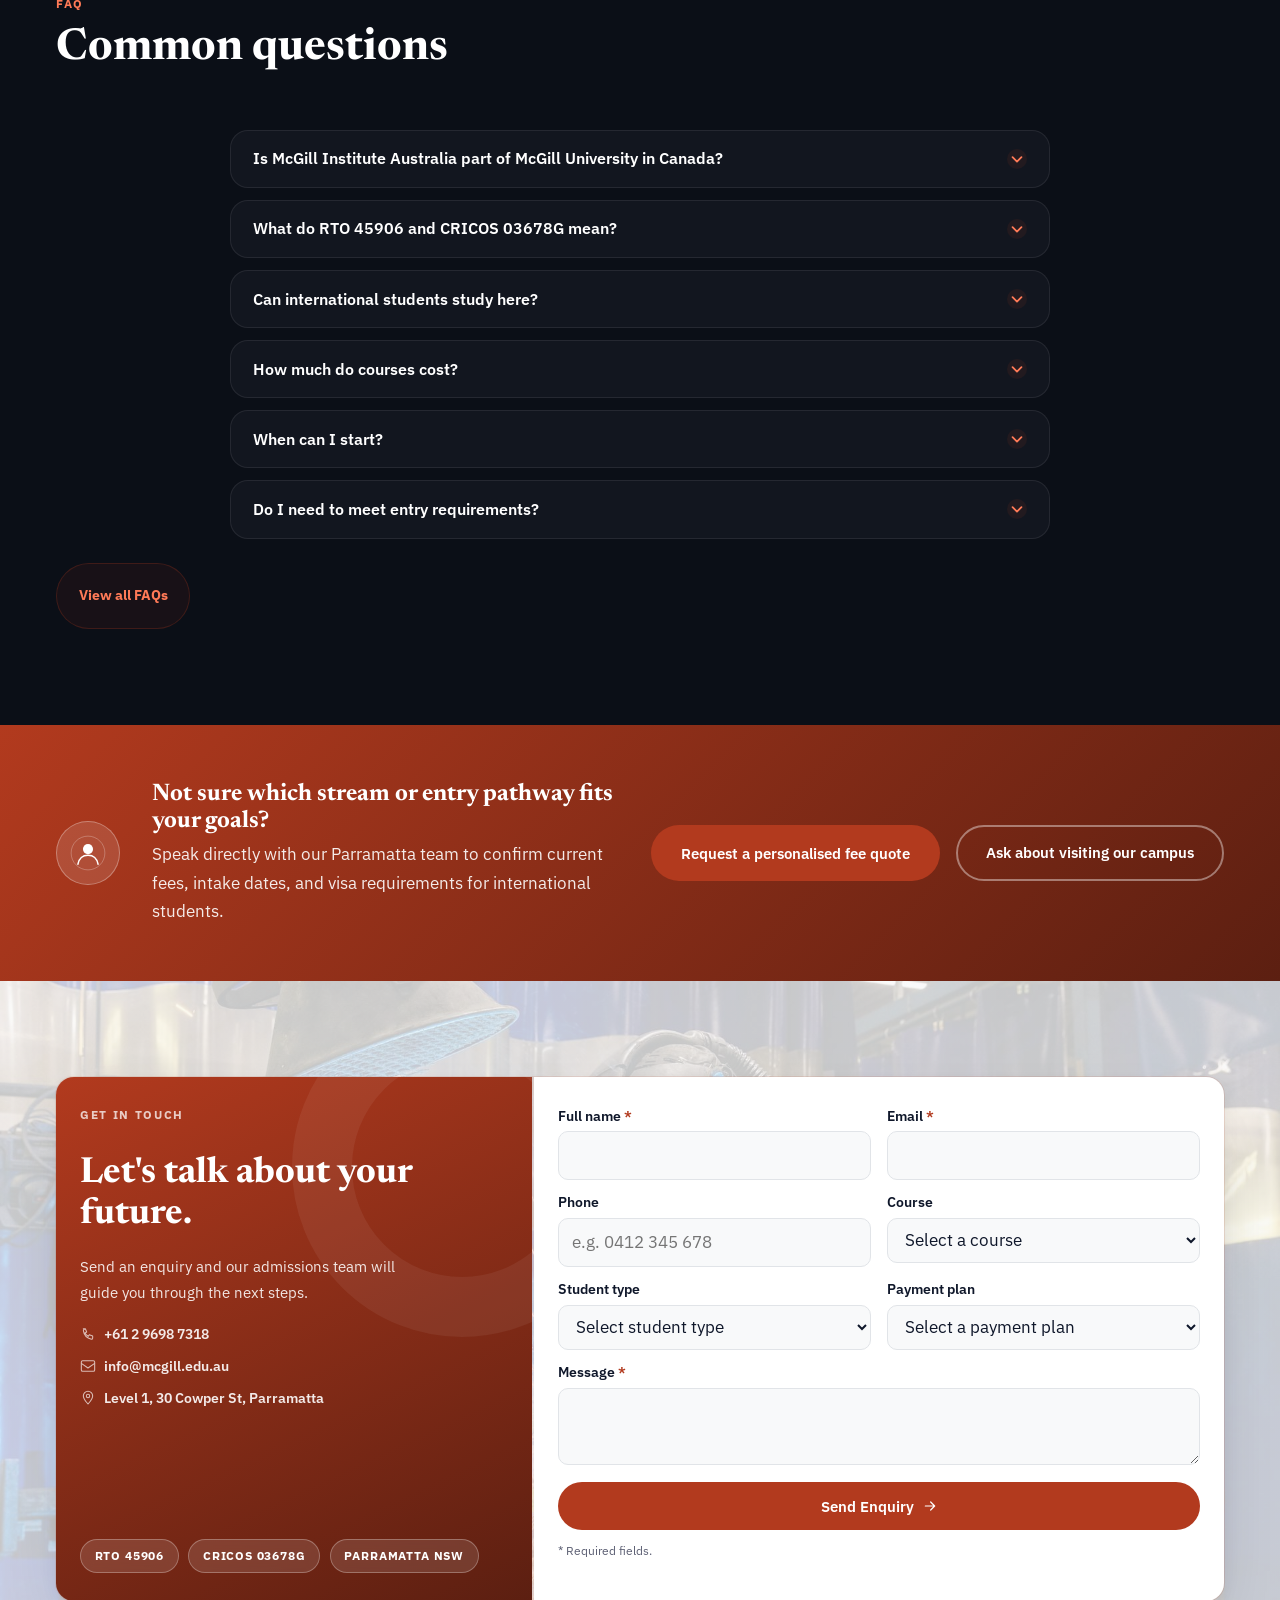
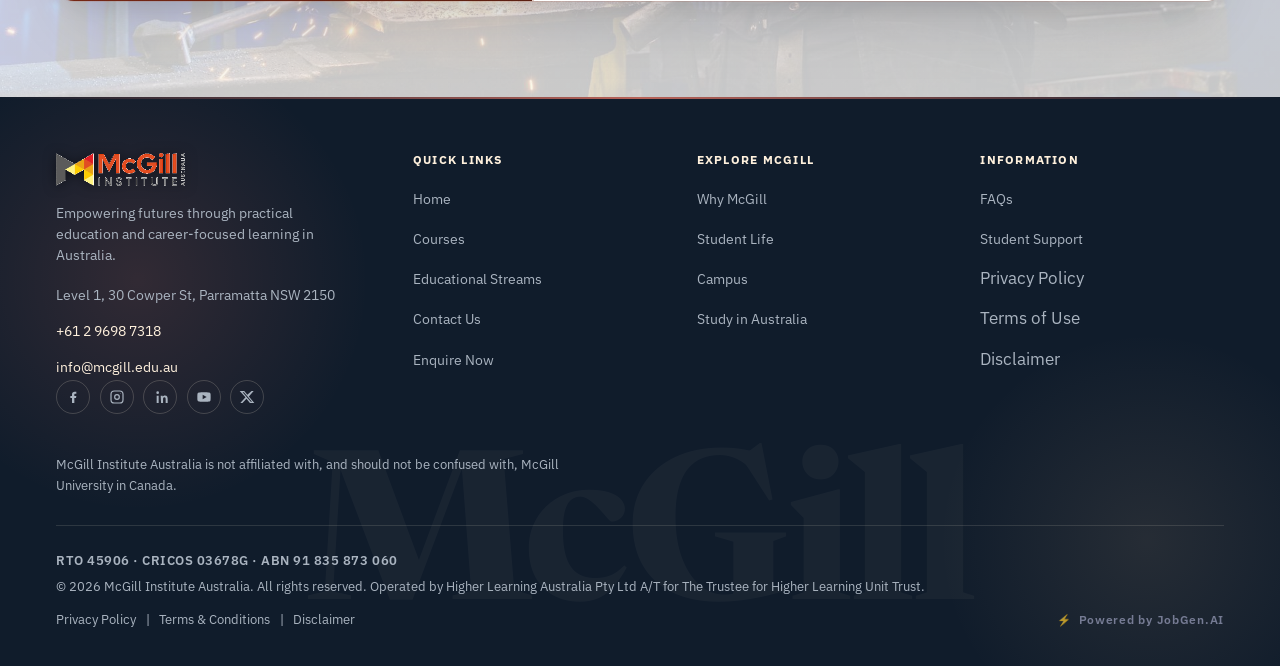
==== commit 224fa096: "Fix footer social icons: solid brand glyphs, consistent weight/alignment The hand-drawn stroke-outli" ====
--- a/index.html
+++ b/index.html
@@ -785,11 +785,11 @@
           <li><a href="mailto:info@mcgill.edu.au">info@mcgill.edu.au</a></li>
         </ul>
         <ul class="footer-social" aria-label="Social media (coming soon)">
-          <li><span class="footer-social-icon" title="Facebook — coming soon" aria-label="Facebook — coming soon"><svg width="16" height="16" viewBox="0 0 24 24" fill="none" stroke="currentColor" stroke-width="1.8" stroke-linecap="round" stroke-linejoin="round" aria-hidden="true"><path d="M15 8h2V5h-2a4 4 0 0 0-4 4v2H9v3h2v6h3v-6h2.5l.5-3H14V9a1 1 0 0 1 1-1z"/></svg></span></li>
+          <li><span class="footer-social-icon" title="Facebook — coming soon" aria-label="Facebook — coming soon"><svg width="16" height="16" viewBox="0 0 24 24" fill="currentColor" aria-hidden="true"><path d="M14 13.5h2.5l.5-3H14V8.5c0-.86.24-1.5 1.53-1.5H17V4.14C16.7 4.1 15.7 4 14.5 4 12 4 10.5 5.49 10.5 8.2V10.5H8v3h2.5V21h3.5v-7.5z"/></svg></span></li>
           <li><span class="footer-social-icon" title="Instagram — coming soon" aria-label="Instagram — coming soon"><svg width="16" height="16" viewBox="0 0 24 24" fill="none" stroke="currentColor" stroke-width="1.8" stroke-linecap="round" stroke-linejoin="round" aria-hidden="true"><rect x="3" y="3" width="18" height="18" rx="5"/><circle cx="12" cy="12" r="3.5"/><circle cx="17.2" cy="6.8" r="0.6" fill="currentColor" stroke="none"/></svg></span></li>
-          <li><span class="footer-social-icon" title="LinkedIn — coming soon" aria-label="LinkedIn — coming soon"><svg width="16" height="16" viewBox="0 0 24 24" fill="none" stroke="currentColor" stroke-width="1.8" stroke-linecap="round" stroke-linejoin="round" aria-hidden="true"><rect x="3" y="9" width="4" height="12"/><circle cx="5" cy="4.5" r="2"/><path d="M11 21v-7a2.5 2.5 0 0 1 5 0v7M16 12.5a2.5 2.5 0 0 1 5 2v6.5"/></svg></span></li>
-          <li><span class="footer-social-icon" title="YouTube — coming soon" aria-label="YouTube — coming soon"><svg width="16" height="16" viewBox="0 0 24 24" fill="none" stroke="currentColor" stroke-width="1.8" stroke-linecap="round" stroke-linejoin="round" aria-hidden="true"><rect x="2" y="6" width="20" height="12" rx="4"/><path d="M10.5 9.5l4.5 2.5-4.5 2.5z" fill="currentColor" stroke="none"/></svg></span></li>
-          <li><span class="footer-social-icon" title="X (Twitter) — coming soon" aria-label="X (Twitter) — coming soon"><svg width="16" height="16" viewBox="0 0 24 24" fill="none" stroke="currentColor" stroke-width="1.8" stroke-linecap="round" stroke-linejoin="round" aria-hidden="true"><path d="M4.5 4.5l15 15M19.5 4.5l-15 15"/></svg></span></li>
+          <li><span class="footer-social-icon" title="LinkedIn — coming soon" aria-label="LinkedIn — coming soon"><svg width="16" height="16" viewBox="0 0 24 24" fill="currentColor" aria-hidden="true"><path d="M7 10h3v11H7zM8.5 3.5a2 2 0 1 1 0 4 2 2 0 0 1 0-4zM13 10h3v1.6c.5-1 1.6-1.9 3.3-1.9 3.5 0 4.2 2.3 4.2 5.3V21h-3v-5.6c0-1.3 0-3-1.8-3s-2.1 1.4-2.1 2.9V21h-3z"/></svg></span></li>
+          <li><span class="footer-social-icon" title="YouTube — coming soon" aria-label="YouTube — coming soon"><svg width="16" height="16" viewBox="0 0 24 24" fill="currentColor" aria-hidden="true"><path fill-rule="evenodd" clip-rule="evenodd" d="M21.8 7.2c-.2-1-1-1.8-2-2C18 4.7 12 4.7 12 4.7s-6 0-7.8.5c-1 .2-1.8 1-2 2C2 9 2 12 2 12s0 3 .2 4.8c.2 1 1 1.8 2 2 1.8.5 7.8.5 7.8.5s6 0 7.8-.5c1-.2 1.8-1 2-2 .2-1.8.2-4.8.2-4.8s0-3-.2-4.8zM10 15.5v-7l6 3.5-6 3.5z"/></svg></span></li>
+          <li><span class="footer-social-icon" title="X (Twitter) — coming soon" aria-label="X (Twitter) — coming soon"><svg width="16" height="16" viewBox="0 0 24 24" fill="currentColor" aria-hidden="true"><path d="M18.9 3H22l-7.2 8.2L23 21h-6.6l-5.2-6.4L5.2 21H2l7.7-8.8L1 3h6.8l4.7 5.8L18.9 3zm-1.2 16.2h1.8L7.3 4.7H5.4l12.3 14.5z"/></svg></span></li>
         </ul>
       </div>
       <div>
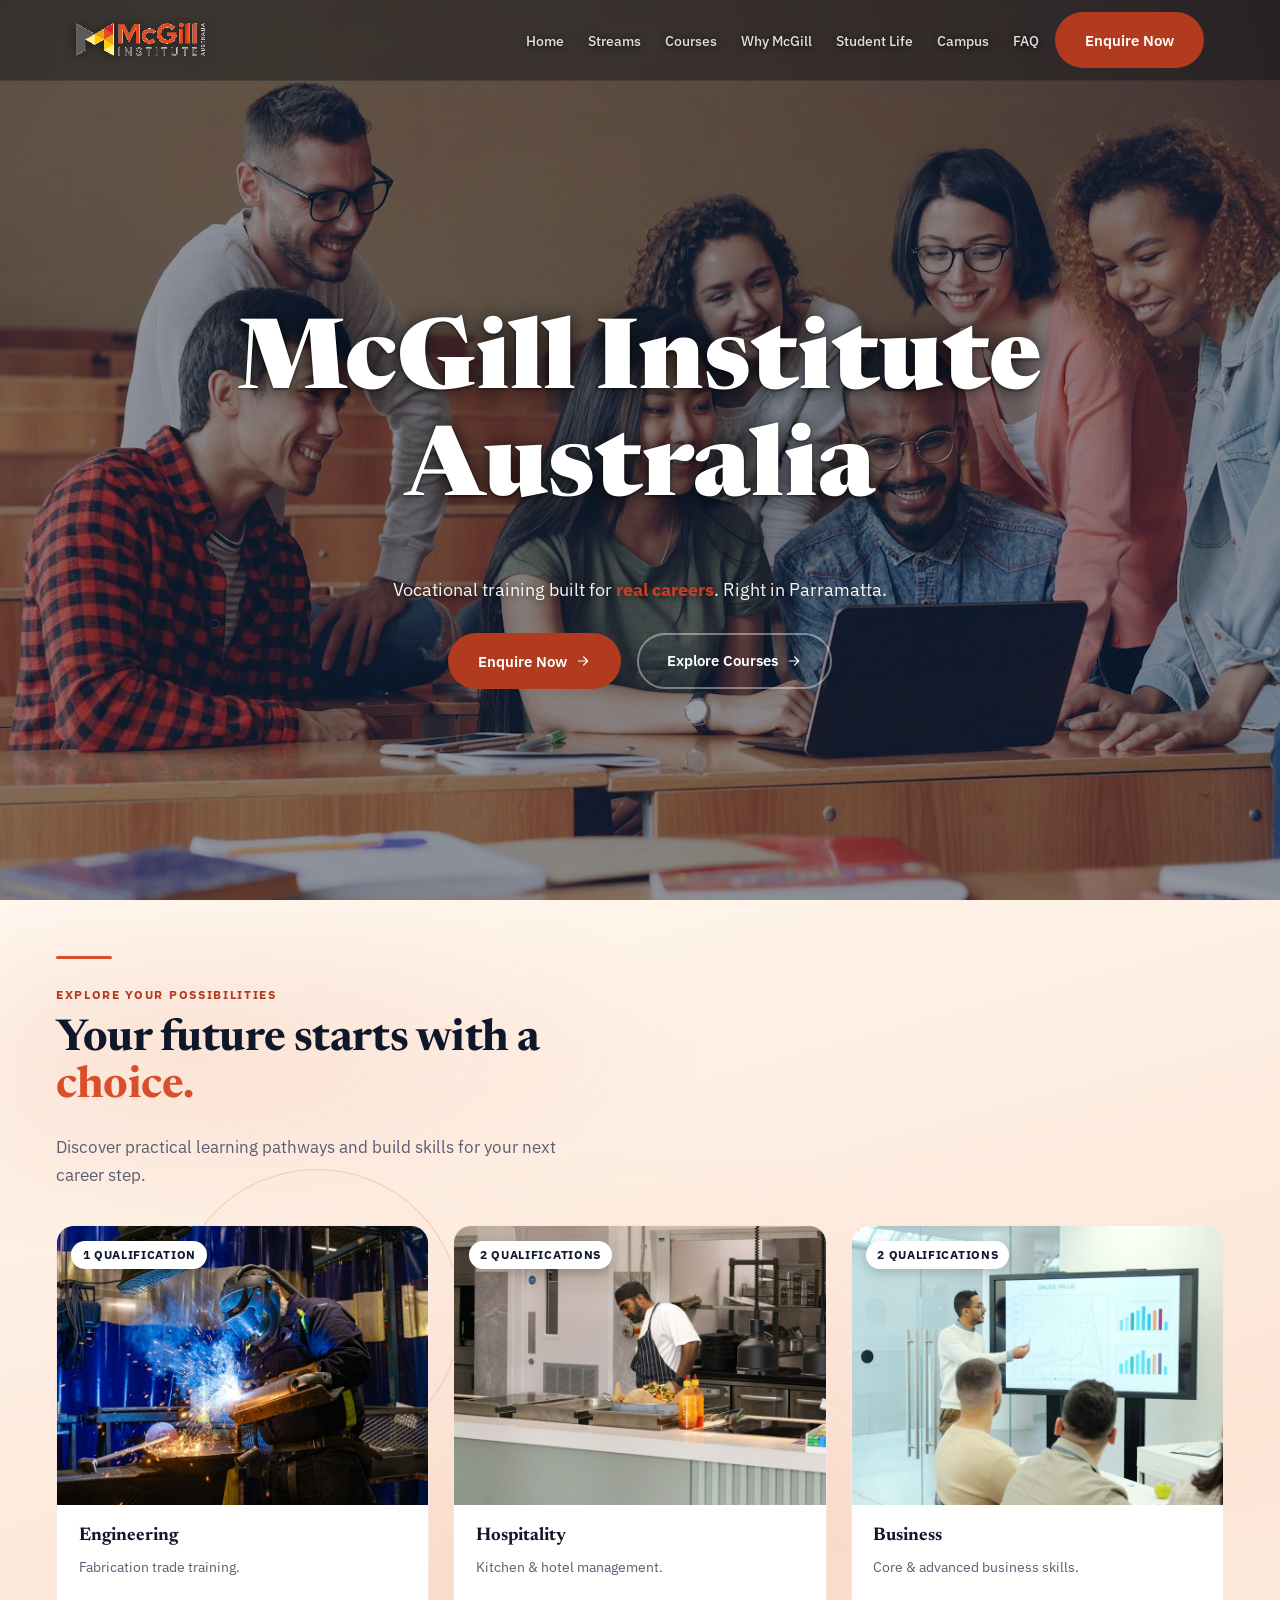
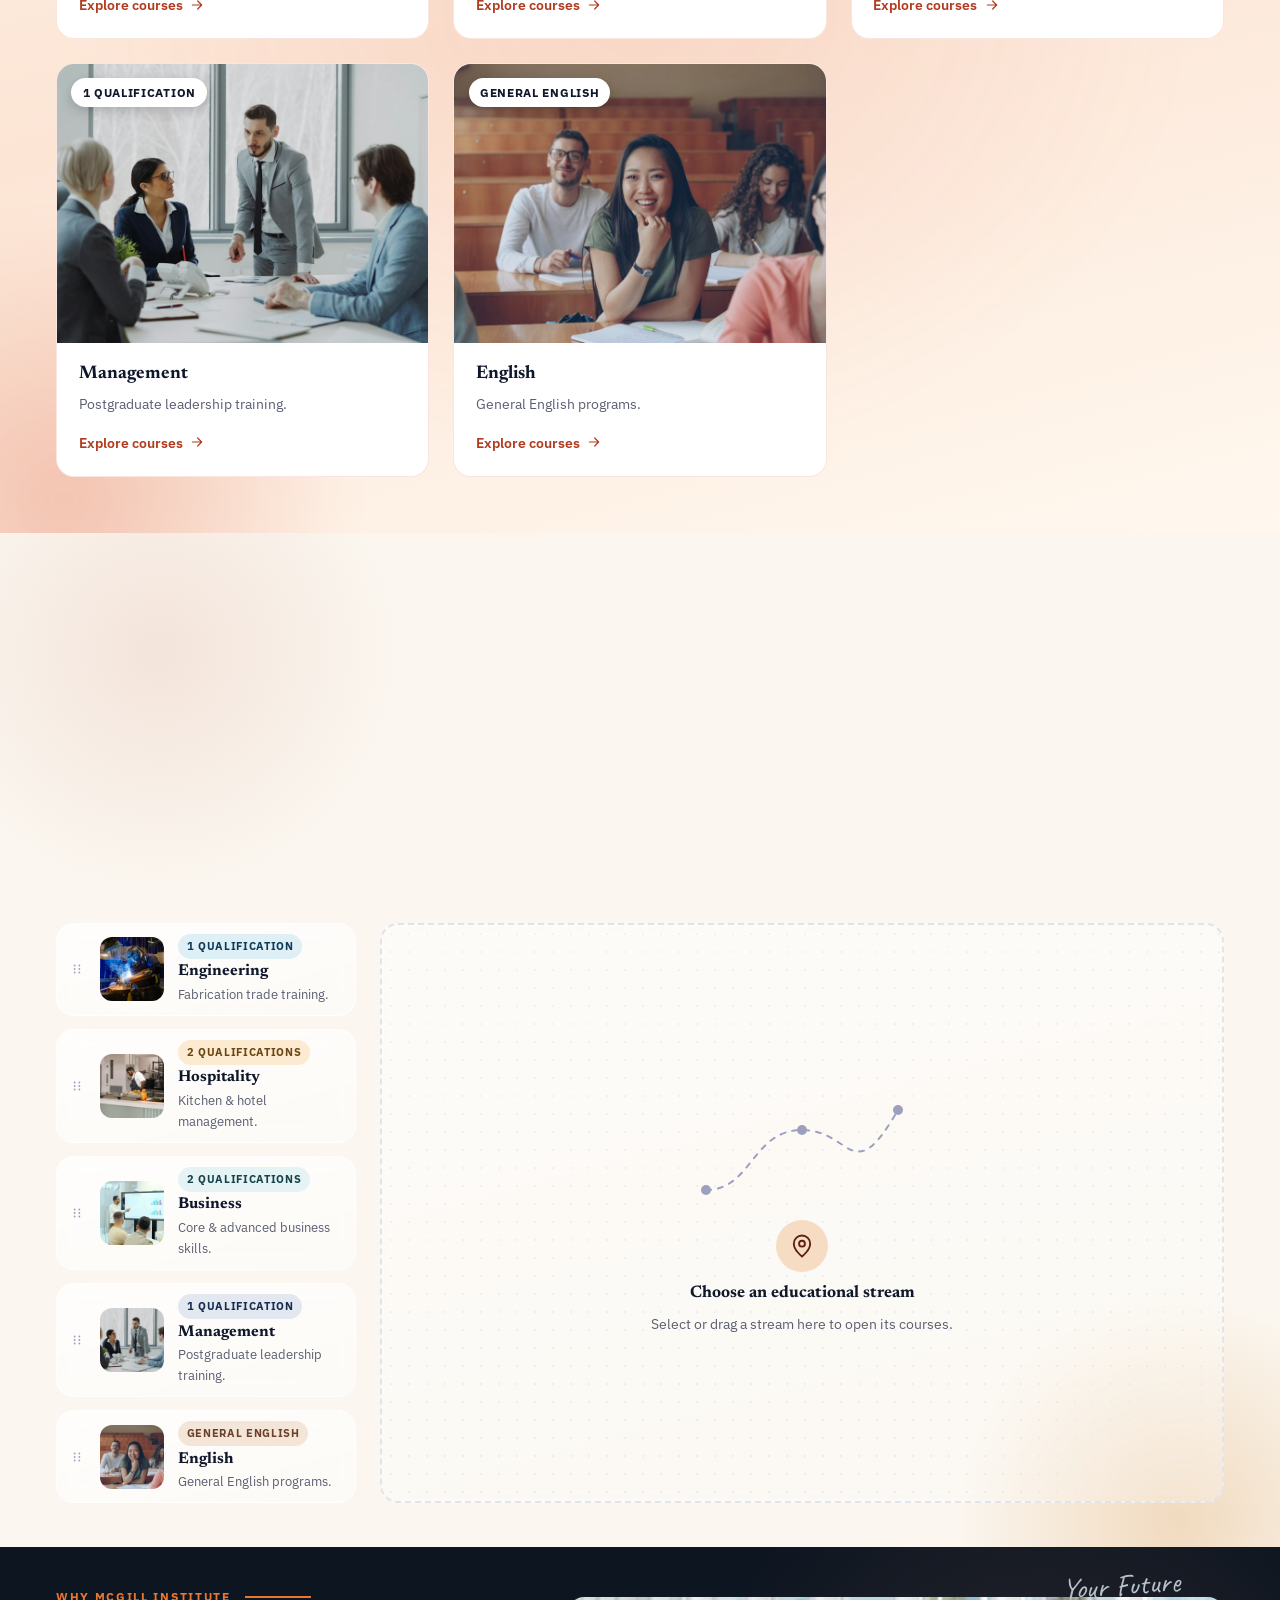
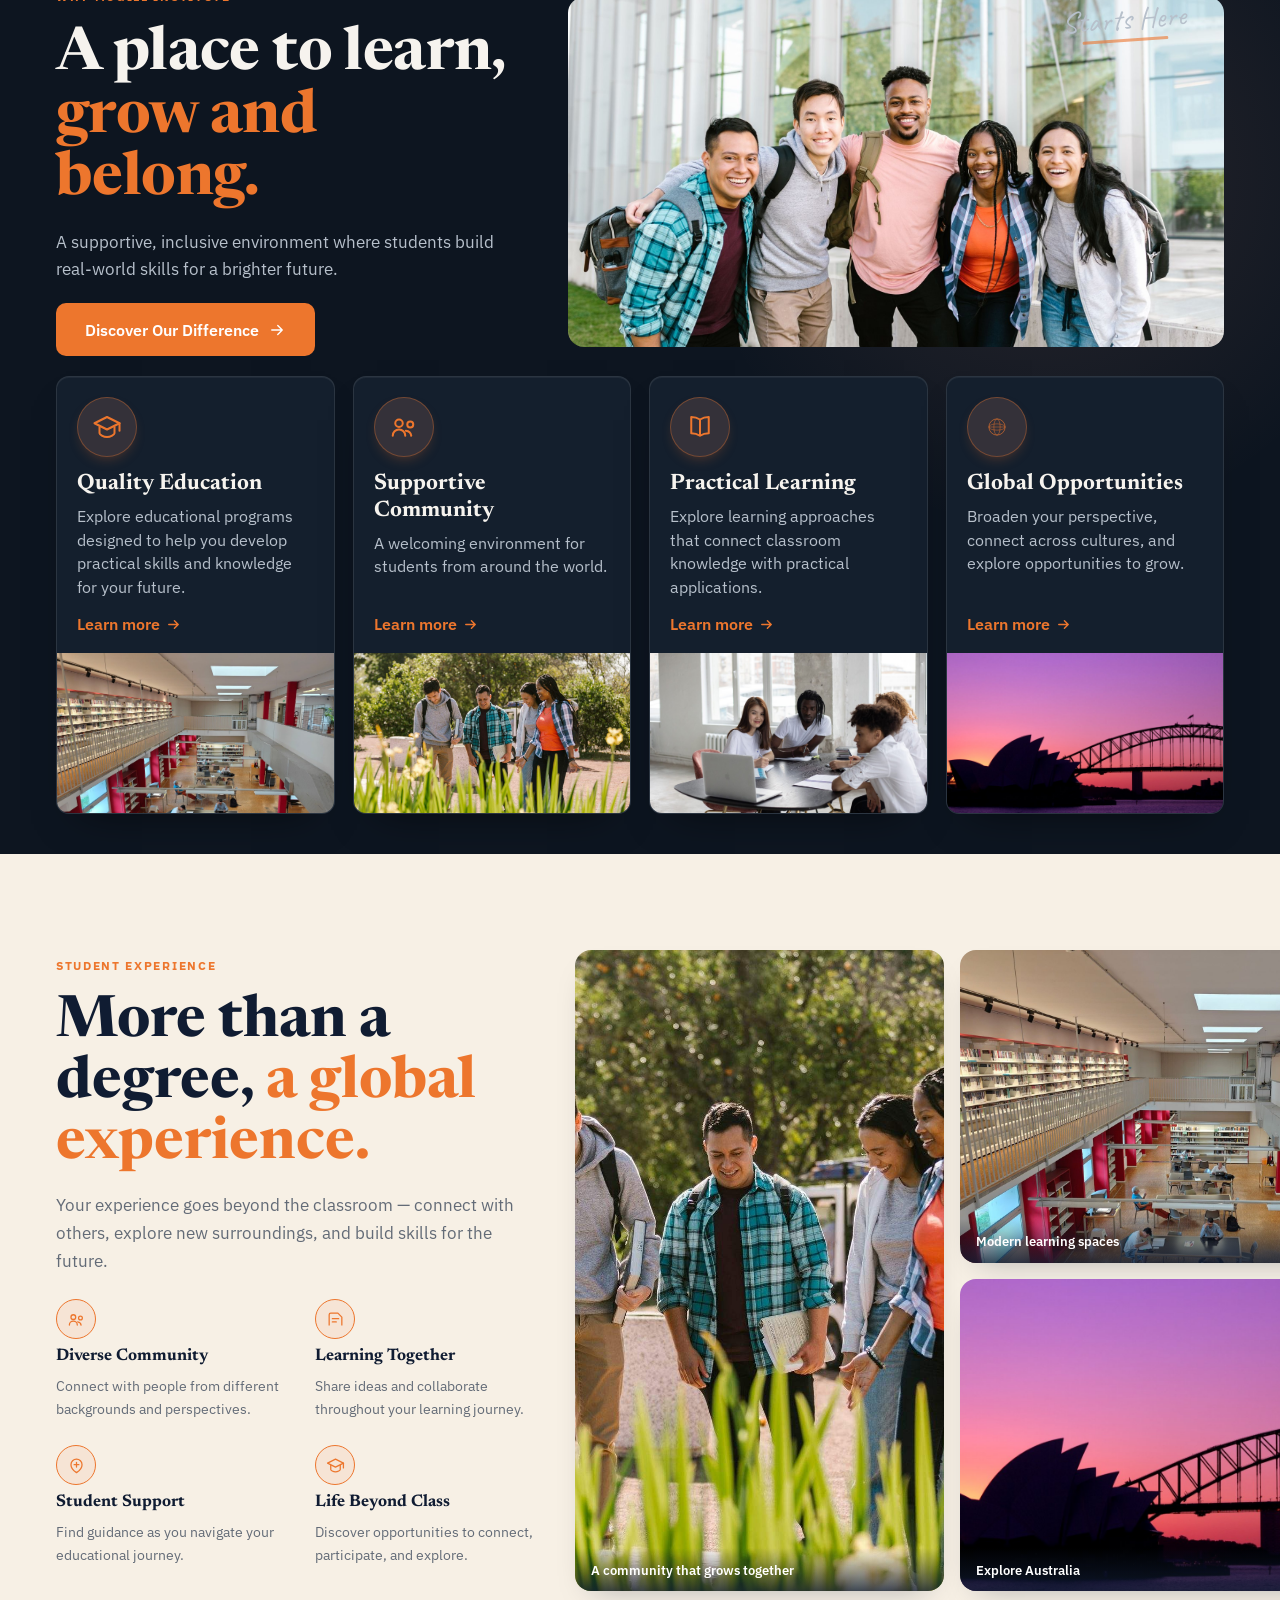
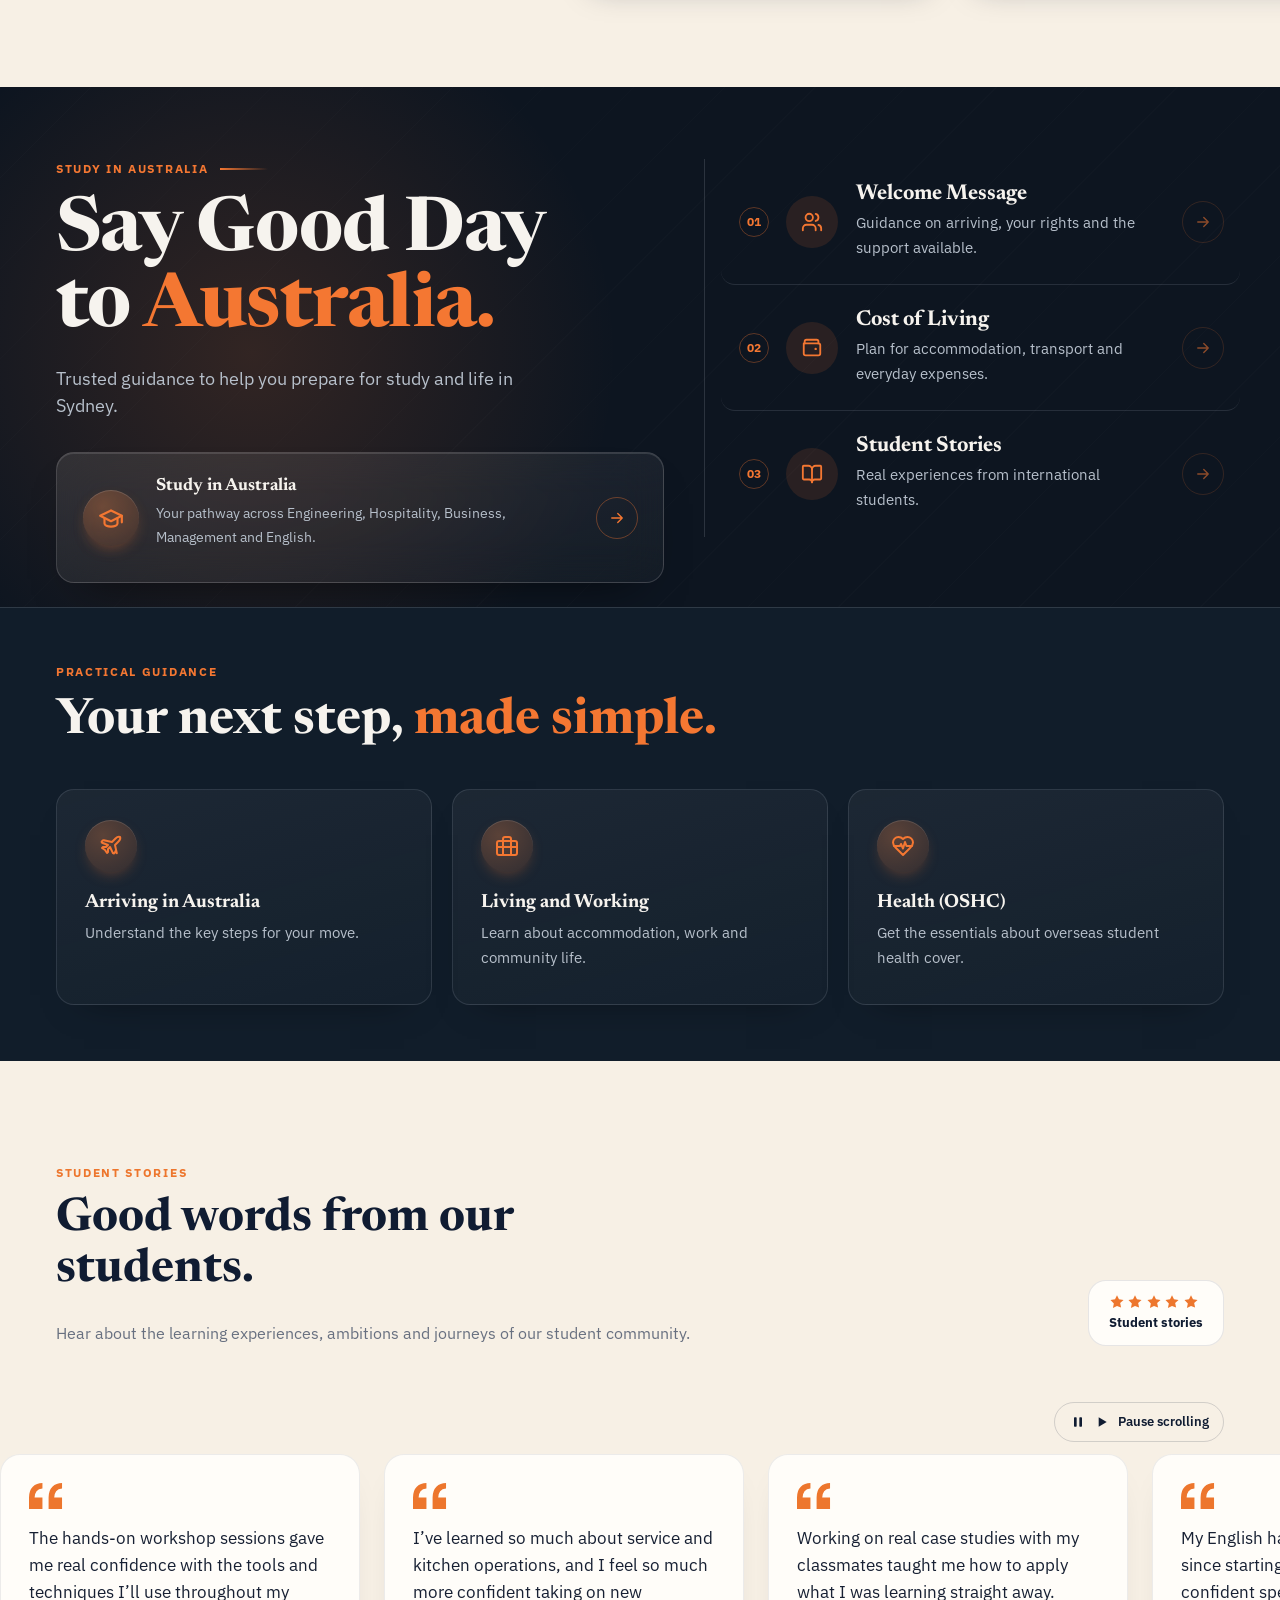
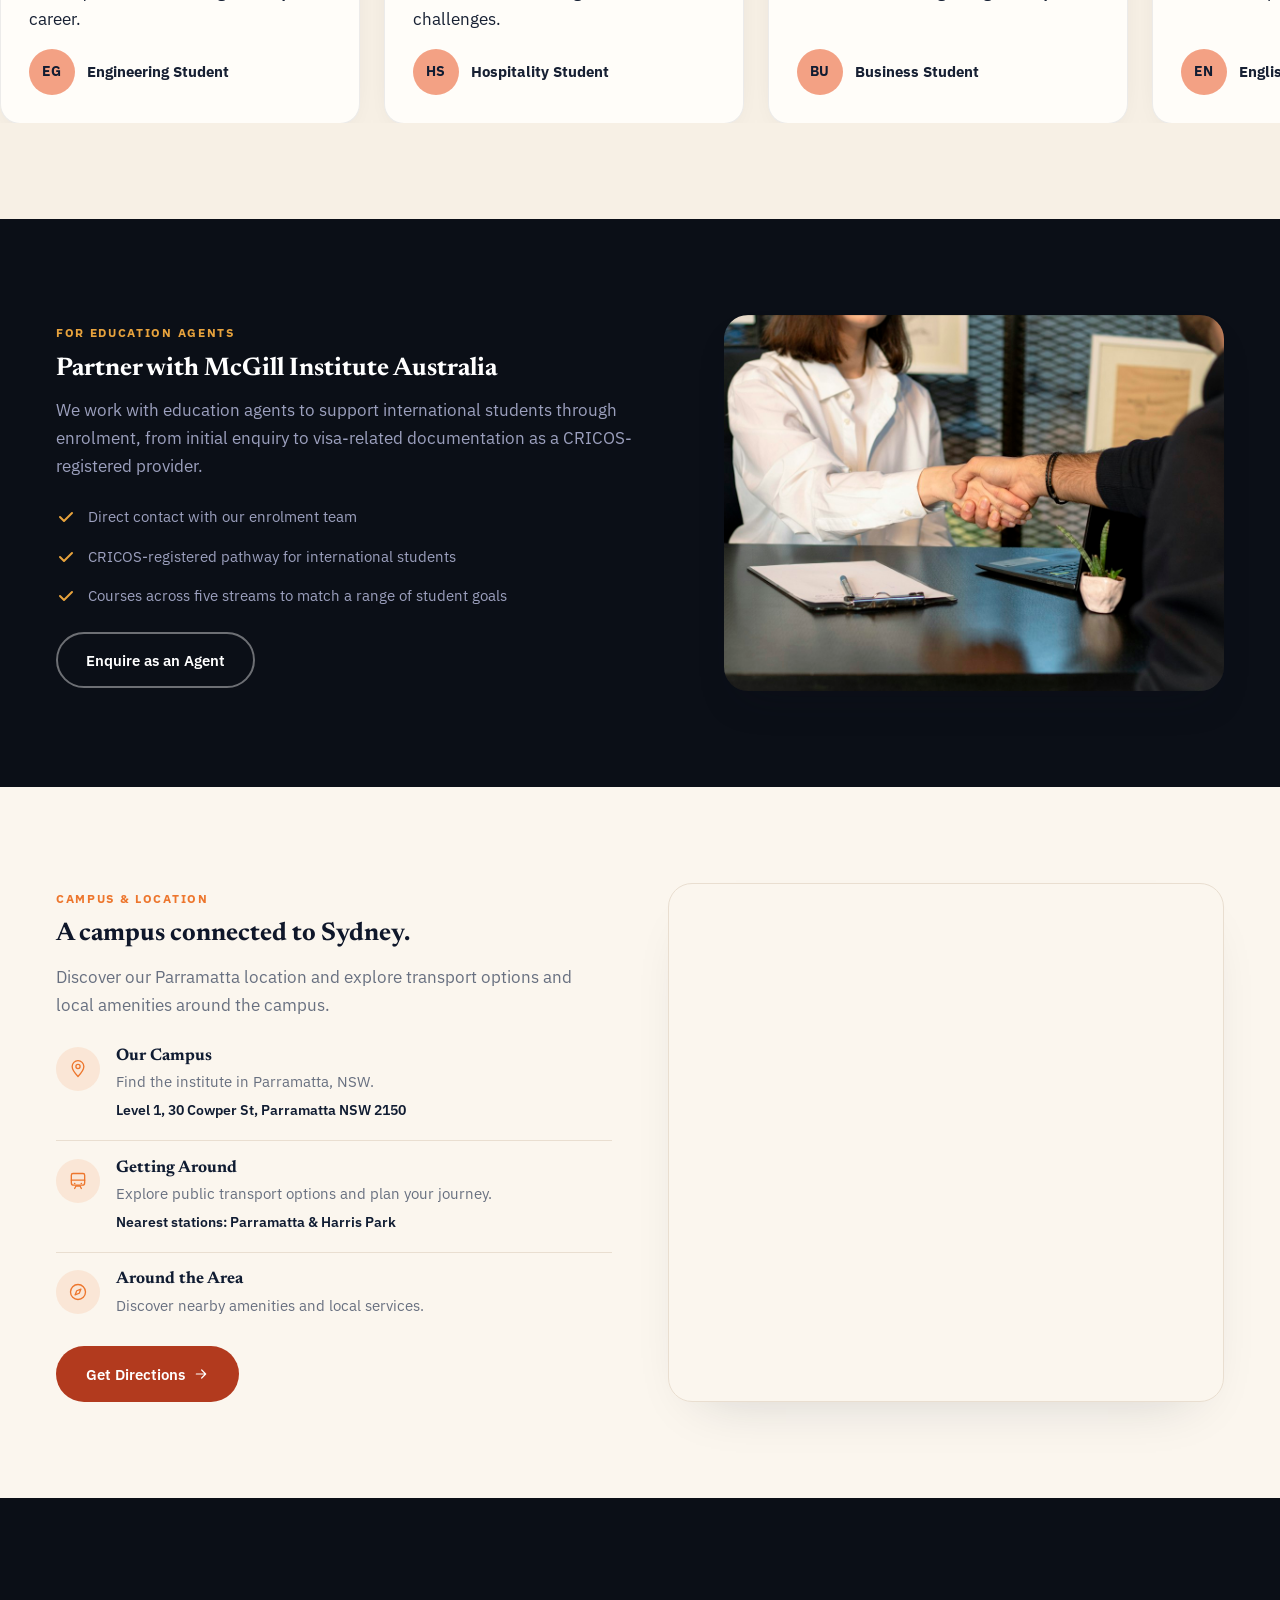
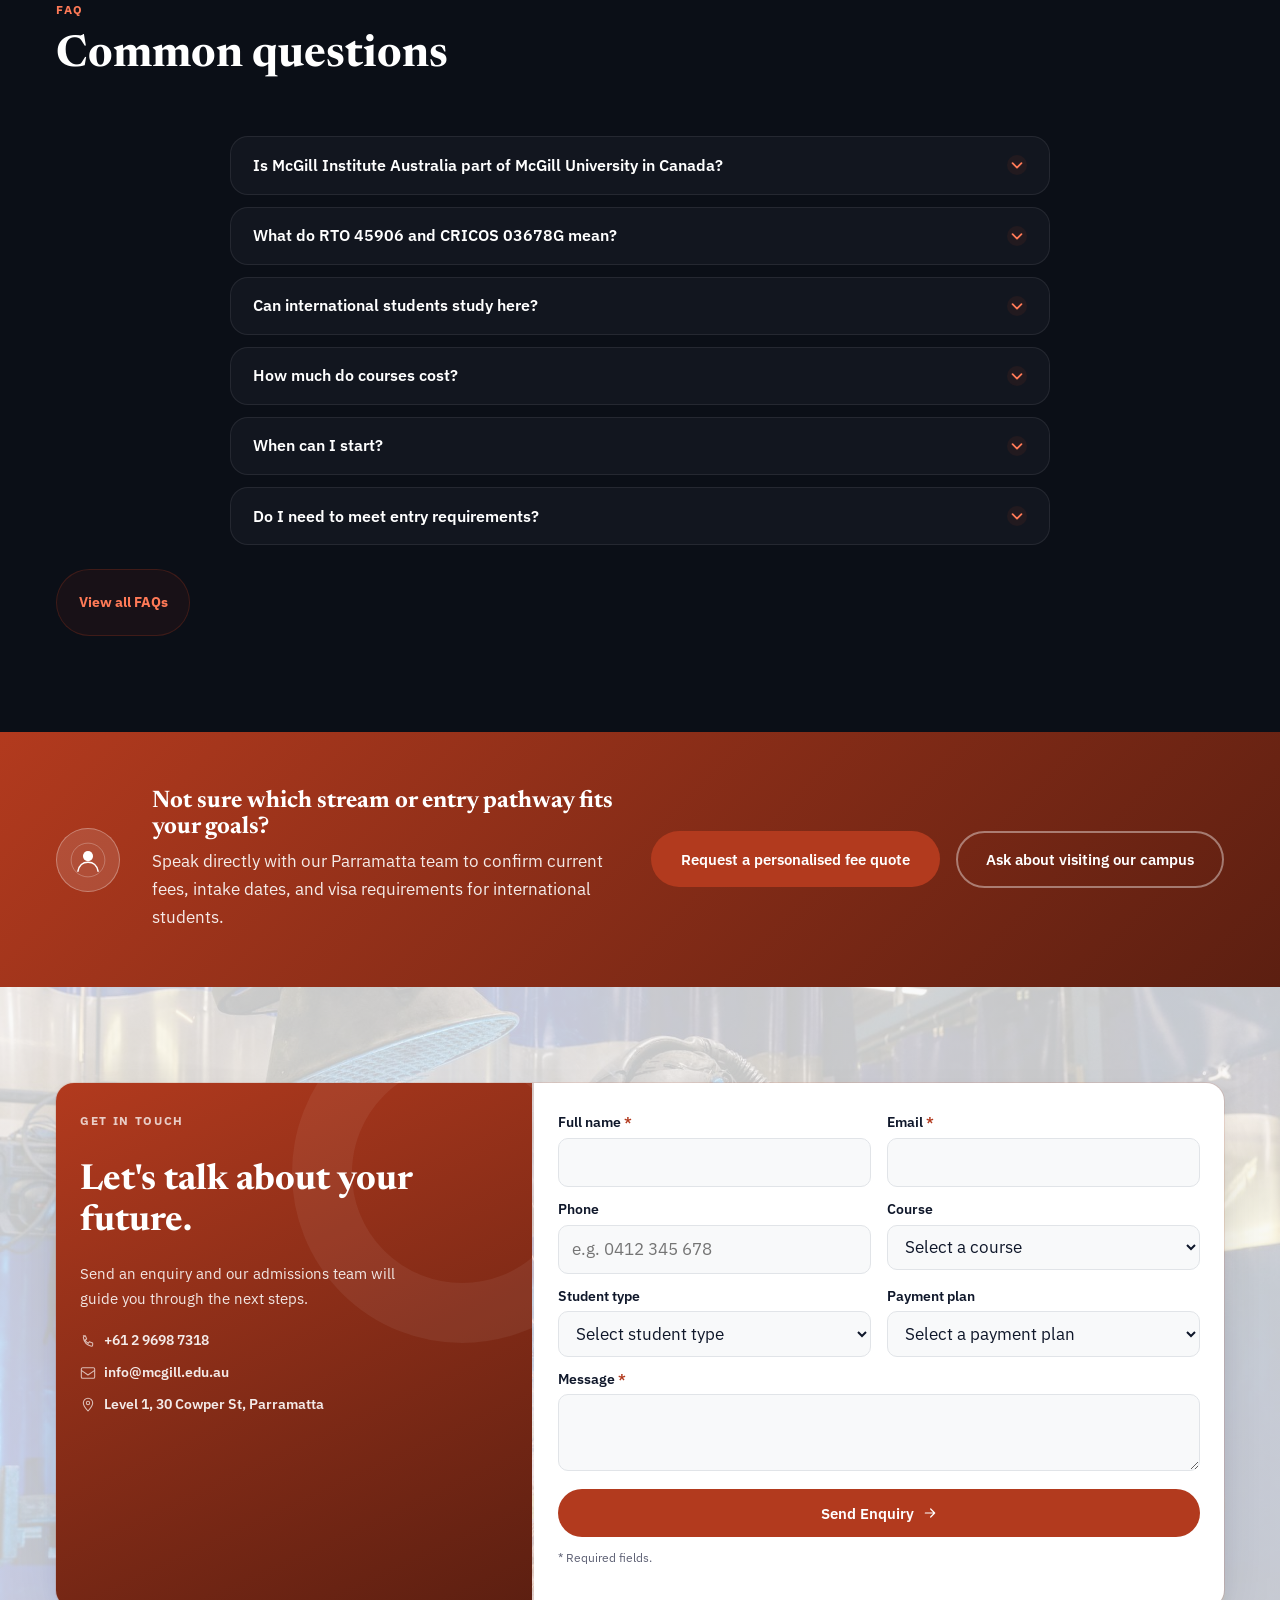
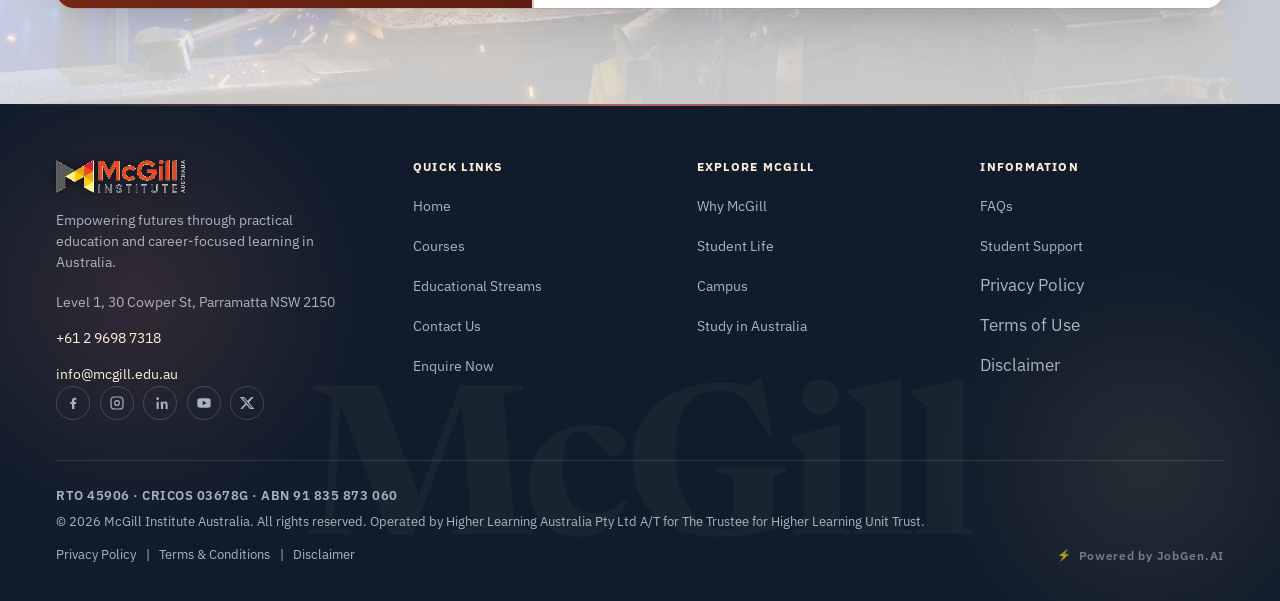
==== commit 73b714f5: "Remove RTO/CRICOS pills from enquiry box and footer affiliation line Both per explicit request. Veri" ====
--- a/index.html
+++ b/index.html
@@ -678,12 +678,6 @@
               <svg viewBox="0 0 24 24" fill="none" aria-hidden="true"><path d="M12 21s7-7.5 7-12a7 7 0 10-14 0c0 4.5 7 12 7 12z" stroke="currentColor" stroke-width="1.6" stroke-linejoin="round"/><circle cx="12" cy="9" r="2.5" stroke="currentColor" stroke-width="1.6"/></svg>
               Level 1, 30 Cowper St, Parramatta
             </a>
-          </div>
-
-          <div class="enquiry-info-pills">
-            <span class="enquiry-pill">RTO 45906</span>
-            <span class="enquiry-pill">CRICOS 03678G</span>
-            <span class="enquiry-pill">Parramatta NSW</span>
           </div>
         </div>
 
@@ -822,7 +816,6 @@
         </ul>
       </div>
     </div>
-    <p class="footer-affiliation">McGill Institute Australia is not affiliated with, and should not be confused with, McGill University in Canada.</p>
     <div class="footer-bottom">
       <div class="footer-bottom-left">
         <span class="reg-codes">RTO 45906 &middot; CRICOS 03678G &middot; ABN 91 835 873 060</span>
--- a/styles.css
+++ b/styles.css
@@ -560,6 +560,170 @@
 .filter-bar--level { margin-top: -0.75rem; align-items: center; }
 .filter-clear { margin-left: 0.25rem; }
 
+/* ============ Course Discovery (courses.html #courses) ============
+   Reuses the site's existing tokens (--oled/--coral/--pw-peach/--radius-card/--tag-*) and
+   the course-card/course-photo/tag/course-pills/course-level/filter-chip rules just above --
+   this is the ~30% new layer (header, sticky filter bar, featured spotlight, bento grid,
+   Quick Compare) over the ~70% kept visual language, not a parallel design system. */
+.course-discovery { position: relative; overflow: hidden; }
+.course-discovery-glow {
+  position: absolute; top: -18%; right: -10%; width: 640px; height: 640px; max-width: 60vw;
+  background: radial-gradient(circle at 50% 50%, rgba(178,58,30,0.14), rgba(178,58,30,0) 68%);
+  border-radius: 50%; pointer-events: none; z-index: 0; animation: pw-glow-breathe 10s ease-in-out infinite;
+}
+@media (prefers-reduced-motion: reduce) { .course-discovery-glow { animation: none; } }
+.course-discovery > .container { position: relative; z-index: 1; }
+.course-discovery-head { max-width: 62ch; margin-bottom: 1.5rem; }
+.course-discovery-head p { margin-bottom: 0.4rem; }
+.course-discovery-meta { font-family: var(--font-mono); font-size: 0.8rem; font-weight: 600; color: var(--coral-text); letter-spacing: 0.02em; }
+
+/* Sticky floating filter bar -- clears the fixed site header, sits above the grid while
+   scrolling through it. */
+.course-filter-sticky {
+  position: sticky; top: calc(var(--header-h) + 0.75rem); z-index: 20;
+  background: var(--bg); padding: 0.75rem 0; margin: 0 0 0.5rem;
+}
+.filter-chip { position: relative; display: inline-flex; align-items: center; gap: 0.4rem; }
+.filter-chip:hover { transform: translateY(-2px); box-shadow: 0 8px 16px -10px rgba(20,23,43,0.3); }
+.filter-chip[aria-pressed="true"]:hover { transform: none; box-shadow: none; }
+@media (prefers-reduced-motion: reduce) { .filter-chip:hover { transform: none; } }
+.filter-count {
+  font-family: var(--font-mono); font-size: 0.7rem; font-weight: 700; line-height: 1;
+  background: rgba(255,255,255,0.15); border-radius: var(--radius-pill); padding: 0.2rem 0.4rem;
+}
+.filter-chip:not([aria-pressed="true"]) .filter-count { background: var(--bg); color: var(--text-muted); }
+
+/* Featured spotlight -- an editorial pick (see the HTML comment above #course-featured),
+   not implying a tracked popularity metric. Spans the full grid width as its own block
+   above the regular bento grid (simpler and more robust across breakpoints than trying to
+   merge it into the CSS grid as a spanning item, with the same visual effect). */
+/* Gradient lives on the photo side only, not across the whole card -- a gradient spanning
+   both columns put the text panel over an ambiguous light-to-dark transition zone, which
+   read fine in some spots and low-contrast in others depending on exactly where text fell
+   relative to the column boundary. The text panel is now a flat, explicitly-colored dark
+   surface so contrast holds regardless of layout/viewport width. */
+.course-featured {
+  position: relative; display: grid; grid-template-columns: 1.1fr 1fr; gap: 0; align-items: stretch;
+  border: 1px solid var(--border); border-radius: var(--radius-card); overflow: hidden;
+  text-decoration: none; color: inherit; margin-bottom: 1.75rem;
+  box-shadow: 0 28px 52px -30px rgba(20,23,43,0.35);
+  transition: transform 0.3s cubic-bezier(.22,1,.36,1), box-shadow 0.3s ease;
+}
+.course-featured:hover { transform: translateY(-4px); box-shadow: 0 32px 60px -26px rgba(20,23,43,0.4); }
+@media (prefers-reduced-motion: reduce) { .course-featured:hover { transform: none; } }
+.course-featured-label {
+  position: absolute; top: 1.1rem; left: 1.1rem; z-index: 2; font-family: var(--font-mono); font-weight: 700;
+  font-size: 0.7rem; letter-spacing: 0.1em; text-transform: uppercase; color: #fff; background: var(--coral);
+  padding: 0.35rem 0.8rem; border-radius: var(--radius-pill); box-shadow: 0 6px 14px -6px rgba(178,58,30,0.5);
+}
+.course-featured-media { position: relative; min-height: 220px; overflow: hidden; background: var(--pw-peach); }
+.course-featured-media::after {
+  content: ""; position: absolute; inset: 0;
+  background: linear-gradient(100deg, rgba(247,220,196,0.55) 0%, rgba(247,220,196,0) 45%);
+  pointer-events: none;
+}
+.course-featured-media img { width: 100%; height: 100%; object-fit: cover; display: block; transition: transform 0.4s ease; }
+.course-featured:hover .course-featured-media img { transform: scale(1.05); }
+@media (prefers-reduced-motion: reduce) { .course-featured:hover .course-featured-media img { transform: none; } }
+.course-featured-body {
+  padding: 2rem; display: flex; flex-direction: column; gap: 0.75rem; justify-content: center;
+  background: var(--oled-card); color: var(--white);
+}
+.course-featured-body h2 { font-size: clamp(1.5rem, 1.2rem + 1.2vw, 2rem); margin: 0; color: var(--white); }
+.course-featured-body p { margin: 0; color: var(--ice); max-width: 48ch; }
+.course-featured-meta { display: flex; flex-wrap: wrap; gap: 0.5rem 1rem; font-size: 0.82rem; color: var(--muted-light); font-weight: 600; }
+.course-featured-cta { align-self: flex-start; margin-top: 0.4rem; }
+.course-featured-cta svg { transition: transform 0.2s ease; }
+.course-featured:hover .course-featured-cta svg { transform: translateX(3px); }
+@media (max-width: 760px) {
+  .course-featured { grid-template-columns: 1fr; }
+  .course-featured-media { min-height: 180px; }
+}
+
+/* Bento grid: regular medium cards (the featured course above is the one deliberately
+   larger element -- the rest share equal size since COURSES has no field to justify
+   ranking one over another, avoiding a fabricated hierarchy). */
+.course-card { position: relative; }
+.course-card-body { flex: 1; display: flex; flex-direction: column; gap: 0.9rem; }
+.course-card-desc {
+  display: -webkit-box; -webkit-line-clamp: 2; -webkit-box-orient: vertical; overflow: hidden;
+}
+.course-card-meta { font-size: 0.78rem !important; font-style: italic; }
+.course-card-cta {
+  display: inline-flex; align-items: center; gap: 0.4rem; font-family: var(--font-body); font-weight: 600;
+  font-size: 0.88rem; color: var(--coral-text); background: none; border: none; padding: 0; cursor: pointer;
+}
+.course-card-cta svg { transition: transform 0.2s ease; }
+.course-card:hover .course-card-cta svg { transform: translateX(3px); }
+@media (prefers-reduced-motion: reduce) { .course-card-cta svg, .course-featured-cta svg { transition: none; } }
+.course-prospectus-btn {
+  display: inline-flex; align-items: center; justify-content: center; width: 32px; height: 32px; margin-left: auto;
+  background: none; border: 1px solid var(--border); border-radius: 50%; color: var(--text-muted); cursor: pointer;
+  transition: border-color 0.2s ease, color 0.2s ease;
+}
+.course-prospectus-btn:hover { border-color: var(--coral-text); color: var(--coral-text); }
+
+/* Compare checkbox: a small toggle overlaying the photo's top-right corner (the tag already
+   owns the top-left). */
+.course-compare-toggle {
+  position: absolute; top: 0.85rem; right: 0.85rem; z-index: 4; cursor: pointer; display: flex;
+}
+.course-compare-toggle input { position: absolute; opacity: 0; width: 1px; height: 1px; }
+.course-compare-box {
+  width: 26px; height: 26px; border-radius: 7px; background: rgba(15,17,30,0.45); backdrop-filter: blur(4px);
+  border: 1.5px solid rgba(255,255,255,0.7); display: flex; align-items: center; justify-content: center;
+  transition: background 0.2s ease, border-color 0.2s ease;
+}
+.course-compare-box::after {
+  content: ""; width: 12px; height: 7px; border: 2px solid #fff; border-top: none; border-right: none;
+  transform: rotate(-45deg) translateY(-1px); opacity: 0; transition: opacity 0.15s ease;
+}
+.course-compare-toggle input:checked + .course-compare-box { background: var(--coral); border-color: var(--coral); }
+.course-compare-toggle input:checked + .course-compare-box::after { opacity: 1; }
+.course-compare-toggle input:focus-visible + .course-compare-box { outline: 3px solid var(--focus); outline-offset: 2px; }
+.course-compare-toggle input:disabled + .course-compare-box { opacity: 0.4; cursor: not-allowed; }
+
+/* Quick Compare floating bar */
+.compare-bar {
+  position: fixed; left: 0; right: 0; bottom: 0; z-index: 150; background: var(--oled);
+  border-top: 1px solid var(--oled-line); box-shadow: 0 -12px 32px -16px rgba(0,0,0,0.4);
+  animation: compare-bar-in 0.3s cubic-bezier(.22,1,.36,1);
+}
+@keyframes compare-bar-in { from { transform: translateY(100%); } to { transform: translateY(0); } }
+@media (prefers-reduced-motion: reduce) { .compare-bar { animation: none; } }
+.compare-bar-inner { display: flex; align-items: center; gap: 1.25rem; padding: 0.9rem 0; flex-wrap: wrap; }
+.compare-bar-items { display: flex; gap: 0.6rem; flex-wrap: wrap; flex: 1; min-width: 0; }
+.compare-bar-item {
+  display: inline-flex; align-items: center; gap: 0.4rem; background: var(--oled-card); border: 1px solid var(--oled-line);
+  border-radius: var(--radius-pill); padding: 0.3rem 0.5rem 0.3rem 0.3rem; max-width: 220px;
+}
+.compare-bar-item img { width: 26px; height: 26px; border-radius: 50%; object-fit: cover; flex-shrink: 0; }
+.compare-bar-item-name { font-size: 0.78rem; color: var(--white); white-space: nowrap; overflow: hidden; text-overflow: ellipsis; }
+.compare-bar-item-remove { background: none; border: none; color: var(--muted-light); cursor: pointer; font-size: 1rem; line-height: 1; padding: 0 0.2rem; }
+.compare-bar-item-remove:hover { color: #fff; }
+.compare-bar-count { font-family: var(--font-mono); font-size: 0.78rem; font-weight: 700; color: var(--ice); white-space: nowrap; }
+.compare-bar-actions { display: flex; align-items: center; gap: 0.75rem; }
+.compare-bar-actions .btn-ghost-small { color: var(--muted-light); }
+.compare-bar-actions .btn-ghost-small:hover { color: #fff; }
+.compare-bar-actions .btn[disabled] { opacity: 0.45; cursor: not-allowed; }
+
+/* Compare modal: a simple, scrollable table -- only the fields COURSES actually has */
+.compare-modal { max-width: 900px; }
+.compare-table-wrap { overflow-x: auto; -webkit-overflow-scrolling: touch; }
+.compare-table { width: 100%; border-collapse: collapse; font-size: 0.88rem; }
+.compare-table th, .compare-table td { text-align: left; padding: 0.75rem 1rem; border-bottom: 1px solid var(--border); vertical-align: top; }
+.compare-table thead th { font-family: var(--font-display); font-size: 1rem; color: var(--text); background: var(--surface); position: sticky; top: 0; }
+.compare-table .compare-field-label { font-weight: 700; color: var(--text-muted); font-size: 0.78rem; text-transform: uppercase; letter-spacing: 0.05em; white-space: nowrap; }
+
+@media (max-width: 640px) {
+  .course-filter-sticky { position: static; } /* a sticky bar fighting a horizontally-scrolling one isn't worth the complexity at this width */
+  .filter-bar { flex-wrap: nowrap; overflow-x: auto; padding-bottom: 0.4rem; scroll-snap-type: x proximity; }
+  .filter-bar .filter-chip { flex-shrink: 0; scroll-snap-align: start; }
+  .compare-bar-inner { padding: 0.75rem 0; }
+  .compare-bar-item { max-width: 140px; }
+  .compare-bar-item-name { display: none; } /* thumbnails + count still convey the selection at this width */
+}
+
 /* ============ Why McGill Institute ============ */
 /* Flipped from light cream to dark navy per explicit later request -- reuses the
    Settling-in section's exact dark palette (#0D1520 bg, #141F2D card, #F6F3EE/#B7C0CB
@@ -1226,7 +1390,6 @@
 }
 .footer-social-icon:hover { border-color: var(--footer-coral); color: var(--footer-coral); background: rgba(255,128,107,0.08); }
 
-.footer-affiliation { font-size: 0.82rem; color: var(--footer-muted); max-width: 70ch; margin: 0 0 1.75rem; }
 .footer-bottom {
   position: relative; border-top: 1px solid rgba(255,241,221,0.12); padding: 1.5rem 0 2.25rem;
   display: flex; flex-wrap: wrap; align-items: baseline; gap: 0.75rem 1.5rem; font-size: 0.8rem; color: var(--footer-muted);
@@ -1355,29 +1518,6 @@
   margin-bottom: 0;
   font-size: 0.96rem;
   max-width: 38ch;
-}
-.enquiry-info-pills {
-  display: flex;
-  flex-wrap: wrap;
-  gap: 0.6rem;
-  margin-top: auto;
-}
-.enquiry-pill {
-  display: inline-flex;
-  align-items: center;
-  gap: 0.4rem;
-  font-family: var(--font-mono);
-  font-size: 0.74rem;
-  font-weight: 700;
-  letter-spacing: 0.07em;
-  text-transform: uppercase;
-  color: #fff;
-  background: rgba(255,255,255,0.12);
-  border: 1px solid rgba(255,255,255,0.28);
-  border-radius: var(--radius-pill);
-  padding: 0.4rem 0.85rem;
-  backdrop-filter: blur(6px);
-  -webkit-backdrop-filter: blur(6px);
 }
 .enquiry-info-contacts {
   display: flex;
@@ -1640,7 +1780,7 @@
 .pw-stream-photo { flex-shrink: 0; width: 64px; height: 64px; border-radius: 12px; overflow: hidden; }
 .pw-stream-photo img { width: 100%; height: 100%; object-fit: cover; display: block; }
 .pw-stream-body { min-width: 0; display: flex; flex-direction: column; gap: 0.2rem; }
-.pw-stream-body .tag { margin-bottom: 0.1rem; font-size: 0.65rem; padding: 0.2rem 0.55rem; }
+.pw-stream-body .tag { margin-bottom: 0.1rem; font-size: 0.7rem; padding: 0.2rem 0.55rem; }
 .pw-stream-body h4 { font-size: 0.98rem; margin: 0; }
 .pw-stream-body p { font-size: 0.8rem; color: var(--text-muted); margin: 0; max-width: 32ch; }
 
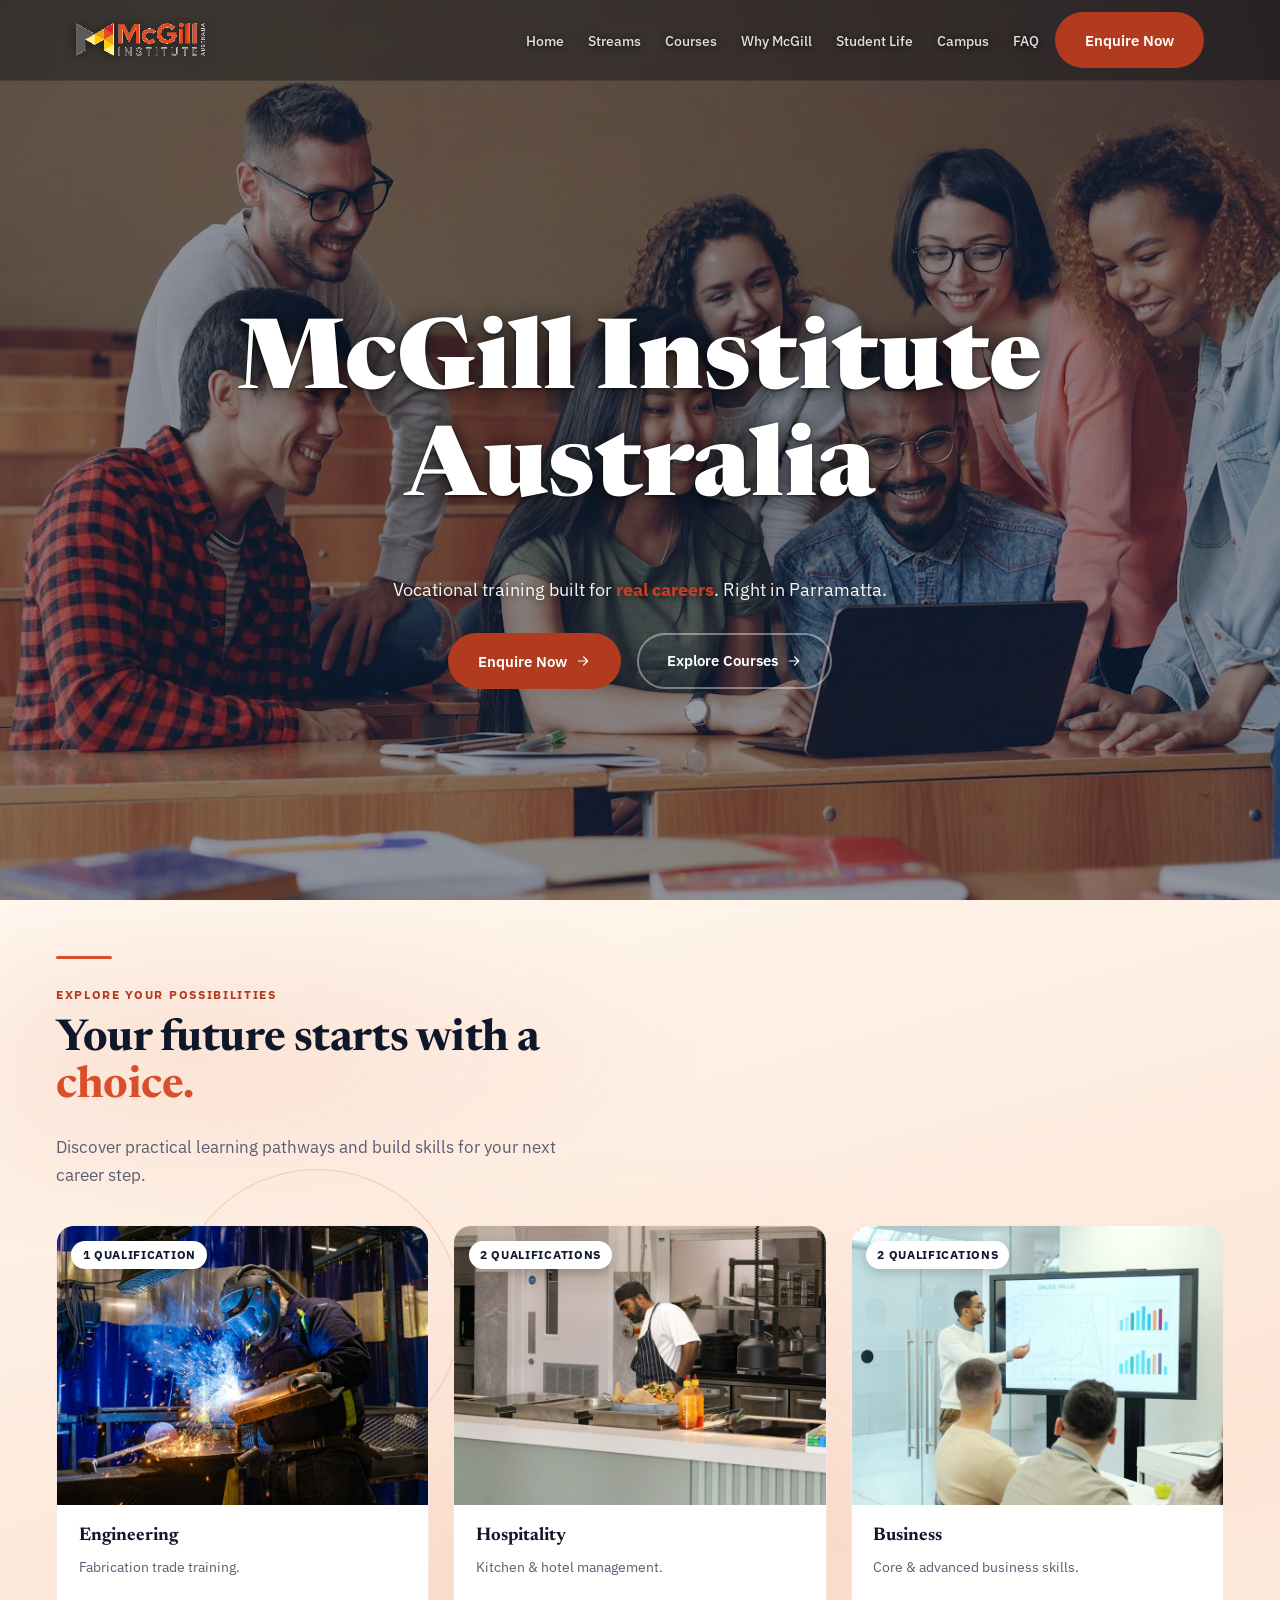
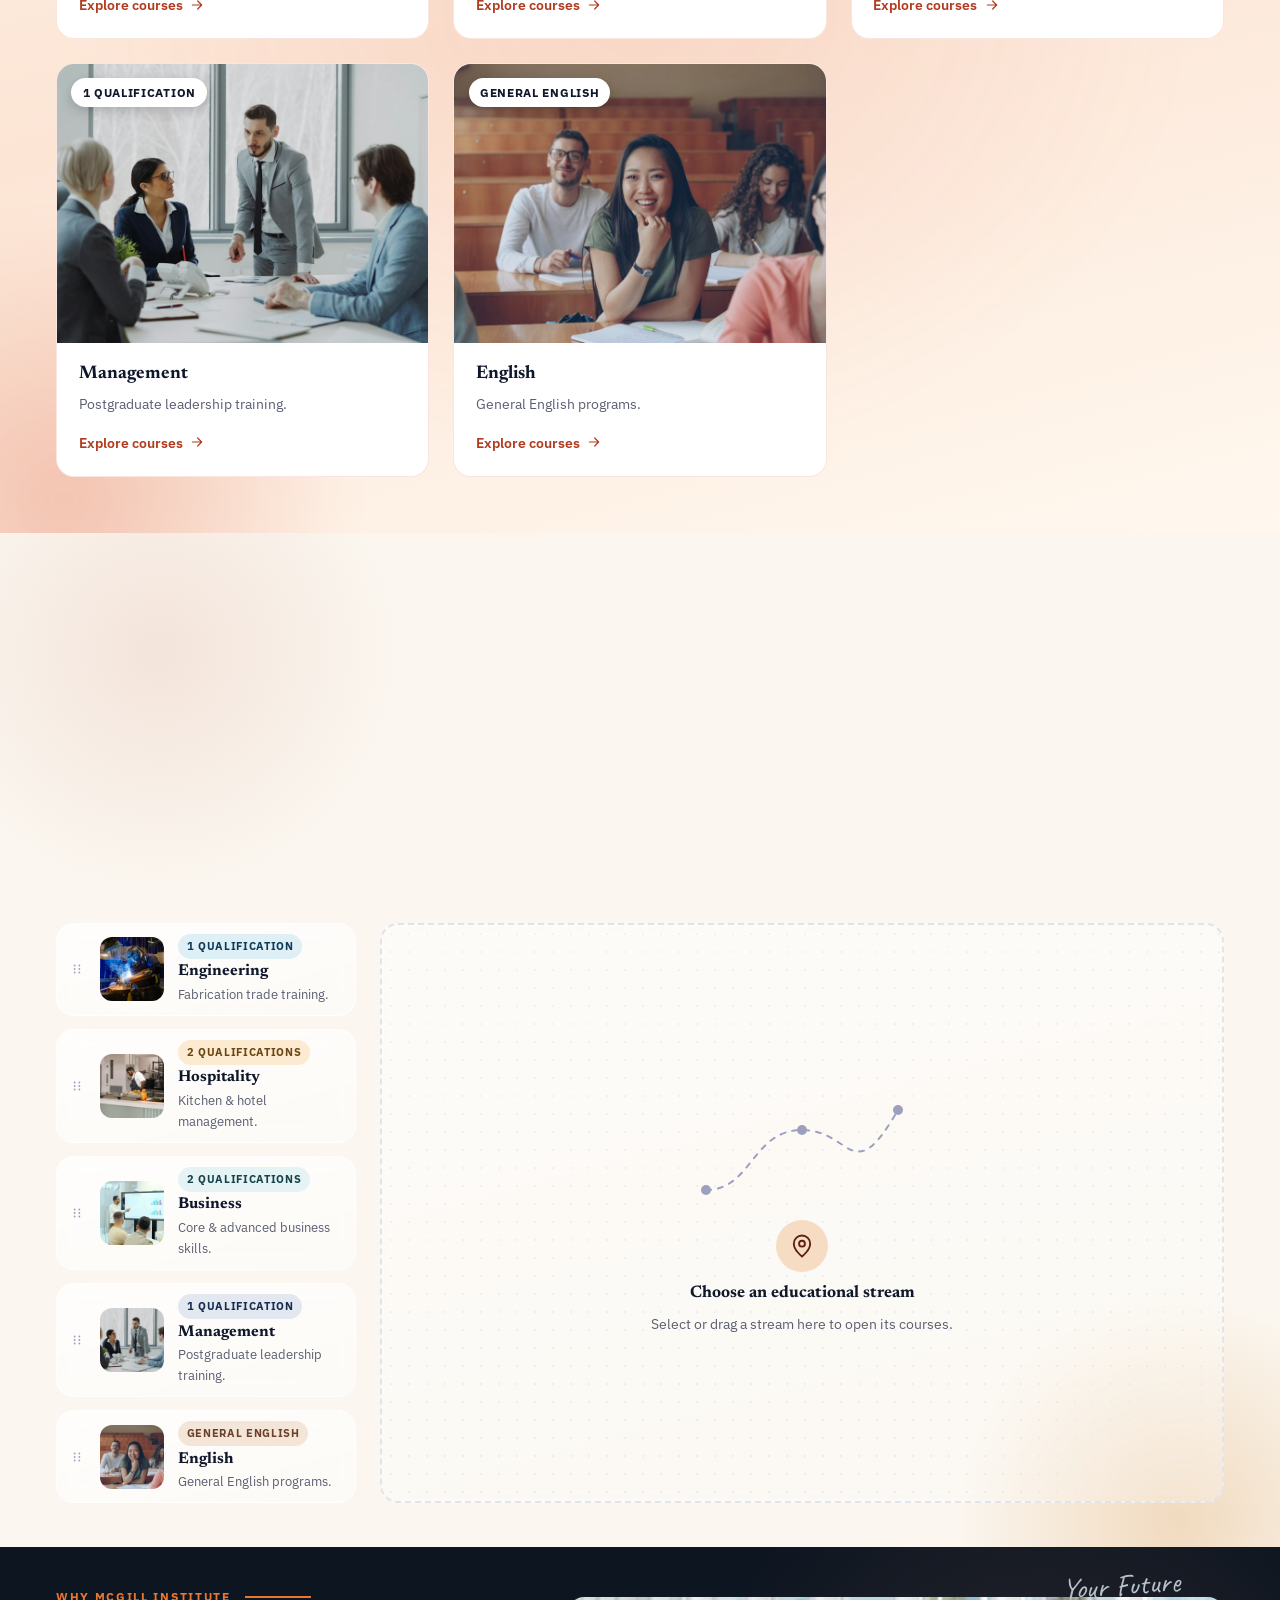
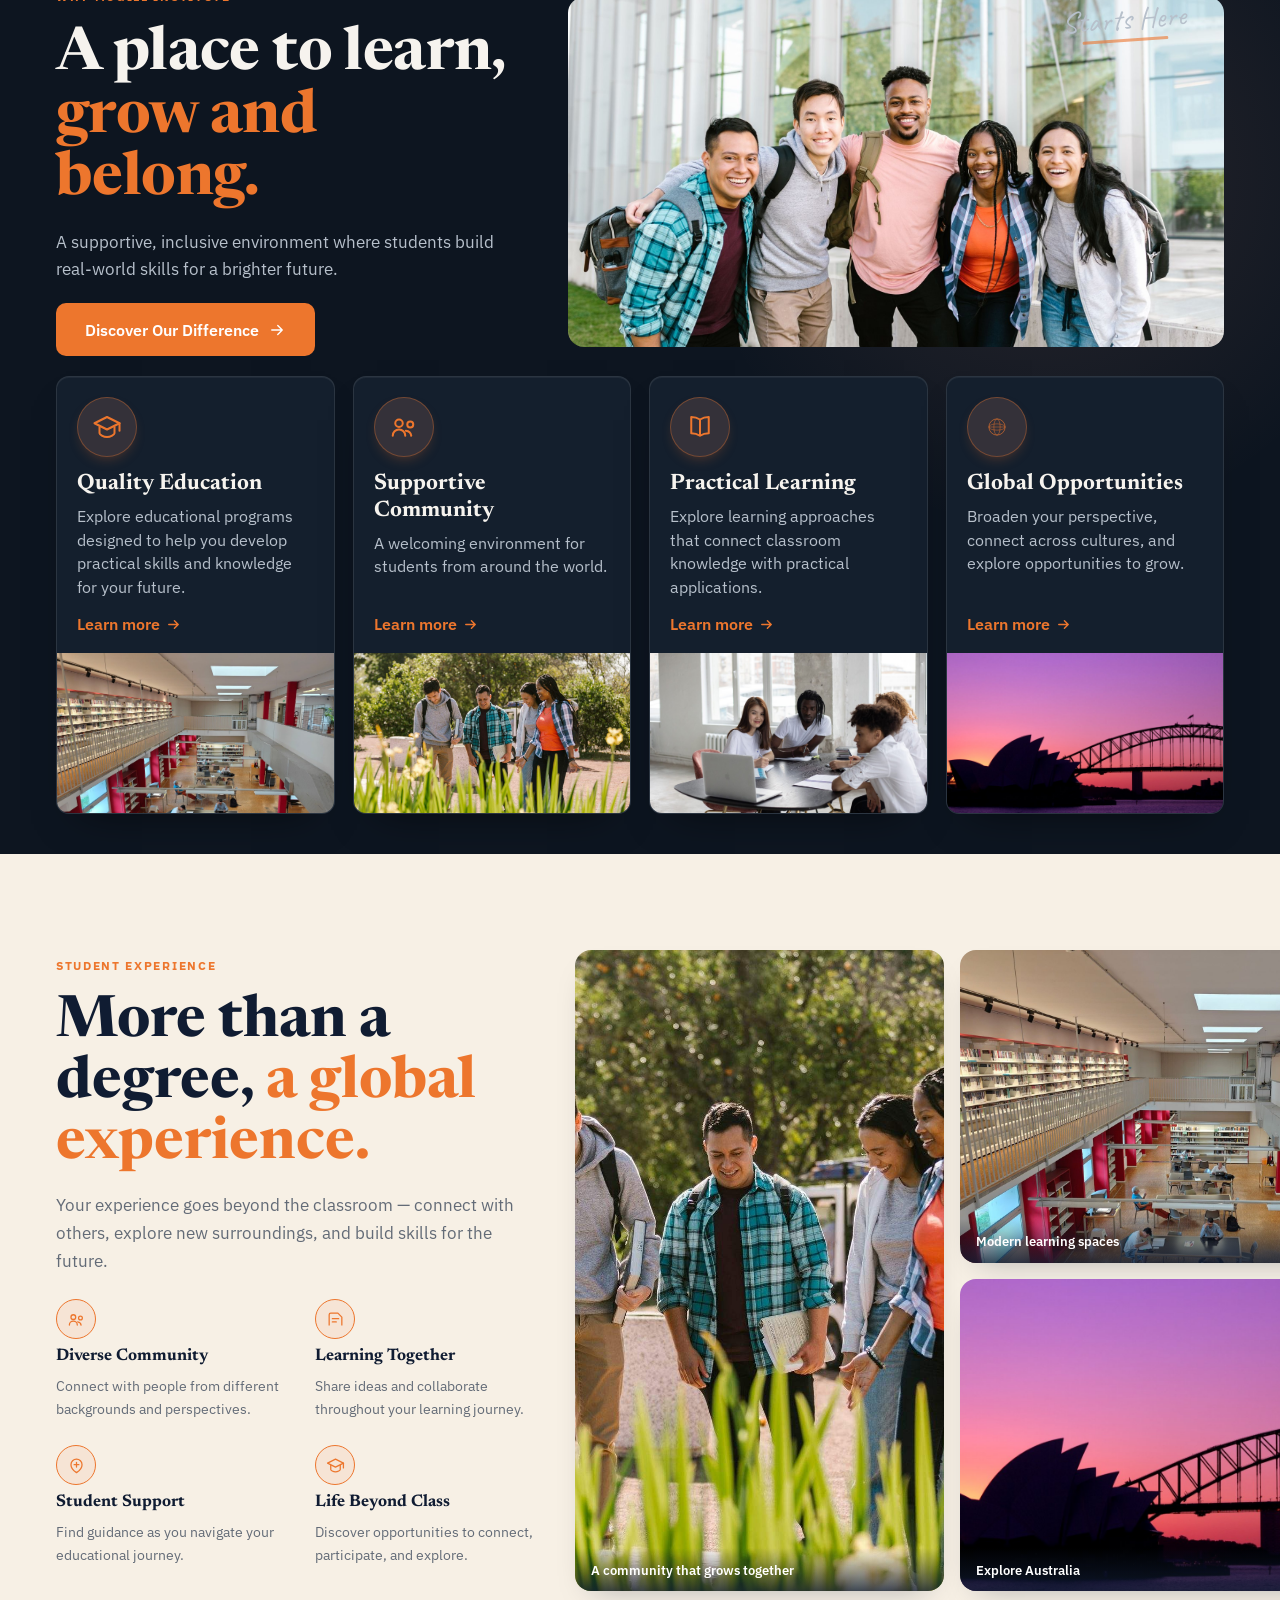
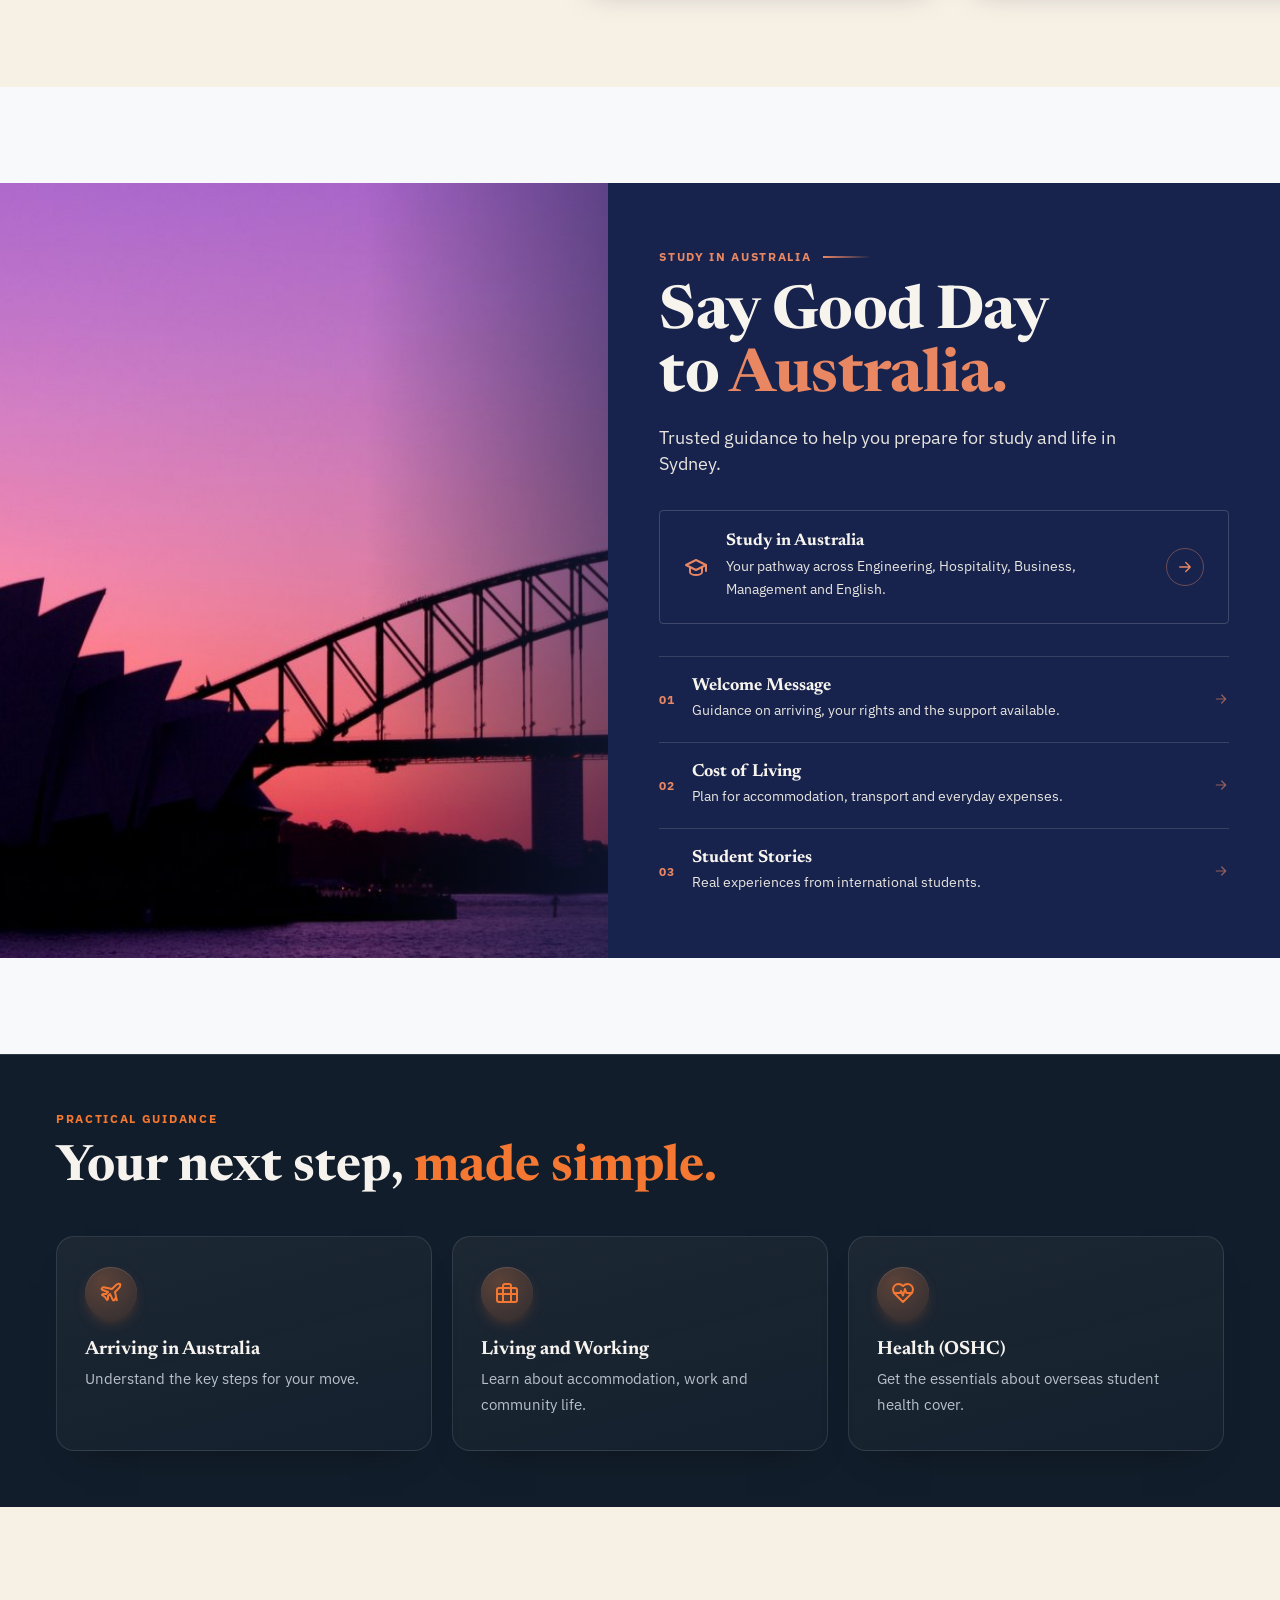
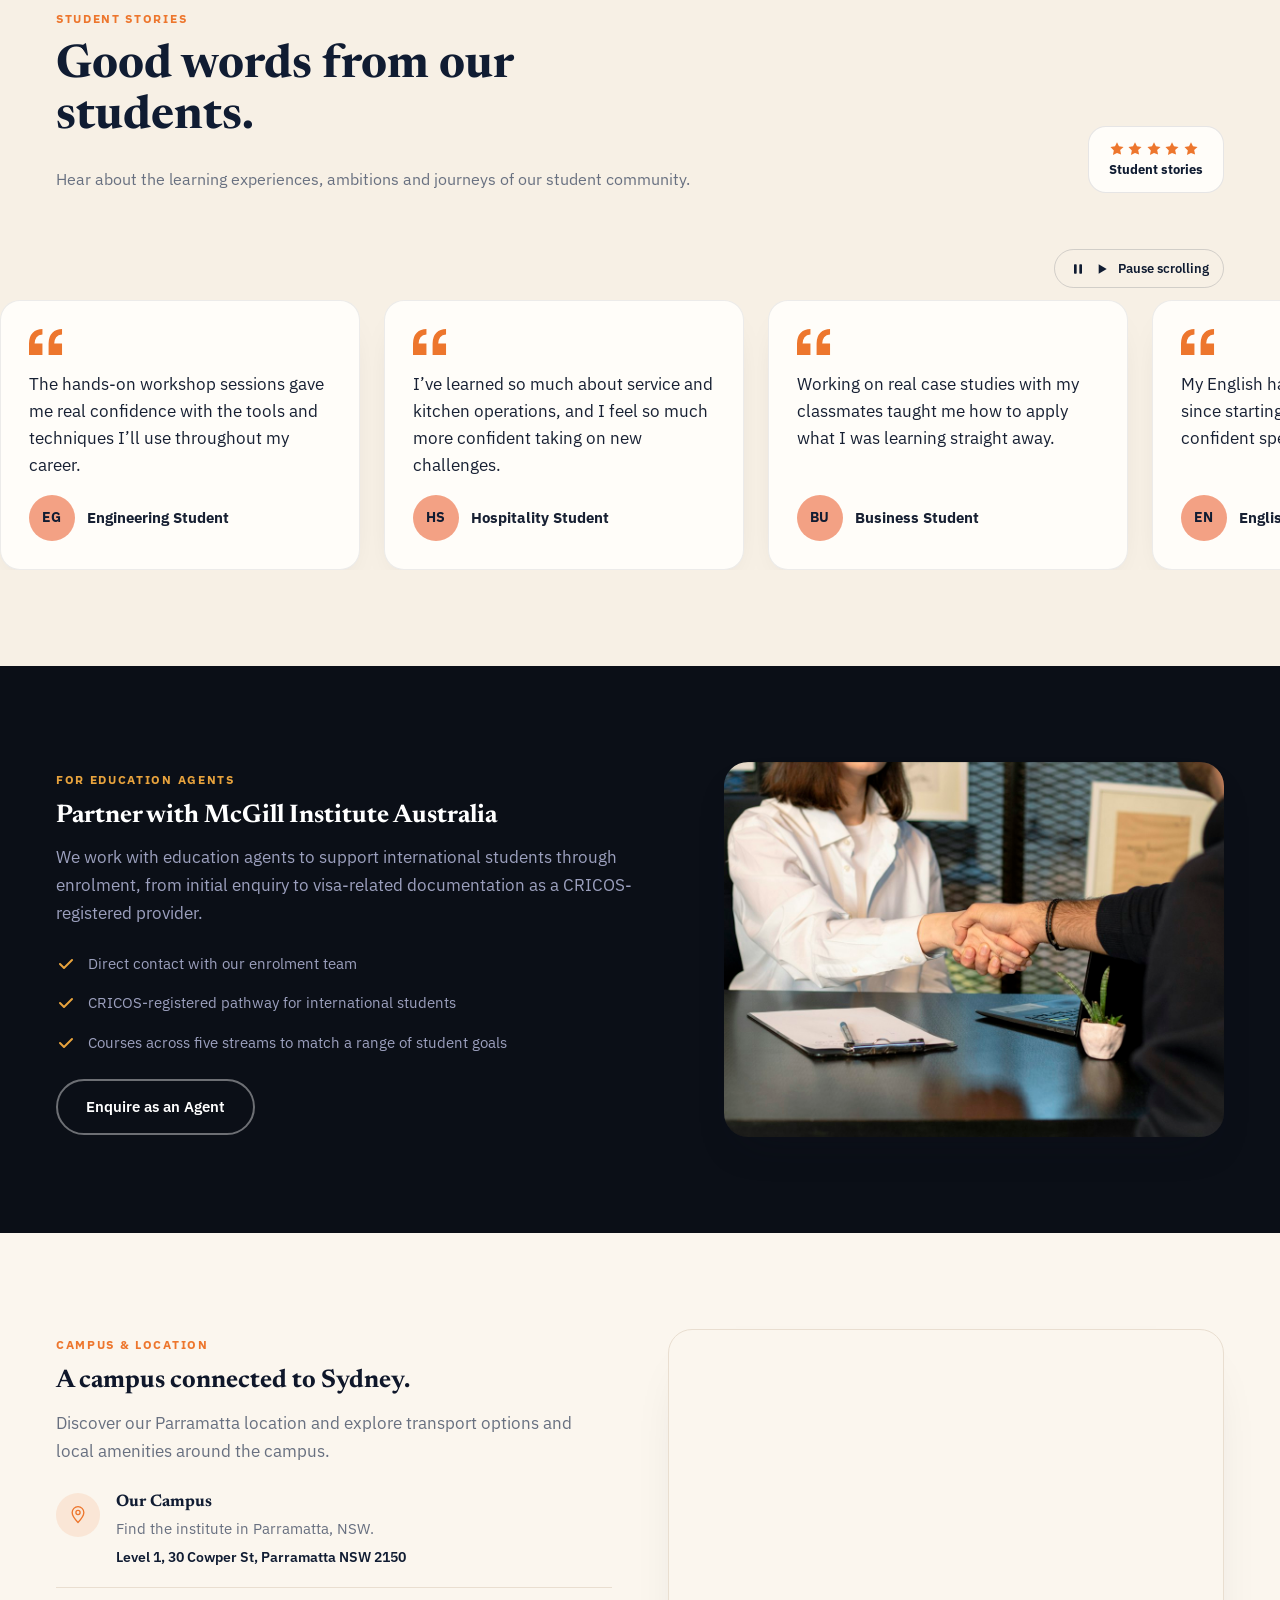
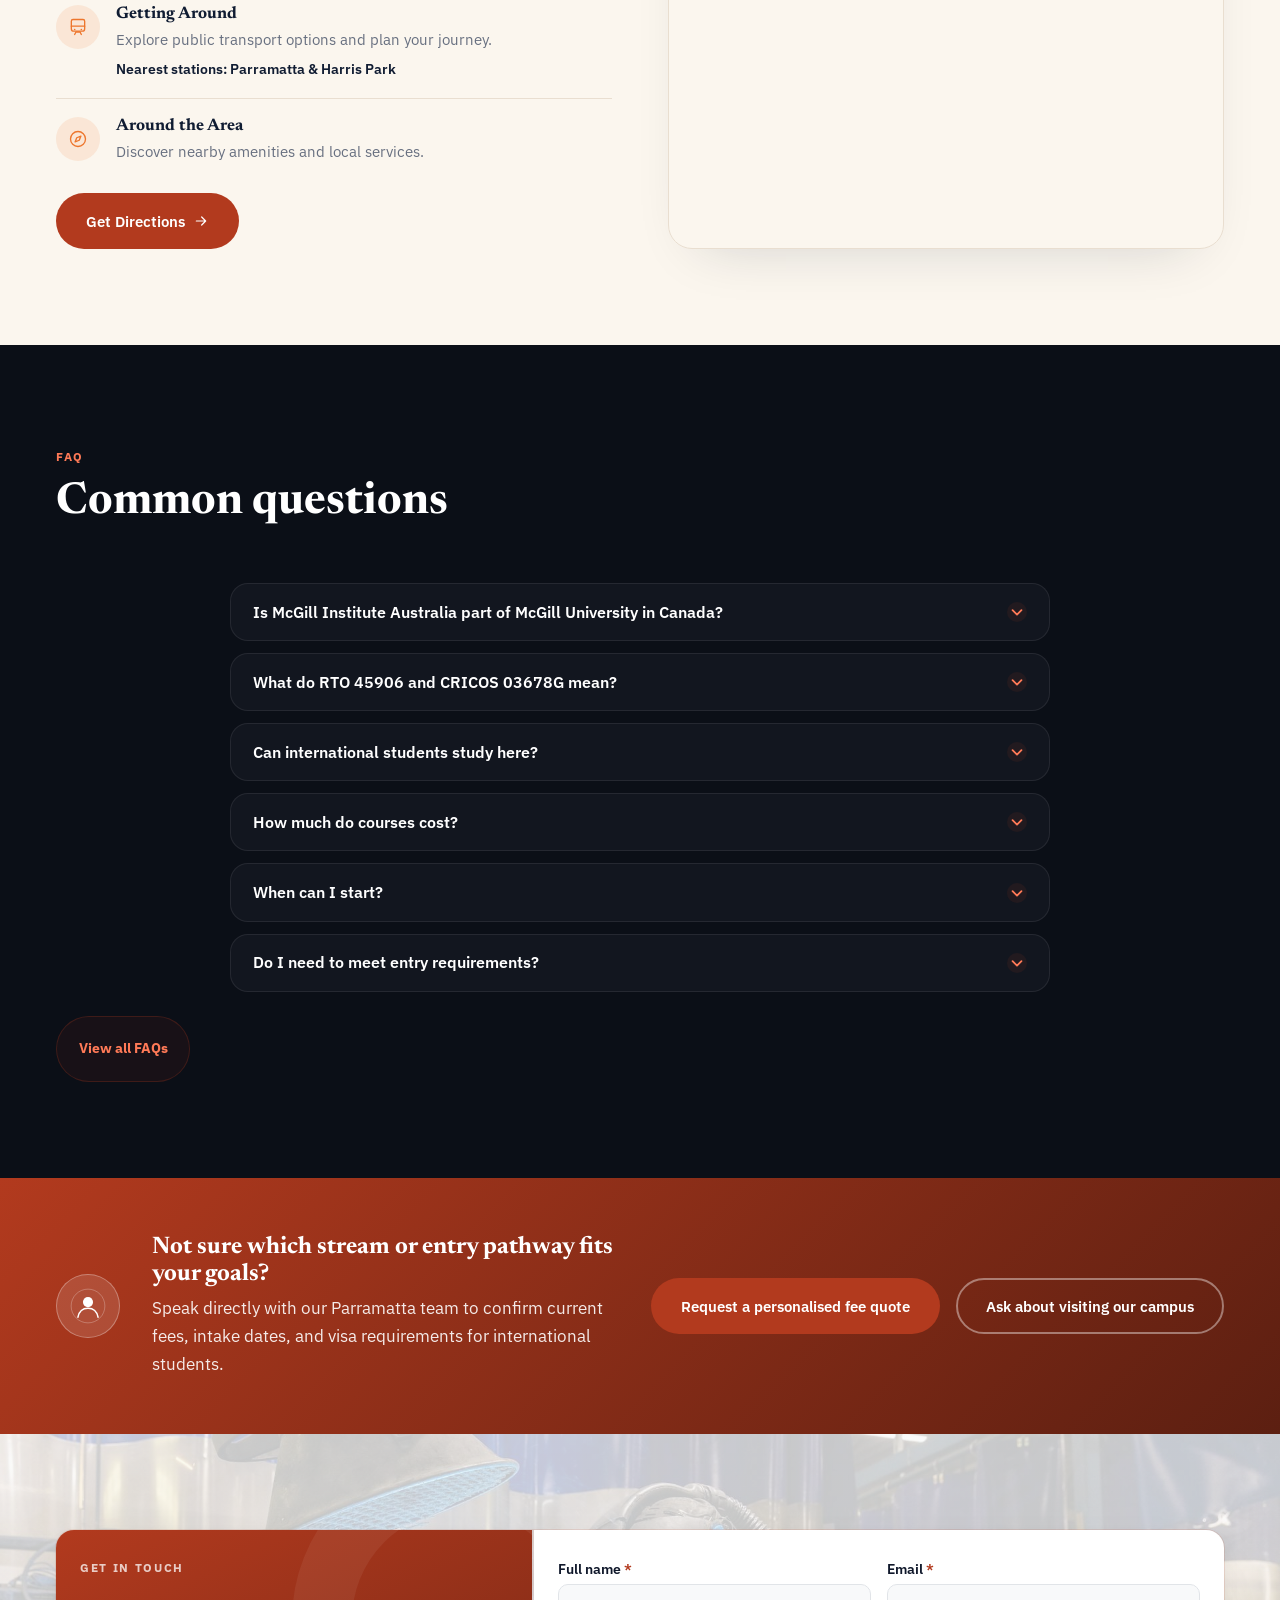
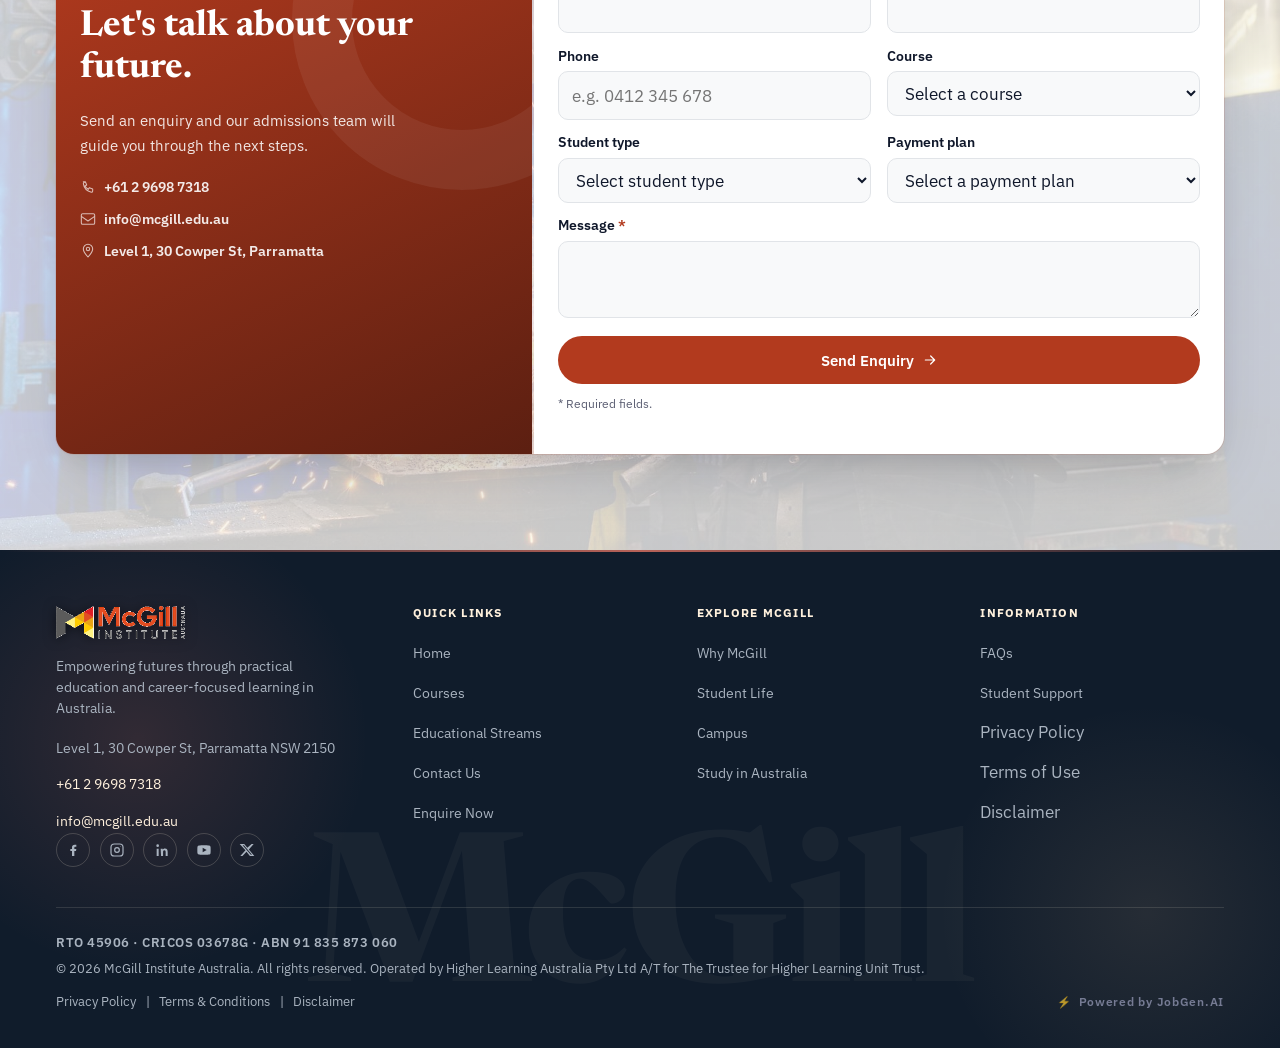
==== commit 06692cd2: "Redesign Study in Australia: Cambridge-inspired editorial split Scoped to #settling-in only (confirm" ====
--- a/index.html
+++ b/index.html
@@ -376,11 +376,12 @@
   </section>
 
   <!-- SETTLING IN AUSTRALIA -->
-  <section id="settling-in" class="tone-dark settling-section" aria-labelledby="settling-in-heading">
-    <div class="settling-glow" aria-hidden="true"></div>
-    <div class="settling-texture" aria-hidden="true"></div>
-    <div class="container settling-grid">
-      <div class="settling-copy reveal">
+  <section id="settling-in" class="settling-section" aria-labelledby="settling-in-heading">
+    <div class="settling-split">
+      <div class="settling-photo">
+        <img src="photos/why-sydney-harbour.jpg" alt="Sydney Opera House and Harbour Bridge silhouetted against a sunset sky" loading="lazy" width="1400" height="736">
+      </div>
+      <div class="settling-content reveal">
         <div class="settling-eyebrow-row">
           <span class="section-eyebrow settling-eyebrow">Study in Australia</span>
           <span class="settling-eyebrow-line" aria-hidden="true"></span>
@@ -400,36 +401,33 @@
             <svg width="18" height="18" viewBox="0 0 24 24" fill="none" aria-hidden="true"><path d="M5 12h14M13 6l6 6-6 6" stroke="currentColor" stroke-width="1.8" stroke-linecap="round" stroke-linejoin="round"/></svg>
           </a>
         </div>
-      </div>
-
-      <div class="settling-resources">
-        <a class="settling-resource reveal" href="https://www.studyaustralia.gov.au/news/australian-government-welcomes-international-students" target="_blank" rel="noopener noreferrer">
-          <span class="settling-resource-num">01</span>
-          <span class="settling-resource-icon" aria-hidden="true"><svg viewBox="0 0 24 24" fill="none" stroke="currentColor" stroke-width="2" stroke-linecap="round" stroke-linejoin="round"><path d="M16 21v-2a4 4 0 0 0-4-4H6a4 4 0 0 0-4 4v2"/><circle cx="9" cy="7" r="4"/><path d="M22 21v-2a4 4 0 0 0-3-3.87"/><path d="M16 3.13a4 4 0 0 1 0 7.75"/></svg></span>
-          <span class="settling-resource-body">
-            <h3>Welcome Message</h3>
-            <p>Guidance on arriving, your rights and the support available.</p>
-          </span>
-          <span class="settling-resource-arrow" aria-hidden="true"><svg width="18" height="18" viewBox="0 0 24 24" fill="none"><path d="M5 12h14M13 6l6 6-6 6" stroke="currentColor" stroke-width="1.8" stroke-linecap="round" stroke-linejoin="round"/></svg></span>
-        </a>
-        <a class="settling-resource reveal" href="https://costofliving.studyaustralia.gov.au/" target="_blank" rel="noopener noreferrer">
-          <span class="settling-resource-num">02</span>
-          <span class="settling-resource-icon" aria-hidden="true"><svg viewBox="0 0 24 24" fill="none" stroke="currentColor" stroke-width="2" stroke-linecap="round" stroke-linejoin="round"><path d="M19 7V5a2 2 0 0 0-2-2H6a2 2 0 0 0-2 2v2"/><path d="M3 7h16a2 2 0 0 1 2 2v9a2 2 0 0 1-2 2H5a2 2 0 0 1-2-2V7z"/><circle cx="16" cy="13" r="1.3" fill="currentColor" stroke="none"/></svg></span>
-          <span class="settling-resource-body">
-            <h3>Cost of Living</h3>
-            <p>Plan for accommodation, transport and everyday expenses.</p>
-          </span>
-          <span class="settling-resource-arrow" aria-hidden="true"><svg width="18" height="18" viewBox="0 0 24 24" fill="none"><path d="M5 12h14M13 6l6 6-6 6" stroke="currentColor" stroke-width="1.8" stroke-linecap="round" stroke-linejoin="round"/></svg></span>
-        </a>
-        <a class="settling-resource reveal" href="https://www.studyaustralia.gov.au/student-stories/student-life" target="_blank" rel="noopener noreferrer">
-          <span class="settling-resource-num">03</span>
-          <span class="settling-resource-icon" aria-hidden="true"><svg viewBox="0 0 24 24" fill="none" stroke="currentColor" stroke-width="2" stroke-linecap="round" stroke-linejoin="round"><path d="M12 7v14"/><path d="M3 18a1 1 0 0 1-1-1V4a1 1 0 0 1 1-1h5a4 4 0 0 1 4 4 4 4 0 0 1 4-4h5a1 1 0 0 1 1 1v13a1 1 0 0 1-1 1h-6a3 3 0 0 0-3 3 3 3 0 0 0-3-3z"/></svg></span>
-          <span class="settling-resource-body">
-            <h3>Student Stories</h3>
-            <p>Real experiences from international students.</p>
-          </span>
-          <span class="settling-resource-arrow" aria-hidden="true"><svg width="18" height="18" viewBox="0 0 24 24" fill="none"><path d="M5 12h14M13 6l6 6-6 6" stroke="currentColor" stroke-width="1.8" stroke-linecap="round" stroke-linejoin="round"/></svg></span>
-        </a>
+
+        <div class="settling-resources">
+          <a class="settling-resource" href="https://www.studyaustralia.gov.au/news/australian-government-welcomes-international-students" target="_blank" rel="noopener noreferrer">
+            <span class="settling-resource-num">01</span>
+            <span class="settling-resource-body">
+              <h3>Welcome Message</h3>
+              <p>Guidance on arriving, your rights and the support available.</p>
+            </span>
+            <span class="settling-resource-arrow" aria-hidden="true"><svg width="16" height="16" viewBox="0 0 24 24" fill="none"><path d="M5 12h14M13 6l6 6-6 6" stroke="currentColor" stroke-width="1.8" stroke-linecap="round" stroke-linejoin="round"/></svg></span>
+          </a>
+          <a class="settling-resource" href="https://costofliving.studyaustralia.gov.au/" target="_blank" rel="noopener noreferrer">
+            <span class="settling-resource-num">02</span>
+            <span class="settling-resource-body">
+              <h3>Cost of Living</h3>
+              <p>Plan for accommodation, transport and everyday expenses.</p>
+            </span>
+            <span class="settling-resource-arrow" aria-hidden="true"><svg width="16" height="16" viewBox="0 0 24 24" fill="none"><path d="M5 12h14M13 6l6 6-6 6" stroke="currentColor" stroke-width="1.8" stroke-linecap="round" stroke-linejoin="round"/></svg></span>
+          </a>
+          <a class="settling-resource" href="https://www.studyaustralia.gov.au/student-stories/student-life" target="_blank" rel="noopener noreferrer">
+            <span class="settling-resource-num">03</span>
+            <span class="settling-resource-body">
+              <h3>Student Stories</h3>
+              <p>Real experiences from international students.</p>
+            </span>
+            <span class="settling-resource-arrow" aria-hidden="true"><svg width="16" height="16" viewBox="0 0 24 24" fill="none"><path d="M5 12h14M13 6l6 6-6 6" stroke="currentColor" stroke-width="1.8" stroke-linecap="round" stroke-linejoin="round"/></svg></span>
+          </a>
+        </div>
       </div>
     </div>
   </section>
--- a/styles.css
+++ b/styles.css
@@ -724,6 +724,58 @@
   .compare-bar-item-name { display: none; } /* thumbnails + count still convey the selection at this width */
 }
 
+/* ============ Course Discovery: white canvas / black cards (scoped to #courses only) ============
+   Explicit request, course section only -- not applied anywhere else on the site. Section is
+   .tone-light (so default heading/body text and --coral-text already resolve correctly for a
+   light background) with --bg forced to literal #fff and --text forced to literal #111111 per
+   the brief's exact hex values. Cards, the search box, filter chips and the quote-tool's
+   dropdowns are then explicitly pushed to solid black/charcoal with light text -- they no
+   longer get their surface color from --surface (which .tone-light would otherwise make white),
+   since this is the one part of the site where "card" means "black surface", not "whatever the
+   section tone says". Coral accents (buttons, active filter state, tags) are untouched. */
+.course-discovery--mono { --bg: #ffffff; --text: #111111; background: var(--bg); color: var(--text); }
+.course-discovery--mono .course-discovery-glow { opacity: 0.6; } /* a touch stronger -- glows read softer on white than on the dark bg they were tuned for */
+
+.course-discovery--mono .course-search {
+  background: #111111; border-color: #111111; color: #fff;
+}
+.course-discovery--mono .course-search input { color: #fff; }
+.course-discovery--mono .course-search input::placeholder { color: #f3f4f6; opacity: 0.6; }
+.course-discovery--mono .course-search:focus-within { border-color: var(--coral); }
+
+.course-discovery--mono .filter-chip { background: #111111; color: #f3f4f6; border-color: #111111; }
+.course-discovery--mono .filter-chip[aria-pressed="true"] { background: var(--coral); border-color: var(--coral); color: #fff; }
+.course-discovery--mono .filter-chip:not([aria-pressed="true"]) .filter-count { background: rgba(255,255,255,0.14); color: #f3f4f6; }
+
+.course-discovery--mono .course-search-empty { background: #111111; border-color: #111111; color: #fff; }
+.course-discovery--mono .course-search-empty p { color: #f3f4f6; }
+
+.course-discovery--mono .course-featured { border-color: #111111; }
+.course-discovery--mono .course-featured-body { background: #000000; color: #fff; }
+.course-discovery--mono .course-featured-body p { color: #f3f4f6; }
+.course-discovery--mono .course-featured-meta { color: #d1d5db; }
+
+.course-discovery--mono .course-card { background: #111111; border-color: #111111; color: #fff; }
+.course-discovery--mono .course-card::before { background: var(--coral); } /* was coral-bright, a light-theme-tuned shade; plain coral holds contrast against the now-black card corner */
+.course-discovery--mono .course-card h3,
+.course-discovery--mono .course-card p { color: #fff; }
+.course-discovery--mono .course-card-desc { color: #d1d5db; }
+.course-discovery--mono .course-card-meta { color: #9ca3af !important; }
+.course-discovery--mono .course-code { background: rgba(255,255,255,0.1); border-color: rgba(255,255,255,0.25); color: #fff; }
+.course-discovery--mono .course-level { background: #000000; border-color: rgba(255,255,255,0.25); color: #f3f4f6; }
+.course-discovery--mono .course-card-cta { color: var(--coral-bright); }
+.course-discovery--mono .course-prospectus-btn { border-color: rgba(255,255,255,0.3); color: #f3f4f6; }
+.course-discovery--mono .course-prospectus-btn:hover { border-color: var(--coral-bright); color: var(--coral-bright); }
+
+.course-discovery--mono .quote-tool { background: #111111; border-color: #111111; color: #fff; }
+.course-discovery--mono .quote-tool h3 { color: #fff; }
+.course-discovery--mono .quote-tool-copy p { color: #f3f4f6; }
+.course-discovery--mono .quote-tool-form label { color: #f3f4f6; }
+.course-discovery--mono .quote-tool-form select {
+  background: #000000; color: #fff; border-color: rgba(255,255,255,0.3);
+}
+.course-discovery--mono .quote-tool-form select:focus { border-color: var(--coral); outline-color: var(--coral); }
+
 /* ============ Why McGill Institute ============ */
 /* Flipped from light cream to dark navy per explicit later request -- reuses the
    Settling-in section's exact dark palette (#0D1520 bg, #141F2D card, #F6F3EE/#B7C0CB
@@ -839,130 +891,100 @@
    existing dark tokens. #0D1520 main bg, #111D2A secondary bg, #141F2D card/
    panel bg, #F6F3EE main text, #B7C0CB secondary text, #8995A4 muted text,
    #F47732 accent, #FF8A45 hover accent. See DESIGN.md. */
-#settling-in {
-  position: relative; overflow: hidden; background: #0D1520; color: #F6F3EE; padding: 4.5rem 0 1.5rem;
-}
 #practical-guidance {
   position: relative; background: #111D2A; color: #F6F3EE;
   border-top: 1px solid rgba(222,231,241,0.14); padding: 3rem 0 3.5rem;
 }
-#settling-in p, #practical-guidance p { color: #B7C0CB; }
-
-/* Soft coral glow + a near-invisible diagonal hairline texture behind the content -- the
-   "subtle texture / soft lighting / depth" the brief asked for, kept faint enough to read
-   as atmosphere rather than decoration. Same radial-glow technique as .why-shape, recolored
-   and repositioned for this section's own palette. */
-.settling-glow {
-  position: absolute; top: -22%; left: -10%; width: 760px; height: 760px; max-width: 65vw;
-  background: radial-gradient(circle at 50% 50%, rgba(244,119,50,0.16), rgba(244,119,50,0) 68%);
-  border-radius: 50%; pointer-events: none; z-index: 0;
-}
-.settling-texture {
-  position: absolute; inset: 0; pointer-events: none; z-index: 0; opacity: 0.5;
-  background-image: repeating-linear-gradient(135deg, rgba(246,243,238,0.025) 0 1px, transparent 1px 64px);
-}
-/* grid-template-columns: 1fr below the 900px breakpoint is load-bearing, not decorative --
-   without it the single implicit column sizes to its content's intrinsic width instead of
-   100% of the container (classic CSS Grid blowout), and the fixed-width numbered badges
-   added below were enough to push that past the viewport on narrow screens. */
-.settling-grid { position: relative; z-index: 1; display: grid; grid-template-columns: 1fr; gap: 2.5rem; }
-@media (min-width: 900px) { .settling-grid { grid-template-columns: 1.17fr 1fr; align-items: start; } }
+#practical-guidance p { color: #B7C0CB; }
+
+/* ---- Study in Australia: Cambridge-inspired editorial split ----
+   Own scoped literal palette per this brief's exact hex table (distinct from the previous
+   #0D1520-family treatment this section had, and from the sitewide OLED tokens) -- #17234D
+   deep navy, #F7F4EE warm ivory, #292929 muted charcoal, #E8E5DF warm grey, #E98763 coral.
+   Structural change from the previous pass: a real, large photograph (reused from the
+   existing Why McGill/Student Experience asset, not a new image) is now the section's major
+   visual element in an asymmetric split against a single unified navy content column,
+   replacing the glow/texture/glass treatment that stood in for imagery before. All copy is
+   unchanged from the previous version -- see index.html. */
+.settling-section { overflow: hidden; }
+.settling-split { display: grid; grid-template-columns: 1fr; }
+@media (min-width: 900px) { .settling-split { grid-template-columns: 0.95fr 1.05fr; min-height: 680px; } }
+.settling-photo { position: relative; overflow: hidden; background: #17234D; min-height: 280px; }
+.settling-photo img {
+  width: 100%; height: 100%; object-fit: cover; display: block; transition: transform 0.6s ease;
+}
+.settling-split:hover .settling-photo img { transform: scale(1.04); }
+@media (prefers-reduced-motion: reduce) { .settling-split:hover .settling-photo img { transform: none; } }
+/* Soft navy wash along the inner edge so the hard photo/panel seam reads as one composition,
+   not two unrelated blocks pasted together. */
+.settling-photo::after {
+  content: ""; position: absolute; inset: 0; pointer-events: none;
+  background: linear-gradient(90deg, rgba(23,35,77,0) 60%, rgba(23,35,77,0.5) 100%);
+}
+@media (max-width: 899px) { .settling-photo::after { background: linear-gradient(180deg, rgba(23,35,77,0) 55%, rgba(23,35,77,0.55) 100%); } }
+
+.settling-content {
+  background: #17234D; color: #F7F4EE; padding: clamp(2.5rem, 5vw, 4.5rem) clamp(1.5rem, 4vw, 3.5rem);
+  display: flex; flex-direction: column; justify-content: center;
+}
+.settling-content p { color: #E8E5DF; }
 
 .settling-eyebrow-row { display: flex; align-items: center; gap: 12px; margin-bottom: 1rem; }
-.settling-eyebrow { color: #F47732; margin-bottom: 0; }
-.settling-eyebrow-line { width: 48px; height: 2px; background: linear-gradient(90deg, #F47732, rgba(244,119,50,0)); flex-shrink: 0; }
+.settling-eyebrow { color: #E98763; margin-bottom: 0; }
+.settling-eyebrow-line { width: 48px; height: 2px; background: linear-gradient(90deg, #E98763, rgba(233,135,99,0)); flex-shrink: 0; }
 
 #settling-in-heading {
-  font-size: clamp(2.375rem, 1.3rem + 4.2vw, 4.75rem); line-height: 1.02; letter-spacing: -0.01em;
-  color: #F6F3EE; margin-bottom: 1.1rem;
-}
-#settling-in-heading em { color: #F47732; font-style: normal; }
-.settling-copy > p { font-size: 1.15rem; line-height: 1.5; max-width: 500px; margin-bottom: 2rem; }
-
-/* Study in Australia feature card: genuine glass -- backdrop-filter over the glow behind it,
-   a translucent (not solid) fill, and a top inner highlight simulating a light edge, rather
-   than the previous flat #141F2D panel. */
+  font-size: clamp(2.25rem, 1.3rem + 3.6vw, 3.75rem); line-height: 1.05; letter-spacing: -0.01em;
+  color: #F7F4EE; margin-bottom: 1rem;
+}
+#settling-in-heading em { color: #E98763; font-style: normal; }
+.settling-content > p { font-size: 1.1rem; line-height: 1.5; max-width: 46ch; margin-bottom: 2rem; }
+
+/* Study in Australia panel: a restrained bordered block, not a glass card -- "avoid
+   excessive glassmorphism" per this brief, a deliberate change from the previous pass. */
 .settling-panel {
-  position: relative; display: flex; align-items: center; gap: 1.1rem;
-  background: linear-gradient(165deg, rgba(246,243,238,0.1), rgba(246,243,238,0.03));
-  backdrop-filter: blur(20px); -webkit-backdrop-filter: blur(20px);
-  border: 1px solid rgba(246,243,238,0.16); border-radius: 18px; padding: 1.5rem 1.6rem;
-  box-shadow: 0 24px 48px -28px rgba(0,0,0,0.65), inset 0 1px 0 rgba(255,255,255,0.12);
-  transition: transform 0.3s ease, box-shadow 0.3s ease, border-color 0.3s ease;
-}
-.settling-panel:hover {
-  transform: translateY(-4px); border-color: rgba(244,119,50,0.4);
-  box-shadow: 0 28px 56px -26px rgba(0,0,0,0.7), 0 0 0 1px rgba(244,119,50,0.12), inset 0 1px 0 rgba(255,255,255,0.14);
-}
-@media (prefers-reduced-motion: reduce) { .settling-panel:hover { transform: none; } }
-.settling-panel-icon {
-  width: 56px; height: 56px; border-radius: 50%; flex-shrink: 0; color: #F47732;
-  background: radial-gradient(circle at 35% 30%, rgba(255,138,69,0.3), rgba(244,119,50,0.1));
-  display: flex; align-items: center; justify-content: center;
-  box-shadow: 0 6px 16px -6px rgba(244,119,50,0.45), inset 0 1px 0 rgba(255,255,255,0.14);
-  transition: transform 0.25s ease;
-}
-.settling-panel-icon svg { width: 26px; height: 26px; }
-.settling-panel:hover .settling-panel-icon { transform: translateY(-2px) scale(1.04); }
-@media (prefers-reduced-motion: reduce) { .settling-panel:hover .settling-panel-icon { transform: none; } }
+  display: flex; align-items: center; gap: 1.1rem;
+  border: 1px solid rgba(247,244,238,0.18); border-radius: 4px; padding: 1.35rem 1.5rem;
+  transition: border-color 0.25s ease, background 0.25s ease;
+}
+.settling-panel:hover { border-color: rgba(233,135,99,0.5); background: rgba(233,135,99,0.05); }
+.settling-panel-icon { flex-shrink: 0; color: #E98763; display: flex; align-items: center; justify-content: center; }
+.settling-panel-icon svg { width: 24px; height: 24px; }
 .settling-panel-body { flex: 1; min-width: 0; }
-.settling-panel-body h3 { font-size: 1.1rem; margin-bottom: 0.3rem; color: #F6F3EE; }
-.settling-panel-body p { font-size: 0.9rem; margin-bottom: 0.6rem; }
+.settling-panel-body h3 { font-size: 1.05rem; margin-bottom: 0.25rem; color: #F7F4EE; }
+.settling-panel-body p { font-size: 0.88rem; margin-bottom: 0; }
 .settling-panel-cta {
-  width: 42px; height: 42px; border-radius: 50%; flex-shrink: 0; color: #F47732;
-  border: 1px solid rgba(244,119,50,0.38); display: flex; align-items: center; justify-content: center;
-  transition: background 0.2s ease, color 0.2s ease, transform 0.2s ease, box-shadow 0.2s ease;
-}
-.settling-panel-cta:hover { background: #F47732; color: #0D1520; transform: translateX(3px); box-shadow: 0 8px 20px -8px rgba(244,119,50,0.6); }
-.settling-panel-cta:focus-visible { outline: 3px solid #F47732; outline-offset: 3px; }
+  width: 38px; height: 38px; border-radius: 50%; flex-shrink: 0; color: #E98763;
+  border: 1px solid rgba(233,135,99,0.4); display: flex; align-items: center; justify-content: center;
+  transition: background 0.2s ease, color 0.2s ease, transform 0.2s ease;
+}
+.settling-panel-cta:hover { background: #E98763; color: #17234D; transform: translateX(3px); }
+.settling-panel-cta:focus-visible { outline: 3px solid #E98763; outline-offset: 3px; }
 @media (prefers-reduced-motion: reduce) { .settling-panel-cta:hover { transform: none; } }
 
-.settling-resources { display: flex; flex-direction: column; }
-@media (min-width: 900px) { .settling-resources { border-left: 1px solid rgba(222,231,241,0.14); padding-left: 2rem; } }
+/* Resource list: a clean numbered index (number + title + description + arrow), no icon
+   circles -- a quieter, more editorial reading than the previous icon-per-row treatment. */
+.settling-resources { display: flex; flex-direction: column; margin-top: 2rem; }
 .settling-resource {
-  position: relative; display: grid; grid-template-columns: auto auto 1fr auto; align-items: center; gap: 1.1rem;
-  padding: 1.5rem 1rem 1.5rem 1.1rem; margin: 0 -1rem; border-radius: 14px;
-  border-bottom: 1px solid rgba(222,231,241,0.12);
-  text-decoration: none; color: inherit; transition: background 0.25s ease, transform 0.25s ease;
-}
-.settling-resource::before {
-  content: ""; position: absolute; left: 0; top: 10%; bottom: 10%; width: 3px; border-radius: 2px;
-  background: #F47732; transform: scaleY(0); transform-origin: center; transition: transform 0.25s ease;
-}
-.settling-resource:last-child { border-bottom: none; }
-.settling-resource:hover { background: rgba(244,119,50,0.06); transform: translateX(2px); }
-.settling-resource:hover::before { transform: scaleY(1); }
-@media (prefers-reduced-motion: reduce) { .settling-resource:hover { transform: none; } }
-.settling-resource:focus-visible { outline: 3px solid #F47732; outline-offset: -3px; }
+  position: relative; display: grid; grid-template-columns: auto 1fr auto; align-items: center; gap: 1.1rem;
+  padding: 1.25rem 0; border-top: 1px solid rgba(247,244,238,0.14);
+  text-decoration: none; color: inherit; transition: padding-left 0.25s ease;
+}
+.settling-resource:last-child { padding-bottom: 0; }
+.settling-resource:hover { padding-left: 0.4rem; }
+@media (prefers-reduced-motion: reduce) { .settling-resource:hover { padding-left: 0; } }
+.settling-resource:focus-visible { outline: 2px solid #E98763; outline-offset: 2px; }
 .settling-resource-num {
-  display: flex; align-items: center; justify-content: center; width: 30px; height: 30px; flex-shrink: 0;
-  border-radius: 50%; border: 1px solid rgba(244,119,50,0.35);
-  font-family: var(--font-mono); font-weight: 700; font-size: 0.72rem; color: #F47732;
-  transition: background 0.25s ease, color 0.25s ease, border-color 0.25s ease;
-}
-.settling-resource:hover .settling-resource-num { background: #F47732; color: #0D1520; border-color: #F47732; }
-.settling-resource-icon {
-  width: 52px; height: 52px; border-radius: 50%; flex-shrink: 0; color: #F47732;
-  background: rgba(244,119,50,0.12); display: flex; align-items: center; justify-content: center;
-  transition: background 0.25s ease, transform 0.25s ease;
-}
-.settling-resource:hover .settling-resource-icon { background: rgba(244,119,50,0.22); transform: scale(1.05); }
-@media (prefers-reduced-motion: reduce) { .settling-resource:hover .settling-resource-icon { transform: none; } }
-.settling-resource-icon svg { width: 22px; height: 22px; }
-.settling-resource-body h3 {
-  font-size: 1.35rem; margin-bottom: 0.2rem; color: #F6F3EE; transition: color 0.2s ease;
-}
-.settling-resource-body p { font-size: 0.95rem; margin-bottom: 0; }
-.settling-resource:hover .settling-resource-body h3 { color: #FF8A45; }
-.settling-resource-arrow {
-  width: 42px; height: 42px; border-radius: 50%; flex-shrink: 0; color: #F47732; opacity: 0.55;
-  border: 1px solid rgba(244,119,50,0.3); display: flex; align-items: center; justify-content: center;
-  transition: transform 0.25s ease, opacity 0.25s ease, border-color 0.25s ease;
-}
-.settling-resource:hover .settling-resource-arrow { opacity: 1; border-color: #F47732; }
+  font-family: var(--font-mono); font-weight: 700; font-size: 0.78rem; color: #E98763; letter-spacing: 0.04em;
+}
+.settling-resource-body h3 { font-size: 1.1rem; margin-bottom: 0.15rem; color: #F7F4EE; transition: color 0.2s ease; }
+.settling-resource-body p { font-size: 0.88rem; margin-bottom: 0; }
+.settling-resource:hover .settling-resource-body h3 { color: #E98763; }
+.settling-resource-arrow { color: #E98763; opacity: 0.6; display: flex; transition: opacity 0.2s ease; }
+.settling-resource:hover .settling-resource-arrow { opacity: 1; }
 .settling-resource-arrow svg { transition: transform 0.25s ease; }
 .settling-resource:hover .settling-resource-arrow svg { transform: translateX(3px); }
-@media (prefers-reduced-motion: reduce) { .settling-resource:hover .settling-resource-arrow svg { transform: none; } }
+@media (prefers-reduced-motion: reduce) { .settling-resource-arrow svg { transition: none; } .settling-resource:hover .settling-resource-arrow svg { transform: none; } }
 
 .practical-guidance-head { margin-bottom: 2.5rem; position: relative; z-index: 1; }
 .practical-guidance-eyebrow { color: #F47732; }
@@ -1008,23 +1030,15 @@
 .practical-guidance-item:hover .practical-guidance-arrow { opacity: 1; transform: translate(0, 0); border-color: #F47732; }
 @media (prefers-reduced-motion: reduce) { .practical-guidance-arrow { transition: opacity 0.25s ease; transform: none; } }
 
-/* Per-card/row reveal stagger (same pattern as #streams .stream-card) rather than one block
+/* Per-card reveal stagger (same pattern as #streams .stream-card) rather than one block
    fading in together -- reads as a more deliberate, art-directed entrance. */
-.settling-resource.reveal:nth-child(1) { transition-delay: 0s; }
-.settling-resource.reveal:nth-child(2) { transition-delay: 0.08s; }
-.settling-resource.reveal:nth-child(3) { transition-delay: 0.16s; }
 .practical-guidance-item.reveal:nth-child(1) { transition-delay: 0s; }
 .practical-guidance-item.reveal:nth-child(2) { transition-delay: 0.08s; }
 .practical-guidance-item.reveal:nth-child(3) { transition-delay: 0.16s; }
 @media (prefers-reduced-motion: reduce) {
-  .settling-resource.reveal, .practical-guidance-item.reveal { transition-delay: 0s; }
-}
-
-@media (max-width: 899px) {
-  .settling-panel { flex-wrap: wrap; }
-  .settling-resource { grid-template-columns: auto auto 1fr; }
-  .settling-resource-arrow { display: none; }
-}
+  .practical-guidance-item.reveal { transition-delay: 0s; }
+}
+
 @media (max-width: 759px) {
   .practical-guidance-arrow { display: none; }
 }
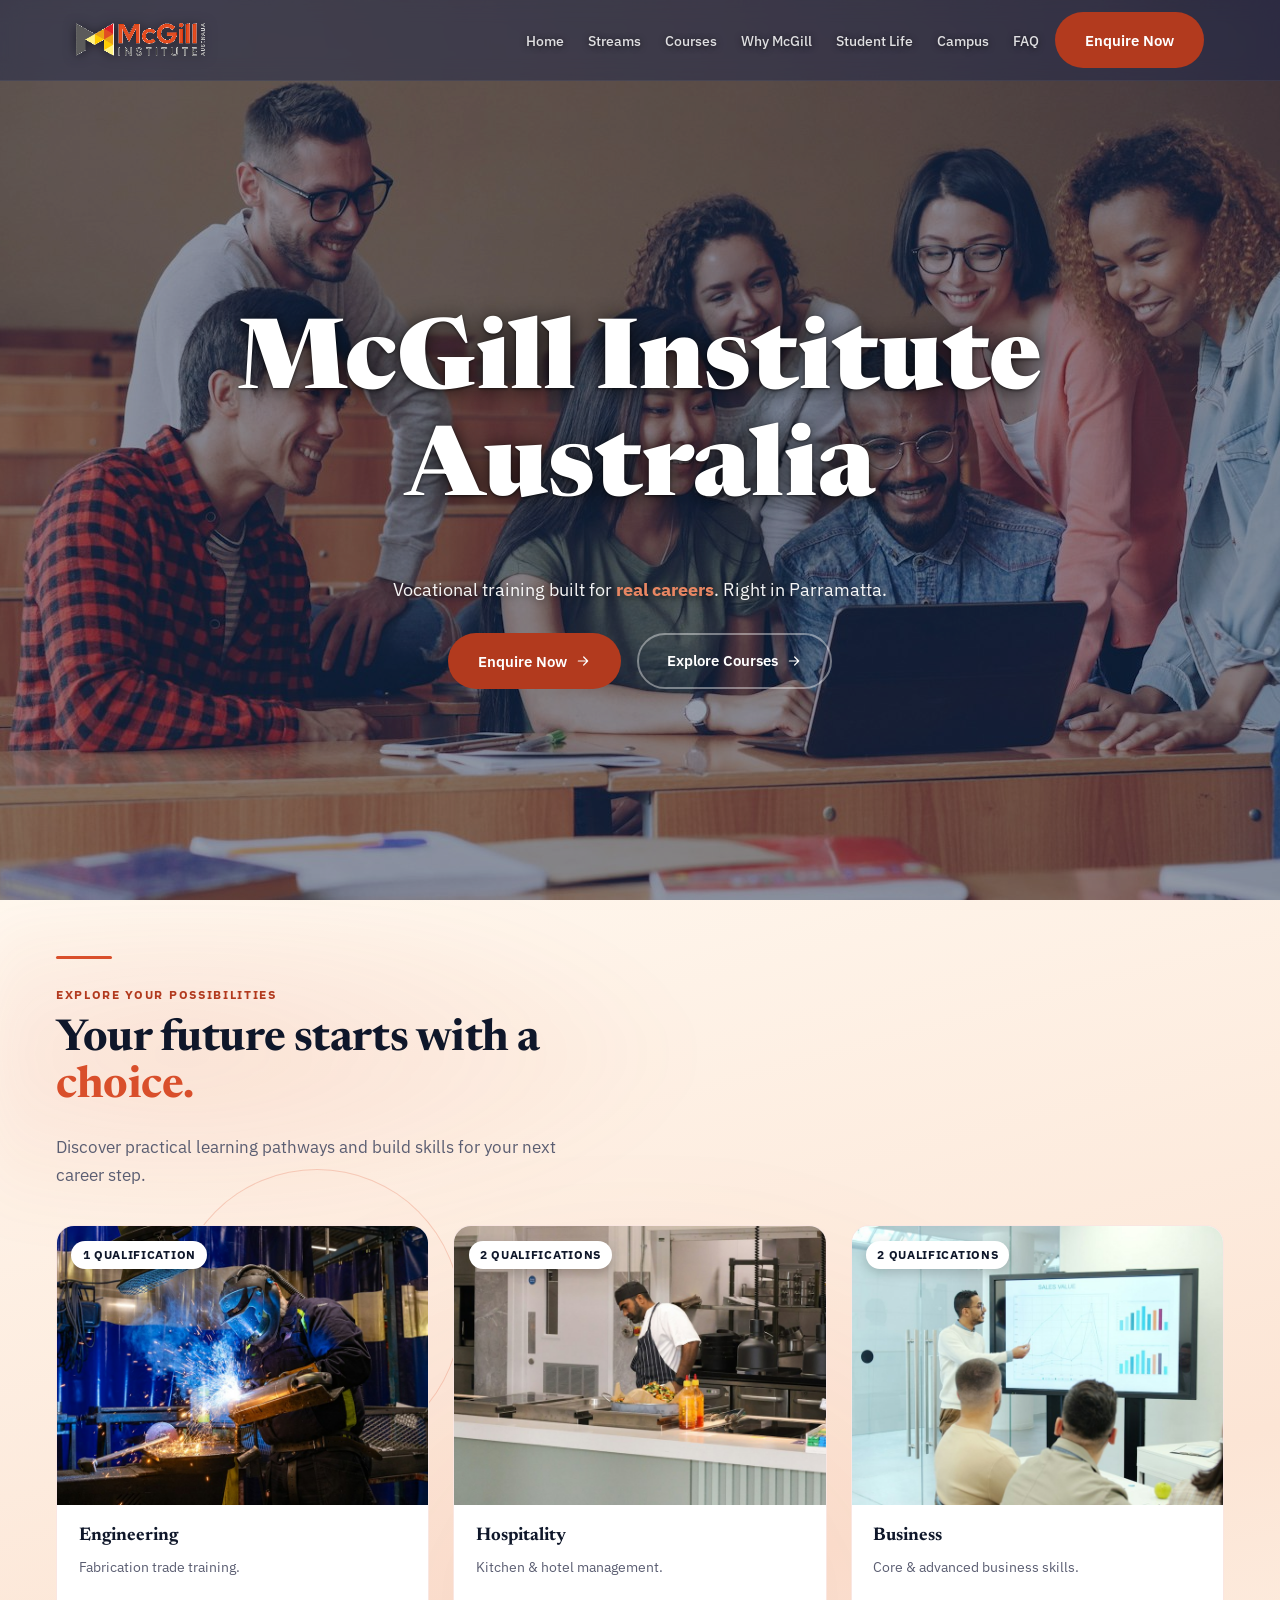
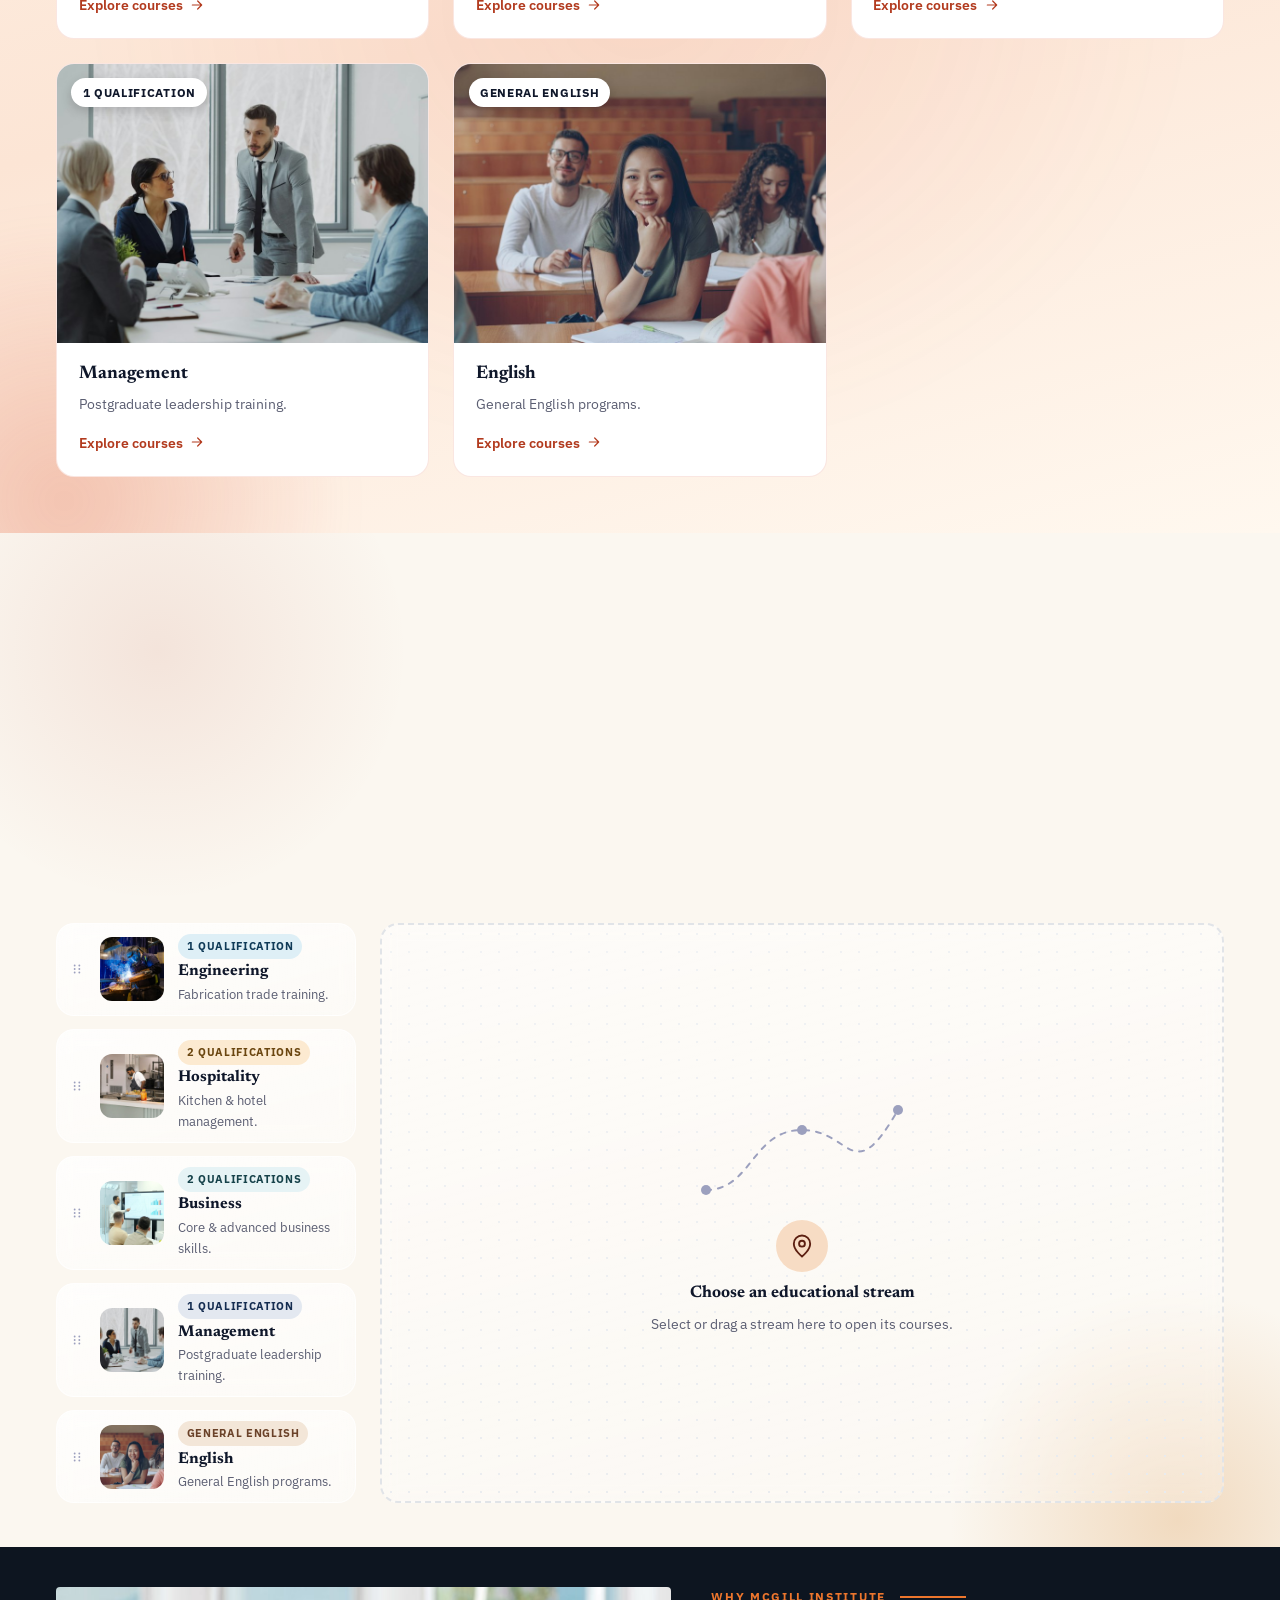
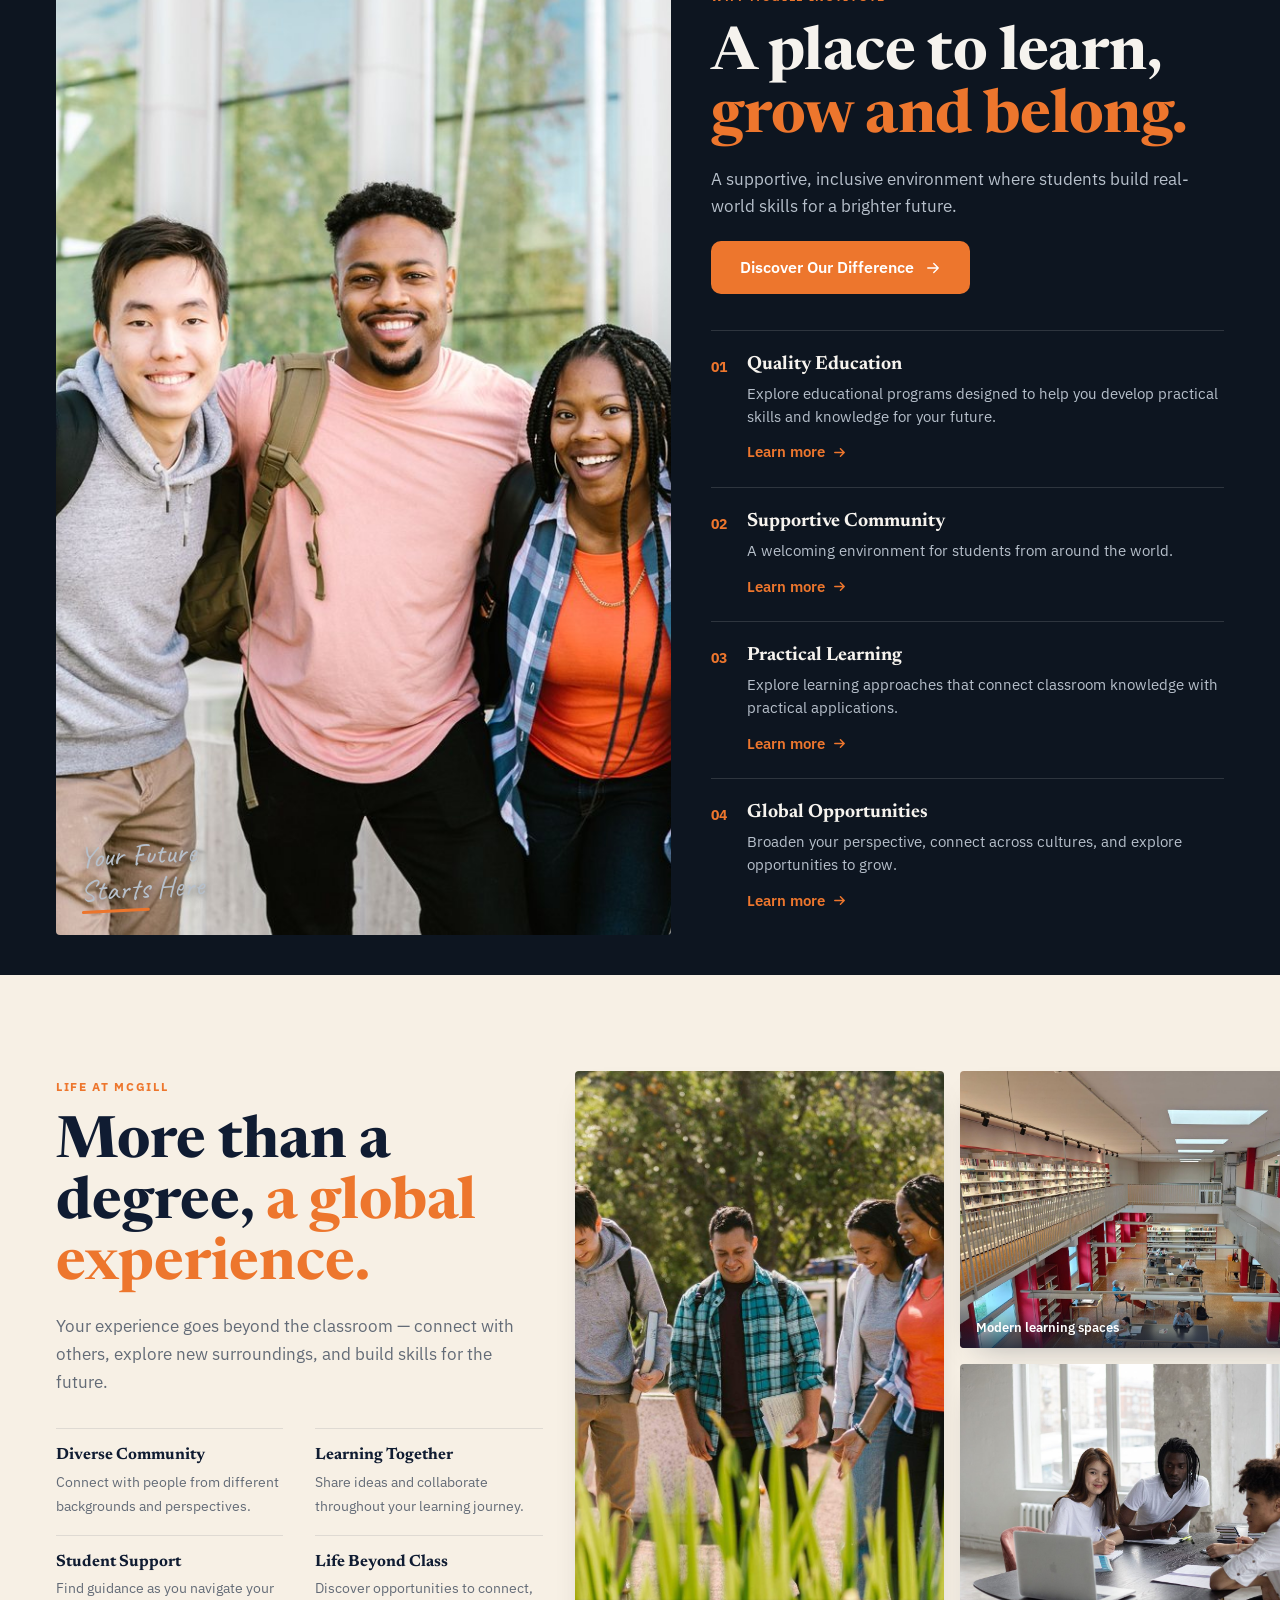
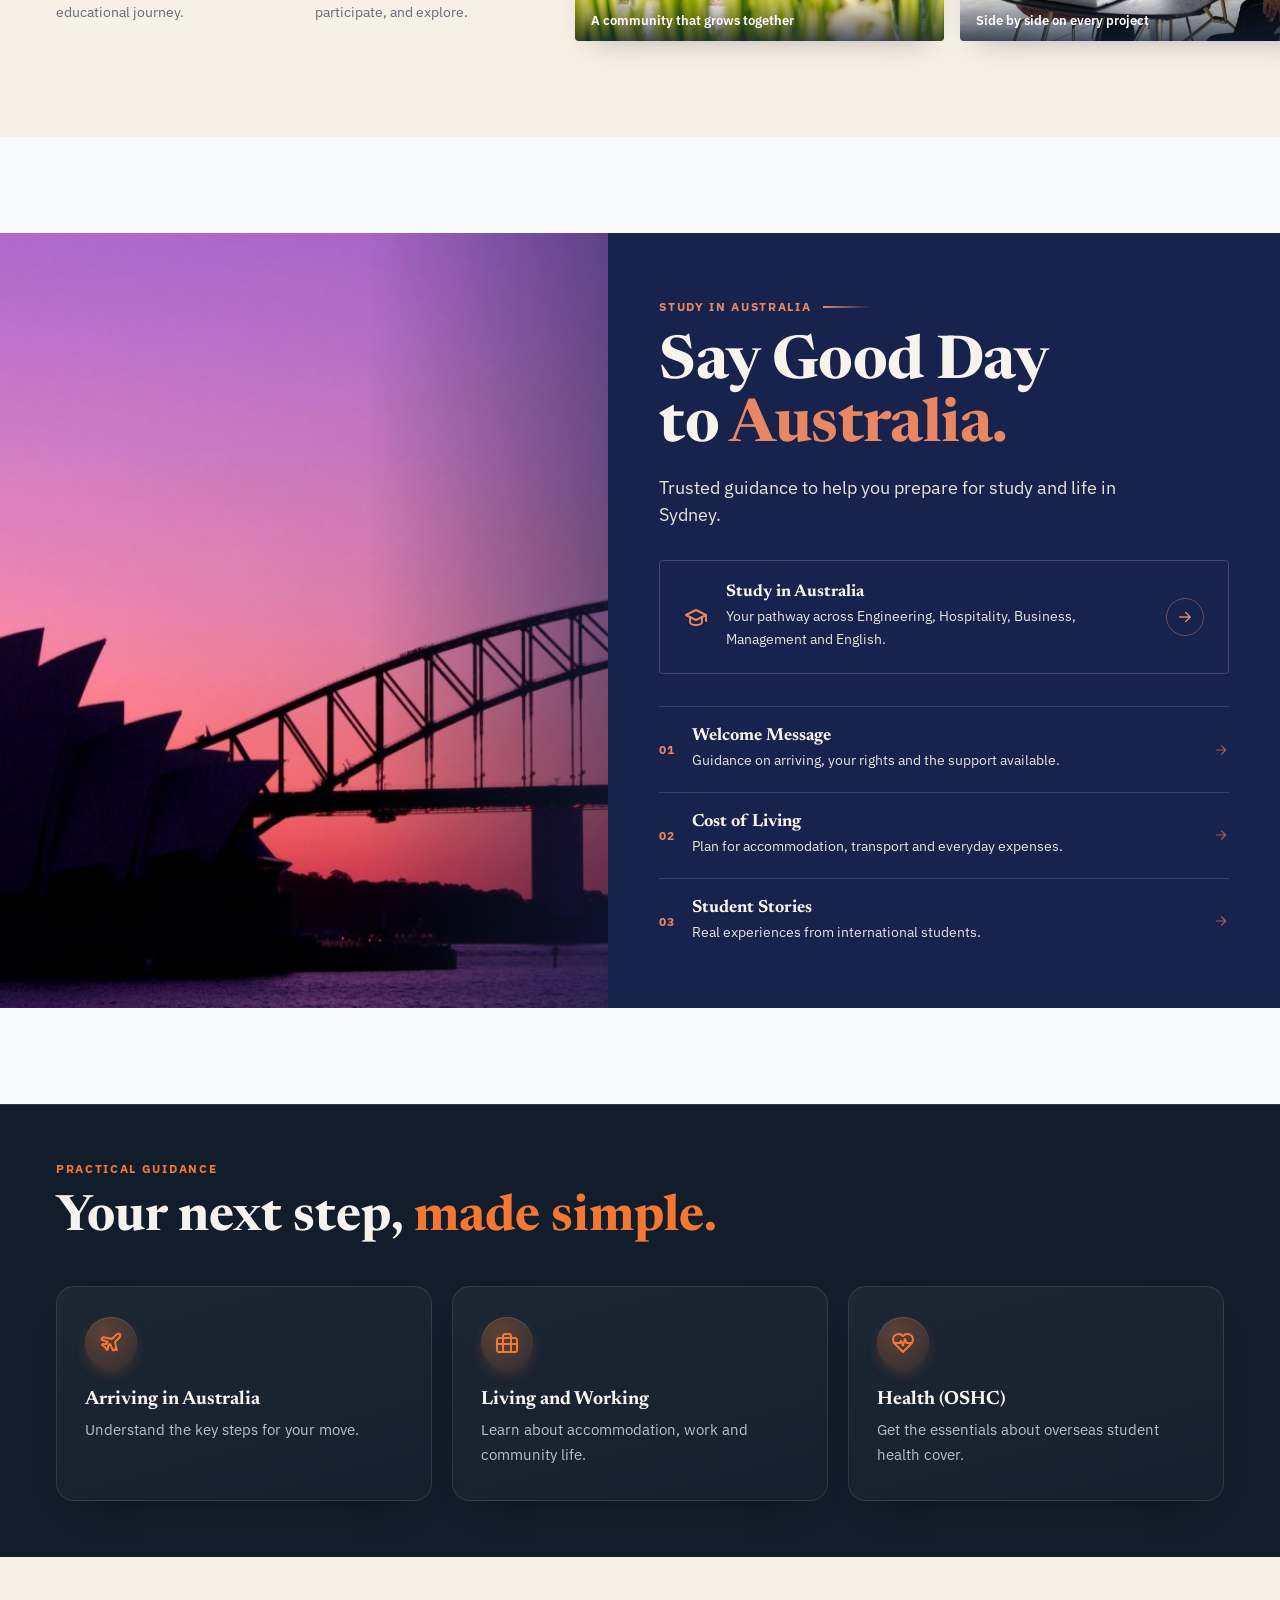
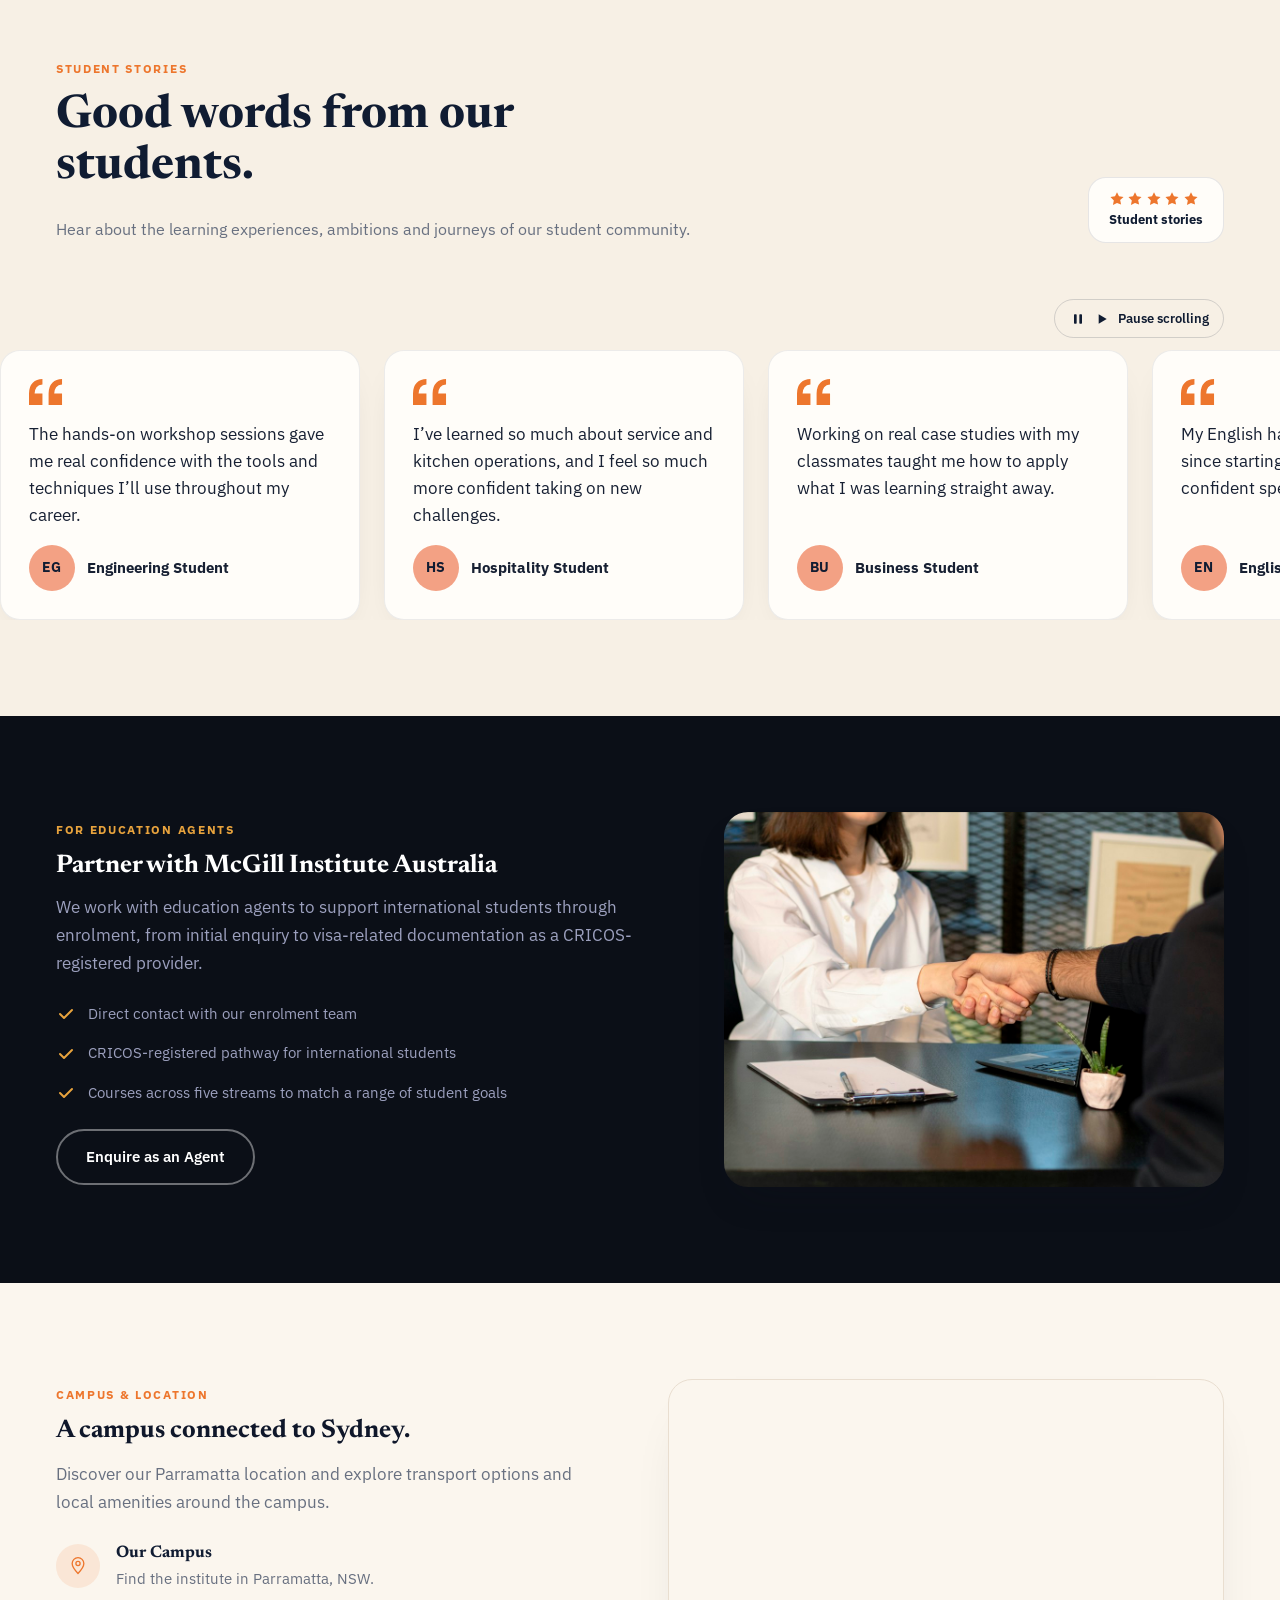
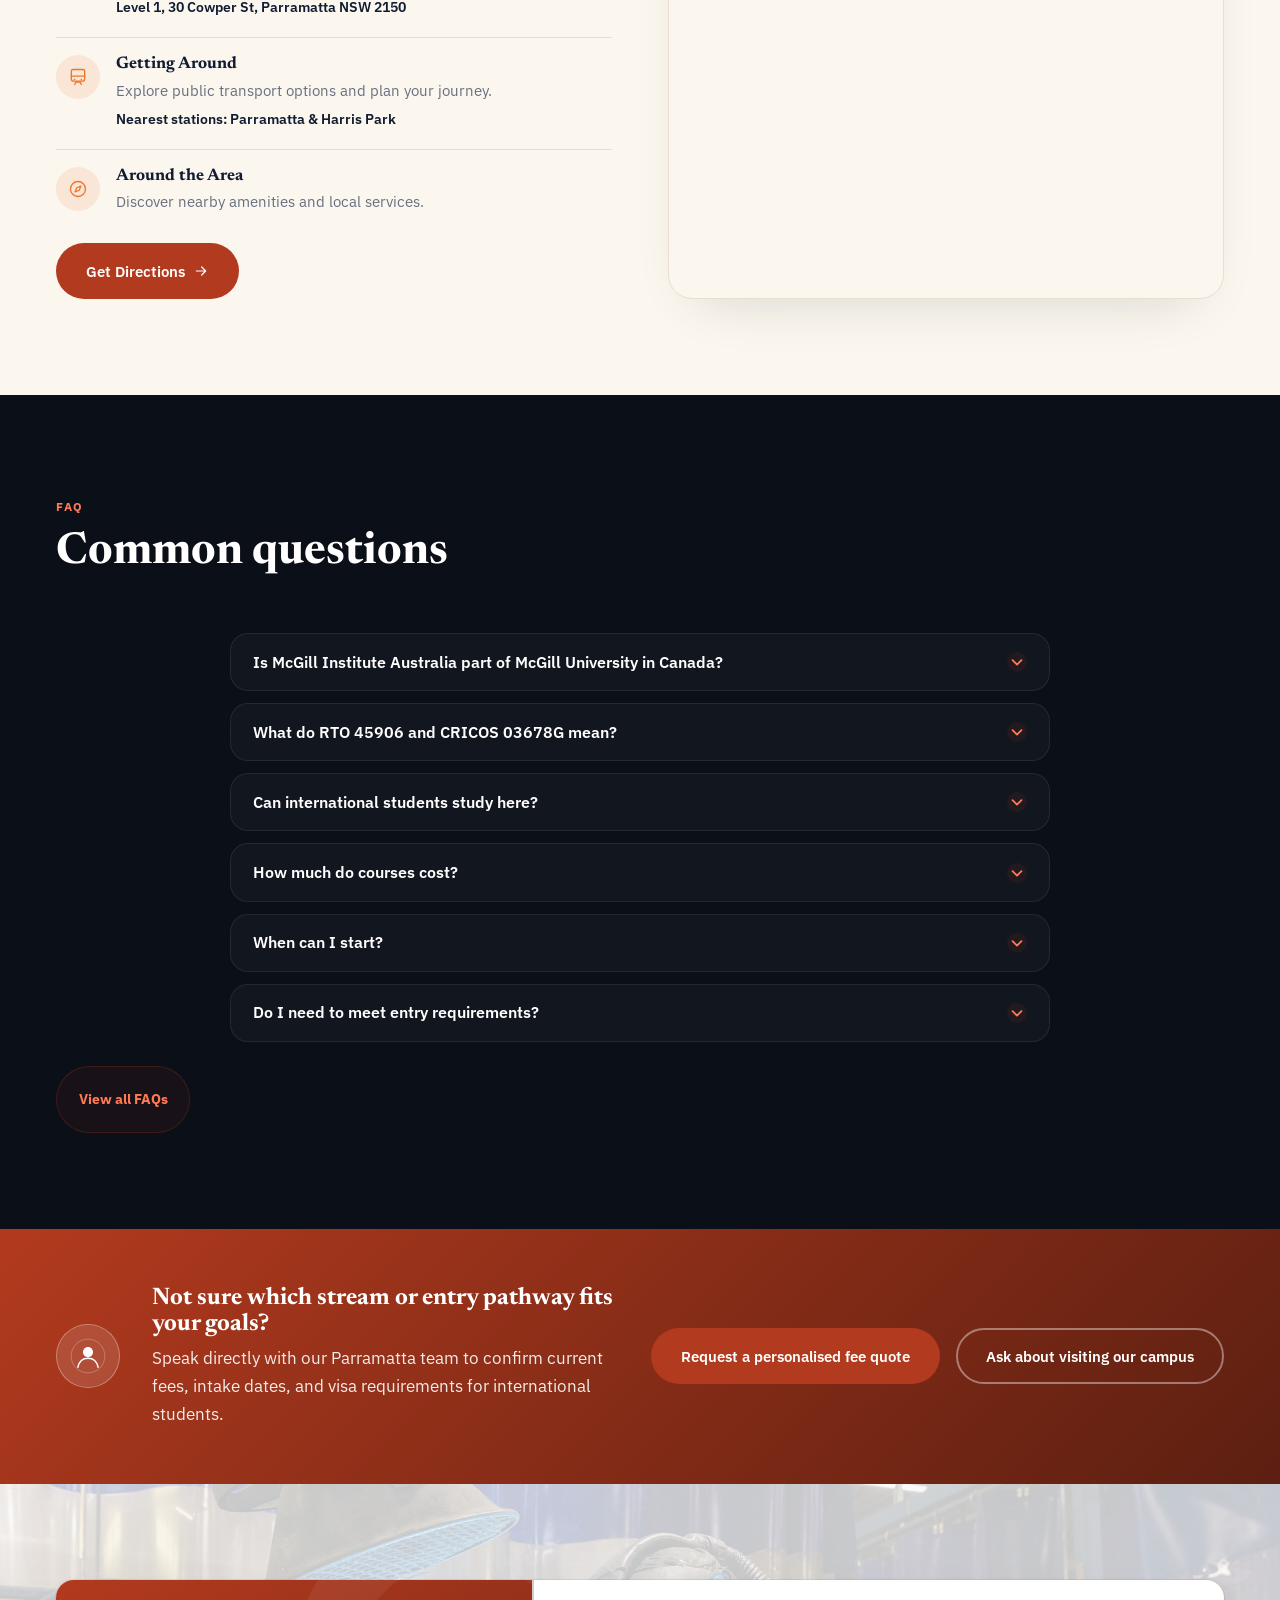
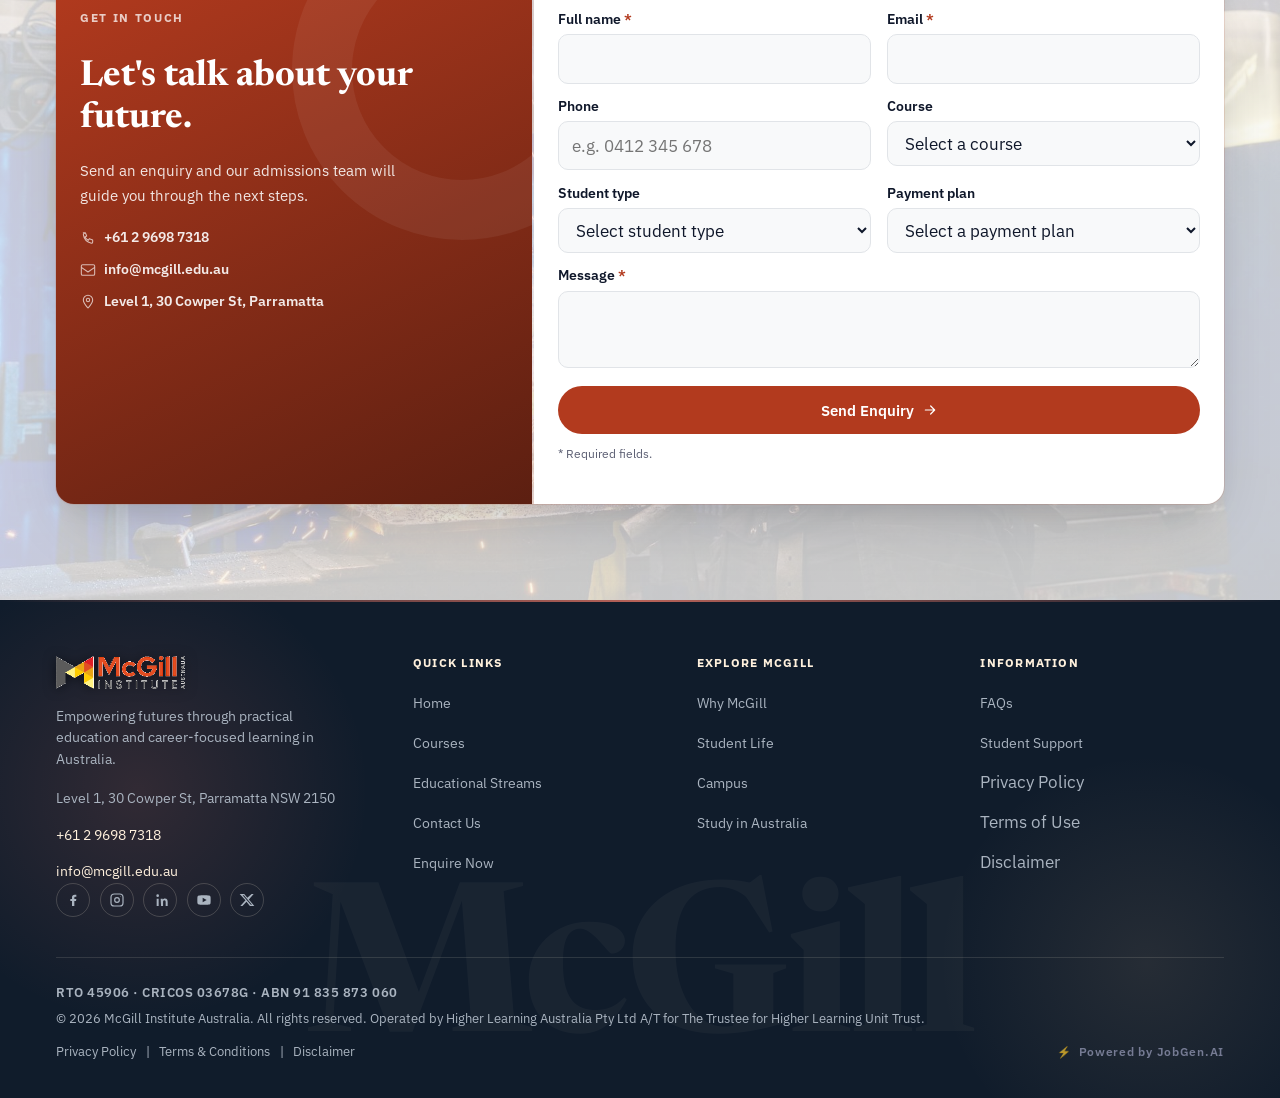
==== commit 17dd2ed9: "Editorial redesign: Why McGill + Student Experience Scoped to exactly these two sections, per the br" ====
--- a/index.html
+++ b/index.html
@@ -250,10 +250,13 @@
 
   <!-- WHY MCGILL -->
   <section id="why" class="tone-dark why-section" aria-labelledby="why-heading">
-    <div class="why-shape" aria-hidden="true"></div>
-
-    <div class="container why-intro-grid">
-      <div class="why-intro-copy reveal">
+    <div class="container why-editorial">
+      <div class="why-photo reveal">
+        <img src="photos/why-students-main.jpg" alt="A diverse group of students smiling together outside a contemporary educational building" loading="lazy" width="1800" height="988">
+        <p class="why-handwritten" aria-hidden="true">Your Future<br>Starts Here</p>
+      </div>
+
+      <div class="why-content reveal">
         <div class="why-eyebrow-row">
           <span class="section-eyebrow why-eyebrow-text">Why McGill Institute</span>
           <span class="why-eyebrow-line" aria-hidden="true"></span>
@@ -264,64 +267,42 @@
           Discover Our Difference
           <svg width="18" height="18" viewBox="0 0 24 24" fill="none" aria-hidden="true"><path d="M5 12h14M13 6l6 6-6 6" stroke="currentColor" stroke-width="1.8" stroke-linecap="round" stroke-linejoin="round"/></svg>
         </a>
-      </div>
-
-      <div class="why-intro-media reveal">
-        <img src="photos/why-students-main.jpg" alt="A diverse group of students smiling together outside a contemporary educational building" loading="lazy" width="1800" height="988">
-        <p class="why-handwritten" aria-hidden="true">Your Future<br>Starts Here</p>
-      </div>
-    </div>
-
-    <div class="container why-cards-grid reveal">
-
-      <article class="why-feature-card">
-        <span class="why-feature-icon" aria-hidden="true">
-          <svg viewBox="0 0 24 24" fill="none"><path d="M12 4L2 9l10 5 10-5-10-5z" stroke="currentColor" stroke-width="1.6" stroke-linejoin="round"/><path d="M6 11.5V17c0 1 3 3 6 3s6-2 6-3v-5.5" stroke="currentColor" stroke-width="1.6" stroke-linejoin="round"/><path d="M22 9v6" stroke="currentColor" stroke-width="1.6" stroke-linecap="round"/></svg>
-        </span>
-        <h3>Quality Education</h3>
-        <p>Explore educational programs designed to help you develop practical skills and knowledge for your future.</p>
-        <a href="#streams" class="why-feature-link">Learn more<svg width="15" height="15" viewBox="0 0 16 16" fill="none" aria-hidden="true"><path d="M3 8h10M9 4l4 4-4 4" stroke="currentColor" stroke-width="1.6" stroke-linecap="round" stroke-linejoin="round"/></svg></a>
-        <div class="why-feature-photo">
-          <img src="photos/student-experience-library.jpg" alt="A student studying with a laptop in a bright, modern educational setting" width="1400" height="940" loading="lazy">
-        </div>
-      </article>
-
-      <article class="why-feature-card">
-        <span class="why-feature-icon" aria-hidden="true">
-          <svg viewBox="0 0 24 24" fill="none"><circle cx="8" cy="9" r="3" stroke="currentColor" stroke-width="1.6"/><circle cx="17" cy="10" r="2.4" stroke="currentColor" stroke-width="1.6"/><path d="M3 19c0-2.8 2.2-5 5-5s5 2.2 5 5" stroke="currentColor" stroke-width="1.6" stroke-linecap="round"/><path d="M13.5 15c2.4.3 4 2 4.3 4" stroke="currentColor" stroke-width="1.6" stroke-linecap="round"/></svg>
-        </span>
-        <h3>Supportive Community</h3>
-        <p>A welcoming environment for students from around the world.</p>
-        <a href="#student-experience" class="why-feature-link">Learn more<svg width="15" height="15" viewBox="0 0 16 16" fill="none" aria-hidden="true"><path d="M3 8h10M9 4l4 4-4 4" stroke="currentColor" stroke-width="1.6" stroke-linecap="round" stroke-linejoin="round"/></svg></a>
-        <div class="why-feature-photo">
-          <img src="photos/student-experience-community.jpg" alt="Diverse students interacting together in a relaxed campus setting" width="1800" height="1199" loading="lazy">
-        </div>
-      </article>
-
-      <article class="why-feature-card">
-        <span class="why-feature-icon" aria-hidden="true">
-          <svg viewBox="0 0 24 24" fill="none"><path d="M12 6c-2-1.3-4.5-2-7-2v13c2.5 0 5 .7 7 2 2-1.3 4.5-2 7-2V4c-2.5 0-5 .7-7 2Z" stroke="currentColor" stroke-width="1.6" stroke-linejoin="round"/><path d="M12 6v13" stroke="currentColor" stroke-width="1.6"/></svg>
-        </span>
-        <h3>Practical Learning</h3>
-        <p>Explore learning approaches that connect classroom knowledge with practical applications.</p>
-        <a href="courses.html" class="why-feature-link">Learn more<svg width="15" height="15" viewBox="0 0 16 16" fill="none" aria-hidden="true"><path d="M3 8h10M9 4l4 4-4 4" stroke="currentColor" stroke-width="1.6" stroke-linecap="round" stroke-linejoin="round"/></svg></a>
-        <div class="why-feature-photo">
-          <img src="photos/student-experience-collaboration.jpg" alt="Students collaborating on a laptop in a bright, contemporary study space" width="1400" height="933" loading="lazy">
-        </div>
-      </article>
-
-      <article class="why-feature-card">
-        <span class="why-feature-icon" aria-hidden="true">
-          <svg viewBox="0 0 100 100" fill="none"><circle cx="50" cy="50" r="27" stroke="currentColor" stroke-width="2"/><ellipse cx="50" cy="50" rx="27" ry="10.5" stroke="currentColor" stroke-width="1.4"/><ellipse cx="50" cy="50" rx="10.5" ry="27" stroke="currentColor" stroke-width="1.4"/><line x1="23" y1="50" x2="77" y2="50" stroke="currentColor" stroke-width="1.4"/></svg>
-        </span>
-        <h3>Global Opportunities</h3>
-        <p>Broaden your perspective, connect across cultures, and explore opportunities to grow.</p>
-        <a href="#settling-in" class="why-feature-link">Learn more<svg width="15" height="15" viewBox="0 0 16 16" fill="none" aria-hidden="true"><path d="M3 8h10M9 4l4 4-4 4" stroke="currentColor" stroke-width="1.6" stroke-linecap="round" stroke-linejoin="round"/></svg></a>
-        <div class="why-feature-photo">
-          <img src="photos/why-sydney-harbour.jpg" alt="Sydney Opera House and Harbour Bridge silhouetted against a sunset sky" width="1400" height="736" loading="lazy">
-        </div>
-      </article>
-
+
+        <ol class="why-points">
+          <li class="why-point">
+            <span class="why-point-num">01</span>
+            <div class="why-point-body">
+              <h3>Quality Education</h3>
+              <p>Explore educational programs designed to help you develop practical skills and knowledge for your future.</p>
+              <a href="#streams" class="why-feature-link">Learn more<svg width="15" height="15" viewBox="0 0 16 16" fill="none" aria-hidden="true"><path d="M3 8h10M9 4l4 4-4 4" stroke="currentColor" stroke-width="1.6" stroke-linecap="round" stroke-linejoin="round"/></svg></a>
+            </div>
+          </li>
+          <li class="why-point">
+            <span class="why-point-num">02</span>
+            <div class="why-point-body">
+              <h3>Supportive Community</h3>
+              <p>A welcoming environment for students from around the world.</p>
+              <a href="#student-experience" class="why-feature-link">Learn more<svg width="15" height="15" viewBox="0 0 16 16" fill="none" aria-hidden="true"><path d="M3 8h10M9 4l4 4-4 4" stroke="currentColor" stroke-width="1.6" stroke-linecap="round" stroke-linejoin="round"/></svg></a>
+            </div>
+          </li>
+          <li class="why-point">
+            <span class="why-point-num">03</span>
+            <div class="why-point-body">
+              <h3>Practical Learning</h3>
+              <p>Explore learning approaches that connect classroom knowledge with practical applications.</p>
+              <a href="courses.html" class="why-feature-link">Learn more<svg width="15" height="15" viewBox="0 0 16 16" fill="none" aria-hidden="true"><path d="M3 8h10M9 4l4 4-4 4" stroke="currentColor" stroke-width="1.6" stroke-linecap="round" stroke-linejoin="round"/></svg></a>
+            </div>
+          </li>
+          <li class="why-point">
+            <span class="why-point-num">04</span>
+            <div class="why-point-body">
+              <h3>Global Opportunities</h3>
+              <p>Broaden your perspective, connect across cultures, and explore opportunities to grow.</p>
+              <a href="#settling-in" class="why-feature-link">Learn more<svg width="15" height="15" viewBox="0 0 16 16" fill="none" aria-hidden="true"><path d="M3 8h10M9 4l4 4-4 4" stroke="currentColor" stroke-width="1.6" stroke-linecap="round" stroke-linejoin="round"/></svg></a>
+            </div>
+          </li>
+        </ol>
+      </div>
     </div>
   </section>
 
@@ -329,33 +310,28 @@
   <section id="student-experience" class="tone-light" aria-labelledby="student-experience-heading">
     <div class="container student-experience-grid">
       <div class="student-experience-copy reveal">
-        <span class="section-eyebrow">Student Experience</span>
+        <span class="section-eyebrow">Life at McGill</span>
         <h2 id="student-experience-heading">More than a degree, <em>a global experience.</em></h2>
         <p>Your experience goes beyond the classroom &mdash; connect with others, explore new surroundings, and build skills for the future.</p>
 
-        <div class="student-experience-features">
-          <div class="student-experience-feature">
-            <span class="student-experience-feature-icon" aria-hidden="true"><svg viewBox="0 0 24 24" fill="none"><circle cx="8" cy="9" r="3" stroke="currentColor" stroke-width="1.6"/><circle cx="17" cy="10" r="2.4" stroke="currentColor" stroke-width="1.6"/><path d="M3 19c0-2.8 2.2-5 5-5s5 2.2 5 5" stroke="currentColor" stroke-width="1.6" stroke-linecap="round"/><path d="M13.5 15c2.4.3 4 2 4.3 4" stroke="currentColor" stroke-width="1.6" stroke-linecap="round"/></svg></span>
+        <div class="student-experience-themes">
+          <div class="student-experience-theme">
             <h3>Diverse Community</h3>
             <p>Connect with people from different backgrounds and perspectives.</p>
           </div>
-          <div class="student-experience-feature">
-            <span class="student-experience-feature-icon" aria-hidden="true"><svg viewBox="0 0 24 24" fill="none"><path d="M4 19.5V6a2 2 0 012-2h9l5 5v10.5" stroke="currentColor" stroke-width="1.6" stroke-linejoin="round"/><path d="M8 11h8M8 15h5" stroke="currentColor" stroke-width="1.6" stroke-linecap="round"/></svg></span>
+          <div class="student-experience-theme">
             <h3>Learning Together</h3>
             <p>Share ideas and collaborate throughout your learning journey.</p>
           </div>
-          <div class="student-experience-feature">
-            <span class="student-experience-feature-icon" aria-hidden="true"><svg viewBox="0 0 24 24" fill="none"><path d="M12 21s-7-4.5-7-10a7 7 0 0114 0c0 5.5-7 10-7 10z" stroke="currentColor" stroke-width="1.6" stroke-linejoin="round"/><path d="M9 11h6M12 8v6" stroke="currentColor" stroke-width="1.6" stroke-linecap="round"/></svg></span>
+          <div class="student-experience-theme">
             <h3>Student Support</h3>
             <p>Find guidance as you navigate your educational journey.</p>
           </div>
-          <div class="student-experience-feature">
-            <span class="student-experience-feature-icon" aria-hidden="true"><svg viewBox="0 0 24 24" fill="none"><path d="M12 4L2 9l10 5 10-5-10-5z" stroke="currentColor" stroke-width="1.6" stroke-linejoin="round"/><path d="M6 11.5V17c0 1 3 3 6 3s6-2 6-3v-5.5" stroke="currentColor" stroke-width="1.6" stroke-linejoin="round"/><path d="M22 9v6" stroke="currentColor" stroke-width="1.6" stroke-linecap="round"/></svg></span>
+          <div class="student-experience-theme">
             <h3>Life Beyond Class</h3>
             <p>Discover opportunities to connect, participate, and explore.</p>
           </div>
         </div>
-
       </div>
 
       <div class="student-experience-collage reveal" role="group" aria-label="Photos of student life at McGill Institute Australia">
@@ -367,9 +343,9 @@
           <img src="photos/student-experience-library.jpg" alt="A bright, modern library interior with students studying at tables" loading="lazy" width="1400" height="940">
           <figcaption>Modern learning spaces</figcaption>
         </figure>
-        <figure class="collage-item collage-item--city">
-          <img src="photos/why-sydney-harbour.jpg" alt="Sydney Opera House and Harbour Bridge silhouetted against a sunset sky" loading="lazy" width="1400" height="736">
-          <figcaption>Explore Australia</figcaption>
+        <figure class="collage-item collage-item--collab">
+          <img src="photos/student-experience-collaboration.jpg" alt="Students collaborating on a laptop in a bright, contemporary study space" loading="lazy" width="1400" height="933">
+          <figcaption>Side by side on every project</figcaption>
         </figure>
       </div>
     </div>
@@ -909,11 +885,6 @@
     document.querySelectorAll('.stream-card').forEach(function (card) { attachSubtleTilt(card, 1.5, 4); });
   }
 
-  /* ---------- Why McGill feature cards: same restrained tilt+lift pattern ---------- */
-  if (fineHover && !prefersReducedMotion) {
-    document.querySelectorAll('.why-feature-card').forEach(function (card) { attachSubtleTilt(card, 1.5, 4); });
-  }
-
   /* ---------- Deep-link to a specific FAQ item (e.g. "Learn more" from Why McGill) ---------- */
   var openFaqFromHash = function () {
     var id = window.location.hash.slice(1);
--- a/styles.css
+++ b/styles.css
@@ -199,14 +199,19 @@
      equal on both edges and .header-inner below gets an explicit height instead of a
      calc() that only ever accounted for the (asymmetric) top padding. */
   padding: 0.75rem 1.25rem;
-  background-color: rgba(11,15,23,0.42); backdrop-filter: blur(10px); -webkit-backdrop-filter: blur(10px);
+  /* Navy-tinted translucency (was a neutral near-black rgba(11,15,23,...)) -- ties the
+     pre-scroll state to the same #17234D navy the solid state below uses, so scrolling
+     reads as one continuous tone deepening, not a colour switch partway through. */
+  background-color: rgba(23,35,77,0.42); backdrop-filter: blur(10px); -webkit-backdrop-filter: blur(10px);
   box-shadow: none; border-bottom: 1px solid rgba(255,255,255,0.06);
   transition: background-color 0.3s ease, box-shadow 0.3s ease, border-color 0.3s ease;
 }
 /* Solid once scrolled past the hero top -- same padding/height as the translucent
-   state (no shift/jump), only background/shadow/border-color change. */
+   state (no shift/jump), only background/shadow/border-color change. #17234D (was
+   --oled/#0B0F17) -- the same navy now established in Study in Australia and Course
+   Discovery, for one consistent identity across every page. */
 header.site-header.is-scrolled {
-  background-color: var(--oled);
+  background-color: #17234D;
   box-shadow: 0 4px 18px rgba(0,0,0,0.25);
   border-bottom-color: rgba(255,255,255,0.08);
 }
@@ -228,7 +233,7 @@
   padding: 0.4rem 0; border-bottom: 2px solid transparent; text-shadow: 0 1px 6px rgba(0,0,0,0.65);
   transition: border-color 0.2s ease, color 0.2s ease;
 }
-nav.main-nav a:hover { border-bottom-color: var(--coral-bright); color: #fff; }
+nav.main-nav a:hover { border-bottom-color: #E98763; color: #fff; }
 .header-actions { display: flex; align-items: center; gap: 0.75rem; }
 .nav-toggle {
   display: flex; width: 40px; height: 40px; border-radius: 10px; border: 1px solid rgba(255,255,255,0.2);
@@ -247,13 +252,13 @@
 
 #mobile-nav {
   display: none; max-width: 1280px; margin: 0.5rem auto 0;
-  border-radius: 20px; background: rgba(11,15,23,0.9); backdrop-filter: blur(16px);
+  border-radius: 20px; background: rgba(23,35,77,0.92); backdrop-filter: blur(16px);
   border: 1px solid rgba(255,255,255,0.12);
 }
 #mobile-nav.open { display: block; }
 #mobile-nav ul { list-style: none; margin: 0; padding: 0.75rem; display: flex; flex-direction: column; }
 #mobile-nav a { display: block; padding: 0.85rem 1rem; text-decoration: none; color: #fff; font-weight: 500; min-height: 44px; }
-#mobile-nav a:hover { color: var(--coral-bright); }
+#mobile-nav a:hover { color: #E98763; }
 @media (min-width: 960px) { #mobile-nav { display: none !important; } }
 
 /* ============ Hero: full-screen photo slider ============ */
@@ -282,7 +287,10 @@
      leaving visibly different darkness levels elsewhere. One flat, moderate overlay
      here (and none on .hero-content-inner) reads as a single consistent treatment
      regardless of where the text lands or which scene is playing underneath it. */
-  background: rgba(8,12,20,0.4);
+  /* Navy-tinted (was a neutral rgba(8,12,20,...)) -- ties the hero scrim to the same
+     #17234D navy now established across the header, Study in Australia and Course
+     Discovery, without changing the overlay's function (one flat legibility scrim). */
+  background: rgba(15,22,46,0.42);
 }
 /* In normal flow (not absolutely positioned), vertically centered via auto margins on both
    sides -- if content ever needs more room than the viewport-height video provides, the auto
@@ -321,7 +329,7 @@
   text-shadow: 0 2px 20px rgba(0,0,0,0.75), 0 1px 3px rgba(0,0,0,0.6);
 }
 .hero-lede { font-size: 1.15rem; line-height: 1.6; color: rgba(255,255,255,0.95); text-shadow: 0 1px 8px rgba(0,0,0,0.6); }
-.hero-lede em { font-style: normal; font-weight: 800; color: var(--coral-bright); text-shadow: 0 1px 10px rgba(0,0,0,0.75); }
+.hero-lede em { font-style: normal; font-weight: 800; color: #E98763; text-shadow: 0 1px 10px rgba(0,0,0,0.75); }
 .hero-ctas { display: flex; flex-wrap: wrap; justify-content: center; gap: 1rem; margin-top: 1.75rem; }
 
 /* Kinetic text reveal: each hero text element fades/tracks in on load via JS toggling .kinetic-play */
@@ -724,57 +732,80 @@
   .compare-bar-item-name { display: none; } /* thumbnails + count still convey the selection at this width */
 }
 
-/* ============ Course Discovery: white canvas / black cards (scoped to #courses only) ============
-   Explicit request, course section only -- not applied anywhere else on the site. Section is
-   .tone-light (so default heading/body text and --coral-text already resolve correctly for a
-   light background) with --bg forced to literal #fff and --text forced to literal #111111 per
-   the brief's exact hex values. Cards, the search box, filter chips and the quote-tool's
-   dropdowns are then explicitly pushed to solid black/charcoal with light text -- they no
-   longer get their surface color from --surface (which .tone-light would otherwise make white),
-   since this is the one part of the site where "card" means "black surface", not "whatever the
-   section tone says". Coral accents (buttons, active filter state, tags) are untouched. */
-.course-discovery--mono { --bg: #ffffff; --text: #111111; background: var(--bg); color: var(--text); }
-.course-discovery--mono .course-discovery-glow { opacity: 0.6; } /* a touch stronger -- glows read softer on white than on the dark bg they were tuned for */
-
-.course-discovery--mono .course-search {
-  background: #111111; border-color: #111111; color: #fff;
-}
-.course-discovery--mono .course-search input { color: #fff; }
-.course-discovery--mono .course-search input::placeholder { color: #f3f4f6; opacity: 0.6; }
-.course-discovery--mono .course-search:focus-within { border-color: var(--coral); }
-
-.course-discovery--mono .filter-chip { background: #111111; color: #f3f4f6; border-color: #111111; }
-.course-discovery--mono .filter-chip[aria-pressed="true"] { background: var(--coral); border-color: var(--coral); color: #fff; }
-.course-discovery--mono .filter-chip:not([aria-pressed="true"]) .filter-count { background: rgba(255,255,255,0.14); color: #f3f4f6; }
-
-.course-discovery--mono .course-search-empty { background: #111111; border-color: #111111; color: #fff; }
-.course-discovery--mono .course-search-empty p { color: #f3f4f6; }
-
-.course-discovery--mono .course-featured { border-color: #111111; }
-.course-discovery--mono .course-featured-body { background: #000000; color: #fff; }
-.course-discovery--mono .course-featured-body p { color: #f3f4f6; }
-.course-discovery--mono .course-featured-meta { color: #d1d5db; }
-
-.course-discovery--mono .course-card { background: #111111; border-color: #111111; color: #fff; }
-.course-discovery--mono .course-card::before { background: var(--coral); } /* was coral-bright, a light-theme-tuned shade; plain coral holds contrast against the now-black card corner */
-.course-discovery--mono .course-card h3,
-.course-discovery--mono .course-card p { color: #fff; }
-.course-discovery--mono .course-card-desc { color: #d1d5db; }
-.course-discovery--mono .course-card-meta { color: #9ca3af !important; }
-.course-discovery--mono .course-code { background: rgba(255,255,255,0.1); border-color: rgba(255,255,255,0.25); color: #fff; }
-.course-discovery--mono .course-level { background: #000000; border-color: rgba(255,255,255,0.25); color: #f3f4f6; }
-.course-discovery--mono .course-card-cta { color: var(--coral-bright); }
-.course-discovery--mono .course-prospectus-btn { border-color: rgba(255,255,255,0.3); color: #f3f4f6; }
-.course-discovery--mono .course-prospectus-btn:hover { border-color: var(--coral-bright); color: var(--coral-bright); }
-
-.course-discovery--mono .quote-tool { background: #111111; border-color: #111111; color: #fff; }
-.course-discovery--mono .quote-tool h3 { color: #fff; }
-.course-discovery--mono .quote-tool-copy p { color: #f3f4f6; }
-.course-discovery--mono .quote-tool-form label { color: #f3f4f6; }
-.course-discovery--mono .quote-tool-form select {
-  background: #000000; color: #fff; border-color: rgba(255,255,255,0.3);
-}
-.course-discovery--mono .quote-tool-form select:focus { border-color: var(--coral); outline-color: var(--coral); }
+/* ============ Course Discovery: cream canvas / white cards / navy text (scoped to #courses) ============
+   Replaces this section's previous white-canvas/black-card treatment with the latest brief's
+   own exact hex table: #17234D navy, #F7F4EE cream, #FFFFFF white, #F2D5C5 peach, #E98763
+   coral, #292929 charcoal. Still scoped to #courses only -- nothing else on the site changed.
+   Cards/search/quote-tool get an explicit white surface regardless of .tone-light's own
+   --surface value, so "card" consistently means "white, bordered, on cream" throughout. */
+.course-discovery--editorial { --bg: #F7F4EE; --text: #17234D; background: var(--bg); color: var(--text); }
+.course-discovery--editorial .course-discovery-glow { opacity: 0.35; background: radial-gradient(circle at 50% 50%, rgba(233,135,99,0.18), rgba(233,135,99,0) 68%); }
+.course-discovery--editorial .course-discovery-head p { color: #292929; }
+.course-discovery--editorial .course-discovery-meta { color: #E98763; }
+.course-discovery--editorial .course-result-count { color: #292929; }
+
+.course-discovery--editorial .course-search { background: #FFFFFF; border-color: #E8E5DF; color: #292929; }
+.course-discovery--editorial .course-search input { color: #17234D; }
+.course-discovery--editorial .course-search input::placeholder { color: #292929; opacity: 0.45; }
+.course-discovery--editorial .course-search:focus-within { border-color: #E98763; }
+
+/* Stream chips: small icon + label, icon sitting at the same opacity/color as the label so
+   it reads as "a quiet identifier", not a decorative flourish. */
+.filter-chip-icon { flex-shrink: 0; }
+.course-discovery--editorial .filter-chip { background: #FFFFFF; color: #17234D; border-color: #E8E5DF; }
+.course-discovery--editorial .filter-chip[aria-pressed="true"] { background: #E98763; border-color: #E98763; color: #fff; }
+.course-discovery--editorial .filter-chip:not([aria-pressed="true"]) .filter-count { background: #F2D5C5; color: #292929; }
+
+.course-discovery--editorial .course-search-empty { background: #FFFFFF; border-color: #E8E5DF; }
+.course-discovery--editorial .course-search-empty h2 { color: #17234D; }
+.course-discovery--editorial .course-search-empty p { color: #292929; }
+
+.course-discovery--editorial .course-featured { border-color: #E8E5DF; }
+.course-discovery--editorial .course-featured-body { background: #FFFFFF; color: #17234D; }
+.course-discovery--editorial .course-featured-body p { color: #292929; }
+.course-discovery--editorial .course-featured-meta { color: #292929; }
+.course-discovery--editorial .course-featured-media { background: #F2D5C5; }
+
+.course-discovery--editorial .course-card { background: #FFFFFF; border-color: #E8E5DF; color: #17234D; }
+.course-discovery--editorial .course-card::before { background: #E98763; }
+.course-discovery--editorial .course-card h3 { color: #17234D; }
+.course-discovery--editorial .course-card-desc { color: #292929; }
+.course-discovery--editorial .course-card-meta { color: #292929 !important; opacity: 0.7; }
+.course-discovery--editorial .course-meta-line { color: #292929; opacity: 0.75; font-size: 0.72rem; letter-spacing: 0.04em; text-transform: uppercase; margin: 0; }
+.course-discovery--editorial .course-card-cta { color: #E98763; }
+.course-discovery--editorial .course-prospectus-btn { border-color: #E8E5DF; color: #292929; }
+.course-discovery--editorial .course-prospectus-btn:hover { border-color: #E98763; color: #E98763; }
+
+.course-discovery--editorial .quote-tool { background: #FFFFFF; border-color: #E8E5DF; }
+.course-discovery--editorial .quote-tool h3 { color: #17234D; }
+.course-discovery--editorial .quote-tool-copy p { color: #292929; }
+.course-discovery--editorial .quote-tool-form label { color: #17234D; }
+.course-discovery--editorial .quote-tool-form select {
+  background: #F7F4EE; color: #17234D; border-color: #E8E5DF;
+}
+.course-discovery--editorial .quote-tool-form select:focus { border-color: #E98763; outline-color: #E98763; }
+
+/* Minimal rounded corners + restrained shadow per this brief, specifically for these cards
+   (the sitewide --radius-card stays 18px everywhere else -- this is a local override, not a
+   token change). The coral corner-notch (.course-card::before) stays: it's what keeps these
+   cards from reading as a generic rounded-rectangle template, which the brief explicitly
+   asked to avoid -- tightening the radius around it, not removing it. */
+.course-discovery--editorial .course-featured,
+.course-discovery--editorial .course-card,
+.course-discovery--editorial .course-search,
+.course-discovery--editorial .course-search-empty,
+.course-discovery--editorial .quote-tool {
+  border-radius: 6px; box-shadow: 0 1px 2px rgba(23,35,77,0.04);
+}
+.course-discovery--editorial .course-card:hover { box-shadow: 0 12px 24px -16px rgba(23,35,77,0.2); }
+
+/* Explicit 3 / 2 / 1 column grid (was auto-fill, which rendered 4 columns at common desktop
+   widths) per this brief's exact breakpoint targets. */
+/* 1100px (not 1024px) so the brief's own 1024px "tablet" test width still gets the 2-column
+   tablet layout, not 3 -- only genuine desktop widths get the third column. */
+.course-discovery--editorial .course-grid { grid-template-columns: 1fr; }
+@media (min-width: 640px) { .course-discovery--editorial .course-grid { grid-template-columns: repeat(2, 1fr); } }
+@media (min-width: 1100px) { .course-discovery--editorial .course-grid { grid-template-columns: repeat(3, 1fr); } }
 
 /* ============ Why McGill Institute ============ */
 /* Flipped from light cream to dark navy per explicit later request -- reuses the
@@ -788,21 +819,30 @@
 .why-section .container { position: relative; z-index: 1; }
 .why-section p { color: #B7C0CB; }
 
-/* Ambient glow, same peach tone as before but notably lower opacity than the light-bg
-   version (0.22 was tried first, then 0.12) -- the design detector correctly flagged
-   0.22 as a "radial spotlight glow", the classic AI-landing-page cliche of a bright
-   colored haze floating over dark copy. Lowering it further keeps the "subtle ambient
-   glow" this brief asked for while staying below the threshold where it reads as that
-   cliche rather than a quiet atmospheric tint; verified by re-running the detector. */
-.why-shape {
-  position: absolute; top: -18%; right: -12%; width: 780px; height: 780px; max-width: 70vw;
-  background: radial-gradient(circle at 50% 50%, rgba(243,161,132,0.12), rgba(243,161,132,0) 65%);
-  border-radius: 50%; pointer-events: none; z-index: 0;
-}
-
-.why-intro-grid { display: grid; gap: 2.5rem; }
-@media (min-width: 900px) { .why-intro-grid { grid-template-columns: 0.72fr 1fr; align-items: center; } }
-
+/* ---- Editorial redesign: one dominant photo in an asymmetric split against a single
+   content column (eyebrow/heading/intro/CTA + a numbered list of the same four existing
+   themes), replacing the previous four-photo card grid. Same accent (#ED762D), same
+   background (#0D1520) -- this pass is about composition, not recolouring: "maintain
+   existing brand identity and colour palette." The ambient radial-glow blob (.why-shape)
+   is dropped entirely rather than recolored -- precisely the "decorative blob" pattern
+   this brief's photography-led direction asks to avoid. */
+.why-editorial { display: grid; gap: 2.5rem; align-items: stretch; }
+@media (min-width: 900px) { .why-editorial { grid-template-columns: 1.2fr 1fr; } }
+
+.why-photo { position: relative; min-height: 320px; overflow: hidden; }
+.why-photo img { width: 100%; height: 100%; object-fit: cover; display: block; border-radius: 4px; }
+.why-handwritten {
+  position: absolute; left: 1.5rem; bottom: 1.5rem; margin: 0; text-align: left; line-height: 1.15;
+  font-family: 'Caveat', cursive; font-size: 1.85rem; color: #fff; transform: rotate(-3deg);
+  text-shadow: 0 2px 10px rgba(0,0,0,0.5); pointer-events: none;
+}
+.why-handwritten::after {
+  content: ""; display: block; width: 55%; height: 3px; margin-top: 2px; border-radius: 2px;
+  background: #ED762D;
+}
+@media (max-width: 899px) { .why-photo { min-height: 260px; } }
+
+.why-content { display: flex; flex-direction: column; }
 .why-eyebrow-row { display: flex; align-items: center; gap: 14px; margin-bottom: 1.1rem; }
 .why-eyebrow-text { margin-bottom: 0; color: #ED762D; }
 .why-eyebrow-line { width: 66px; height: 2px; background: #ED762D; flex-shrink: 0; }
@@ -812,76 +852,33 @@
   color: #F6F3EE; margin-bottom: 1.1rem;
 }
 #why-heading em { color: #ED762D; font-style: normal; }
-.why-intro-copy > p { font-size: 1.05rem; line-height: 1.6; max-width: 540px; margin-bottom: 1.3rem; }
+.why-content > p { font-size: 1.05rem; line-height: 1.6; max-width: 540px; margin-bottom: 1.3rem; }
 
 .why-cta {
   display: inline-flex; align-items: center; gap: 0.6rem; height: 53px; padding: 0 1.8rem;
   background: #ED762D; color: #fff; font-weight: 600; font-size: 1rem; text-decoration: none;
-  border-radius: 10px; transition: background 0.2s ease, transform 0.2s ease;
+  border-radius: 10px; transition: background 0.2s ease, transform 0.2s ease; align-self: flex-start;
 }
 .why-cta:hover { background: #D4621E; transform: translateY(-2px); }
 .why-cta:focus-visible { outline: 3px solid #F6F3EE; outline-offset: 3px; }
 @media (prefers-reduced-motion: reduce) { .why-cta:hover { transform: none; } }
 
-.why-intro-media { position: relative; }
-.why-intro-media img {
-  width: 100%; aspect-ratio: 1.82 / 1; object-fit: cover; object-position: center;
-  border-radius: 16px; display: block;
-}
-@media (min-width: 900px) { .why-intro-media img { aspect-ratio: unset; height: 350px; } }
-.why-handwritten {
-  position: absolute; top: -28px; right: 6%; margin: 0; text-align: center; line-height: 1.15;
-  font-family: 'Caveat', cursive; font-size: 1.85rem; color: #B7C0CB; transform: rotate(-4deg);
-  pointer-events: none;
-}
-.why-handwritten::after {
-  content: ""; display: block; width: 70%; height: 3px; margin: 2px auto 0; border-radius: 2px;
-  background: #ED762D; opacity: 0.6;
-}
-@media (max-width: 899px) { .why-handwritten { display: none; } }
-
-.why-cards-grid { display: grid; grid-template-columns: 1fr; gap: 18px; margin-top: 1.25rem; }
-@media (min-width: 480px) { .why-cards-grid { grid-template-columns: repeat(2, 1fr); } }
-@media (min-width: 1200px) { .why-cards-grid { grid-template-columns: repeat(4, 1fr); } }
-
-/* 3D card treatment: a layered shadow (soft ambient + tighter contact shadow), a
-   gradient-highlight border (simulated via a double box-shadow ring rather than an
-   actual gradient border, which can't coexist with border-radius + overflow:hidden
-   cleanly), and a lift-up on hover. The tilt itself is handled in JS (attachSubtleTilt,
-   fine-pointer only, respects reduced-motion) rather than a CSS-only hover transform,
-   since a real pointer-tracked tilt reads as far less gimmicky than a fixed rotate(). */
-.why-feature-card {
-  display: flex; flex-direction: column; background: #141F2D; border: 1px solid rgba(246,243,238,0.1);
-  border-radius: 13px; overflow: hidden; padding: 20px 20px 0;
-  box-shadow: 0 1px 0 rgba(255,255,255,0.05) inset, 0 20px 40px -24px rgba(0,0,0,0.6);
-  transition: transform 0.25s ease, box-shadow 0.25s ease, border-color 0.25s ease;
-}
-.why-feature-card:hover {
-  transform: translateY(-4px);
-  border-color: rgba(237,118,45,0.35);
-  box-shadow: 0 1px 0 rgba(255,255,255,0.08) inset, 0 28px 52px -20px rgba(0,0,0,0.7), 0 0 0 1px rgba(237,118,45,0.15);
-}
-@media (prefers-reduced-motion: reduce) { .why-feature-card:hover { transform: none; } }
-.why-feature-icon {
-  width: 60px; height: 60px; border-radius: 50%; flex-shrink: 0; margin-bottom: 0.85rem;
-  background: rgba(243,161,132,0.14); border: 1px solid rgba(237,118,45,0.35); color: #ED762D;
-  display: flex; align-items: center; justify-content: center;
-  box-shadow: 0 6px 14px -6px rgba(237,118,45,0.35);
-}
-.why-feature-icon svg { width: 30px; height: 30px; }
-.why-feature-card h3 { font-size: 1.4rem; line-height: 1.2; color: #F6F3EE; margin-bottom: 0.45rem; }
-.why-feature-card > p { color: #B7C0CB; font-size: 0.98rem; line-height: 1.5; margin-bottom: 0.8rem; flex: 1; }
+/* Numbered editorial list: fine hairline separators, no card borders/backgrounds. */
+.why-points { list-style: none; margin: 2.25rem 0 0; padding: 0; }
+.why-point {
+  display: grid; grid-template-columns: auto 1fr; gap: 1.25rem; align-items: start;
+  padding: 1.35rem 0; border-top: 1px solid rgba(246,243,238,0.14);
+}
+.why-point-num { font-family: var(--font-mono); font-weight: 700; font-size: 0.85rem; color: #ED762D; padding-top: 0.2rem; }
+.why-point-body h3 { font-size: 1.2rem; line-height: 1.25; color: #F6F3EE; margin-bottom: 0.35rem; }
+.why-point-body > p { color: #B7C0CB; font-size: 0.95rem; line-height: 1.5; margin-bottom: 0.6rem; }
 .why-feature-link {
-  display: inline-flex; align-items: center; gap: 0.4rem; width: fit-content; margin-bottom: 0.95rem;
-  color: #ED762D; font-weight: 600; font-size: 0.98rem; text-decoration: none;
+  display: inline-flex; align-items: center; gap: 0.4rem; width: fit-content;
+  color: #ED762D; font-weight: 600; font-size: 0.92rem; text-decoration: none;
 }
 .why-feature-link svg { transition: transform 0.2s ease; }
 .why-feature-link:hover svg { transform: translateX(3px); }
 @media (prefers-reduced-motion: reduce) { .why-feature-link:hover svg { transform: none; } }
-.why-feature-photo { margin: 0 -20px 0; }
-.why-feature-photo img { display: block; width: 100%; height: 160px; object-fit: cover; transition: transform 0.3s ease; }
-.why-feature-card:hover .why-feature-photo img { transform: scale(1.03); }
-@media (prefers-reduced-motion: reduce) { .why-feature-card:hover .why-feature-photo img { transform: none; } }
 
 /* ============ Say Good Day to Australia / Practical Guidance ============ */
 /* Scoped literal palette, per this brief's own exact table -- a refined dark
@@ -1068,26 +1065,26 @@
 #student-experience-heading em { color: #ED762D; font-style: normal; }
 .student-experience-copy > p { color: #636B77; font-size: 1.05rem; max-width: 48ch; margin-bottom: 0; }
 
-.student-experience-features { display: grid; grid-template-columns: 1fr; gap: 1.5rem; margin: 1.5rem 0; }
-@media (min-width: 560px) { .student-experience-features { grid-template-columns: 1fr 1fr; column-gap: 2rem; } }
-.student-experience-feature { display: flex; flex-direction: column; gap: 0.5rem; }
-.student-experience-feature-icon {
-  width: 40px; height: 40px; border-radius: 50%; border: 1.5px solid #ED762D; color: #ED762D;
-  background: rgba(243,161,132,0.16);
-  display: flex; align-items: center; justify-content: center; flex-shrink: 0;
-}
-.student-experience-feature-icon svg { width: 19px; height: 19px; }
-.student-experience-feature h3 { font-size: 1.05rem; margin: 0; color: #101C32; }
-.student-experience-feature p { font-size: 0.9rem; color: #636B77; margin: 0; }
+/* Four existing themes integrated as a quiet, two-column editorial list (fine top-border
+   separators, no icon circles, no boxed/bordered cards) rather than four identical feature
+   cards -- same copy, different presentation. */
+.student-experience-themes { display: grid; grid-template-columns: 1fr; gap: 0; margin: 2rem 0 0; }
+@media (min-width: 560px) { .student-experience-themes { grid-template-columns: 1fr 1fr; column-gap: 2rem; } }
+.student-experience-theme { padding: 1.1rem 0; border-top: 1px solid rgba(16,28,50,0.1); }
+.student-experience-theme h3 { font-size: 1.02rem; margin: 0 0 0.3rem; color: #101C32; }
+.student-experience-theme p { font-size: 0.9rem; color: #636B77; margin: 0; }
 
 /* Three-image collage: a large main photo spans the full height of the right
-   column, which stacks two supporting photos beside it. */
+   column, which stacks two supporting photos beside it. Minimal rounding (was 16px)
+   and a slightly more restrained caption gradient per this pass's editorial direction --
+   structure otherwise unchanged (it was already the asymmetric "1 large + 2 varied
+   smaller" layout this brief asks for). */
 .student-experience-collage {
   display: grid; grid-template-columns: 1.4fr 1fr; grid-template-rows: 1fr 1fr; gap: 1rem;
   height: 100%;
 }
 .collage-item {
-  position: relative; margin: 0; border-radius: 16px; overflow: hidden;
+  position: relative; margin: 0; border-radius: 4px; overflow: hidden;
   box-shadow: 0 14px 30px -18px rgba(16,28,50,0.35);
 }
 .collage-item img { width: 100%; height: 100%; object-fit: cover; display: block; transition: transform 0.4s ease; }
@@ -1096,19 +1093,19 @@
 .collage-item figcaption {
   position: absolute; left: 0; right: 0; bottom: 0; margin: 0; padding: 0.75rem 1rem 0.65rem;
   font-size: 0.8rem; font-weight: 600; color: #fff;
-  background: linear-gradient(to top, rgba(16,28,50,0.8), transparent);
+  background: linear-gradient(to top, rgba(16,28,50,0.75), transparent);
 }
 .collage-item--main { grid-column: 1; grid-row: 1 / 3; }
 /* aspect-ratio here is a mobile-stacked fallback only (see the max-width:759px block below) --
    at the >=760px grid widths above, height:100% gives each item a definite height from its
    1fr row, which takes priority over aspect-ratio and makes it fill the row exactly. Without
    it, aspect-ratio derived the height from the column's width instead, which didn't match the
-   row's actual height and left a gap between the library and city cards. */
+   row's actual height and left a gap between the two supporting cards. */
 .collage-item--library { grid-column: 2; grid-row: 1; aspect-ratio: 4 / 3; height: 100%; }
-.collage-item--city { grid-column: 2; grid-row: 2; aspect-ratio: 4 / 3; height: 100%; }
+.collage-item--collab { grid-column: 2; grid-row: 2; aspect-ratio: 4 / 3; height: 100%; }
 @media (max-width: 759px) {
   .student-experience-collage { grid-template-columns: 1fr; grid-template-rows: none; }
-  .collage-item, .collage-item--main, .collage-item--library, .collage-item--city {
+  .collage-item, .collage-item--main, .collage-item--library, .collage-item--collab {
     grid-column: 1; grid-row: auto; aspect-ratio: 4 / 3;
   }
 }
